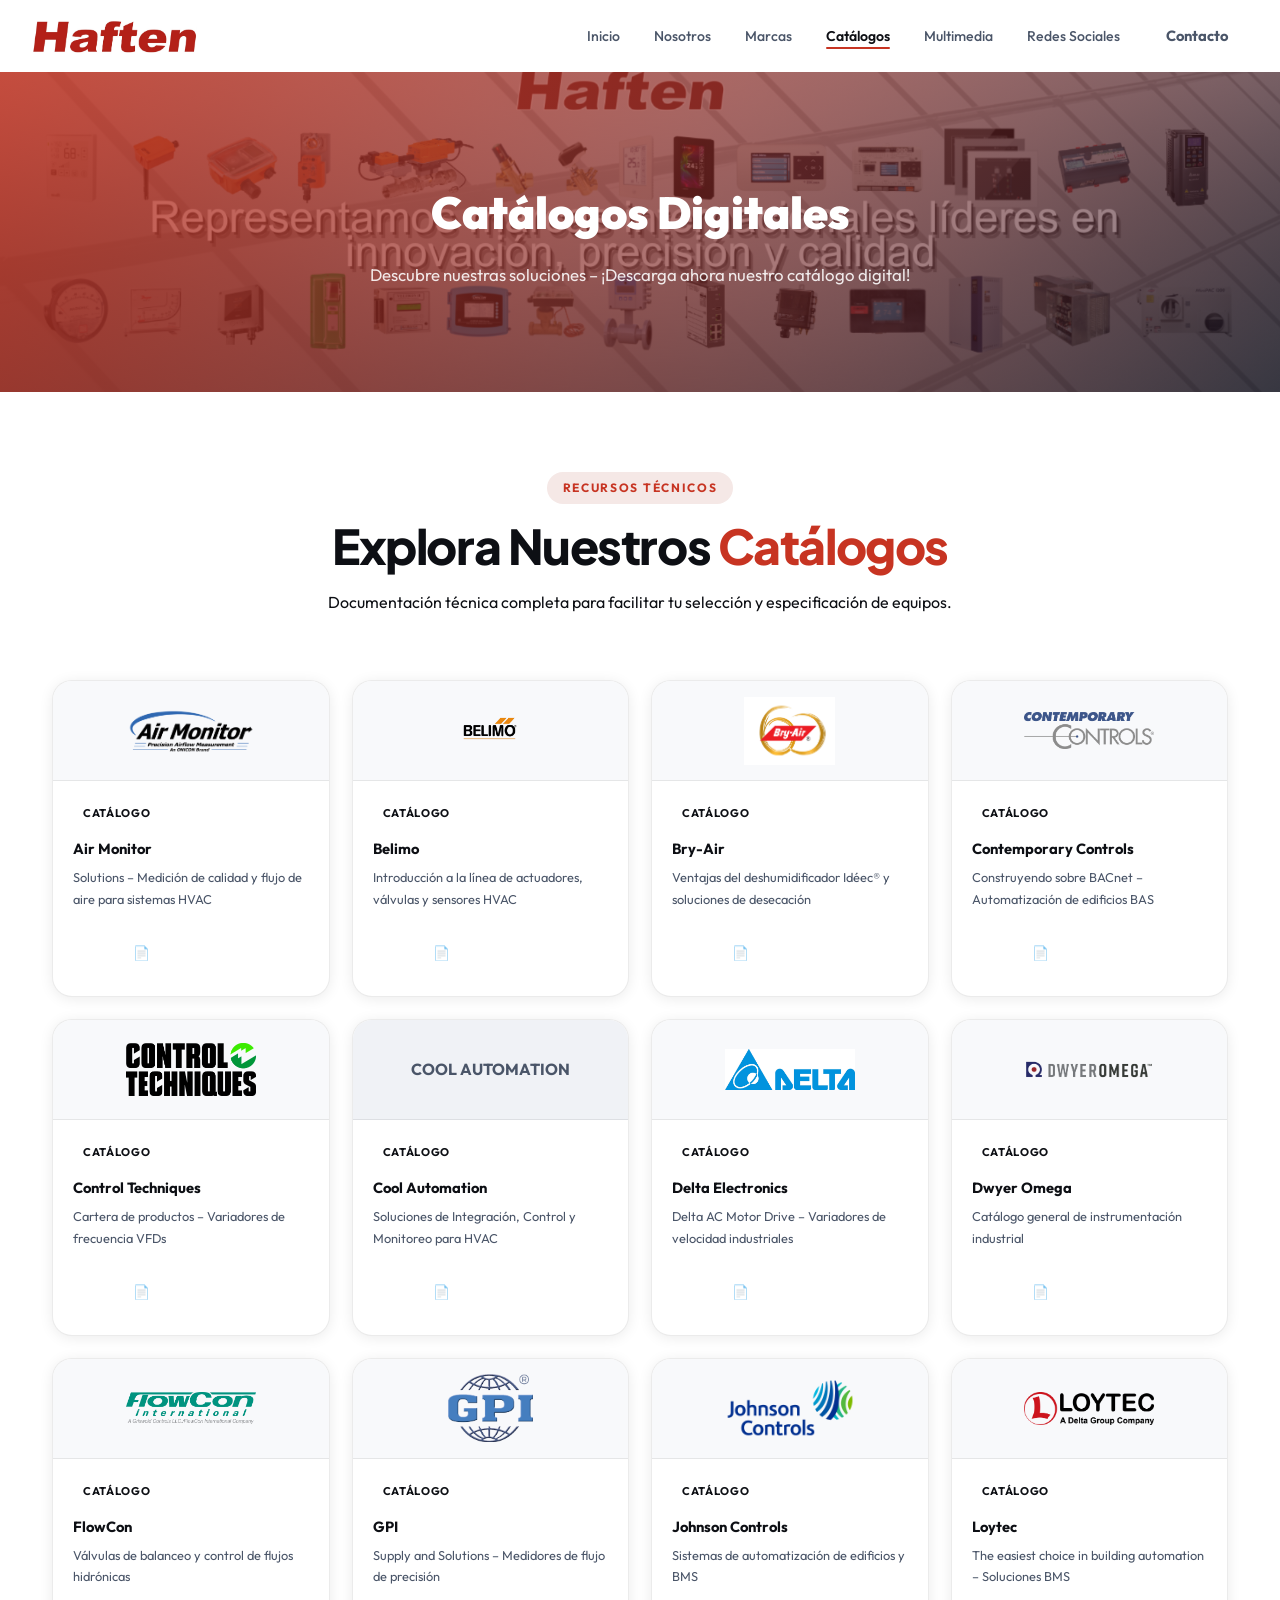
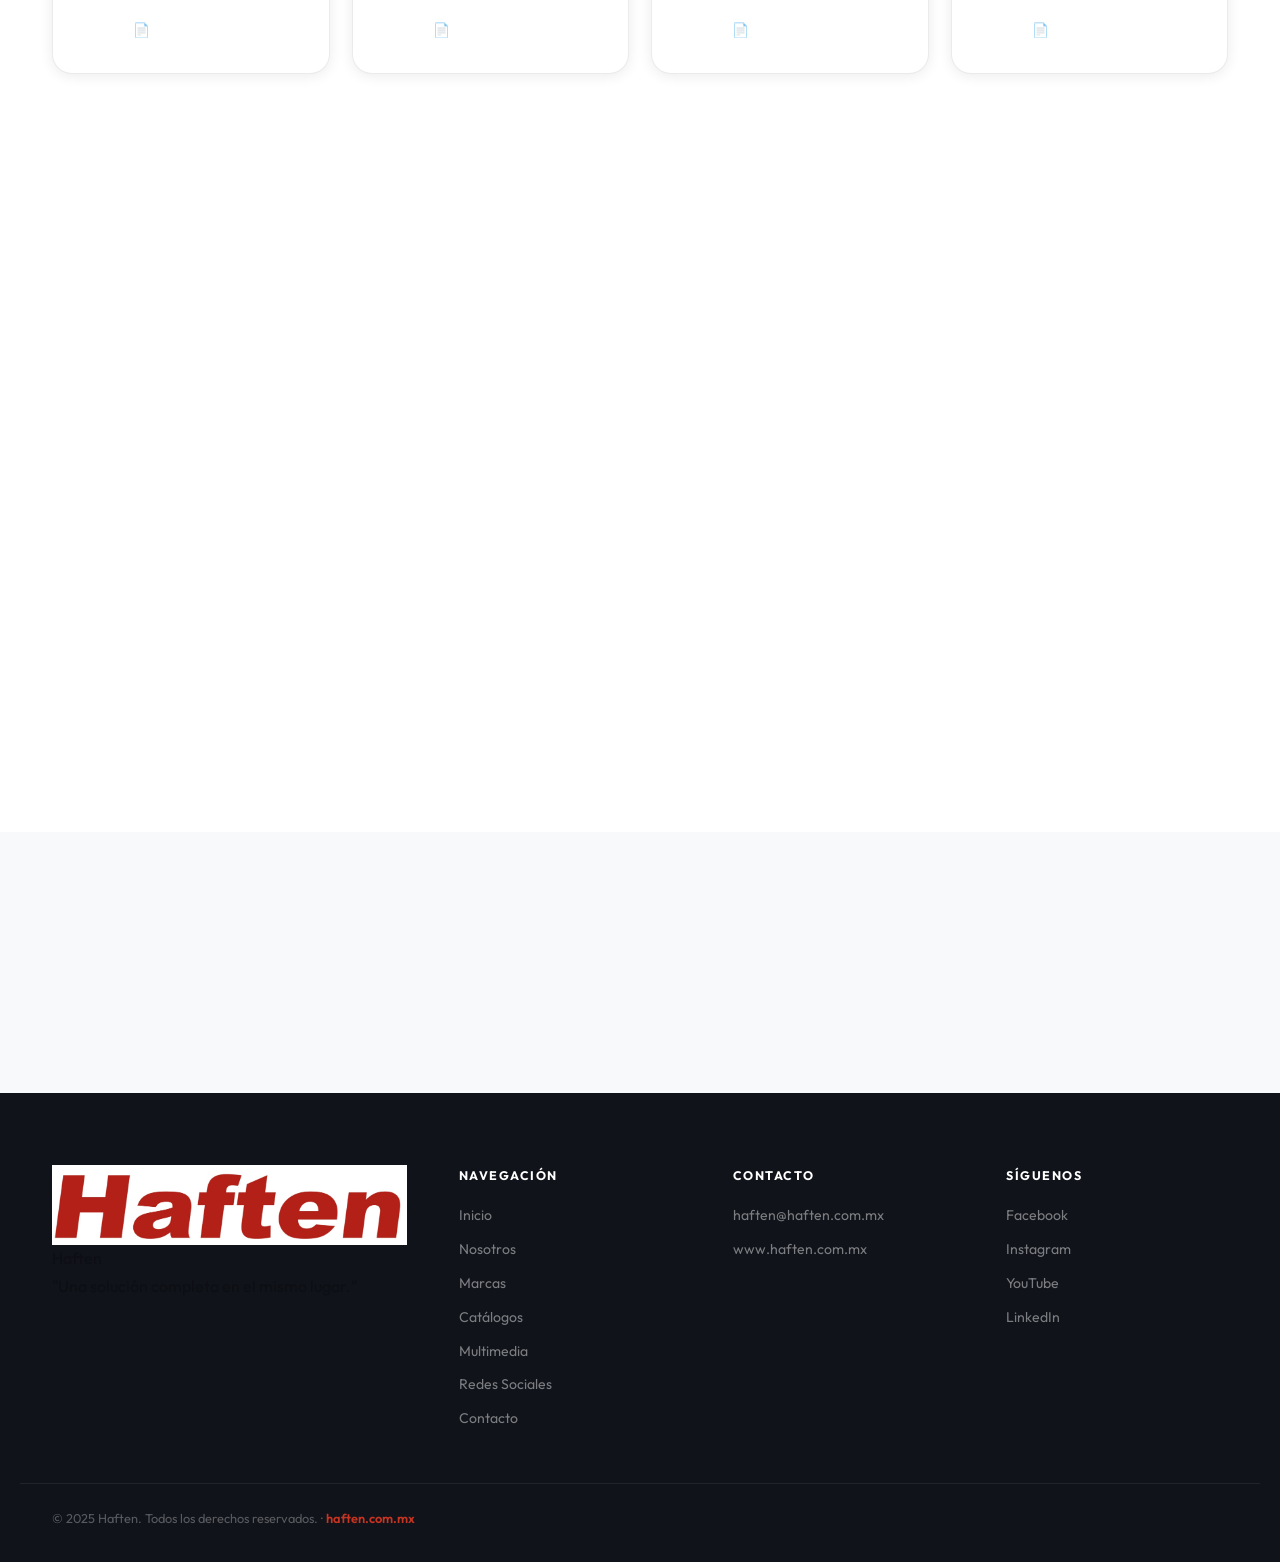
==== catalogos.html @ 42cb9d27 "Archivos carpetas" ====
<!DOCTYPE html>
<html lang="es">

<head>
    <meta charset="UTF-8" />
    <meta name="viewport" content="width=device-width, initial-scale=1.0" />
    <title>Catálogos – Haften</title>
    <meta name="description"
        content="Descarga los catálogos digitales de todas las marcas representadas por Haften: Belimo, Bry-Air, ONICON, GPI, Loytec y más." />
    <link rel="stylesheet" href="haften.css" />
    <style>
        .cat-hero {
            margin-top: var(--nav-h);
            position: relative;
            height: 320px;
            overflow: hidden;
        }

        .cat-hero img {
            width: 100%;
            height: 100%;
            object-fit: cover;
        }

        .cat-hero-overlay {
            position: absolute;
            inset: 0;
            background: linear-gradient(135deg, rgba(199, 52, 34, 0.82), rgba(26, 26, 46, 0.5));
            display: flex;
            align-items: center;
            justify-content: center;
            flex-direction: column;
            text-align: center;
            padding: 24px;
        }

        .cat-hero-overlay h1 {
            font-size: clamp(1.8rem, 4vw, 2.8rem);
            font-weight: 900;
            color: #fff;
            margin-bottom: 10px;
        }

        .cat-hero-overlay p {
            color: rgba(255, 255, 255, 0.88);
            font-size: 1.05rem;
        }

        .catalogos-main {
            padding: 80px 0;
        }

        .cat-grid-full {
            display: grid;
            grid-template-columns: repeat(4, 1fr);
            gap: 22px;
        }

        .cat-c {
            background: #fff;
            border: 1.5px solid var(--border);
            border-radius: var(--radius-lg);
            overflow: hidden;
            display: flex;
            flex-direction: column;
            transition: var(--tr);
            box-shadow: var(--shadow-sm);
        }

        .cat-c:hover {
            border-color: var(--brand);
            box-shadow: 0 12px 40px rgba(199, 52, 34, 0.12);
            transform: translateY(-6px);
        }

        .cat-c-header {
            background: var(--bg-2);
            display: flex;
            align-items: center;
            justify-content: center;
            height: 100px;
            padding: 16px;
            border-bottom: 1.5px solid var(--border);
        }

        .cat-c-header img {
            max-height: 68px;
            max-width: 130px;
            object-fit: contain;
        }

        .cat-c-body {
            padding: 20px;
            flex: 1;
            display: flex;
            flex-direction: column;
            gap: 6px;
        }

        .cat-c-body h4 {
            font-size: 0.92rem;
            font-weight: 700;
            color: var(--text);
        }

        .cat-c-body p {
            font-size: 0.8rem;
            color: var(--text-2);
            flex: 1;
        }

        .cat-c-badge {
            display: inline-block;
            padding: 3px 10px;
            background: var(--brand-light);
            color: var(--brand);
            font-size: 0.7rem;
            font-weight: 700;
            letter-spacing: 0.06em;
            border-radius: 100px;
            margin-bottom: 4px;
        }

        .cat-c-footer {
            padding: 0 20px 20px;
        }

        .btn-download {
            display: flex;
            align-items: center;
            justify-content: center;
            gap: 8px;
            width: 100%;
            padding: 11px;
            background: var(--brand);
            color: #fff;
            border-radius: 8px;
            font-size: 0.85rem;
            font-weight: 700;
            transition: var(--tr);
        }

        .btn-download:hover {
            background: var(--brand-dark);
            transform: translateY(-1px);
        }

        @media(max-width:1100px) {
            .cat-grid-full {
                grid-template-columns: repeat(3, 1fr);
            }
        }

        @media(max-width:768px) {
            .cat-grid-full {
                grid-template-columns: repeat(2, 1fr);
            }
        }

        @media(max-width:480px) {
            .cat-grid-full {
                grid-template-columns: 1fr;
            }
        }

        /* ─── PAGE LOADER (SPLASH SCREEN) ─────────────────────── */
        #page-loader {
            position: fixed;
            inset: 0;
            /* Cubre toda la pantalla */
            background: #0a0c14;
            /* Fondo oscuro elegante */
            z-index: 99999;
            /* Asegura que esté por encima de ABSOLUTAMENTE todo */
            display: flex;
            flex-direction: column;
            align-items: center;
            justify-content: center;
            transition: opacity 0.6s ease, visibility 0.6s ease;
        }

        /* Clase que usará JS para ocultarlo suavemente */
        #page-loader.fade-out {
            opacity: 0;
            visibility: hidden;
        }

        .loader-logo {
            font-family: 'Plus Jakarta Sans', sans-serif;
            font-size: 3.5rem;
            font-weight: 900;
            color: #ffffff;
            margin-bottom: 24px;
            letter-spacing: -0.04em;
        }

        .loader-logo span {
            color: var(--ac, #C1272D);
            /* Color rojo Haften */
        }

        .loader-bar-wrap {
            width: 220px;
            height: 4px;
            background: rgba(255, 255, 255, 0.1);
            border-radius: 4px;
            overflow: hidden;
            margin-bottom: 16px;
        }

        .loader-bar {
            width: 0%;
            height: 100%;
            background: var(--ac, #C1272D);
            border-radius: 4px;
            /* Animación simulada de carga de 1.5 segundos */
            animation: loadingBar 1.5s cubic-bezier(0.4, 0, 0.2, 1) forwards;
        }

        .loader-text {
            font-family: 'Outfit', sans-serif;
            font-size: 0.75rem;
            color: rgba(255, 255, 255, 0.5);
            letter-spacing: 0.15em;
            text-transform: uppercase;
            font-weight: 500;
        }

        @keyframes loadingBar {
            0% {
                width: 0%;
            }

            40% {
                width: 60%;
            }

            100% {
                width: 100%;
            }
        }
    </style>
</head>

<body>
    <div id="page-loader">
        <div class="loader-logo">Haf<span>ten</span></div>
        <div class="loader-bar-wrap">
            <div class="loader-bar"></div>
        </div>
        <p class="loader-text">HVAC/R · BMS · Instrumentación</p>
    </div>

    <!-- NAVBAR -->
    <nav id="navbar">
        <div class="nav-inner">
            <a href="index.html" class="nav-logo">
                <img src="Haften/Marcas/Logo Haften.png" alt="Haften"
                    onerror="this.style.display='none';this.nextElementSibling.style.display='block'">
                <span class="nav-logo-text" style="display:none">Haften</span>
            </a>
            <button id="menu-toggle" aria-label="Menú"><span></span><span></span><span></span></button>
            <ul class="nav-links" id="nav-links">
                <li><a href="index.html" class="nav-link">Inicio</a></li>
                <li><a href="nosotros.html" class="nav-link">Nosotros</a></li>
                <li><a href="marcas.html" class="nav-link">Marcas</a></li>
                <li><a href="catalogos.html" class="nav-link active">Catálogos</a></li>
                <li><a href="multimedia.html" class="nav-link">Multimedia</a></li>
                <li><a href="redes.html" class="nav-link">Redes Sociales</a></li>
                <li><a href="contacto.html" class="nav-link btn btn-brand"
                        style="margin-left:8px;padding:9px 20px;">Contacto</a></li>
            </ul>
        </div>
    </nav>

    <!-- HERO -->
    <div class="cat-hero">
        <img src="Haften/Imagenes/general.png" alt="Catálogos Haften" />
        <div class="cat-hero-overlay">
            <h1 class="hero-title reveal" data-i18n="cat_hero_h1">Catálogos Digitales</h1>
            <p>Descubre nuestras soluciones – ¡Descarga ahora nuestro catálogo digital!</p>
        </div>
    </div>

    <!-- CATALOGOS -->
    <section class="catalogos-main section">
        <div class="container">
            <div class="section-header reveal">
                <span class="eyebrow reveal" data-i18n="cat_lbl">Recursos técnicos</span>
                <h2 class="section-title reveal" data-i18n="cat_title">Explora Nuestros <span>Catálogos</span></h2>
                <div class="brand-divider"></div>
                <p class="section-desc reveal" data-i18n="cat_sub">Documentación técnica completa para facilitar tu
                    selección y especificación de
                    equipos.</p>
            </div>

            <div class="cat-grid-full">

                <div class="cat-c reveal d1">
                    <div class="cat-c-header"><img src="Haften/Marcas/Logos_Air Monitor Logo.png" alt="Air Monitor">
                    </div>
                    <div class="cat-c-body">
                        <span class="cat-c-badge">CATÁLOGO</span>
                        <h4>Air Monitor</h4>
                        <p>Solutions – Medición de calidad y flujo de aire para sistemas HVAC</p>
                    </div>
                    <div class="cat-c-footer"><a href="Haften/PDF´S Catalogos/air monitor.pdf" target="_blank"
                            class="btn-download">📄 Ver documento</a></div>
                </div>

                <div class="cat-c reveal d2">
                    <div class="cat-c-header"><img src="Haften/Marcas/belimo.fw.png" alt="Belimo"></div>
                    <div class="cat-c-body">
                        <span class="cat-c-badge">CATÁLOGO</span>
                        <h4>Belimo</h4>
                        <p>Introducción a la línea de actuadores, válvulas y sensores HVAC</p>
                    </div>
                    <div class="cat-c-footer"><a href="Haften/PDF´S Catalogos/belimo.pdf" target="_blank"
                            class="btn-download">📄 Ver documento</a></div>
                </div>

                <div class="cat-c reveal d3">
                    <div class="cat-c-header"><img src="Haften/Marcas/4 Bry-Air .png" alt="Bry-Air"></div>
                    <div class="cat-c-body">
                        <span class="cat-c-badge">CATÁLOGO</span>
                        <h4>Bry-Air</h4>
                        <p>Ventajas del deshumidificador Idéec® y soluciones de desecación</p>
                    </div>
                    <div class="cat-c-footer"><a href="Haften/PDF´S Catalogos/bry air.pdf" target="_blank"
                            class="btn-download">📄 Ver documento</a></div>
                </div>

                <div class="cat-c reveal d4">
                    <div class="cat-c-header"><img src="Haften/Marcas/CCSI logo stacked 4 (00000003).png"
                            alt="Contemporary Controls"></div>
                    <div class="cat-c-body">
                        <span class="cat-c-badge">CATÁLOGO</span>
                        <h4>Contemporary Controls</h4>
                        <p>Construyendo sobre BACnet – Automatización de edificios BAS</p>
                    </div>
                    <div class="cat-c-footer"><a href="Haften/PDF´S Catalogos/Catalog.pdf" target="_blank"
                            class="btn-download">📄 Ver documento</a></div>
                </div>

                <div class="cat-c reveal d1">
                    <div class="cat-c-header"><img src="Haften/Marcas/LOG_CT_RGB.png" alt="Control Techniques"></div>
                    <div class="cat-c-body">
                        <span class="cat-c-badge">CATÁLOGO</span>
                        <h4>Control Techniques</h4>
                        <p>Cartera de productos – Variadores de frecuencia VFDs</p>
                    </div>
                    <div class="cat-c-footer"><a href="Haften/PDF´S Catalogos/control techniques.pdf" target="_blank"
                            class="btn-download">📄 Ver documento</a></div>
                </div>

                <div class="cat-c reveal d2">
                    <div class="cat-c-header" style="background:var(--bg-3);"><span
                            style="font-size:1rem;font-weight:700;color:var(--text-2)">COOL AUTOMATION</span></div>
                    <div class="cat-c-body">
                        <span class="cat-c-badge">CATÁLOGO</span>
                        <h4>Cool Automation</h4>
                        <p>Soluciones de Integración, Control y Monitoreo para HVAC</p>
                    </div>
                    <div class="cat-c-footer"><a href="Haften/PDF´S Catalogos/cool automation.pdf" target="_blank"
                            class="btn-download">📄 Ver documento</a></div>
                </div>

                <div class="cat-c reveal d3">
                    <div class="cat-c-header"><img src="Haften/Marcas/delta-500w-trim-vert.png" alt="Delta"></div>
                    <div class="cat-c-body">
                        <span class="cat-c-badge">CATÁLOGO</span>
                        <h4>Delta Electronics</h4>
                        <p>Delta AC Motor Drive – Variadores de velocidad industriales</p>
                    </div>
                    <div class="cat-c-footer"><a href="Haften/PDF´S Catalogos/delta.pdf" target="_blank"
                            class="btn-download">📄 Ver documento</a></div>
                </div>

                <div class="cat-c reveal d4">
                    <div class="cat-c-header"><img src="Haften/Marcas/9.1 -DO-logo-horiz-full-color-TM.png"
                            alt="Dwyer Omega"></div>
                    <div class="cat-c-body">
                        <span class="cat-c-badge">CATÁLOGO</span>
                        <h4>Dwyer Omega</h4>
                        <p>Catálogo general de instrumentación industrial</p>
                    </div>
                    <div class="cat-c-footer"><a href="Haften/PDF´S Catalogos/dwyer.pdf" target="_blank"
                            class="btn-download">📄 Ver documento</a></div>
                </div>

                <div class="cat-c reveal d1">
                    <div class="cat-c-header"><img src="Haften/Marcas/FlowCon-Logo.png" alt="FlowCon"></div>
                    <div class="cat-c-body">
                        <span class="cat-c-badge">CATÁLOGO</span>
                        <h4>FlowCon</h4>
                        <p>Válvulas de balanceo y control de flujos hidrónicas</p>
                    </div>
                    <div class="cat-c-footer"><a href="Haften/PDF´S Catalogos/flowcon.pdf" target="_blank"
                            class="btn-download">📄 Ver documento</a></div>
                </div>

                <div class="cat-c reveal d2">
                    <div class="cat-c-header"><img src="Haften/Marcas/11-GPI-Inc-Logo-Registered.png" alt="GPI"></div>
                    <div class="cat-c-body">
                        <span class="cat-c-badge">CATÁLOGO</span>
                        <h4>GPI</h4>
                        <p>Supply and Solutions – Medidores de flujo de precisión</p>
                    </div>
                    <div class="cat-c-footer"><a href="Haften/PDF´S Catalogos/GPI-Catalog.pdf" target="_blank"
                            class="btn-download">📄 Ver documento</a></div>
                </div>

                <div class="cat-c reveal d3">
                    <div class="cat-c-header"><img src="Haften/Marcas/Johnson_Controls.svg.png" alt="Johnson Controls">
                    </div>
                    <div class="cat-c-body">
                        <span class="cat-c-badge">CATÁLOGO</span>
                        <h4>Johnson Controls</h4>
                        <p>Sistemas de automatización de edificios y BMS</p>
                    </div>
                    <div class="cat-c-footer"><a href="Haften/PDF´S Catalogos/JCI_OverviewBrochure.pdf" target="_blank"
                            class="btn-download">📄 Ver documento</a></div>
                </div>

                <div class="cat-c reveal d4">
                    <div class="cat-c-header"><img src="Haften/Marcas/14-LOGO Loytec.png" alt="Loytec"></div>
                    <div class="cat-c-body">
                        <span class="cat-c-badge">CATÁLOGO</span>
                        <h4>Loytec</h4>
                        <p>The easiest choice in building automation – Soluciones BMS</p>
                    </div>
                    <div class="cat-c-footer"><a href="Haften/PDF´S Catalogos/loytec.pdf" target="_blank"
                            class="btn-download">📄 Ver documento</a></div>
                </div>

                <div class="cat-c reveal d1">
                    <div class="cat-c-header"><img src="Haften/Marcas/15-meitav-tec.png" alt="Meitav-Tec"></div>
                    <div class="cat-c-body">
                        <span class="cat-c-badge">CATÁLOGO</span>
                        <h4>Meitav-Tec</h4>
                        <p>Calefactores eléctricos para uso industrial y comercial</p>
                    </div>
                    <div class="cat-c-footer"><a href="Haften/PDF´S Catalogos/meitav.pdf" target="_blank"
                            class="btn-download">📄 Ver documento</a></div>
                </div>

                <div class="cat-c reveal d2">
                    <div class="cat-c-header"><img src="Haften/Marcas/Logos_ONICON Logo (2).png" alt="ONICON"></div>
                    <div class="cat-c-body">
                        <span class="cat-c-badge">CATÁLOGO</span>
                        <h4>ONICON</h4>
                        <p>Caudalímetros – Medidores de BTU y energía térmica</p>
                    </div>
                    <div class="cat-c-footer"><a href="Haften/PDF´S Catalogos/onicon.pdf" target="_blank"
                            class="btn-download">📄 Ver documento</a></div>
                </div>

                <div class="cat-c reveal d3">
                    <div class="cat-c-header"><img src="Haften/Marcas/1200px-Setra_Systems_Logo.png" alt="Setra"></div>
                    <div class="cat-c-body">
                        <span class="cat-c-badge">CATÁLOGO</span>
                        <h4>Setra</h4>
                        <p>Sensores de presión diferencial y absoluta de alta precisión</p>
                    </div>
                    <div class="cat-c-footer"><a href="Haften/PDF´S Catalogos/SETRA.pdf" target="_blank"
                            class="btn-download">📄 Ver documento</a></div>
                </div>

                <div class="cat-c reveal d4">
                    <div class="cat-c-header"><img src="Haften/Marcas/19 Vaisala-authorized-parter-logo-blue-cmyk.png"
                            alt="Vaisala"></div>
                    <div class="cat-c-body">
                        <span class="cat-c-badge">CATÁLOGO</span>
                        <h4>Vaisala</h4>
                        <p>Transmisores de humedad y temperatura HMT – Instrumentación ambiental</p>
                    </div>
                    <div class="cat-c-footer"><a href="Haften/PDF´S Catalogos/VAISALA.pdf" target="_blank"
                            class="btn-download">📄 Ver documento</a></div>
                </div>

                <div class="cat-c reveal d1">
                    <div class="cat-c-header"><img src="Haften/Marcas/Logo Haften.png" alt="Haften"></div>
                    <div class="cat-c-body">
                        <span class="cat-c-badge">CATÁLOGO</span>
                        <h4>Haften Catálogo 2025</h4>
                        <p>Catálogo corporativo general – soluciones industriales integrales</p>
                    </div>
                    <div class="cat-c-footer"><a href="Haften/PDF´S Catalogos/Catalogo HAFTEN 2025.pdf" target="_blank"
                            class="btn-download">📄 Ver documento</a></div>
                </div>

                <div class="cat-c reveal d2">
                    <div class="cat-c-header" style="background:var(--bg-3);"><span
                            style="font-size:0.9rem;font-weight:700;color:var(--text-2);text-align:center">PRODUCT
                            CATEGORY</span></div>
                    <div class="cat-c-body">
                        <span class="cat-c-badge">CATÁLOGO</span>
                        <h4>Product Category Brochure</h4>
                        <p>Categorías de productos para automatización y control</p>
                    </div>
                    <div class="cat-c-footer"><a href="Haften/PDF´S Catalogos/Product Category Brochure.pdf"
                            target="_blank" class="btn-download">📄 Ver documento</a></div>
                </div>

            </div>
        </div>
    </section>

    <!-- CTA -->
    <section style="background:var(--bg-2);padding:70px 0;text-align:center;">
        <div class="container reveal">
            <h2 class="reveal" data-i18n="cat_cta_h2">¿Necesitas asesoría técnica?</h2>
            <p class="reveal" data-i18n="cat_cta_p">Nuestros ingenieros especializados pueden ayudarte a seleccionar el
                equipo correcto.</p>
            <a href="contacto.html" class="btn btn-brand">Solicitar asesoría →</a>
        </div>
    </section>

    <!-- FOOTER -->
    <footer class="site-footer">
        <div class="footer-grid">
            <div class="footer-brand">
                <img src="Haften/Marcas/Logo Haften.png" alt="Haften" onerror="this.style.display='none'">
                <span class="footer-brand-text">Haften</span>
                <p class="footer-tagline">"Una solución completa en el mismo lugar."</p>
            </div>
            <div class="footer-col">
                <h4>Navegación</h4>
                <ul>
                    <li><a href="index.html">Inicio</a></li>
                    <li><a href="nosotros.html">Nosotros</a></li>
                    <li><a href="marcas.html">Marcas</a></li>
                    <li><a href="catalogos.html">Catálogos</a></li>
                    <li><a href="multimedia.html">Multimedia</a></li>
                    <li><a href="redes.html">Redes Sociales</a></li>
                    <li><a href="contacto.html">Contacto</a></li>
                </ul>
            </div>
            <div class="footer-col">
                <h4>Contacto</h4>
                <ul>
                    <li><a href="mailto:haften@haften.com.mx">haften@haften.com.mx</a></li>
                    <li><a href="https://haften.com.mx" target="_blank">www.haften.com.mx</a></li>
                </ul>
            </div>
            <div class="footer-col">
                <h4>Síguenos</h4>
                <ul>
                    <li><a href="https://www.facebook.com/HaftenOficial" target="_blank">Facebook</a></li>
                    <li><a href="https://www.instagram.com/Haftenoficial" target="_blank">Instagram</a></li>
                    <li><a href="https://www.youtube.com/@Haftenoficial/videos" target="_blank">YouTube</a></li>
                    <li><a href="https://www.linkedin.com/company/haften/" target="_blank">LinkedIn</a></li>
                </ul>
            </div>
        </div>
        <div class="footer-bottom">
            <span class="footer-copy">© 2025 Haften. Todos los derechos reservados. · <a href="https://haften.com.mx"
                    target="_blank">haften.com.mx</a></span>
        </div>
    </footer>

    <script src="haften-shared.js">
        /* ── Splash Screen Loader ───────────────────────── */
        window.addEventListener('load', () => {
            const loader = document.getElementById('page-loader');
            if (loader) {
                // Agregamos un pequeño retraso de medio segundo para asegurar 
                // que la animación de la barrita se vea fluida antes de desaparecer
                setTimeout(() => {
                    loader.classList.add('fade-out');
                }, 500);
            }
        });

    </script>
</body>

</html>
---- haften.css ----
/* ═══════════════════════════════════════════════════════
   HAFTEN — haften.css  |  Awwwards-Level Design System
   ═══════════════════════════════════════════════════════ */

/* ── Font Awesome + Google Fonts ─────────────────── */
@import url('https://cdnjs.cloudflare.com/ajax/libs/font-awesome/6.5.0/css/all.min.css');
@import url('https://fonts.googleapis.com/css2?family=Outfit:wght@300;400;500;600;700;800;900&family=Plus+Jakarta+Sans:wght@400;600;700;800&display=swap');

/* ══════════════════════════════════════════════════
   ACCENT COLOR THEMES (CSS Variables)
   ══════════════════════════════════════════════════ */
:root {
    /* Default: Haften Red */
    --ac: #C73422;
    --ac-dark: #9e2819;
    --ac-mid: #d94433;
    --ac-light: #f5e8e6;
    --ac-glow: rgba(199, 52, 34, 0.18);
    --ac-border: rgba(199, 52, 34, 0.3);
    --ac-rgb: 199, 52, 34;

    /* Neutrals (always white-light world) */
    --bg: #ffffff;
    --bg-2: #f8f9fb;
    --bg-3: #f0f2f6;
    --bg-dark: #10131a;
    --text: #0d0f14;
    --text-2: #4a5568;
    --text-3: #8a95a8;
    --border: rgba(0, 0, 0, 0.08);
    --border-2: rgba(0, 0, 0, 0.05);

    /* Layout */
    --nav-h: 72px;
    --radius: 12px;
    --radius-lg: 20px;
    --radius-xl: 28px;
    --max-w: 1240px;

    /* Shadows */
    --shadow-xs: 0 1px 4px rgba(0, 0, 0, 0.06);
    --shadow-sm: 0 2px 14px rgba(0, 0, 0, 0.08);
    --shadow-md: 0 8px 32px rgba(0, 0, 0, 0.10);
    --shadow-lg: 0 20px 60px rgba(0, 0, 0, 0.12);
    --shadow-xl: 0 32px 80px rgba(0, 0, 0, 0.15);

    /* Transitions */
    --tr: 0.35s cubic-bezier(.4, 0, .2, 1);
    --tr-slow: 0.6s cubic-bezier(.4, 0, .2, 1);
    --tr-spring: 0.5s cubic-bezier(.34, 1.56, .64, 1);
}

/* Accent Presets */
[data-accent="red"] {
    --ac: #C73422;
    --ac-dark: #9e2819;
    --ac-mid: #d94433;
    --ac-light: #f5e8e6;
    --ac-glow: rgba(199, 52, 34, .18);
    --ac-border: rgba(199, 52, 34, .3);
    --ac-rgb: 199, 52, 34;
}

[data-accent="blue"] {
    --ac: #1a6cf5;
    --ac-dark: #1050c7;
    --ac-mid: #3580f8;
    --ac-light: #e6effe;
    --ac-glow: rgba(26, 108, 245, .18);
    --ac-border: rgba(26, 108, 245, .3);
    --ac-rgb: 26, 108, 245;
}

[data-accent="emerald"] {
    --ac: #059669;
    --ac-dark: #047857;
    --ac-mid: #10b981;
    --ac-light: #d1fae5;
    --ac-glow: rgba(5, 150, 105, .18);
    --ac-border: rgba(5, 150, 105, .3);
    --ac-rgb: 5, 150, 105;
}

[data-accent="violet"] {
    --ac: #7c3aed;
    --ac-dark: #5b21b6;
    --ac-mid: #8b5cf6;
    --ac-light: #ede9fe;
    --ac-glow: rgba(124, 58, 237, .18);
    --ac-border: rgba(124, 58, 237, .3);
    --ac-rgb: 124, 58, 237;
}

[data-accent="orange"] {
    --ac: #ea6500;
    --ac-dark: #b84d00;
    --ac-mid: #f97316;
    --ac-light: #fff1e6;
    --ac-glow: rgba(234, 101, 0, .18);
    --ac-border: rgba(234, 101, 0, .3);
    --ac-rgb: 234, 101, 0;
}

[data-accent="rose"] {
    --ac: #e11d7a;
    --ac-dark: #be185d;
    --ac-mid: #f43f8e;
    --ac-light: #fce7f3;
    --ac-glow: rgba(225, 29, 122, .18);
    --ac-border: rgba(225, 29, 122, .3);
    --ac-rgb: 225, 29, 122;
}

/* ══════════════════════════════════════════════════
   RESET & BASE
   ══════════════════════════════════════════════════ */
*,
*::before,
*::after {
    box-sizing: border-box;
    margin: 0;
    padding: 0;
}

html {
    scroll-behavior: smooth;
    font-size: 16px;
}

body {
    font-family: 'Outfit', system-ui, sans-serif;
    background: var(--bg);
    color: var(--text);
    line-height: 1.7;
    overflow-x: hidden;
}

body.loading {
    overflow: hidden;
}

a {
    text-decoration: none;
    color: inherit;
}

img {
    max-width: 100%;
    display: block;
}

button {
    cursor: pointer;
    border: none;
    background: none;
    font-family: inherit;
}

ul {
    list-style: none;
}

::selection {
    background: var(--ac);
    color: #fff;
}

::-webkit-scrollbar {
    width: 5px;
}

::-webkit-scrollbar-track {
    background: var(--bg-2);
}

::-webkit-scrollbar-thumb {
    background: var(--ac);
    border-radius: 3px;
}

/* ══════════════════════════════════════════════════
   CUSTOM CURSOR
   ══════════════════════════════════════════════════ */
#cursor-dot {
    width: 8px;
    height: 8px;
    background: var(--ac);
    border-radius: 50%;
    position: fixed;
    top: 0;
    left: 0;
    z-index: 99999;
    pointer-events: none;
    transform: translate(-50%, -50%);
    transition: transform .1s, opacity .3s;
    will-change: transform;
}

#cursor-ring {
    width: 36px;
    height: 36px;
    border: 2px solid var(--ac);
    border-radius: 50%;
    opacity: .5;
    position: fixed;
    top: 0;
    left: 0;
    z-index: 99998;
    pointer-events: none;
    transform: translate(-50%, -50%);
    transition: transform .2s ease, width .3s, height .3s, opacity .3s, border-color .3s;
    will-change: transform;
}

body.cursor-hover #cursor-ring {
    width: 56px;
    height: 56px;
    opacity: .25;
}

@media(pointer:coarse) {

    #cursor-dot,
    #cursor-ring {
        display: none;
    }
}

/* ══════════════════════════════════════════════════
   PAGE LOADER
   ══════════════════════════════════════════════════ */
#page-loader {
    position: fixed;
    inset: 0;
    z-index: 99997;
    background: var(--bg-dark);
    display: flex;
    align-items: center;
    justify-content: center;
    flex-direction: column;
    gap: 24px;
    transition: opacity .8s ease, visibility .8s ease;
}

#page-loader.hidden {
    opacity: 0;
    visibility: hidden;
    pointer-events: none;
}

.loader-logo {
    font-family: 'Plus Jakarta Sans', sans-serif;
    font-size: 2.4rem;
    font-weight: 900;
    color: #fff;
    letter-spacing: -0.03em;
    opacity: 0;
    animation: loaderLogoIn .7s .3s forwards;
}

.loader-logo span {
    color: var(--ac);
}

.loader-bar-wrap {
    width: 220px;
    height: 3px;
    background: rgba(255, 255, 255, 0.12);
    border-radius: 2px;
    overflow: hidden;
}

.loader-bar {
    height: 100%;
    width: 0%;
    background: var(--ac);
    border-radius: 2px;
    animation: loaderFill 1.4s .4s cubic-bezier(.4, 0, .2, 1) forwards;
}

.loader-text {
    font-size: .78rem;
    letter-spacing: .18em;
    color: rgba(255, 255, 255, .4);
    text-transform: uppercase;
    opacity: 0;
    animation: loaderLogoIn .5s .6s forwards;
}

@keyframes loaderLogoIn {
    to {
        opacity: 1;
    }
}

@keyframes loaderFill {
    to {
        width: 100%;
    }
}

/* ══════════════════════════════════════════════════════
   COLOR SWITCHER PANEL (moved to Navbar)
   ══════════════════════════════════════════════════════ */
/* The layout and placement of the panel is now defined in the NAVBAR section below.
   We just keep the swatch styling here. */
.panel-label {
    font-size: .72rem;
    font-weight: 700;
    letter-spacing: .12em;
    text-transform: uppercase;
    color: var(--text-3);
    margin-bottom: 4px;
    text-align: left;
}

.accent-options {
    display: grid;
    grid-template-columns: repeat(3, 1fr);
    gap: 8px;
}

.ac-swatch {
    height: 36px;
    border-radius: 10px;
    cursor: pointer;
    display: flex;
    align-items: center;
    justify-content: center;
    font-size: .65rem;
    font-weight: 700;
    color: #fff;
    letter-spacing: .06em;
    transition: var(--tr-spring);
    border: 2px solid transparent;
    position: relative;
    overflow: hidden;
}

.ac-swatch:hover {
    transform: scale(1.1);
}

.ac-swatch.active::after {
    content: '\f00c';
    font-family: 'Font Awesome 6 Free';
    font-weight: 900;
    position: absolute;
    font-size: .7rem;
}

.ac-swatch[data-accent="red"] {
    background: #C73422;
}

.ac-swatch[data-accent="blue"] {
    background: #1a6cf5;
}

.ac-swatch[data-accent="emerald"] {
    background: #059669;
}

.ac-swatch[data-accent="violet"] {
    background: #7c3aed;
}

.ac-swatch[data-accent="orange"] {
    background: #ea6500;
}

.ac-swatch[data-accent="rose"] {
    background: #e11d7a;
}


/* ══════════════════════════════════════════════════
   LAYOUT
   ══════════════════════════════════════════════════ */
.container {
    max-width: var(--max-w);
    margin: 0 auto;
    padding: 0 32px;
}

.section {
    padding: 100px 0;
    position: relative;
    overflow: hidden;
}

.section-alt {
    background: var(--bg-2);
}

/* ── Section Headers ──────────────────────── */
.section-header {
    text-align: center;
    margin-bottom: 64px;
}

.eyebrow {
    display: inline-flex;
    align-items: center;
    gap: 8px;
    background: var(--ac-light);
    color: var(--ac);
    font-size: .75rem;
    font-weight: 700;
    letter-spacing: .14em;
    text-transform: uppercase;
    padding: 6px 16px;
    border-radius: 100px;
    margin-bottom: 16px;
}

.section-title {
    font-family: 'Plus Jakarta Sans', sans-serif;
    font-size: clamp(2rem, 4vw, 3rem);
    font-weight: 800;
    line-height: 1.1;
    letter-spacing: -.03em;
    margin-bottom: 16px;
}

.section-title span {
    color: var(--ac);
}

.section-sub {
    color: var(--text-2);
    font-size: 1.05rem;
    max-width: 560px;
    margin: 0 auto;
}

.accent-line {
    display: block;
    width: 48px;
    height: 4px;
    background: var(--ac);
    border-radius: 2px;
    margin: 16px auto 0;
}

/* ══════════════════════════════════════════════════════
   NAVBAR
   ══════════════════════════════════════════════════════ */
#navbar {
    position: fixed;
    top: 0;
    left: 0;
    right: 0;
    height: var(--nav-h);
    z-index: 8000;
    transition: background var(--tr), box-shadow var(--tr), backdrop-filter var(--tr), transform .4s cubic-bezier(.4, 0, .2, 1);
}

#navbar.scrolled {
    background: rgba(255, 255, 255, .92);
    backdrop-filter: blur(20px);
    box-shadow: 0 1px 0 var(--border), 0 4px 20px rgba(0, 0, 0, .05);
}

#navbar.hidden-scroll {
    transform: translateY(-100%);
}

.nav-inner {
    max-width: 1440px;
    margin: 0 auto;
    padding: 0 32px;
    height: 100%;
    display: flex;
    align-items: center;
    gap: 16px;
}

.nav-logo {
    display: flex;
    align-items: center;
    gap: 10px;
    font-family: 'Plus Jakarta Sans', sans-serif;
    font-size: 1.4rem;
    font-weight: 900;
    letter-spacing: -.03em;
    color: var(--text);
    transition: var(--tr);
    flex-shrink: 0;
}

.nav-logo img {
    height: 38px;
    width: auto;
}

.nav-logo-text span {
    color: var(--ac);
}

.nav-logo:hover {
    color: var(--ac);
}

.nav-links {
    display: flex;
    align-items: center;
    gap: 2px;
    margin-left: auto;
}

.nav-link {
    padding: 8px 16px;
    font-size: .88rem;
    font-weight: 500;
    color: var(--text-2);
    border-radius: 8px;
    transition: var(--tr);
    position: relative;
    white-space: nowrap;
}

.nav-link::before {
    content: '';
    position: absolute;
    bottom: 4px;
    left: 16px;
    right: 16px;
    height: 2px;
    background: var(--ac);
    transform: scaleX(0);
    border-radius: 1px;
    transition: transform var(--tr);
    transform-origin: center;
}

.nav-link:hover {
    color: var(--text);
}

.nav-link:hover::before,
.nav-link.active::before {
    transform: scaleX(1);
}

.nav-link.active {
    color: var(--text);
    font-weight: 600;
}

.nav-cta {
    padding: 10px 22px;
    background: var(--ac);
    color: #fff;
    border-radius: 8px;
    font-size: .88rem;
    font-weight: 700;
    margin-left: 8px;
    box-shadow: 0 4px 16px rgba(var(--ac-rgb), .35);
    transition: transform .3s cubic-bezier(0.34, 1.56, 0.64, 1), background var(--tr), box-shadow var(--tr);
}

.nav-cta:hover {
    background: var(--ac-dark);
    box-shadow: 0 8px 24px rgba(var(--ac-rgb), .4);
}

/* Settings Block (Theme + Language) */
.nav-settings {
    display: flex;
    align-items: center;
    gap: 12px;
    margin-left: 16px;
    padding-left: 16px;
    border-left: 1px solid var(--border);
}

.lang-pill {
    position: relative;
    display: inline-flex;
    align-items: center;
    background: rgba(0, 0, 0, 0.04);
    border-radius: 100px;
    padding: 4px;
    margin: 0;
    width: 72px;
    height: 36px;
    cursor: pointer;
    overflow: hidden;
    border: 1px solid var(--border);
    transition: var(--tr);
}

.lang-pill:hover {
    border-color: rgba(var(--ac-rgb), .3);
    background: rgba(0, 0, 0, .02);
}

.lang-highlight {
    position: absolute;
    top: 4px;
    left: 4px;
    bottom: 4px;
    width: 30px;
    background: var(--ac);
    border-radius: 100px;
    transition: transform .4s cubic-bezier(0.34, 1.56, 0.64, 1);
    box-shadow: 0 2px 8px rgba(var(--ac-rgb), .4);
}

.lang-switched .lang-highlight {
    transform: translateX(32px);
}

.lang-opt {
    position: absolute;
    width: 30px;
    text-align: center;
    font-size: .65rem;
    font-weight: 800;
    letter-spacing: .05em;
    color: var(--text);
    z-index: 2;
    transition: color var(--tr);
}

.lang-opt.opt-es {
    left: 4px;
}

.lang-opt.opt-en {
    right: 4px;
}

.lang-pill:not(.lang-switched) .opt-es {
    color: #fff;
}

.lang-switched .opt-en {
    color: #fff;
}

.theme-toggle-btn {
    width: 36px;
    height: 36px;
    border-radius: 50%;
    display: flex;
    align-items: center;
    justify-content: center;
    background: rgba(0, 0, 0, 0.04);
    border: 1px solid var(--border);
    color: var(--text);
    font-size: .9rem;
    transition: .3s cubic-bezier(0.34, 1.56, 0.64, 1);
    cursor: pointer;
}

.theme-toggle-btn:hover {
    background: var(--ac-light);
    color: var(--ac);
    border-color: var(--ac-border);
    transform: rotate(30deg) scale(1.1);
}

/* Theme Panel override for navbar placement */
#accent-panel {
    position: absolute;
    top: calc(100% + 14px);
    right: 32px;
    background: #fff;
    border-radius: var(--radius-lg);
    padding: 18px;
    box-shadow: var(--shadow-xl);
    border: 1px solid var(--border);
    display: flex;
    flex-direction: column;
    gap: 10px;
    opacity: 0;
    pointer-events: none;
    transform: translateY(-10px) scale(.96);
    transition: var(--tr);
    min-width: 180px;
    z-index: 8000;
}

.nav-settings.panel-open #accent-panel {
    opacity: 1;
    pointer-events: all;
    transform: translateY(0) scale(1);
}

#menu-toggle {
    display: none;
    flex-direction: column;
    gap: 5px;
    margin-left: auto;
    padding: 8px;
    border-radius: 8px;
    transition: var(--tr);
}

#menu-toggle span {
    display: block;
    width: 24px;
    height: 2px;
    background: var(--text);
    border-radius: 2px;
    transition: var(--tr);
}

/* Magnetic Elements Wrapper */
.magnetic-wrap {
    display: inline-block;
}

/* Global Page Transition Effect */
.page-transition-wrap {
    transition: opacity .5s ease, filter .5s ease, transform .6s cubic-bezier(.4, 0, .2, 1);
}

.page-transitioning {
    opacity: 0;
    filter: blur(10px);
    transform: translateY(20px);
    pointer-events: none;
}

/* Cookie Consent */
.cookie-consent {
    position: fixed;
    bottom: -120px;
    left: 50%;
    transform: translateX(-50%);
    z-index: 9000;
    background: rgba(255, 255, 255, .94);
    backdrop-filter: blur(24px);
    padding: 20px 32px;
    border-radius: 100px;
    box-shadow: 0 12px 48px rgba(0, 0, 0, .15);
    border: 1px solid var(--border);
    display: flex;
    align-items: center;
    gap: 24px;
    opacity: 0;
    visibility: hidden;
    transition: bottom .6s cubic-bezier(0.34, 1.56, 0.64, 1), opacity .6s ease, visibility .6s;
    max-width: 90%;
    width: max-content;
}

.cookie-consent.show {
    bottom: 32px;
    opacity: 1;
    visibility: visible;
}

.cookie-text {
    font-size: .85rem;
    font-weight: 500;
    color: var(--text-2);
}

.cookie-text strong {
    color: var(--text);
}

.cookie-btn {
    padding: 10px 24px;
    background: var(--ac);
    color: #fff;
    border-radius: 100px;
    font-size: .8rem;
    font-weight: 700;
    letter-spacing: .05em;
    transition: var(--tr);
    white-space: nowrap;
    cursor: pointer;
    box-shadow: 0 4px 12px rgba(var(--ac-rgb), .3);
}

.cookie-btn:hover {
    background: var(--ac-dark);
    transform: translateY(-2px);
    box-shadow: 0 6px 16px rgba(var(--ac-rgb), .4);
}

@media(max-width:768px) {
    .cookie-consent {
        flex-direction: column;
        border-radius: var(--radius-lg);
        text-align: center;
        padding: 24px;
        gap: 16px;
        bottom: -200px;
        width: calc(100% - 40px);
        left: 20px;
        transform: none;
    }

    .cookie-consent.show {
        bottom: 20px;
    }

    .nav-settings {
        margin-left: 0;
        padding-left: 0;
        border-left: none;
        padding-top: 16px;
        border-top: 1px solid var(--border);
        width: 100%;
        justify-content: center;
    }

    #accent-panel {
        top: auto;
        bottom: calc(100% + 20px);
        right: 50%;
        transform: translateX(50%) translateY(10px) scale(.96);
    }

    .nav-settings.panel-open #accent-panel {
        transform: translateX(50%) translateY(0) scale(1);
    }
}

/* ══════════════════════════════════════════════════
   HERO BANNER (all inner pages)
   ══════════════════════════════════════════════════ */
.page-hero {
    margin-top: var(--nav-h);
    position: relative;
    height: 360px;
    overflow: hidden;
}

.page-hero-img {
    width: 100%;
    height: 100%;
    object-fit: cover;
    transform: scale(1.08);
    transition: transform 8s ease;
}

.page-hero.loaded .page-hero-img {
    transform: scale(1);
}

.page-hero-overlay {
    position: absolute;
    inset: 0;
    background: linear-gradient(130deg, rgba(var(--ac-rgb), .82) 0%, rgba(10, 12, 20, .6) 70%);
    display: flex;
    align-items: center;
    padding: 0 96px;
}

.page-hero-content {
    max-width: 640px;
}

.page-hero-eyebrow {
    display: inline-flex;
    align-items: center;
    gap: 8px;
    padding: 6px 16px;
    background: rgba(255, 255, 255, .15);
    backdrop-filter: blur(8px);
    border: 1px solid rgba(255, 255, 255, .25);
    border-radius: 100px;
    font-size: .72rem;
    font-weight: 700;
    letter-spacing: .14em;
    color: #fff;
    text-transform: uppercase;
    margin-bottom: 16px;
    opacity: 0;
    animation: heroFadeUp .7s .2s forwards;
}

.page-hero-content h1 {
    font-family: 'Plus Jakarta Sans', sans-serif;
    font-size: clamp(2rem, 4vw, 3rem);
    font-weight: 900;
    color: #fff;
    line-height: 1.08;
    letter-spacing: -.03em;
    opacity: 0;
    animation: heroFadeUp .7s .35s forwards;
}

.page-hero-content p {
    color: rgba(255, 255, 255, .85);
    margin-top: 12px;
    font-size: 1.05rem;
    opacity: 0;
    animation: heroFadeUp .7s .5s forwards;
}

@keyframes heroFadeUp {
    from {
        opacity: 0;
        transform: translateY(20px)
    }

    to {
        opacity: 1;
        transform: none
    }
}

/* ══════════════════════════════════════════════════
   BUTTONS
   ══════════════════════════════════════════════════ */
.btn {
    display: inline-flex;
    align-items: center;
    gap: 10px;
    padding: 14px 30px;
    border-radius: 10px;
    font-weight: 700;
    font-size: .92rem;
    transition: var(--tr-spring);
    cursor: pointer;
    white-space: nowrap;
}

.btn i {
    font-size: .85rem;
    transition: transform var(--tr);
}

.btn:hover i {
    transform: translateX(3px);
}

.btn-ac {
    background: var(--ac);
    color: #fff;
    box-shadow: 0 4px 20px rgba(var(--ac-rgb), .35);
}

.btn-ac:hover {
    background: var(--ac-dark);
    transform: translateY(-2px);
    box-shadow: 0 8px 30px rgba(var(--ac-rgb), .45);
}

.btn-outline {
    border: 2px solid var(--ac);
    color: var(--ac);
    background: transparent;
}

.btn-outline:hover {
    background: var(--ac);
    color: #fff;
    transform: translateY(-2px);
}

.btn-ghost {
    background: rgba(var(--ac-rgb), .08);
    color: var(--ac);
}

.btn-ghost:hover {
    background: rgba(var(--ac-rgb), .14);
    transform: translateY(-2px);
}

.btn-white {
    background: #fff;
    color: var(--ac);
}

.btn-white:hover {
    background: var(--ac-light);
    transform: translateY(-2px);
}

.btn-dark {
    background: var(--bg-dark);
    color: #fff;
}

.btn-dark:hover {
    background: #1a2035;
    transform: translateY(-2px);
}

/* ══════════════════════════════════════════════════
   TICKER
   ══════════════════════════════════════════════════ */
.ticker-wrapper {
    overflow: hidden;
    background: var(--ac);
    padding: 13px 0;
    position: relative;
}

.ticker-wrapper::before,
.ticker-wrapper::after {
    content: '';
    position: absolute;
    top: 0;
    bottom: 0;
    width: 80px;
    z-index: 1;
    pointer-events: none;
}

.ticker-wrapper::before {
    left: 0;
    background: linear-gradient(to right, var(--ac), transparent);
}

.ticker-wrapper::after {
    right: 0;
    background: linear-gradient(to left, var(--ac), transparent);
}

.ticker-track {
    display: flex;
    gap: 0;
    width: max-content;
    animation: tickerAnim 40s linear infinite;
    white-space: nowrap;
}

.ticker-track:hover {
    animation-play-state: paused;
}

.ticker-item {
    display: flex;
    align-items: center;
    gap: 10px;
    color: #fff;
    font-size: .8rem;
    font-weight: 600;
    letter-spacing: .1em;
    padding: 0 24px;
    border-right: 1px solid rgba(255, 255, 255, .2);
}

.ticker-item i {
    opacity: .7;
    font-size: .65rem;
}

@keyframes tickerAnim {
    0% {
        transform: translateX(0)
    }

    100% {
        transform: translateX(-50%)
    }
}

/* ══════════════════════════════════════════════════
   CARDS (shared)
   ══════════════════════════════════════════════════ */
.card {
    background: #fff;
    border: 1px solid var(--border);
    border-radius: var(--radius-lg);
    overflow: hidden;
    transition: box-shadow var(--tr), transform var(--tr), border-color var(--tr);
}

.card:hover {
    box-shadow: var(--shadow-lg);
    transform: translateY(-6px);
    border-color: rgba(var(--ac-rgb), .2);
}

/* ══════════════════════════════════════════════════
   STATS BAR
   ══════════════════════════════════════════════════ */
.stats-band {
    background: var(--ac);
    padding: 56px 0;
}

.stats-inner {
    display: grid;
    grid-template-columns: repeat(4, 1fr);
    gap: 0;
}

.stat-item {
    text-align: center;
    padding: 0 16px;
    position: relative;
}

.stat-item+.stat-item::before {
    content: '';
    position: absolute;
    left: 0;
    top: 50%;
    transform: translateY(-50%);
    height: 48px;
    width: 1px;
    background: rgba(255, 255, 255, .2);
}

.stat-num {
    display: block;
    font-family: 'Plus Jakarta Sans', sans-serif;
    font-size: 2.8rem;
    font-weight: 900;
    color: #fff;
    line-height: 1;
}

.stat-suffix {
    font-size: 1.8rem;
    color: rgba(255, 255, 255, .7);
}

.stat-lbl {
    font-size: .85rem;
    color: rgba(255, 255, 255, .78);
    margin-top: 6px;
    font-weight: 500;
}

/* ══════════════════════════════════════════════════
   FOOTER
   ══════════════════════════════════════════════════ */
.site-footer {
    background: var(--bg-dark);
    padding: 72px 0 32px;
}

.footer-grid {
    max-width: var(--max-w);
    margin: 0 auto;
    padding: 0 32px;
    display: grid;
    grid-template-columns: 1.6fr 1fr 1fr 1fr;
    gap: 52px;
    margin-bottom: 52px;
}

.footer-logo-text {
    font-family: 'Plus Jakarta Sans', sans-serif;
    font-size: 1.5rem;
    font-weight: 900;
    color: #fff;
    margin-bottom: 14px;
    letter-spacing: -.02em;
}

.footer-logo-text span {
    color: var(--ac);
}

.footer-logo img {
    height: 36px;
    filter: brightness(0) invert(1);
    margin-bottom: 14px;
}

.footer-desc {
    font-size: .88rem;
    color: rgba(255, 255, 255, .45);
    line-height: 1.7;
}

.footer-col h4 {
    color: #fff;
    font-size: .78rem;
    font-weight: 700;
    letter-spacing: .12em;
    text-transform: uppercase;
    margin-bottom: 18px;
}

.footer-col ul {
    display: flex;
    flex-direction: column;
    gap: 10px;
}

.footer-col ul li a {
    font-size: .88rem;
    color: rgba(255, 255, 255, .45);
    transition: color var(--tr);
    display: flex;
    align-items: center;
    gap: 8px;
}

.footer-col ul li a:hover {
    color: #fff;
}

.footer-col ul li a i {
    font-size: .75rem;
    color: var(--ac);
    width: 16px;
}

.footer-bottom {
    max-width: var(--max-w);
    margin: 0 auto;
    padding: 24px 32px 0;
    border-top: 1px solid rgba(255, 255, 255, .07);
    display: flex;
    align-items: center;
    justify-content: space-between;
    flex-wrap: wrap;
    gap: 16px;
}

.footer-copy {
    font-size: .8rem;
    color: rgba(255, 255, 255, .3);
}

.footer-copy a {
    color: var(--ac);
    font-weight: 600;
}

.footer-social {
    display: flex;
    gap: 10px;
}

.footer-social a {
    width: 36px;
    height: 36px;
    border-radius: 8px;
    background: rgba(255, 255, 255, .06);
    border: 1px solid rgba(255, 255, 255, .08);
    display: flex;
    align-items: center;
    justify-content: center;
    color: rgba(255, 255, 255, .4);
    font-size: .85rem;
    transition: var(--tr);
}

.footer-social a:hover {
    background: var(--ac);
    border-color: var(--ac);
    color: #fff;
    transform: translateY(-2px);
}

/* ══════════════════════════════════════════════════
   SCROLL REVEAL ANIMATIONS
   ══════════════════════════════════════════════════ */
.reveal {
    opacity: 0;
    transform: translateY(48px);
    transition: opacity .75s ease, transform .75s ease;
}

.reveal-l {
    opacity: 0;
    transform: translateX(-56px);
    transition: opacity .75s ease, transform .75s ease;
}

.reveal-r {
    opacity: 0;
    transform: translateX(56px);
    transition: opacity .75s ease, transform .75s ease;
}

.reveal-s {
    opacity: 0;
    transform: scale(.94);
    transition: opacity .75s ease, transform .75s ease;
}

.reveal.vis,
.reveal-l.vis,
.reveal-r.vis,
.reveal-s.vis {
    opacity: 1;
    transform: none;
}

/* Stagger delays */
.d1 {
    transition-delay: .07s
}

.d2 {
    transition-delay: .14s
}

.d3 {
    transition-delay: .21s
}

.d4 {
    transition-delay: .28s
}

.d5 {
    transition-delay: .35s
}

.d6 {
    transition-delay: .42s
}

.d7 {
    transition-delay: .49s
}

.d8 {
    transition-delay: .56s
}

/* ══════════════════════════════════════════════════
   PARALLAX WRAPPER
   ══════════════════════════════════════════════════ */
[data-parallax] {
    will-change: transform;
}

/* ══════════════════════════════════════════════════
   UTILITY
   ══════════════════════════════════════════════════ */
.text-ac {
    color: var(--ac);
}

.bg-ac {
    background: var(--ac);
}

.badge {
    display: inline-flex;
    align-items: center;
    gap: 6px;
    padding: 5px 14px;
    border-radius: 100px;
    font-size: .72rem;
    font-weight: 700;
    letter-spacing: .08em;
    text-transform: uppercase;
}

.badge-ac {
    background: var(--ac-light);
    color: var(--ac);
}

.badge-dark {
    background: rgba(255, 255, 255, .1);
    color: rgba(255, 255, 255, .8);
}

/* ══════════════════════════════════════════════════
   RESPONSIVE
   ══════════════════════════════════════════════════ */
@media(max-width:1024px) {
    .footer-grid {
        grid-template-columns: 1fr 1fr;
        gap: 36px;
    }

    .stats-inner {
        grid-template-columns: repeat(2, 1fr);
        gap: 32px;
    }

    .stat-item+.stat-item::before {
        display: none;
    }

    .page-hero-overlay {
        padding: 0 48px;
    }
}

@media(max-width:768px) {
    .section {
        padding: 72px 0;
    }

    .container {
        padding: 0 20px;
    }

    .page-hero {
        height: 280px;
    }

    .page-hero-overlay {
        padding: 0 28px;
    }

    .nav-links {
        position: fixed;
        top: var(--nav-h);
        left: 0;
        right: 0;
        background: rgba(255, 255, 255, .97);
        backdrop-filter: blur(20px);
        flex-direction: column;
        align-items: stretch;
        padding: 20px;
        gap: 4px;
        display: none;
        border-bottom: 2px solid var(--ac);
        box-shadow: 0 20px 40px rgba(0, 0, 0, .12);
    }

    .nav-links.open {
        display: flex;
    }

    .nav-cta {
        margin-left: 0;
        text-align: center;
        justify-content: center;
    }

    #menu-toggle {
        display: flex;
    }

    .footer-grid {
        grid-template-columns: 1fr;
        gap: 28px;
    }

    .footer-bottom {
        flex-direction: column;
        align-items: flex-start;
    }

    #accent-switcher {
        bottom: 20px;
        right: 16px;
    }
}

@media(max-width:540px) {
    .stats-inner {
        grid-template-columns: 1fr 1fr;
    }
}
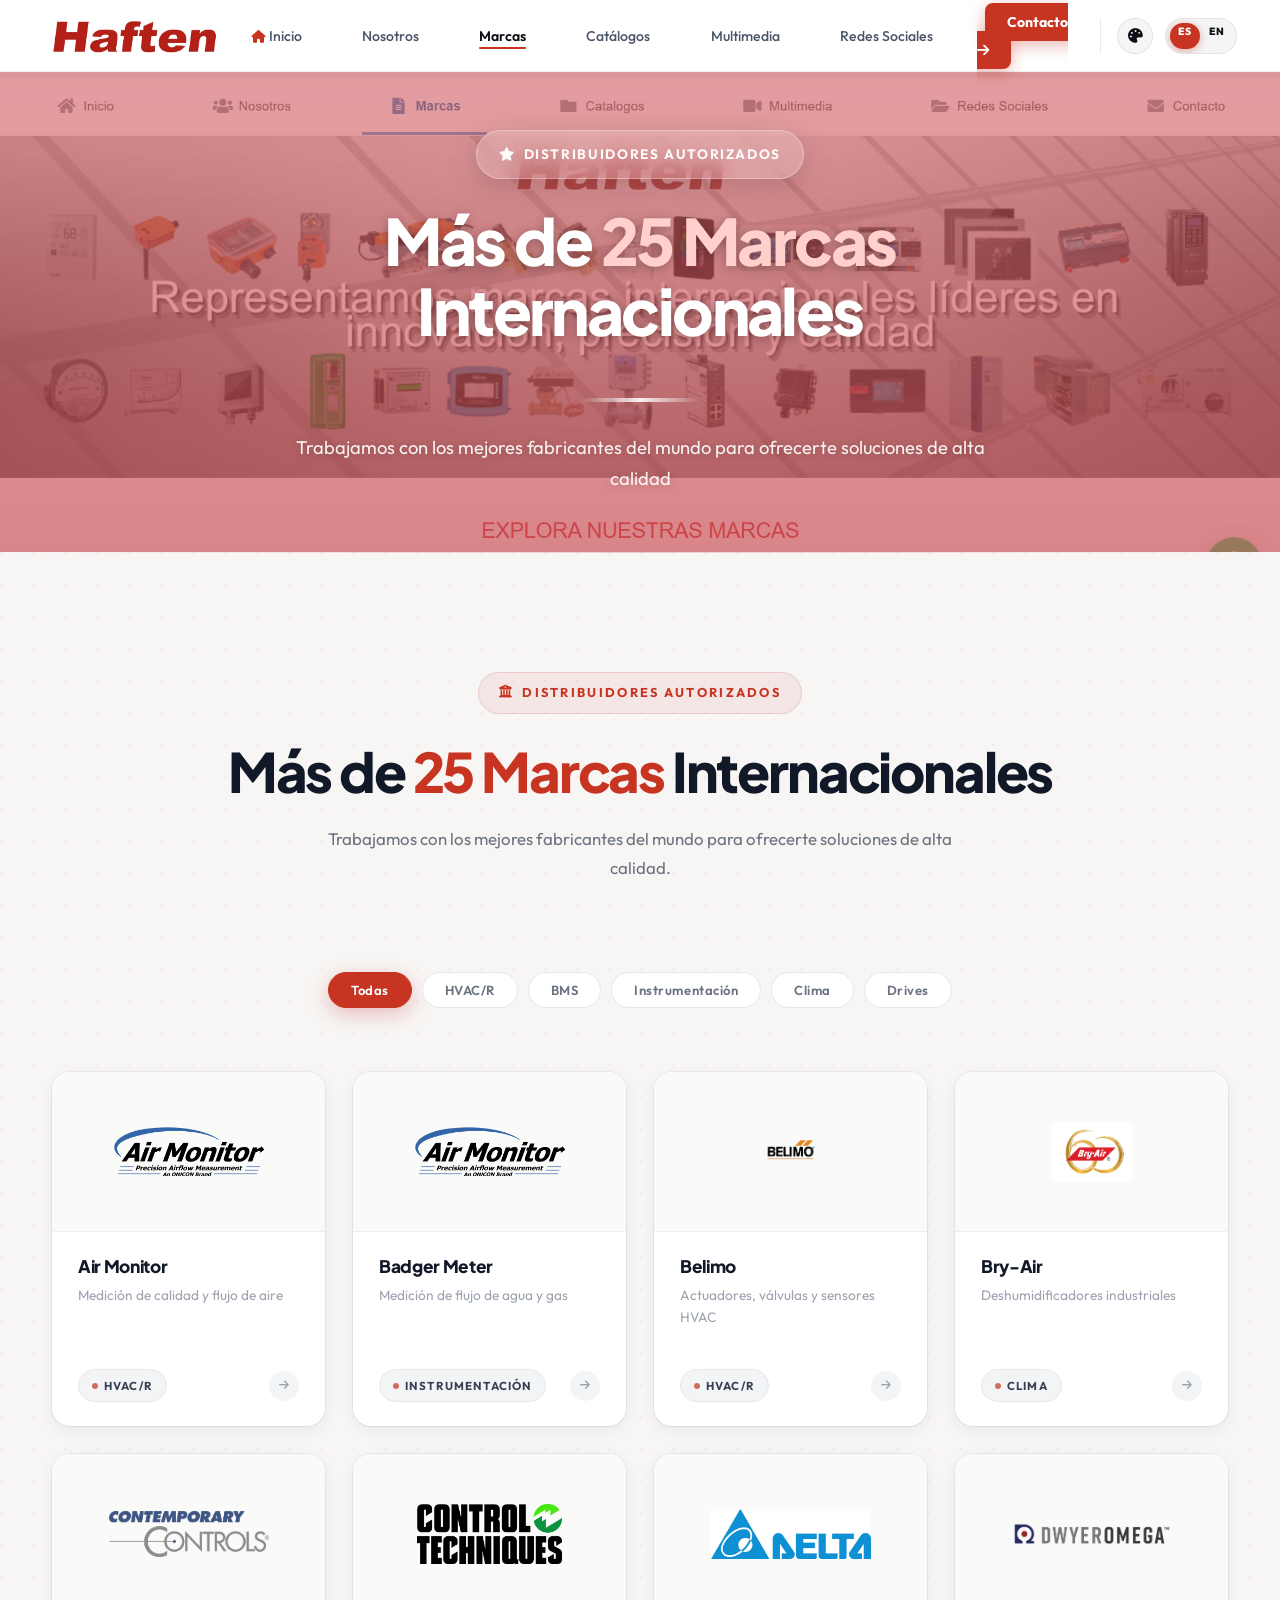
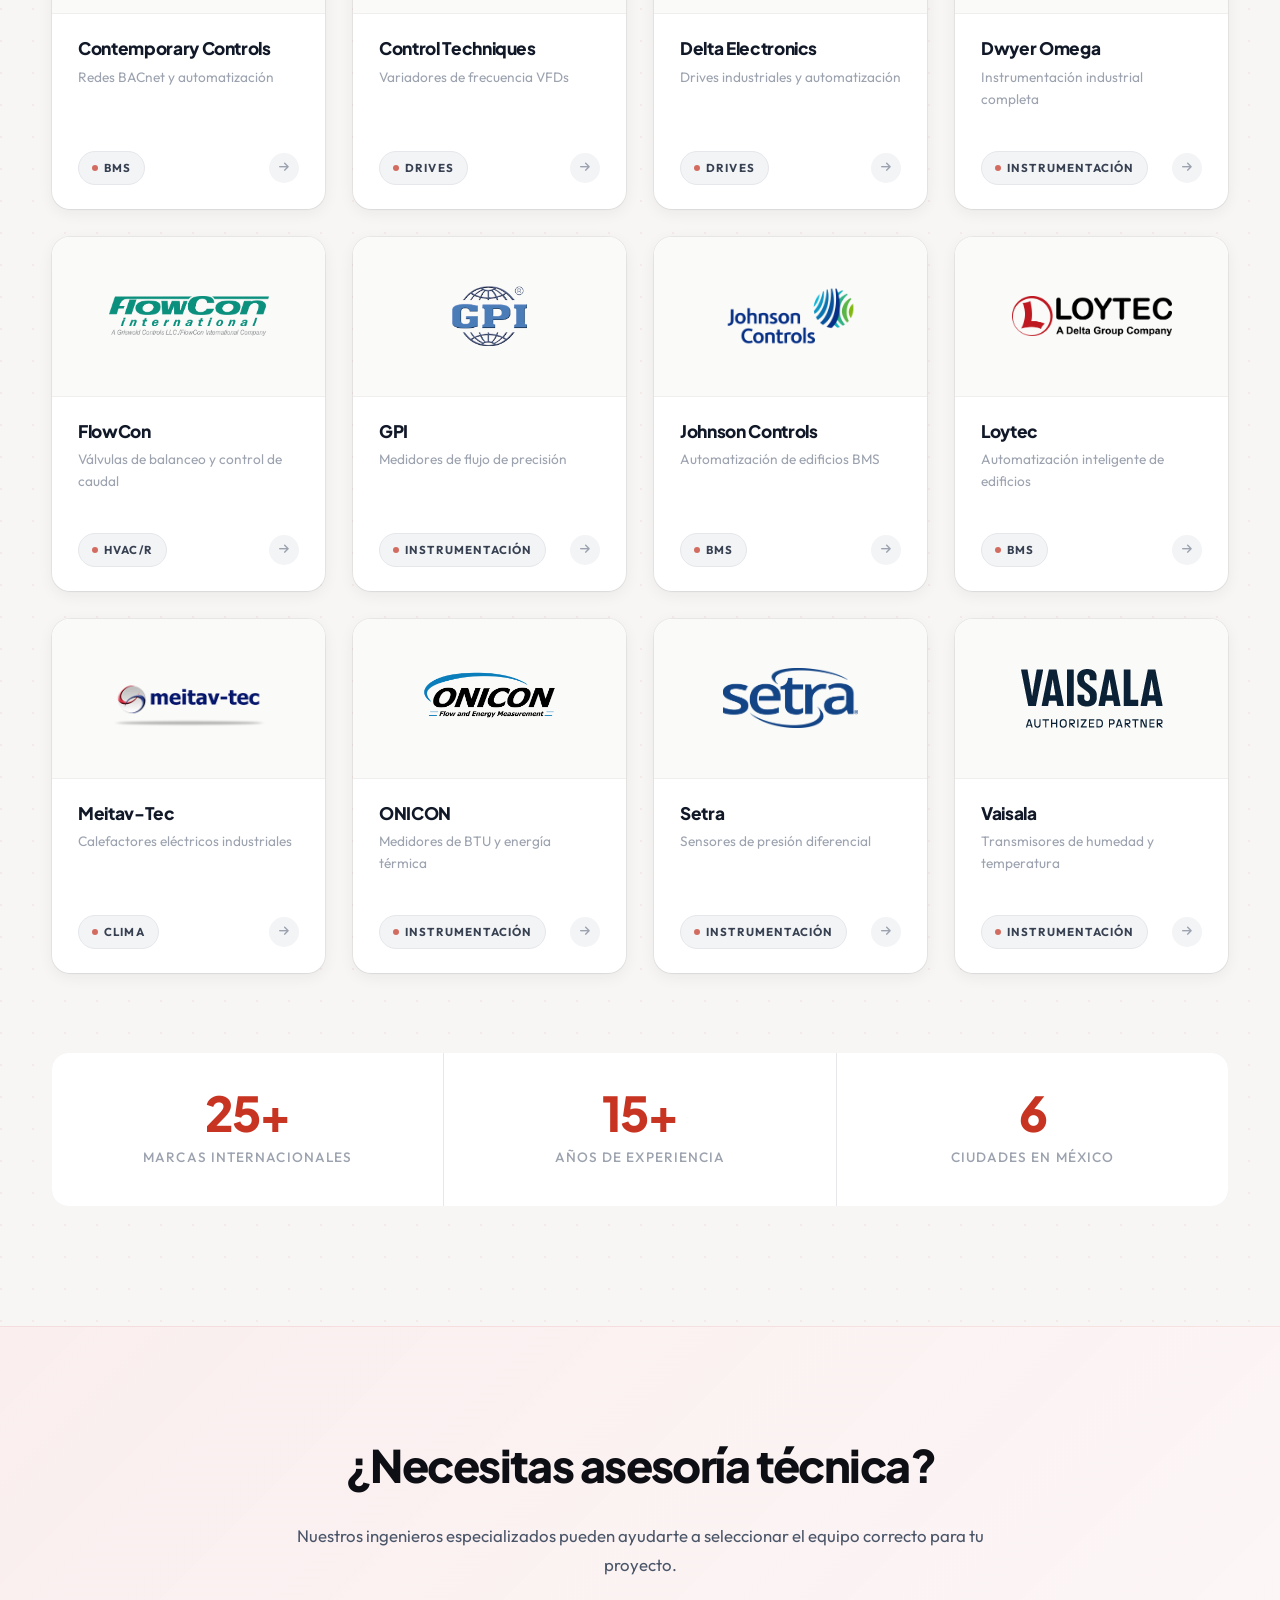
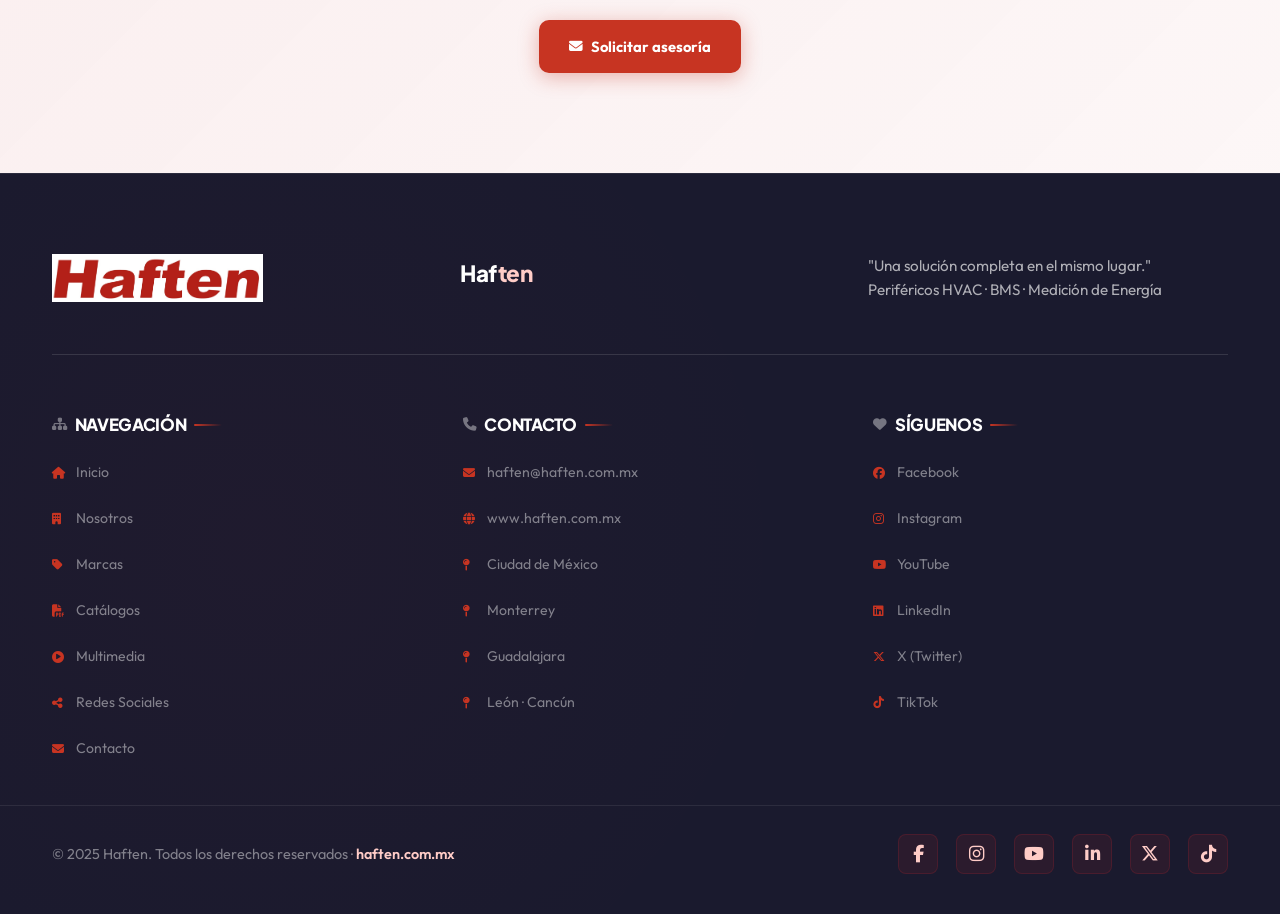
==== commit c7cf1a1e: "update catalogos.html" ====
--- a/catalogos.html
+++ b/catalogos.html
@@ -1,211 +1,193 @@
 <!DOCTYPE html>
-<html lang="es">
+<html lang="es" data-accent="red">
 
 <head>
     <meta charset="UTF-8" />
     <meta name="viewport" content="width=device-width, initial-scale=1.0" />
-    <title>Catálogos – Haften</title>
+    <title>Marcas – Haften</title>
     <meta name="description"
-        content="Descarga los catálogos digitales de todas las marcas representadas por Haften: Belimo, Bry-Air, ONICON, GPI, Loytec y más." />
+        content="Distribuidores autorizados de más de 25 marcas internacionales HVAC, BMS e instrumentación." />
+    <link rel="preconnect" href="https://fonts.googleapis.com">
+    <link rel="preconnect" href="https://cdnjs.cloudflare.com">
+    <link rel="stylesheet" href="https://cdnjs.cloudflare.com/ajax/libs/font-awesome/6.5.0/css/all.min.css" />
+    <link rel="stylesheet"
+        href="https://fonts.googleapis.com/css2?family=Outfit:wght@300;400;500;600;700;800;900&family=Plus+Jakarta+Sans:wght@400;600;700;800&display=swap" />
     <link rel="stylesheet" href="haften.css" />
     <style>
-        .cat-hero {
-            margin-top: var(--nav-h);
+        html,
+        body {
+            max-width: 100vw;
+            overflow-x: hidden;
+        }
+
+        /* ─── NAVBAR ─── */
+        .nav-inner {
+            display: flex;
+            align-items: center;
+            justify-content: space-between;
+            width: 100%;
+            padding: clamp(10px, 2vw, 18px) clamp(16px, 5vw, 52px);
             position: relative;
-            height: 320px;
-            overflow: hidden;
-        }
-
-        .cat-hero img {
-            width: 100%;
-            height: 100%;
-            object-fit: cover;
-        }
-
-        .cat-hero-overlay {
-            position: absolute;
-            inset: 0;
-            background: linear-gradient(135deg, rgba(199, 52, 34, 0.82), rgba(26, 26, 46, 0.5));
-            display: flex;
-            align-items: center;
-            justify-content: center;
-            flex-direction: column;
-            text-align: center;
-            padding: 24px;
-        }
-
-        .cat-hero-overlay h1 {
-            font-size: clamp(1.8rem, 4vw, 2.8rem);
-            font-weight: 900;
-            color: #fff;
-            margin-bottom: 10px;
-        }
-
-        .cat-hero-overlay p {
-            color: rgba(255, 255, 255, 0.88);
-            font-size: 1.05rem;
-        }
-
-        .catalogos-main {
-            padding: 80px 0;
-        }
-
-        .cat-grid-full {
-            display: grid;
-            grid-template-columns: repeat(4, 1fr);
-            gap: 22px;
-        }
-
-        .cat-c {
-            background: #fff;
-            border: 1.5px solid var(--border);
-            border-radius: var(--radius-lg);
-            overflow: hidden;
-            display: flex;
-            flex-direction: column;
-            transition: var(--tr);
-            box-shadow: var(--shadow-sm);
-        }
-
-        .cat-c:hover {
-            border-color: var(--brand);
-            box-shadow: 0 12px 40px rgba(199, 52, 34, 0.12);
-            transform: translateY(-6px);
-        }
-
-        .cat-c-header {
-            background: var(--bg-2);
-            display: flex;
-            align-items: center;
-            justify-content: center;
-            height: 100px;
-            padding: 16px;
-            border-bottom: 1.5px solid var(--border);
-        }
-
-        .cat-c-header img {
-            max-height: 68px;
-            max-width: 130px;
-            object-fit: contain;
-        }
-
-        .cat-c-body {
-            padding: 20px;
-            flex: 1;
-            display: flex;
-            flex-direction: column;
-            gap: 6px;
-        }
-
-        .cat-c-body h4 {
-            font-size: 0.92rem;
-            font-weight: 700;
-            color: var(--text);
-        }
-
-        .cat-c-body p {
-            font-size: 0.8rem;
-            color: var(--text-2);
-            flex: 1;
-        }
-
-        .cat-c-badge {
-            display: inline-block;
-            padding: 3px 10px;
-            background: var(--brand-light);
-            color: var(--brand);
-            font-size: 0.7rem;
-            font-weight: 700;
-            letter-spacing: 0.06em;
-            border-radius: 100px;
-            margin-bottom: 4px;
-        }
-
-        .cat-c-footer {
-            padding: 0 20px 20px;
-        }
-
-        .btn-download {
-            display: flex;
-            align-items: center;
-            justify-content: center;
-            gap: 8px;
-            width: 100%;
-            padding: 11px;
-            background: var(--brand);
-            color: #fff;
-            border-radius: 8px;
-            font-size: 0.85rem;
-            font-weight: 700;
-            transition: var(--tr);
-        }
-
-        .btn-download:hover {
-            background: var(--brand-dark);
-            transform: translateY(-1px);
-        }
-
-        @media(max-width:1100px) {
-            .cat-grid-full {
-                grid-template-columns: repeat(3, 1fr);
-            }
-        }
-
-        @media(max-width:768px) {
-            .cat-grid-full {
-                grid-template-columns: repeat(2, 1fr);
-            }
-        }
-
-        @media(max-width:480px) {
-            .cat-grid-full {
-                grid-template-columns: 1fr;
-            }
-        }
-
-        /* ─── PAGE LOADER (SPLASH SCREEN) ─────────────────────── */
+        }
+
+        .nav-links {
+            display: flex;
+            align-items: center;
+            gap: clamp(14px, 2.2vw, 36px);
+            margin: 0;
+            flex-wrap: nowrap !important;
+        }
+
+        #menu-toggle {
+            display: none;
+            background: transparent;
+            border: none;
+            cursor: pointer;
+            padding: 6px 4px;
+            transition: transform 0.3s ease;
+        }
+
+        #menu-toggle:hover {
+            transform: scale(1.1);
+        }
+
+        #menu-toggle span {
+            display: block;
+            width: 24px;
+            height: 2.5px;
+            background-color: var(--ac, #C1272D);
+            margin: 5.5px 0;
+            border-radius: 2px;
+            transition: all 0.35s cubic-bezier(.4, 0, .2, 1);
+        }
+
+        #menu-toggle.active span:nth-child(1) {
+            transform: rotate(45deg) translate(11px, 11px)
+        }
+
+        #menu-toggle.active span:nth-child(2) {
+            opacity: 0;
+            transform: translateX(-8px)
+        }
+
+        #menu-toggle.active span:nth-child(3) {
+            transform: rotate(-45deg) translate(8px, -8px)
+        }
+
+        @media(max-width:1220px) {
+            #menu-toggle {
+                display: block
+            }
+
+            .nav-settings {
+                display: flex;
+                align-items: center;
+                margin-left: auto;
+                gap: clamp(10px, 2vw, 16px);
+                margin-right: 10px
+            }
+
+            .nav-links {
+                position: fixed;
+                top: var(--nav-h, 70px);
+                left: 0;
+                width: 100%;
+                max-height: calc(100vh - 70px);
+                background: #fff;
+                flex-direction: column;
+                align-items: stretch;
+                padding: clamp(20px, 5vw, 32px);
+                box-shadow: 0 12px 48px rgba(0, 0, 0, .15);
+                z-index: 9998;
+                opacity: 0;
+                visibility: hidden;
+                transform: translateY(-20px);
+                transition: all 0.38s cubic-bezier(.34, .67, .36, 1.56);
+                overflow-y: auto
+            }
+
+            .nav-links.active,
+            .nav-links.open,
+            .nav-links.show {
+                opacity: 1;
+                visibility: visible;
+                transform: translateY(0)
+            }
+
+            .nav-link {
+                padding: clamp(10px, 2vw, 16px) clamp(12px, 2vw, 18px);
+                border-radius: 10px;
+                font-size: clamp(0.9rem, 2.5vw, 1rem);
+                transition: all 0.26s cubic-bezier(.4, 0, .2, 1);
+                display: flex;
+                align-items: center;
+                gap: 8px;
+                color: var(--text)
+            }
+
+            .nav-link:hover {
+                background: rgba(193, 39, 45, 0.08);
+                color: var(--ac);
+                transform: translateX(4px)
+            }
+
+            .nav-link.active {
+                color: var(--ac)
+            }
+
+            .nav-cta {
+                display: flex;
+                align-items: center;
+                margin-top: clamp(12px, 3vw, 20px);
+                padding: clamp(11px, 2vw, 14px) clamp(16px, 3vw, 22px);
+                width: 100%;
+                justify-content: center;
+                background: var(--ac);
+                color: #fff;
+                border-radius: 8px;
+                font-weight: 600;
+                gap: 8px
+            }
+        }
+
+        /* ─── PAGE LOADER ─── */
         #page-loader {
             position: fixed;
             inset: 0;
-            /* Cubre toda la pantalla */
             background: #0a0c14;
-            /* Fondo oscuro elegante */
             z-index: 99999;
-            /* Asegura que esté por encima de ABSOLUTAMENTE todo */
             display: flex;
             flex-direction: column;
             align-items: center;
             justify-content: center;
-            transition: opacity 0.6s ease, visibility 0.6s ease;
-        }
-
-        /* Clase que usará JS para ocultarlo suavemente */
+            transition: opacity 0.6s ease, visibility 0.6s ease
+        }
+
         #page-loader.fade-out {
             opacity: 0;
-            visibility: hidden;
+            visibility: hidden
         }
 
         .loader-logo {
             font-family: 'Plus Jakarta Sans', sans-serif;
-            font-size: 3.5rem;
+            font-size: clamp(2.5rem, 6vw, 3.5rem);
             font-weight: 900;
-            color: #ffffff;
+            color: #fff;
             margin-bottom: 24px;
-            letter-spacing: -0.04em;
+            letter-spacing: -0.04em
         }
 
         .loader-logo span {
-            color: var(--ac, #C1272D);
-            /* Color rojo Haften */
+            color: var(--ac, #C1272D)
         }
 
         .loader-bar-wrap {
-            width: 220px;
+            width: clamp(160px, 50vw, 220px);
             height: 4px;
             background: rgba(255, 255, 255, 0.1);
             border-radius: 4px;
             overflow: hidden;
-            margin-bottom: 16px;
+            margin-bottom: 16px
         }
 
         .loader-bar {
@@ -213,36 +195,795 @@
             height: 100%;
             background: var(--ac, #C1272D);
             border-radius: 4px;
-            /* Animación simulada de carga de 1.5 segundos */
-            animation: loadingBar 1.5s cubic-bezier(0.4, 0, 0.2, 1) forwards;
+            animation: loadingBar 1.5s cubic-bezier(0.4, 0, 0.2, 1) forwards
         }
 
         .loader-text {
             font-family: 'Outfit', sans-serif;
-            font-size: 0.75rem;
+            font-size: clamp(0.7rem, 1.8vw, 0.8rem);
             color: rgba(255, 255, 255, 0.5);
             letter-spacing: 0.15em;
             text-transform: uppercase;
-            font-weight: 500;
+            font-weight: 500
         }
 
         @keyframes loadingBar {
             0% {
-                width: 0%;
+                width: 0%
             }
 
             40% {
-                width: 60%;
+                width: 60%
             }
 
             100% {
-                width: 100%;
+                width: 100%
+            }
+        }
+
+        /* ─── HERO ─── */
+        .cat-hero {
+            margin-top: var(--nav-h, 70px);
+            position: relative;
+            height: clamp(320px, 55vh, 480px);
+            overflow: hidden;
+            display: flex;
+            align-items: center;
+            justify-content: center
+        }
+
+        .cat-hero::after {
+            content: '';
+            position: absolute;
+            inset: 0;
+            background: linear-gradient(180deg, rgba(193, 39, 45, 0.45) 0%, rgba(193, 39, 45, 0.55) 100%);
+            z-index: 2
+        }
+
+        .cat-hero img {
+            width: 100%;
+            height: 100%;
+            object-fit: cover;
+            object-position: center;
+            position: absolute;
+            inset: 0;
+            opacity: 0.7;
+            z-index: 0
+        }
+
+        .cat-hero-overlay {
+            position: relative;
+            z-index: 3;
+            display: flex;
+            align-items: center;
+            justify-content: center;
+            flex-direction: column;
+            text-align: center;
+            padding: clamp(32px, 6vw, 64px);
+            max-width: 900px;
+            width: 100%
+        }
+
+        .cat-hero-label {
+            display: inline-flex;
+            align-items: center;
+            gap: 8px;
+            font-size: clamp(0.75rem, 1.8vw, 0.85rem);
+            font-weight: 700;
+            letter-spacing: 0.12em;
+            text-transform: uppercase;
+            color: rgba(255, 255, 255, 0.95);
+            padding: clamp(8px, 1.5vw, 12px) clamp(16px, 2.5vw, 22px);
+            background: rgba(255, 255, 255, 0.18);
+            border-radius: 100px;
+            backdrop-filter: blur(12px);
+            border: 1.5px solid rgba(255, 255, 255, 0.3);
+            margin-bottom: clamp(18px, 3vw, 26px);
+            animation: slideDown 0.8s cubic-bezier(.34, .67, .36, 1.56);
+            box-shadow: 0 8px 32px rgba(0, 0, 0, 0.15)
+        }
+
+        @keyframes slideDown {
+            from {
+                opacity: 0;
+                transform: translateY(-20px)
+            }
+
+            to {
+                opacity: 1;
+                transform: translateY(0)
+            }
+        }
+
+        .cat-hero-overlay h1 {
+            font-family: 'Plus Jakarta Sans', sans-serif;
+            font-size: clamp(2.4rem, 6.5vw, 4rem);
+            font-weight: 900;
+            color: #fff;
+            margin-bottom: clamp(14px, 2vw, 22px);
+            letter-spacing: -0.04em;
+            line-height: 1.1;
+            animation: scaleIn 0.8s 0.2s cubic-bezier(.34, .67, .36, 1.56) backwards;
+            text-shadow: 0 2px 12px rgba(0, 0, 0, 0.3)
+        }
+
+        @keyframes scaleIn {
+            from {
+                opacity: 0;
+                transform: scale(0.95)
+            }
+
+            to {
+                opacity: 1;
+                transform: scale(1)
+            }
+        }
+
+        .cat-hero-overlay p {
+            color: rgba(255, 255, 255, 0.92);
+            font-size: clamp(0.95rem, 2vw, 1.15rem);
+            max-width: 700px;
+            line-height: 1.7;
+            animation: slideDown 0.8s 0.4s cubic-bezier(.34, .67, .36, 1.56) backwards;
+            text-shadow: 0 1px 8px rgba(0, 0, 0, 0.2)
+        }
+
+        .hero-accent-line {
+            width: clamp(60px, 15vw, 120px);
+            height: 4px;
+            background: linear-gradient(90deg, rgba(255, 255, 255, 0) 0%, rgba(255, 255, 255, 0.9) 50%, rgba(255, 255, 255, 0) 100%);
+            margin: clamp(20px, 3vw, 30px) auto;
+            border-radius: 2px
+        }
+
+        /* ═══════════════════════════════
+           BRANDS SECTION
+        ═══════════════════════════════ */
+        .marcas-section {
+            padding: clamp(80px, 12vw, 120px) 0;
+            /* Subtle geometric background */
+            background-color: #f7f6f4;
+            background-image:
+                radial-gradient(circle at 1px 1px, rgba(193, 39, 45, 0.06) 1px, transparent 0);
+            background-size: 32px 32px;
+            position: relative;
+        }
+
+        .marcas-section::before {
+            content: '';
+            position: absolute;
+            top: 0;
+            left: 0;
+            right: 0;
+            height: 1px;
+            background: linear-gradient(90deg, transparent 0%, rgba(193, 39, 45, 0.2) 50%, transparent 100%);
+        }
+
+        .container {
+            max-width: 1360px;
+            margin: 0 auto;
+            padding: 0 clamp(16px, 5vw, 52px);
+        }
+
+        /* ─── Section Header ─── */
+        .section-header {
+            text-align: center;
+            margin-bottom: clamp(60px, 8vw, 90px);
+        }
+
+        .section-label {
+            display: inline-flex;
+            align-items: center;
+            gap: 8px;
+            font-size: clamp(0.7rem, 1.4vw, 0.8rem);
+            font-weight: 700;
+            letter-spacing: 0.18em;
+            text-transform: uppercase;
+            color: var(--ac, #C1272D);
+            padding: 9px 20px;
+            background: rgba(193, 39, 45, 0.07);
+            border-radius: 100px;
+            margin-bottom: clamp(18px, 2.5vw, 28px);
+            border: 1px solid rgba(193, 39, 45, 0.15);
+        }
+
+        .section-title {
+            font-family: 'Plus Jakarta Sans', sans-serif;
+            font-size: clamp(2rem, 5vw, 3.4rem);
+            font-weight: 900;
+            color: #111827;
+            letter-spacing: -0.04em;
+            line-height: 1.1;
+            margin-bottom: clamp(16px, 2vw, 22px);
+        }
+
+        .section-title span {
+            color: var(--ac, #C1272D);
+        }
+
+        .section-desc {
+            font-size: clamp(0.95rem, 1.8vw, 1.05rem);
+            color: #6b7280;
+            max-width: 640px;
+            margin: 0 auto;
+            line-height: 1.75;
+        }
+
+        /* ─── Filter Bar ─── */
+        .filter-bar {
+            display: flex;
+            align-items: center;
+            justify-content: center;
+            flex-wrap: wrap;
+            gap: 10px;
+            margin-bottom: clamp(40px, 6vw, 64px);
+        }
+
+        .filter-btn {
+            padding: 9px 22px;
+            border-radius: 100px;
+            border: 1.5px solid #e5e7eb;
+            background: #fff;
+            color: #6b7280;
+            font-family: 'Outfit', sans-serif;
+            font-size: 0.82rem;
+            font-weight: 600;
+            letter-spacing: 0.04em;
+            cursor: pointer;
+            transition: all 0.28s cubic-bezier(.4, 0, .2, 1);
+        }
+
+        .filter-btn:hover {
+            border-color: var(--ac);
+            color: var(--ac);
+            background: rgba(193, 39, 45, 0.04);
+        }
+
+        .filter-btn.active {
+            background: var(--ac);
+            color: #fff;
+            border-color: var(--ac);
+            box-shadow: 0 6px 20px rgba(193, 39, 45, 0.28);
+        }
+
+        /* ─── Grid ─── */
+        .brands-grid {
+            display: grid;
+            grid-template-columns: repeat(auto-fill, minmax(clamp(240px, 20vw, 280px), 1fr));
+            gap: clamp(20px, 2.5vw, 28px);
+        }
+
+        /* ════════════════════════════════
+           BRAND CARD — PREMIUM REDESIGN
+        ════════════════════════════════ */
+        .brand-card {
+            background: #ffffff;
+            border-radius: 18px;
+            overflow: hidden;
+            display: flex;
+            flex-direction: column;
+            position: relative;
+            cursor: pointer;
+            /* Layered shadow for depth */
+            box-shadow:
+                0 1px 2px rgba(26, 26, 46, 0.04),
+                0 4px 16px rgba(26, 26, 46, 0.06),
+                0 0 0 1px rgba(26, 26, 46, 0.05);
+            transition:
+                transform 0.4s cubic-bezier(.22, .68, 0, 1.2),
+                box-shadow 0.4s ease;
+            opacity: 0;
+            animation: cardRise 0.5s cubic-bezier(.22, .68, 0, 1.2) forwards;
+        }
+
+        .brand-card.d1 {
+            animation-delay: .04s
+        }
+
+        .brand-card.d2 {
+            animation-delay: .09s
+        }
+
+        .brand-card.d3 {
+            animation-delay: .14s
+        }
+
+        .brand-card.d4 {
+            animation-delay: .19s
+        }
+
+        @keyframes cardRise {
+            from {
+                opacity: 0;
+                transform: translateY(24px)
+            }
+
+            to {
+                opacity: 1;
+                transform: translateY(0)
+            }
+        }
+
+        /* Top accent bar — slides in on hover */
+        .brand-card::before {
+            content: '';
+            position: absolute;
+            top: 0;
+            left: 0;
+            right: 0;
+            height: 3px;
+            background: linear-gradient(90deg, var(--ac) 0%, rgba(193, 39, 45, 0.6) 100%);
+            transform: scaleX(0);
+            transform-origin: left;
+            transition: transform 0.4s cubic-bezier(.22, .68, 0, 1.2);
+            z-index: 2;
+        }
+
+        .brand-card:hover::before {
+            transform: scaleX(1);
+        }
+
+        .brand-card:hover {
+            transform: translateY(-8px);
+            box-shadow:
+                0 2px 4px rgba(26, 26, 46, 0.04),
+                0 20px 56px rgba(193, 39, 45, 0.12),
+                0 8px 24px rgba(26, 26, 46, 0.08),
+                0 0 0 1.5px rgba(193, 39, 45, 0.14);
+        }
+
+        /* ── Logo Area ── */
+        .brand-logo-wrap {
+            height: clamp(130px, 16vw, 160px);
+            display: flex;
+            align-items: center;
+            justify-content: center;
+            padding: clamp(28px, 4vw, 36px) clamp(28px, 4vw, 40px);
+            position: relative;
+            /* Subtle off-white background, distinguished from card body */
+            background: #fafaf9;
+            border-bottom: 1px solid #f0efed;
+            transition: background 0.35s ease;
+        }
+
+        .brand-card:hover .brand-logo-wrap {
+            background: #fff7f7;
+            border-bottom-color: rgba(193, 39, 45, 0.1);
+        }
+
+        /* Soft circular glow behind logo on hover */
+        .brand-logo-wrap::after {
+            content: '';
+            position: absolute;
+            width: 120px;
+            height: 120px;
+            border-radius: 50%;
+            background: radial-gradient(circle, rgba(193, 39, 45, 0.06) 0%, transparent 70%);
+            opacity: 0;
+            transition: opacity 0.4s ease;
+        }
+
+        .brand-card:hover .brand-logo-wrap::after {
+            opacity: 1;
+        }
+
+        .brand-logo-wrap img {
+            max-height: clamp(44px, 7vw, 60px);
+            max-width: clamp(130px, 16vw, 160px);
+            width: auto;
+            object-fit: contain;
+            position: relative;
+            z-index: 1;
+            transition: transform 0.4s cubic-bezier(.22, .68, 0, 1.2), filter 0.4s ease;
+            filter: saturate(0.9);
+        }
+
+        .brand-card:hover .brand-logo-wrap img {
+            transform: scale(1.08) translateY(-3px);
+            filter: saturate(1.1);
+        }
+
+        /* ── Card Body ── */
+        .brand-card-body {
+            padding: clamp(18px, 2.5vw, 24px) clamp(20px, 2.5vw, 26px);
+            flex: 1;
+            display: flex;
+            flex-direction: column;
+            gap: 8px;
+        }
+
+        .brand-name {
+            font-family: 'Plus Jakarta Sans', sans-serif;
+            font-size: clamp(0.95rem, 1.8vw, 1.08rem);
+            font-weight: 800;
+            color: #111827;
+            letter-spacing: -0.02em;
+            line-height: 1.2;
+            margin: 0;
+        }
+
+        .brand-desc {
+            font-family: 'Outfit', sans-serif;
+            font-size: clamp(0.78rem, 1.4vw, 0.855rem);
+            color: #9ca3af;
+            line-height: 1.6;
+            margin: 0;
+            flex: 1;
+            font-weight: 400;
+        }
+
+        /* ── Card Footer ── */
+        .brand-card-footer {
+            padding: clamp(12px, 2vw, 16px) clamp(20px, 2.5vw, 26px) clamp(18px, 2.5vw, 24px);
+            display: flex;
+            align-items: center;
+            justify-content: space-between;
+        }
+
+        /* Category pill */
+        .brand-category {
+            display: inline-flex;
+            align-items: center;
+            gap: 6px;
+            font-family: 'Outfit', sans-serif;
+            font-size: 0.72rem;
+            font-weight: 700;
+            letter-spacing: 0.10em;
+            text-transform: uppercase;
+            color: #374151;
+            padding: 6px 13px;
+            background: #f3f4f6;
+            border-radius: 100px;
+            border: 1px solid #e5e7eb;
+            transition: all 0.3s ease;
+        }
+
+        /* Category color dot */
+        .brand-category::before {
+            content: '';
+            width: 6px;
+            height: 6px;
+            border-radius: 50%;
+            background: var(--ac);
+            opacity: 0.7;
+            flex-shrink: 0;
+            transition: opacity 0.3s ease;
+        }
+
+        .brand-card:hover .brand-category {
+            background: rgba(193, 39, 45, 0.06);
+            border-color: rgba(193, 39, 45, 0.2);
+            color: var(--ac);
+        }
+
+        .brand-card:hover .brand-category::before {
+            opacity: 1;
+        }
+
+        /* Arrow icon — slides in on hover */
+        .brand-arrow {
+            width: 30px;
+            height: 30px;
+            border-radius: 50%;
+            background: #f3f4f6;
+            display: flex;
+            align-items: center;
+            justify-content: center;
+            color: #9ca3af;
+            font-size: 0.7rem;
+            transition: all 0.35s cubic-bezier(.22, .68, 0, 1.2);
+            flex-shrink: 0;
+        }
+
+        .brand-card:hover .brand-arrow {
+            background: var(--ac);
+            color: #fff;
+            transform: translateX(3px);
+            box-shadow: 0 4px 14px rgba(193, 39, 45, 0.3);
+        }
+
+        /* ─── Stats Strip ─── */
+        .stats-strip {
+            display: grid;
+            grid-template-columns: repeat(3, 1fr);
+            gap: 1px;
+            background: #e5e7eb;
+            border-radius: 16px;
+            overflow: hidden;
+            margin-top: clamp(48px, 7vw, 80px);
+        }
+
+        .stat-item {
+            background: #fff;
+            padding: clamp(24px, 4vw, 36px) clamp(20px, 3vw, 32px);
+            text-align: center;
+            transition: background 0.3s ease;
+        }
+
+        .stat-item:hover {
+            background: #fff7f7;
+        }
+
+        .stat-num {
+            font-family: 'Plus Jakarta Sans', sans-serif;
+            font-size: clamp(2rem, 4vw, 3rem);
+            font-weight: 900;
+            color: var(--ac);
+            letter-spacing: -0.04em;
+            line-height: 1;
+            display: block;
+            margin-bottom: 6px;
+        }
+
+        .stat-label {
+            font-family: 'Outfit', sans-serif;
+            font-size: clamp(0.75rem, 1.4vw, 0.85rem);
+            color: #9ca3af;
+            font-weight: 500;
+            text-transform: uppercase;
+            letter-spacing: 0.08em;
+        }
+
+        /* ─── CTA SECTION ─── */
+        .cta-section {
+            background: linear-gradient(135deg, rgba(193, 39, 45, 0.08) 0%, rgba(193, 39, 45, 0.04) 100%);
+            padding: clamp(60px, 10vw, 100px) 0;
+            text-align: center;
+            border-top: 1px solid rgba(193, 39, 45, 0.1)
+        }
+
+        .cta-section h2 {
+            font-family: 'Plus Jakarta Sans', sans-serif;
+            font-size: clamp(1.8rem, 4vw, 2.8rem);
+            font-weight: 900;
+            color: var(--text);
+            margin-bottom: clamp(12px, 2vw, 18px);
+            letter-spacing: -0.035em
+        }
+
+        .cta-section p {
+            font-size: clamp(0.95rem, 2vw, 1.05rem);
+            color: var(--text-2);
+            max-width: 700px;
+            margin: 0 auto clamp(28px, 4vw, 40px);
+            line-height: 1.75
+        }
+
+        /* ─── FOOTER ─── */
+        .site-footer {
+            background: #1a1a2e;
+            color: #f9f8f6;
+            padding: clamp(48px, 8vw, 80px) 0 clamp(24px, 4vw, 40px);
+            border-top: 1px solid rgba(255, 255, 255, .08);
+            position: relative;
+            overflow: hidden
+        }
+
+        .site-footer::before {
+            content: '';
+            position: absolute;
+            inset: 0;
+            background-image: radial-gradient(circle at 20% 50%, rgba(193, 39, 45, 0.03) 0%, transparent 50%);
+            pointer-events: none
+        }
+
+        .footer-grid {
+            max-width: 1300px;
+            margin: 0 auto;
+            padding: 0 clamp(16px, 5vw, 52px);
+            display: grid;
+            grid-template-columns: repeat(auto-fit, minmax(clamp(240px, 20vw, 280px), 1fr));
+            gap: clamp(36px, 5vw, 56px);
+            position: relative;
+            z-index: 1
+        }
+
+        .footer-grid>div:first-child {
+            grid-column: 1/-1;
+            display: grid;
+            grid-template-columns: repeat(auto-fit, minmax(clamp(220px, 25vw, 300px), 1fr));
+            gap: clamp(32px, 5vw, 48px);
+            padding-bottom: clamp(28px, 4vw, 40px);
+            border-bottom: 1px solid rgba(255, 255, 255, .12)
+        }
+
+        .footer-logo {
+            max-height: clamp(32px, 6vw, 48px);
+            width: auto;
+            display: block;
+            margin-bottom: 12px
+        }
+
+        .footer-logo-text {
+            font-family: 'Plus Jakarta Sans', sans-serif;
+            font-size: clamp(1.1rem, 2.5vw, 1.4rem);
+            font-weight: 800;
+            color: #fff;
+            letter-spacing: -.02em;
+            margin-bottom: 14px
+        }
+
+        .footer-logo-text span {
+            color: #ffccc7
+        }
+
+        .footer-desc {
+            font-size: clamp(0.85rem, 1.6vw, 0.95rem);
+            line-height: 1.6;
+            color: rgba(255, 255, 255, .65);
+            margin: 0
+        }
+
+        .footer-col {
+            display: flex;
+            flex-direction: column;
+            gap: clamp(14px, 2vw, 18px)
+        }
+
+        .footer-col h4 {
+            font-family: 'Plus Jakarta Sans', sans-serif;
+            font-size: clamp(0.95rem, 2vw, 1.05rem);
+            font-weight: 800;
+            color: #fff;
+            letter-spacing: -.02em;
+            margin: 0;
+            display: flex;
+            align-items: center;
+            gap: 8px
+        }
+
+        .footer-col h4::after {
+            content: '';
+            width: clamp(20px, 3vw, 28px);
+            height: 2px;
+            background: linear-gradient(90deg, var(--ac), transparent);
+            border-radius: 1px
+        }
+
+        .footer-col ul {
+            list-style: none;
+            margin: 0;
+            padding: 0;
+            display: flex;
+            flex-direction: column;
+            gap: clamp(10px, 1.5vw, 14px)
+        }
+
+        .footer-col a {
+            color: rgba(255, 255, 255, .65);
+            text-decoration: none;
+            font-size: clamp(0.82rem, 1.5vw, 0.92rem);
+            display: flex;
+            align-items: center;
+            gap: 8px;
+            transition: all 0.28s cubic-bezier(.4, 0, .2, 1);
+            padding: 4px 0
+        }
+
+        .footer-col a:hover {
+            color: #ffccc7;
+            transform: translateX(4px)
+        }
+
+        .footer-col i {
+            color: rgba(193, 39, 45, 0.6);
+            font-size: clamp(0.75rem, 1.5vw, 0.85rem);
+            transition: color 0.28s ease
+        }
+
+        .footer-col a:hover i {
+            color: #ffccc7
+        }
+
+        .footer-bottom {
+            max-width: 1300px;
+            margin: clamp(28px, 4vw, 40px) auto 0;
+            padding: clamp(20px, 3vw, 28px) clamp(16px, 5vw, 52px) 0;
+            border-top: 1px solid rgba(255, 255, 255, .08);
+            display: grid;
+            grid-template-columns: 1fr auto;
+            gap: clamp(20px, 3vw, 32px);
+            align-items: center;
+            position: relative;
+            z-index: 1
+        }
+
+        .footer-copy {
+            font-size: clamp(0.8rem, 1.5vw, 0.9rem);
+            color: rgba(255, 255, 255, .45);
+            display: block
+        }
+
+        .footer-copy a {
+            color: #ffccc7;
+            text-decoration: none
+        }
+
+        .footer-social {
+            display: flex;
+            gap: clamp(12px, 2vw, 18px);
+            flex-wrap: wrap;
+            justify-content: flex-end
+        }
+
+        .footer-social a {
+            width: clamp(32px, 5vw, 40px);
+            height: clamp(32px, 5vw, 40px);
+            display: flex;
+            align-items: center;
+            justify-content: center;
+            border-radius: 8px;
+            background: rgba(193, 39, 45, 0.1);
+            color: #ffccc7;
+            text-decoration: none;
+            transition: all 0.28s cubic-bezier(.4, 0, .2, 1);
+            border: 1px solid rgba(193, 39, 45, 0.2)
+        }
+
+        .footer-social a:hover {
+            background: rgba(193, 39, 45, 0.25);
+            color: #fff;
+            border-color: rgba(193, 39, 45, 0.5);
+            transform: translateY(-4px);
+            box-shadow: 0 8px 16px rgba(193, 39, 45, 0.15)
+        }
+
+        .footer-social i {
+            font-size: clamp(0.9rem, 1.8vw, 1.1rem)
+        }
+
+        @media(max-width:1024px) {
+            .brands-grid {
+                grid-template-columns: repeat(3, 1fr)
+            }
+
+            .footer-grid {
+                grid-template-columns: repeat(2, 1fr)
+            }
+
+            .footer-grid>div:first-child {
+                grid-column: 1/-1
+            }
+        }
+
+        @media(max-width:768px) {
+            .brands-grid {
+                grid-template-columns: repeat(2, 1fr)
+            }
+
+            .stats-strip {
+                grid-template-columns: 1fr
+            }
+        }
+
+        @media(max-width:480px) {
+            .brands-grid {
+                grid-template-columns: 1fr
+            }
+
+            .footer-grid {
+                grid-template-columns: 1fr;
+                padding: 0 clamp(12px, 3vw, 16px)
+            }
+
+            .footer-grid>div:first-child {
+                grid-template-columns: 1fr
+            }
+
+            .footer-bottom {
+                grid-template-columns: 1fr
+            }
+
+            .footer-social {
+                justify-content: center
             }
         }
     </style>
 </head>
 
 <body>
+
+    <!-- PAGE LOADER -->
     <div id="page-loader">
         <div class="loader-logo">Haf<span>ten</span></div>
         <div class="loader-bar-wrap">
@@ -252,326 +993,442 @@
     </div>
 
     <!-- NAVBAR -->
-    <nav id="navbar">
+    <nav id="navbar"
+        style="background:#fff;box-shadow:0 2px 12px rgba(26,26,46,.08);border-bottom:1px solid rgba(26,26,46,.06);">
         <div class="nav-inner">
             <a href="index.html" class="nav-logo">
                 <img src="Haften/Marcas/Logo Haften.png" alt="Haften"
                     onerror="this.style.display='none';this.nextElementSibling.style.display='block'">
-                <span class="nav-logo-text" style="display:none">Haften</span>
+                <span class="nav-logo-text" style="display:none">Haf<span>ten</span></span>
             </a>
             <button id="menu-toggle" aria-label="Menú"><span></span><span></span><span></span></button>
             <ul class="nav-links" id="nav-links">
-                <li><a href="index.html" class="nav-link">Inicio</a></li>
+                <li><a href="index.html" class="nav-link"><i class="fa fa-house"
+                            style="font-size:.8rem;color:var(--ac);margin-right:4px"></i>Inicio</a></li>
                 <li><a href="nosotros.html" class="nav-link">Nosotros</a></li>
-                <li><a href="marcas.html" class="nav-link">Marcas</a></li>
-                <li><a href="catalogos.html" class="nav-link active">Catálogos</a></li>
+                <li><a href="marcas.html" class="nav-link active">Marcas</a></li>
+                <li><a href="catalogos.html" class="nav-link">Catálogos</a></li>
                 <li><a href="multimedia.html" class="nav-link">Multimedia</a></li>
                 <li><a href="redes.html" class="nav-link">Redes Sociales</a></li>
-                <li><a href="contacto.html" class="nav-link btn btn-brand"
-                        style="margin-left:8px;padding:9px 20px;">Contacto</a></li>
+                <li><a href="contacto.html" class="nav-cta"><span>Contacto</span> <i
+                            class="fa-solid fa-arrow-right"></i></a></li>
             </ul>
+            <div class="nav-settings">
+                <button class="theme-toggle-btn magnetic-wrap" aria-label="Cambiar Tema"><i
+                        class="fa-solid fa-palette"></i></button>
+                <div class="lang-pill magnetic-wrap" title="Cambiar Idioma">
+                    <div class="lang-highlight"></div>
+                    <span class="lang-opt opt-es">ES</span>
+                    <span class="lang-opt opt-en">EN</span>
+                </div>
+                <div id="accent-panel">
+                    <p class="panel-label">Color de acento</p>
+                    <div class="accent-options">
+                        <div class="ac-swatch active" data-accent="red"></div>
+                        <div class="ac-swatch" data-accent="blue"></div>
+                        <div class="ac-swatch" data-accent="emerald"></div>
+                        <div class="ac-swatch" data-accent="violet"></div>
+                        <div class="ac-swatch" data-accent="orange"></div>
+                        <div class="ac-swatch" data-accent="rose"></div>
+                    </div>
+                </div>
+            </div>
         </div>
     </nav>
 
     <!-- HERO -->
     <div class="cat-hero">
-        <img src="Haften/Imagenes/general.png" alt="Catálogos Haften" />
+        <img src="Haften/Imagenes/general.png" alt="Marcas Haften" />
         <div class="cat-hero-overlay">
-            <h1 class="hero-title reveal" data-i18n="cat_hero_h1">Catálogos Digitales</h1>
-            <p>Descubre nuestras soluciones – ¡Descarga ahora nuestro catálogo digital!</p>
+            <div class="cat-hero-label"><i class="fa-solid fa-star"></i> Distribuidores Autorizados</div>
+            <h1>Más de <span style="color:#ffd0cc">25 Marcas</span> Internacionales</h1>
+            <div class="hero-accent-line"></div>
+            <p>Trabajamos con los mejores fabricantes del mundo para ofrecerte soluciones de alta calidad</p>
         </div>
     </div>
 
-    <!-- CATALOGOS -->
-    <section class="catalogos-main section">
+    <!-- BRANDS SECTION -->
+    <section class="marcas-section">
         <div class="container">
-            <div class="section-header reveal">
-                <span class="eyebrow reveal" data-i18n="cat_lbl">Recursos técnicos</span>
-                <h2 class="section-title reveal" data-i18n="cat_title">Explora Nuestros <span>Catálogos</span></h2>
-                <div class="brand-divider"></div>
-                <p class="section-desc reveal" data-i18n="cat_sub">Documentación técnica completa para facilitar tu
-                    selección y especificación de
-                    equipos.</p>
+
+            <div class="section-header">
+                <span class="section-label">
+                    <i class="fa-solid fa-building-columns"></i>
+                    Distribuidores autorizados
+                </span>
+                <h2 class="section-title">Más de <span>25 Marcas</span> Internacionales</h2>
+                <p class="section-desc">Trabajamos con los mejores fabricantes del mundo para ofrecerte soluciones de
+                    alta calidad.</p>
             </div>
 
-            <div class="cat-grid-full">
-
-                <div class="cat-c reveal d1">
-                    <div class="cat-c-header"><img src="Haften/Marcas/Logos_Air Monitor Logo.png" alt="Air Monitor">
-                    </div>
-                    <div class="cat-c-body">
-                        <span class="cat-c-badge">CATÁLOGO</span>
-                        <h4>Air Monitor</h4>
-                        <p>Solutions – Medición de calidad y flujo de aire para sistemas HVAC</p>
-                    </div>
-                    <div class="cat-c-footer"><a href="Haften/PDF´S Catalogos/air monitor.pdf" target="_blank"
-                            class="btn-download">📄 Ver documento</a></div>
-                </div>
-
-                <div class="cat-c reveal d2">
-                    <div class="cat-c-header"><img src="Haften/Marcas/belimo.fw.png" alt="Belimo"></div>
-                    <div class="cat-c-body">
-                        <span class="cat-c-badge">CATÁLOGO</span>
-                        <h4>Belimo</h4>
-                        <p>Introducción a la línea de actuadores, válvulas y sensores HVAC</p>
-                    </div>
-                    <div class="cat-c-footer"><a href="Haften/PDF´S Catalogos/belimo.pdf" target="_blank"
-                            class="btn-download">📄 Ver documento</a></div>
-                </div>
-
-                <div class="cat-c reveal d3">
-                    <div class="cat-c-header"><img src="Haften/Marcas/4 Bry-Air .png" alt="Bry-Air"></div>
-                    <div class="cat-c-body">
-                        <span class="cat-c-badge">CATÁLOGO</span>
-                        <h4>Bry-Air</h4>
-                        <p>Ventajas del deshumidificador Idéec® y soluciones de desecación</p>
-                    </div>
-                    <div class="cat-c-footer"><a href="Haften/PDF´S Catalogos/bry air.pdf" target="_blank"
-                            class="btn-download">📄 Ver documento</a></div>
-                </div>
-
-                <div class="cat-c reveal d4">
-                    <div class="cat-c-header"><img src="Haften/Marcas/CCSI logo stacked 4 (00000003).png"
+            <!-- Filter Bar -->
+            <div class="filter-bar">
+                <button class="filter-btn active" data-filter="all">Todas</button>
+                <button class="filter-btn" data-filter="hvac">HVAC/R</button>
+                <button class="filter-btn" data-filter="bms">BMS</button>
+                <button class="filter-btn" data-filter="inst">Instrumentación</button>
+                <button class="filter-btn" data-filter="clima">Clima</button>
+                <button class="filter-btn" data-filter="drives">Drives</button>
+            </div>
+
+            <!-- Grid -->
+            <div class="brands-grid" id="brands-grid">
+
+                <div class="brand-card reveal d1" data-cat="hvac">
+                    <div class="brand-logo-wrap"><img src="Haften/Marcas/Logos_Air Monitor Logo.png" alt="Air Monitor">
+                    </div>
+                    <div class="brand-card-body">
+                        <h3 class="brand-name">Air Monitor</h3>
+                        <p class="brand-desc">Medición de calidad y flujo de aire</p>
+                    </div>
+                    <div class="brand-card-footer">
+                        <span class="brand-category">HVAC/R</span>
+                        <span class="brand-arrow"><i class="fa-solid fa-arrow-right"></i></span>
+                    </div>
+                </div>
+
+                <div class="brand-card reveal d2" data-cat="inst">
+                    <div class="brand-logo-wrap"><img src="Haften/Marcas/badger meter logo.png" alt="Badger Meter"
+                            onerror="this.src='Haften/Marcas/Logos_Air Monitor Logo.png'"></div>
+                    <div class="brand-card-body">
+                        <h3 class="brand-name">Badger Meter</h3>
+                        <p class="brand-desc">Medición de flujo de agua y gas</p>
+                    </div>
+                    <div class="brand-card-footer">
+                        <span class="brand-category">Instrumentación</span>
+                        <span class="brand-arrow"><i class="fa-solid fa-arrow-right"></i></span>
+                    </div>
+                </div>
+
+                <div class="brand-card reveal d3" data-cat="hvac">
+                    <div class="brand-logo-wrap"><img src="Haften/Marcas/belimo.fw.png" alt="Belimo"></div>
+                    <div class="brand-card-body">
+                        <h3 class="brand-name">Belimo</h3>
+                        <p class="brand-desc">Actuadores, válvulas y sensores HVAC</p>
+                    </div>
+                    <div class="brand-card-footer">
+                        <span class="brand-category">HVAC/R</span>
+                        <span class="brand-arrow"><i class="fa-solid fa-arrow-right"></i></span>
+                    </div>
+                </div>
+
+                <div class="brand-card reveal d4" data-cat="clima">
+                    <div class="brand-logo-wrap"><img src="Haften/Marcas/4 Bry-Air .png" alt="Bry-Air"></div>
+                    <div class="brand-card-body">
+                        <h3 class="brand-name">Bry-Air</h3>
+                        <p class="brand-desc">Deshumidificadores industriales</p>
+                    </div>
+                    <div class="brand-card-footer">
+                        <span class="brand-category">Clima</span>
+                        <span class="brand-arrow"><i class="fa-solid fa-arrow-right"></i></span>
+                    </div>
+                </div>
+
+                <div class="brand-card reveal d1" data-cat="bms">
+                    <div class="brand-logo-wrap"><img src="Haften/Marcas/CCSI logo stacked 4 (00000003).png"
                             alt="Contemporary Controls"></div>
-                    <div class="cat-c-body">
-                        <span class="cat-c-badge">CATÁLOGO</span>
-                        <h4>Contemporary Controls</h4>
-                        <p>Construyendo sobre BACnet – Automatización de edificios BAS</p>
-                    </div>
-                    <div class="cat-c-footer"><a href="Haften/PDF´S Catalogos/Catalog.pdf" target="_blank"
-                            class="btn-download">📄 Ver documento</a></div>
-                </div>
-
-                <div class="cat-c reveal d1">
-                    <div class="cat-c-header"><img src="Haften/Marcas/LOG_CT_RGB.png" alt="Control Techniques"></div>
-                    <div class="cat-c-body">
-                        <span class="cat-c-badge">CATÁLOGO</span>
-                        <h4>Control Techniques</h4>
-                        <p>Cartera de productos – Variadores de frecuencia VFDs</p>
-                    </div>
-                    <div class="cat-c-footer"><a href="Haften/PDF´S Catalogos/control techniques.pdf" target="_blank"
-                            class="btn-download">📄 Ver documento</a></div>
-                </div>
-
-                <div class="cat-c reveal d2">
-                    <div class="cat-c-header" style="background:var(--bg-3);"><span
-                            style="font-size:1rem;font-weight:700;color:var(--text-2)">COOL AUTOMATION</span></div>
-                    <div class="cat-c-body">
-                        <span class="cat-c-badge">CATÁLOGO</span>
-                        <h4>Cool Automation</h4>
-                        <p>Soluciones de Integración, Control y Monitoreo para HVAC</p>
-                    </div>
-                    <div class="cat-c-footer"><a href="Haften/PDF´S Catalogos/cool automation.pdf" target="_blank"
-                            class="btn-download">📄 Ver documento</a></div>
-                </div>
-
-                <div class="cat-c reveal d3">
-                    <div class="cat-c-header"><img src="Haften/Marcas/delta-500w-trim-vert.png" alt="Delta"></div>
-                    <div class="cat-c-body">
-                        <span class="cat-c-badge">CATÁLOGO</span>
-                        <h4>Delta Electronics</h4>
-                        <p>Delta AC Motor Drive – Variadores de velocidad industriales</p>
-                    </div>
-                    <div class="cat-c-footer"><a href="Haften/PDF´S Catalogos/delta.pdf" target="_blank"
-                            class="btn-download">📄 Ver documento</a></div>
-                </div>
-
-                <div class="cat-c reveal d4">
-                    <div class="cat-c-header"><img src="Haften/Marcas/9.1 -DO-logo-horiz-full-color-TM.png"
+                    <div class="brand-card-body">
+                        <h3 class="brand-name">Contemporary Controls</h3>
+                        <p class="brand-desc">Redes BACnet y automatización</p>
+                    </div>
+                    <div class="brand-card-footer">
+                        <span class="brand-category">BMS</span>
+                        <span class="brand-arrow"><i class="fa-solid fa-arrow-right"></i></span>
+                    </div>
+                </div>
+
+                <div class="brand-card reveal d2" data-cat="drives">
+                    <div class="brand-logo-wrap"><img src="Haften/Marcas/LOG_CT_RGB.png" alt="Control Techniques"></div>
+                    <div class="brand-card-body">
+                        <h3 class="brand-name">Control Techniques</h3>
+                        <p class="brand-desc">Variadores de frecuencia VFDs</p>
+                    </div>
+                    <div class="brand-card-footer">
+                        <span class="brand-category">Drives</span>
+                        <span class="brand-arrow"><i class="fa-solid fa-arrow-right"></i></span>
+                    </div>
+                </div>
+
+                <div class="brand-card reveal d3" data-cat="drives">
+                    <div class="brand-logo-wrap"><img src="Haften/Marcas/delta-500w-trim-vert.png"
+                            alt="Delta Electronics"></div>
+                    <div class="brand-card-body">
+                        <h3 class="brand-name">Delta Electronics</h3>
+                        <p class="brand-desc">Drives industriales y automatización</p>
+                    </div>
+                    <div class="brand-card-footer">
+                        <span class="brand-category">Drives</span>
+                        <span class="brand-arrow"><i class="fa-solid fa-arrow-right"></i></span>
+                    </div>
+                </div>
+
+                <div class="brand-card reveal d4" data-cat="inst">
+                    <div class="brand-logo-wrap"><img src="Haften/Marcas/9.1 -DO-logo-horiz-full-color-TM.png"
                             alt="Dwyer Omega"></div>
-                    <div class="cat-c-body">
-                        <span class="cat-c-badge">CATÁLOGO</span>
-                        <h4>Dwyer Omega</h4>
-                        <p>Catálogo general de instrumentación industrial</p>
-                    </div>
-                    <div class="cat-c-footer"><a href="Haften/PDF´S Catalogos/dwyer.pdf" target="_blank"
-                            class="btn-download">📄 Ver documento</a></div>
-                </div>
-
-                <div class="cat-c reveal d1">
-                    <div class="cat-c-header"><img src="Haften/Marcas/FlowCon-Logo.png" alt="FlowCon"></div>
-                    <div class="cat-c-body">
-                        <span class="cat-c-badge">CATÁLOGO</span>
-                        <h4>FlowCon</h4>
-                        <p>Válvulas de balanceo y control de flujos hidrónicas</p>
-                    </div>
-                    <div class="cat-c-footer"><a href="Haften/PDF´S Catalogos/flowcon.pdf" target="_blank"
-                            class="btn-download">📄 Ver documento</a></div>
-                </div>
-
-                <div class="cat-c reveal d2">
-                    <div class="cat-c-header"><img src="Haften/Marcas/11-GPI-Inc-Logo-Registered.png" alt="GPI"></div>
-                    <div class="cat-c-body">
-                        <span class="cat-c-badge">CATÁLOGO</span>
-                        <h4>GPI</h4>
-                        <p>Supply and Solutions – Medidores de flujo de precisión</p>
-                    </div>
-                    <div class="cat-c-footer"><a href="Haften/PDF´S Catalogos/GPI-Catalog.pdf" target="_blank"
-                            class="btn-download">📄 Ver documento</a></div>
-                </div>
-
-                <div class="cat-c reveal d3">
-                    <div class="cat-c-header"><img src="Haften/Marcas/Johnson_Controls.svg.png" alt="Johnson Controls">
-                    </div>
-                    <div class="cat-c-body">
-                        <span class="cat-c-badge">CATÁLOGO</span>
-                        <h4>Johnson Controls</h4>
-                        <p>Sistemas de automatización de edificios y BMS</p>
-                    </div>
-                    <div class="cat-c-footer"><a href="Haften/PDF´S Catalogos/JCI_OverviewBrochure.pdf" target="_blank"
-                            class="btn-download">📄 Ver documento</a></div>
-                </div>
-
-                <div class="cat-c reveal d4">
-                    <div class="cat-c-header"><img src="Haften/Marcas/14-LOGO Loytec.png" alt="Loytec"></div>
-                    <div class="cat-c-body">
-                        <span class="cat-c-badge">CATÁLOGO</span>
-                        <h4>Loytec</h4>
-                        <p>The easiest choice in building automation – Soluciones BMS</p>
-                    </div>
-                    <div class="cat-c-footer"><a href="Haften/PDF´S Catalogos/loytec.pdf" target="_blank"
-                            class="btn-download">📄 Ver documento</a></div>
-                </div>
-
-                <div class="cat-c reveal d1">
-                    <div class="cat-c-header"><img src="Haften/Marcas/15-meitav-tec.png" alt="Meitav-Tec"></div>
-                    <div class="cat-c-body">
-                        <span class="cat-c-badge">CATÁLOGO</span>
-                        <h4>Meitav-Tec</h4>
-                        <p>Calefactores eléctricos para uso industrial y comercial</p>
-                    </div>
-                    <div class="cat-c-footer"><a href="Haften/PDF´S Catalogos/meitav.pdf" target="_blank"
-                            class="btn-download">📄 Ver documento</a></div>
-                </div>
-
-                <div class="cat-c reveal d2">
-                    <div class="cat-c-header"><img src="Haften/Marcas/Logos_ONICON Logo (2).png" alt="ONICON"></div>
-                    <div class="cat-c-body">
-                        <span class="cat-c-badge">CATÁLOGO</span>
-                        <h4>ONICON</h4>
-                        <p>Caudalímetros – Medidores de BTU y energía térmica</p>
-                    </div>
-                    <div class="cat-c-footer"><a href="Haften/PDF´S Catalogos/onicon.pdf" target="_blank"
-                            class="btn-download">📄 Ver documento</a></div>
-                </div>
-
-                <div class="cat-c reveal d3">
-                    <div class="cat-c-header"><img src="Haften/Marcas/1200px-Setra_Systems_Logo.png" alt="Setra"></div>
-                    <div class="cat-c-body">
-                        <span class="cat-c-badge">CATÁLOGO</span>
-                        <h4>Setra</h4>
-                        <p>Sensores de presión diferencial y absoluta de alta precisión</p>
-                    </div>
-                    <div class="cat-c-footer"><a href="Haften/PDF´S Catalogos/SETRA.pdf" target="_blank"
-                            class="btn-download">📄 Ver documento</a></div>
-                </div>
-
-                <div class="cat-c reveal d4">
-                    <div class="cat-c-header"><img src="Haften/Marcas/19 Vaisala-authorized-parter-logo-blue-cmyk.png"
-                            alt="Vaisala"></div>
-                    <div class="cat-c-body">
-                        <span class="cat-c-badge">CATÁLOGO</span>
-                        <h4>Vaisala</h4>
-                        <p>Transmisores de humedad y temperatura HMT – Instrumentación ambiental</p>
-                    </div>
-                    <div class="cat-c-footer"><a href="Haften/PDF´S Catalogos/VAISALA.pdf" target="_blank"
-                            class="btn-download">📄 Ver documento</a></div>
-                </div>
-
-                <div class="cat-c reveal d1">
-                    <div class="cat-c-header"><img src="Haften/Marcas/Logo Haften.png" alt="Haften"></div>
-                    <div class="cat-c-body">
-                        <span class="cat-c-badge">CATÁLOGO</span>
-                        <h4>Haften Catálogo 2025</h4>
-                        <p>Catálogo corporativo general – soluciones industriales integrales</p>
-                    </div>
-                    <div class="cat-c-footer"><a href="Haften/PDF´S Catalogos/Catalogo HAFTEN 2025.pdf" target="_blank"
-                            class="btn-download">📄 Ver documento</a></div>
-                </div>
-
-                <div class="cat-c reveal d2">
-                    <div class="cat-c-header" style="background:var(--bg-3);"><span
-                            style="font-size:0.9rem;font-weight:700;color:var(--text-2);text-align:center">PRODUCT
-                            CATEGORY</span></div>
-                    <div class="cat-c-body">
-                        <span class="cat-c-badge">CATÁLOGO</span>
-                        <h4>Product Category Brochure</h4>
-                        <p>Categorías de productos para automatización y control</p>
-                    </div>
-                    <div class="cat-c-footer"><a href="Haften/PDF´S Catalogos/Product Category Brochure.pdf"
-                            target="_blank" class="btn-download">📄 Ver documento</a></div>
+                    <div class="brand-card-body">
+                        <h3 class="brand-name">Dwyer Omega</h3>
+                        <p class="brand-desc">Instrumentación industrial completa</p>
+                    </div>
+                    <div class="brand-card-footer">
+                        <span class="brand-category">Instrumentación</span>
+                        <span class="brand-arrow"><i class="fa-solid fa-arrow-right"></i></span>
+                    </div>
+                </div>
+
+                <div class="brand-card reveal d1" data-cat="hvac">
+                    <div class="brand-logo-wrap"><img src="Haften/Marcas/FlowCon-Logo.png" alt="FlowCon"></div>
+                    <div class="brand-card-body">
+                        <h3 class="brand-name">FlowCon</h3>
+                        <p class="brand-desc">Válvulas de balanceo y control de caudal</p>
+                    </div>
+                    <div class="brand-card-footer">
+                        <span class="brand-category">HVAC/R</span>
+                        <span class="brand-arrow"><i class="fa-solid fa-arrow-right"></i></span>
+                    </div>
+                </div>
+
+                <div class="brand-card reveal d2" data-cat="inst">
+                    <div class="brand-logo-wrap"><img src="Haften/Marcas/11-GPI-Inc-Logo-Registered.png" alt="GPI">
+                    </div>
+                    <div class="brand-card-body">
+                        <h3 class="brand-name">GPI</h3>
+                        <p class="brand-desc">Medidores de flujo de precisión</p>
+                    </div>
+                    <div class="brand-card-footer">
+                        <span class="brand-category">Instrumentación</span>
+                        <span class="brand-arrow"><i class="fa-solid fa-arrow-right"></i></span>
+                    </div>
+                </div>
+
+                <div class="brand-card reveal d3" data-cat="bms">
+                    <div class="brand-logo-wrap"><img src="Haften/Marcas/Johnson_Controls.svg.png"
+                            alt="Johnson Controls"></div>
+                    <div class="brand-card-body">
+                        <h3 class="brand-name">Johnson Controls</h3>
+                        <p class="brand-desc">Automatización de edificios BMS</p>
+                    </div>
+                    <div class="brand-card-footer">
+                        <span class="brand-category">BMS</span>
+                        <span class="brand-arrow"><i class="fa-solid fa-arrow-right"></i></span>
+                    </div>
+                </div>
+
+                <div class="brand-card reveal d4" data-cat="bms">
+                    <div class="brand-logo-wrap"><img src="Haften/Marcas/14-LOGO Loytec.png" alt="Loytec"></div>
+                    <div class="brand-card-body">
+                        <h3 class="brand-name">Loytec</h3>
+                        <p class="brand-desc">Automatización inteligente de edificios</p>
+                    </div>
+                    <div class="brand-card-footer">
+                        <span class="brand-category">BMS</span>
+                        <span class="brand-arrow"><i class="fa-solid fa-arrow-right"></i></span>
+                    </div>
+                </div>
+
+                <div class="brand-card reveal d1" data-cat="clima">
+                    <div class="brand-logo-wrap"><img src="Haften/Marcas/15-meitav-tec.png" alt="Meitav-Tec"></div>
+                    <div class="brand-card-body">
+                        <h3 class="brand-name">Meitav-Tec</h3>
+                        <p class="brand-desc">Calefactores eléctricos industriales</p>
+                    </div>
+                    <div class="brand-card-footer">
+                        <span class="brand-category">Clima</span>
+                        <span class="brand-arrow"><i class="fa-solid fa-arrow-right"></i></span>
+                    </div>
+                </div>
+
+                <div class="brand-card reveal d2" data-cat="inst">
+                    <div class="brand-logo-wrap"><img src="Haften/Marcas/Logos_ONICON Logo (2).png" alt="ONICON"></div>
+                    <div class="brand-card-body">
+                        <h3 class="brand-name">ONICON</h3>
+                        <p class="brand-desc">Medidores de BTU y energía térmica</p>
+                    </div>
+                    <div class="brand-card-footer">
+                        <span class="brand-category">Instrumentación</span>
+                        <span class="brand-arrow"><i class="fa-solid fa-arrow-right"></i></span>
+                    </div>
+                </div>
+
+                <div class="brand-card reveal d3" data-cat="inst">
+                    <div class="brand-logo-wrap"><img src="Haften/Marcas/1200px-Setra_Systems_Logo.png" alt="Setra">
+                    </div>
+                    <div class="brand-card-body">
+                        <h3 class="brand-name">Setra</h3>
+                        <p class="brand-desc">Sensores de presión diferencial</p>
+                    </div>
+                    <div class="brand-card-footer">
+                        <span class="brand-category">Instrumentación</span>
+                        <span class="brand-arrow"><i class="fa-solid fa-arrow-right"></i></span>
+                    </div>
+                </div>
+
+                <div class="brand-card reveal d4" data-cat="inst">
+                    <div class="brand-logo-wrap"><img
+                            src="Haften/Marcas/19 Vaisala-authorized-parter-logo-blue-cmyk.png" alt="Vaisala"></div>
+                    <div class="brand-card-body">
+                        <h3 class="brand-name">Vaisala</h3>
+                        <p class="brand-desc">Transmisores de humedad y temperatura</p>
+                    </div>
+                    <div class="brand-card-footer">
+                        <span class="brand-category">Instrumentación</span>
+                        <span class="brand-arrow"><i class="fa-solid fa-arrow-right"></i></span>
+                    </div>
                 </div>
 
             </div>
+
+            <!-- Stats Strip -->
+            <div class="stats-strip">
+                <div class="stat-item">
+                    <span class="stat-num">25+</span>
+                    <span class="stat-label">Marcas Internacionales</span>
+                </div>
+                <div class="stat-item">
+                    <span class="stat-num">15+</span>
+                    <span class="stat-label">Años de experiencia</span>
+                </div>
+                <div class="stat-item">
+                    <span class="stat-num">6</span>
+                    <span class="stat-label">Ciudades en México</span>
+                </div>
+            </div>
+
         </div>
     </section>
 
-    <!-- CTA -->
-    <section style="background:var(--bg-2);padding:70px 0;text-align:center;">
-        <div class="container reveal">
-            <h2 class="reveal" data-i18n="cat_cta_h2">¿Necesitas asesoría técnica?</h2>
-            <p class="reveal" data-i18n="cat_cta_p">Nuestros ingenieros especializados pueden ayudarte a seleccionar el
-                equipo correcto.</p>
-            <a href="contacto.html" class="btn btn-brand">Solicitar asesoría →</a>
+    <!-- CTA SECTION -->
+    <section class="cta-section">
+        <div class="container">
+            <h2>¿Necesitas asesoría técnica?</h2>
+            <p>Nuestros ingenieros especializados pueden ayudarte a seleccionar el equipo correcto para tu proyecto.</p>
+            <a href="contacto.html" class="btn btn-ac" style="display:inline-flex;align-items:center;gap:8px;">
+                <i class="fa-solid fa-envelope"></i> Solicitar asesoría
+            </a>
         </div>
     </section>
 
     <!-- FOOTER -->
     <footer class="site-footer">
         <div class="footer-grid">
-            <div class="footer-brand">
-                <img src="Haften/Marcas/Logo Haften.png" alt="Haften" onerror="this.style.display='none'">
-                <span class="footer-brand-text">Haften</span>
-                <p class="footer-tagline">"Una solución completa en el mismo lugar."</p>
+            <div>
+                <img src="Haften/Marcas/Logo Haften.png" alt="Haften" class="footer-logo"
+                    onerror="this.style.display='none'">
+                <div class="footer-logo-text">Haf<span>ten</span></div>
+                <p class="footer-desc">"Una solución completa en el mismo lugar."<br>Periféricos HVAC · BMS · Medición
+                    de Energía</p>
             </div>
             <div class="footer-col">
-                <h4>Navegación</h4>
+                <h4><i class="fa-solid fa-sitemap" style="color:rgba(255,255,255,.4)"></i> Navegación</h4>
                 <ul>
-                    <li><a href="index.html">Inicio</a></li>
-                    <li><a href="nosotros.html">Nosotros</a></li>
-                    <li><a href="marcas.html">Marcas</a></li>
-                    <li><a href="catalogos.html">Catálogos</a></li>
-                    <li><a href="multimedia.html">Multimedia</a></li>
-                    <li><a href="redes.html">Redes Sociales</a></li>
-                    <li><a href="contacto.html">Contacto</a></li>
+                    <li><a href="index.html"><i class="fa-solid fa-house"></i>Inicio</a></li>
+                    <li><a href="nosotros.html"><i class="fa-solid fa-building"></i>Nosotros</a></li>
+                    <li><a href="marcas.html"><i class="fa-solid fa-tag"></i>Marcas</a></li>
+                    <li><a href="catalogos.html"><i class="fa-solid fa-file-pdf"></i>Catálogos</a></li>
+                    <li><a href="multimedia.html"><i class="fa-solid fa-play-circle"></i>Multimedia</a></li>
+                    <li><a href="redes.html"><i class="fa-solid fa-share-nodes"></i>Redes Sociales</a></li>
+                    <li><a href="contacto.html"><i class="fa-solid fa-envelope"></i>Contacto</a></li>
                 </ul>
             </div>
             <div class="footer-col">
-                <h4>Contacto</h4>
+                <h4><i class="fa-solid fa-phone" style="color:rgba(255,255,255,.4)"></i> Contacto</h4>
                 <ul>
-                    <li><a href="mailto:haften@haften.com.mx">haften@haften.com.mx</a></li>
-                    <li><a href="https://haften.com.mx" target="_blank">www.haften.com.mx</a></li>
+                    <li><a href="mailto:haften@haften.com.mx"><i
+                                class="fa-solid fa-envelope"></i>haften@haften.com.mx</a></li>
+                    <li><a href="https://haften.com.mx" target="_blank"><i
+                                class="fa-solid fa-globe"></i>www.haften.com.mx</a></li>
+                    <li><a href="#"><i class="fa-solid fa-map-pin"></i>Ciudad de México</a></li>
+                    <li><a href="#"><i class="fa-solid fa-map-pin"></i>Monterrey</a></li>
+                    <li><a href="#"><i class="fa-solid fa-map-pin"></i>Guadalajara</a></li>
+                    <li><a href="#"><i class="fa-solid fa-map-pin"></i>León · Cancún</a></li>
                 </ul>
             </div>
             <div class="footer-col">
-                <h4>Síguenos</h4>
+                <h4><i class="fa-solid fa-heart" style="color:rgba(255,255,255,.4)"></i> Síguenos</h4>
                 <ul>
-                    <li><a href="https://www.facebook.com/HaftenOficial" target="_blank">Facebook</a></li>
-                    <li><a href="https://www.instagram.com/Haftenoficial" target="_blank">Instagram</a></li>
-                    <li><a href="https://www.youtube.com/@Haftenoficial/videos" target="_blank">YouTube</a></li>
-                    <li><a href="https://www.linkedin.com/company/haften/" target="_blank">LinkedIn</a></li>
+                    <li><a href="https://www.facebook.com/HaftenOficial" target="_blank"><i
+                                class="fa-brands fa-facebook"></i>Facebook</a></li>
+                    <li><a href="https://www.instagram.com/Haftenoficial" target="_blank"><i
+                                class="fa-brands fa-instagram"></i>Instagram</a></li>
+                    <li><a href="https://www.youtube.com/@Haftenoficial/videos" target="_blank"><i
+                                class="fa-brands fa-youtube"></i>YouTube</a></li>
+                    <li><a href="https://www.linkedin.com/company/haften/" target="_blank"><i
+                                class="fa-brands fa-linkedin"></i>LinkedIn</a></li>
+                    <li><a href="https://x.com/haften1" target="_blank"><i class="fa-brands fa-x-twitter"></i>X
+                            (Twitter)</a></li>
+                    <li><a href="https://www.tiktok.com/@Haftenoficial/" target="_blank"><i
+                                class="fa-brands fa-tiktok"></i>TikTok</a></li>
                 </ul>
             </div>
         </div>
         <div class="footer-bottom">
-            <span class="footer-copy">© 2025 Haften. Todos los derechos reservados. · <a href="https://haften.com.mx"
+            <span class="footer-copy">© 2025 Haften. Todos los derechos reservados · <a href="https://haften.com.mx"
                     target="_blank">haften.com.mx</a></span>
+            <div class="footer-social">
+                <a href="https://www.facebook.com/HaftenOficial" target="_blank"><i
+                        class="fa-brands fa-facebook-f"></i></a>
+                <a href="https://www.instagram.com/Haftenoficial" target="_blank"><i
+                        class="fa-brands fa-instagram"></i></a>
+                <a href="https://www.youtube.com/@Haftenoficial/videos" target="_blank"><i
+                        class="fa-brands fa-youtube"></i></a>
+                <a href="https://www.linkedin.com/company/haften/" target="_blank"><i
+                        class="fa-brands fa-linkedin-in"></i></a>
+                <a href="https://x.com/haften1" target="_blank"><i class="fa-brands fa-x-twitter"></i></a>
+                <a href="https://www.tiktok.com/@Haftenoficial/" target="_blank"><i class="fa-brands fa-tiktok"></i></a>
+            </div>
         </div>
     </footer>
 
-    <script src="haften-shared.js">
-        /* ── Splash Screen Loader ───────────────────────── */
+    <script src="haften-shared.js"></script>
+    <script>
+        // Mobile menu
+        const menuBtn = document.getElementById('menu-toggle');
+        const navMenu = document.getElementById('nav-links');
+        if (menuBtn && navMenu) {
+            menuBtn.addEventListener('click', () => {
+                navMenu.classList.toggle('active');
+                menuBtn.classList.toggle('active');
+            });
+            navMenu.querySelectorAll('a').forEach(l => l.addEventListener('click', () => {
+                navMenu.classList.remove('active');
+                menuBtn.classList.remove('active');
+            }));
+        }
+
+        // Scroll reveal
+        const io = new IntersectionObserver(entries => {
+            entries.forEach(e => { if (e.isIntersecting) e.target.classList.add('on'); });
+        }, { threshold: 0.08, rootMargin: '0px 0px -32px 0px' });
+        document.querySelectorAll('.reveal').forEach(el => io.observe(el));
+
+        // Filter
+        document.querySelectorAll('.filter-btn').forEach(btn => {
+            btn.addEventListener('click', () => {
+                document.querySelectorAll('.filter-btn').forEach(b => b.classList.remove('active'));
+                btn.classList.add('active');
+                const filter = btn.dataset.filter;
+                document.querySelectorAll('.brand-card').forEach(card => {
+                    const show = filter === 'all' || card.dataset.cat === filter;
+                    card.style.transition = 'opacity 0.3s ease, transform 0.3s ease';
+                    if (show) {
+                        card.style.opacity = '1';
+                        card.style.transform = 'translateY(0) scale(1)';
+                        card.style.display = 'flex';
+                    } else {
+                        card.style.opacity = '0';
+                        card.style.transform = 'translateY(10px) scale(0.97)';
+                        setTimeout(() => {
+                            if (card.style.opacity === '0') card.style.display = 'none';
+                        }, 280);
+                    }
+                });
+            });
+        });
+
+        // Loader
         window.addEventListener('load', () => {
             const loader = document.getElementById('page-loader');
-            if (loader) {
-                // Agregamos un pequeño retraso de medio segundo para asegurar 
-                // que la animación de la barrita se vea fluida antes de desaparecer
-                setTimeout(() => {
-                    loader.classList.add('fade-out');
-                }, 500);
-            }
+            if (loader) setTimeout(() => loader.classList.add('fade-out'), 500);
         });
-
     </script>
 </body>
 
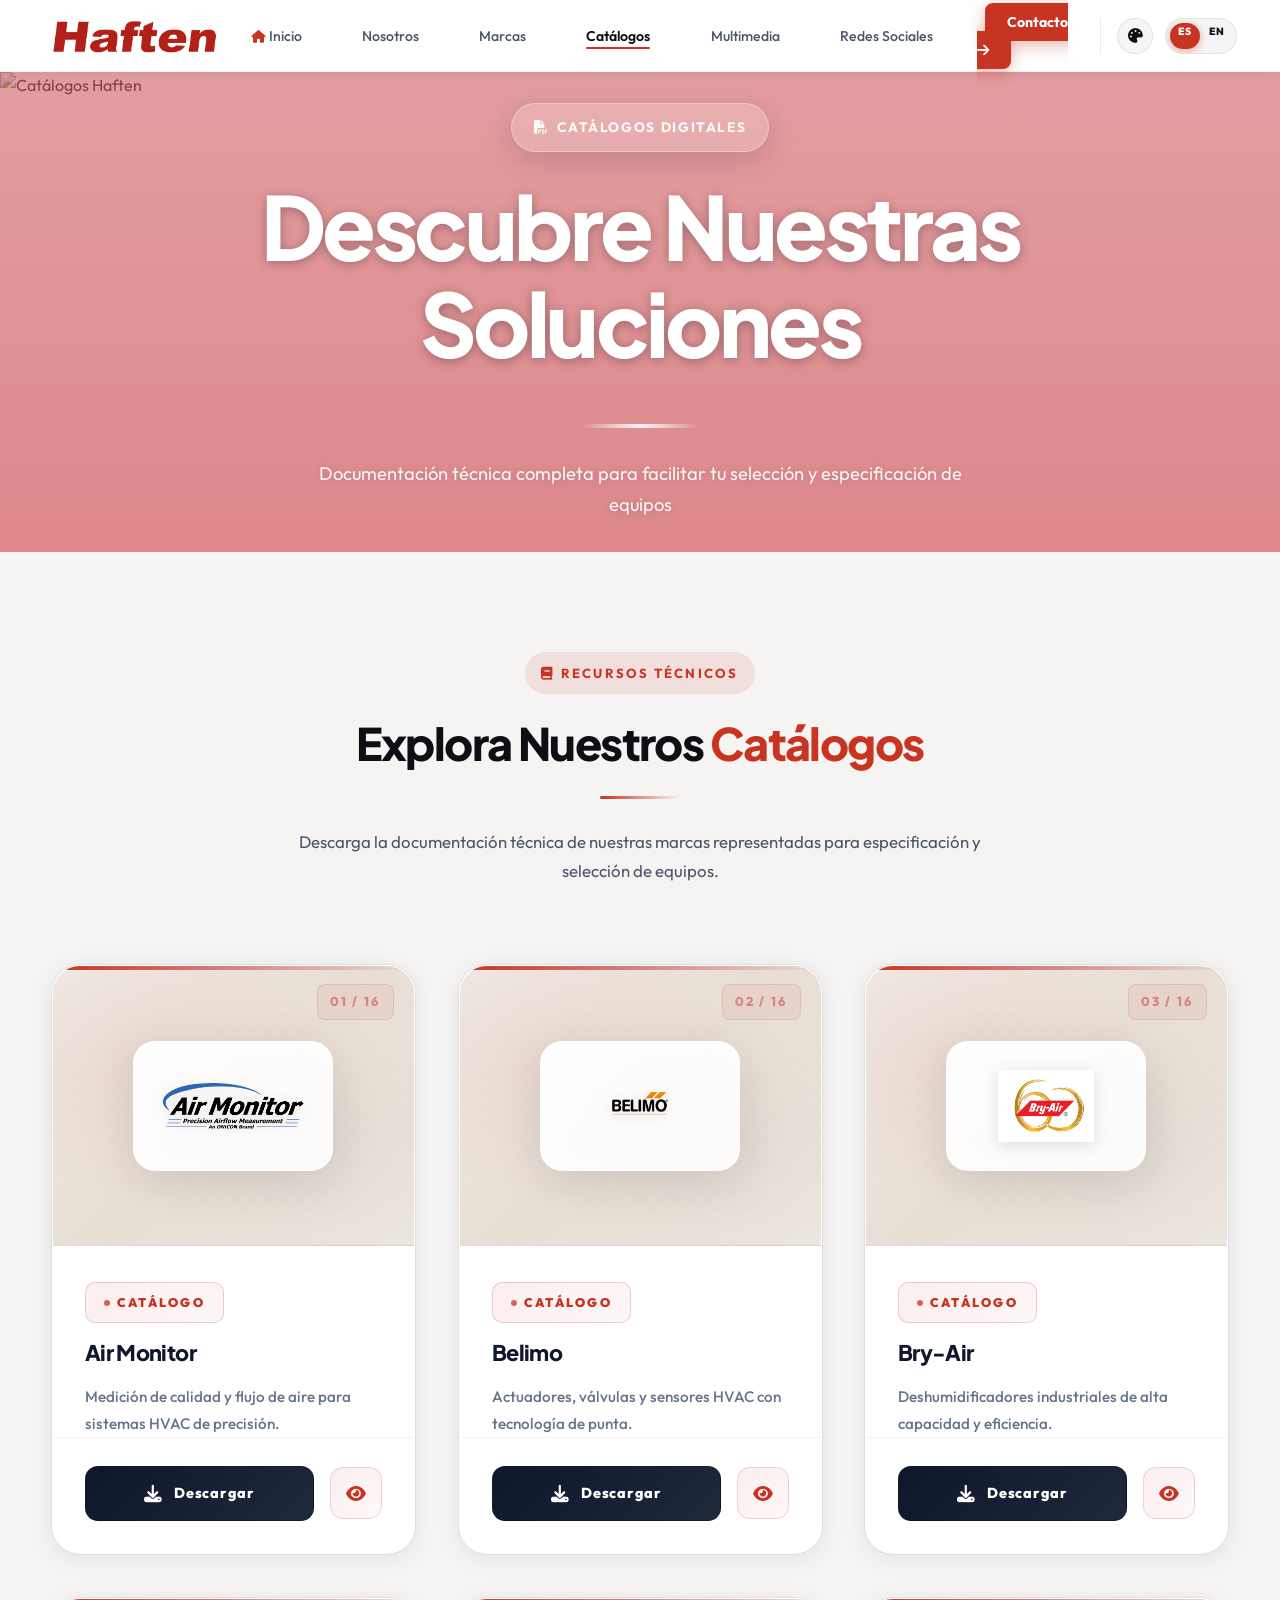
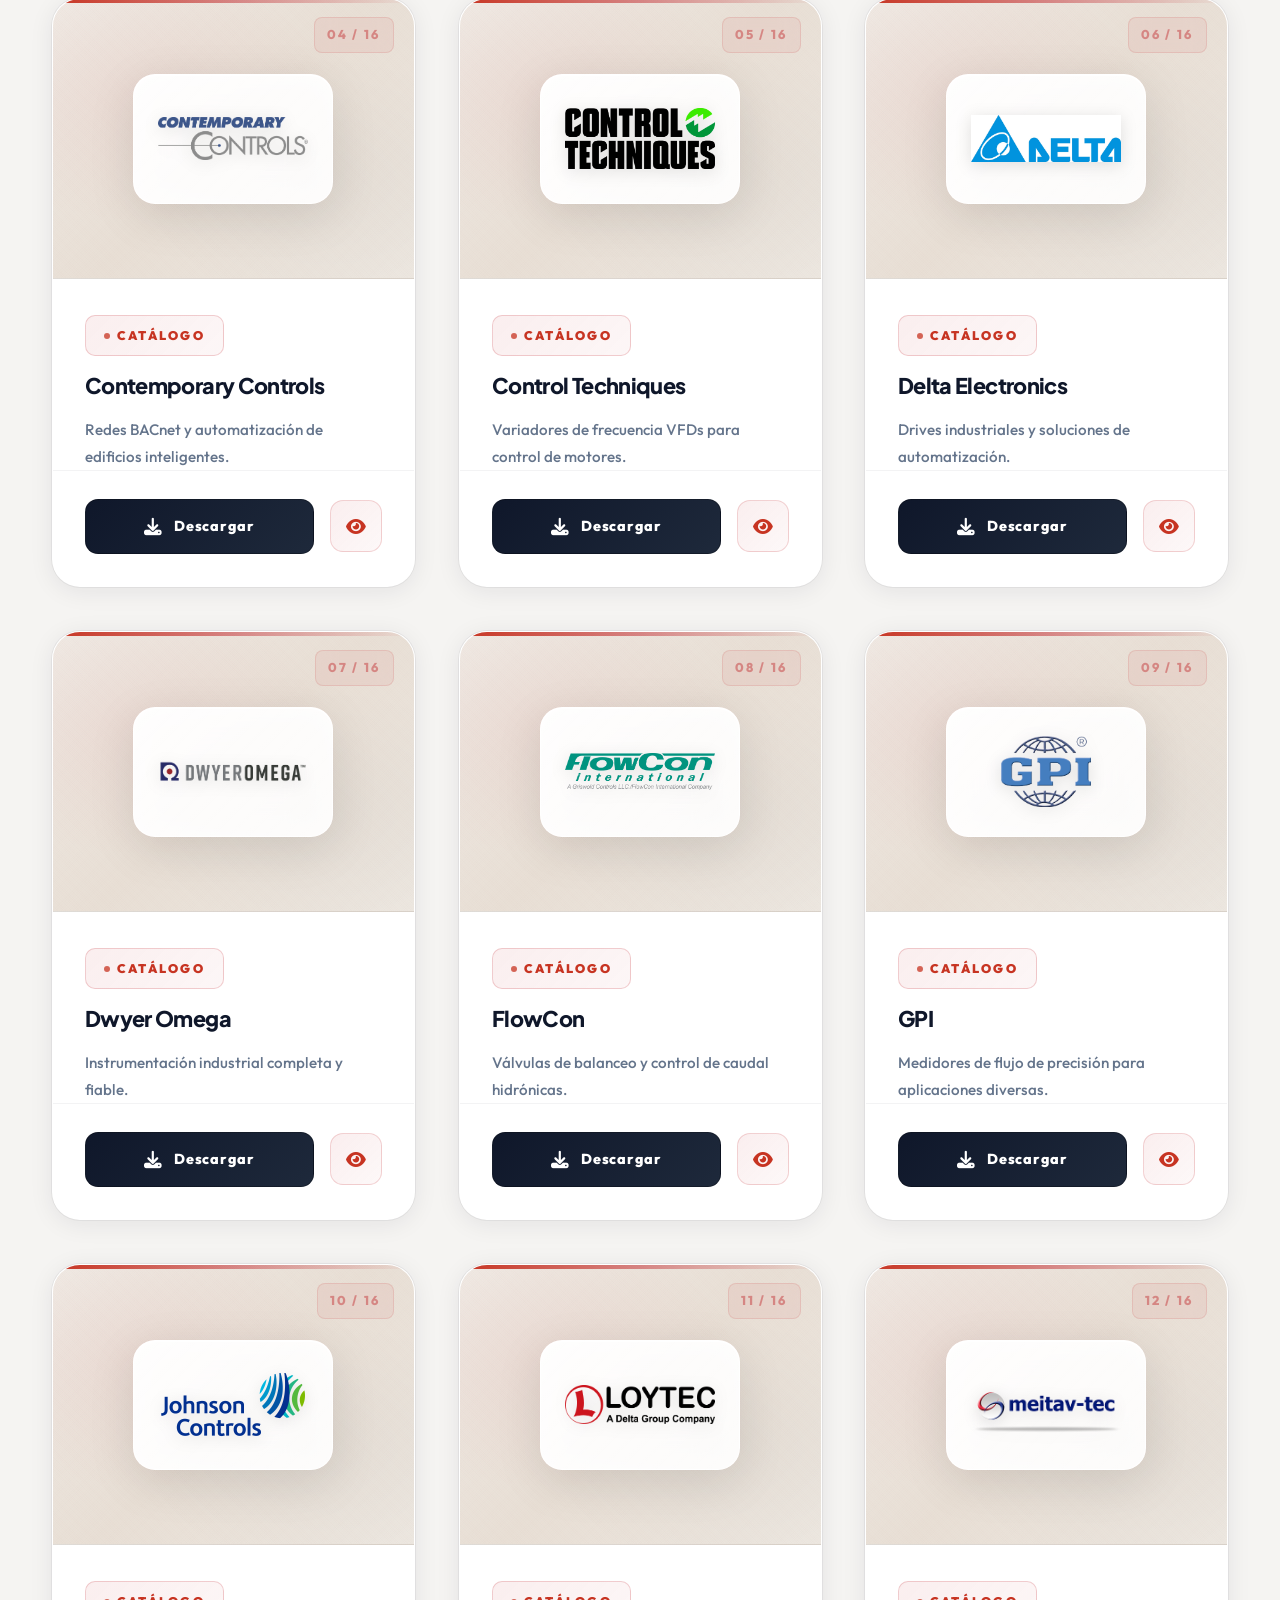
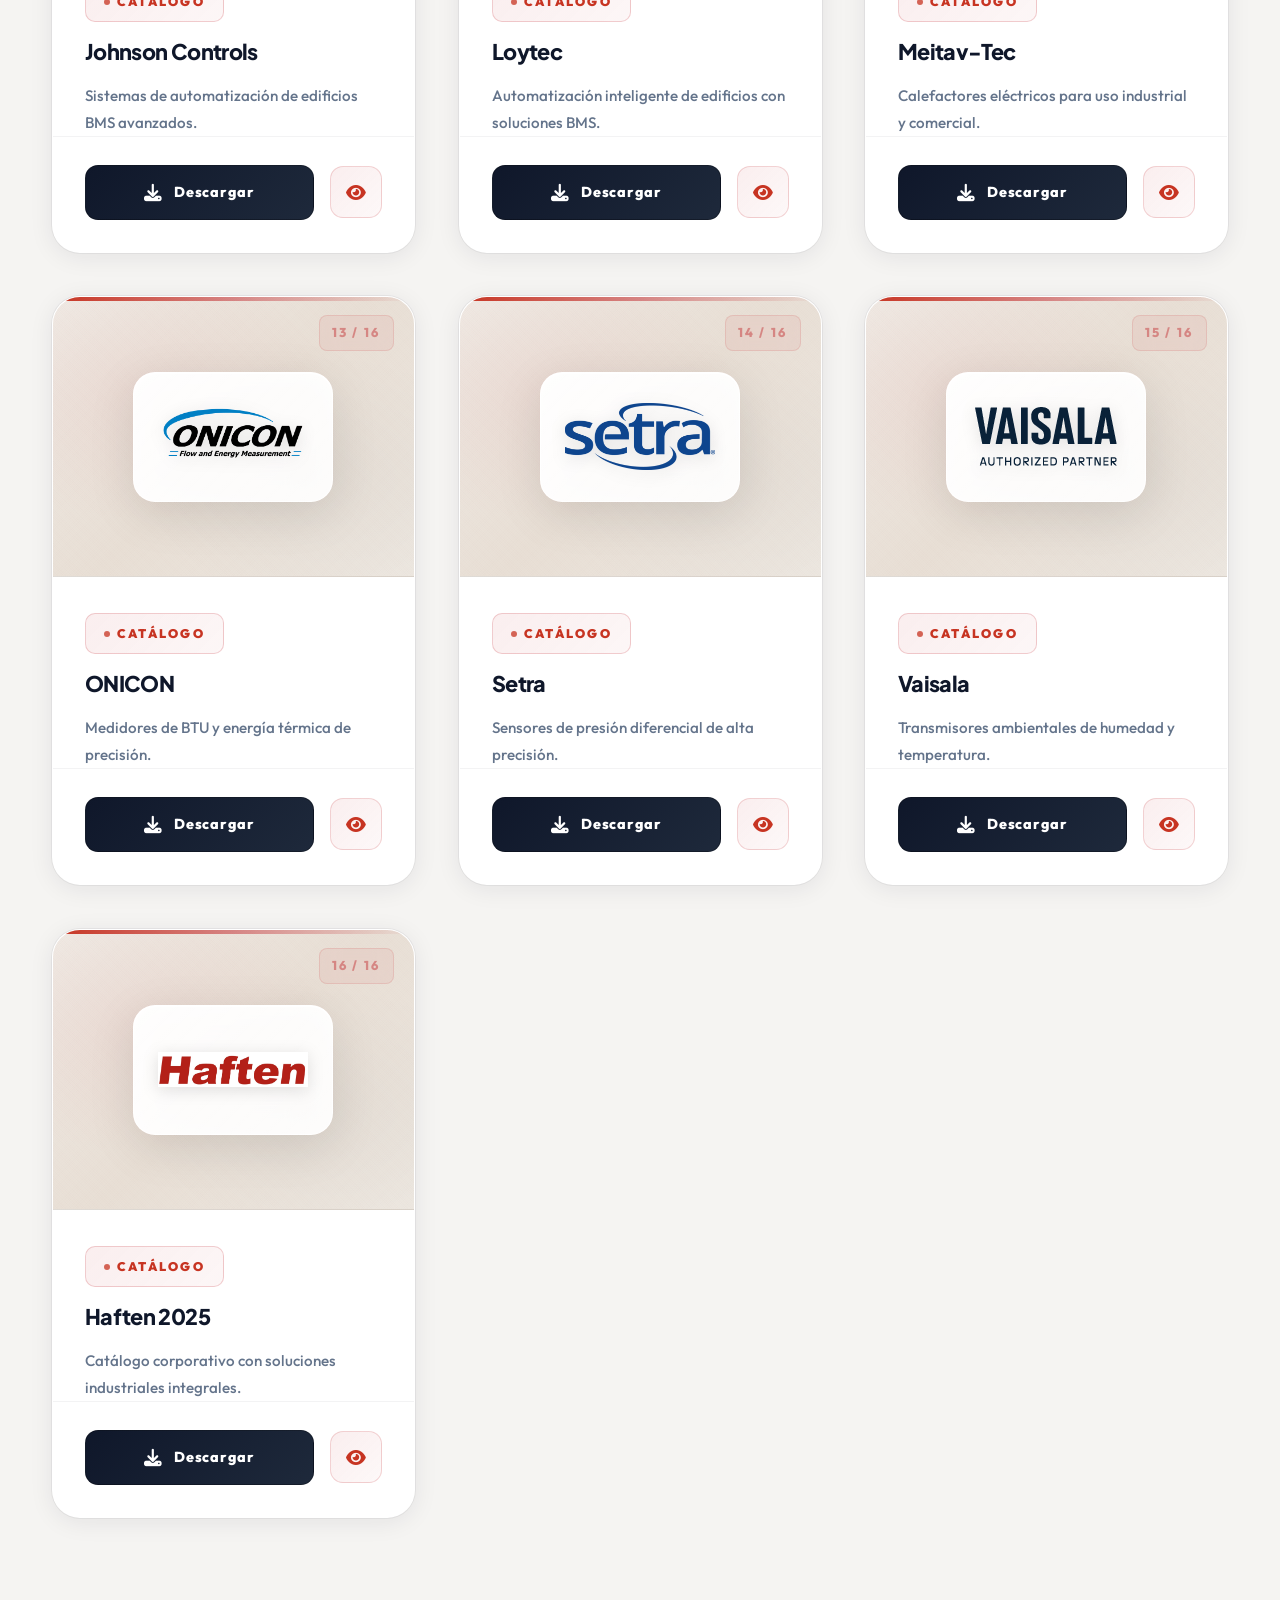
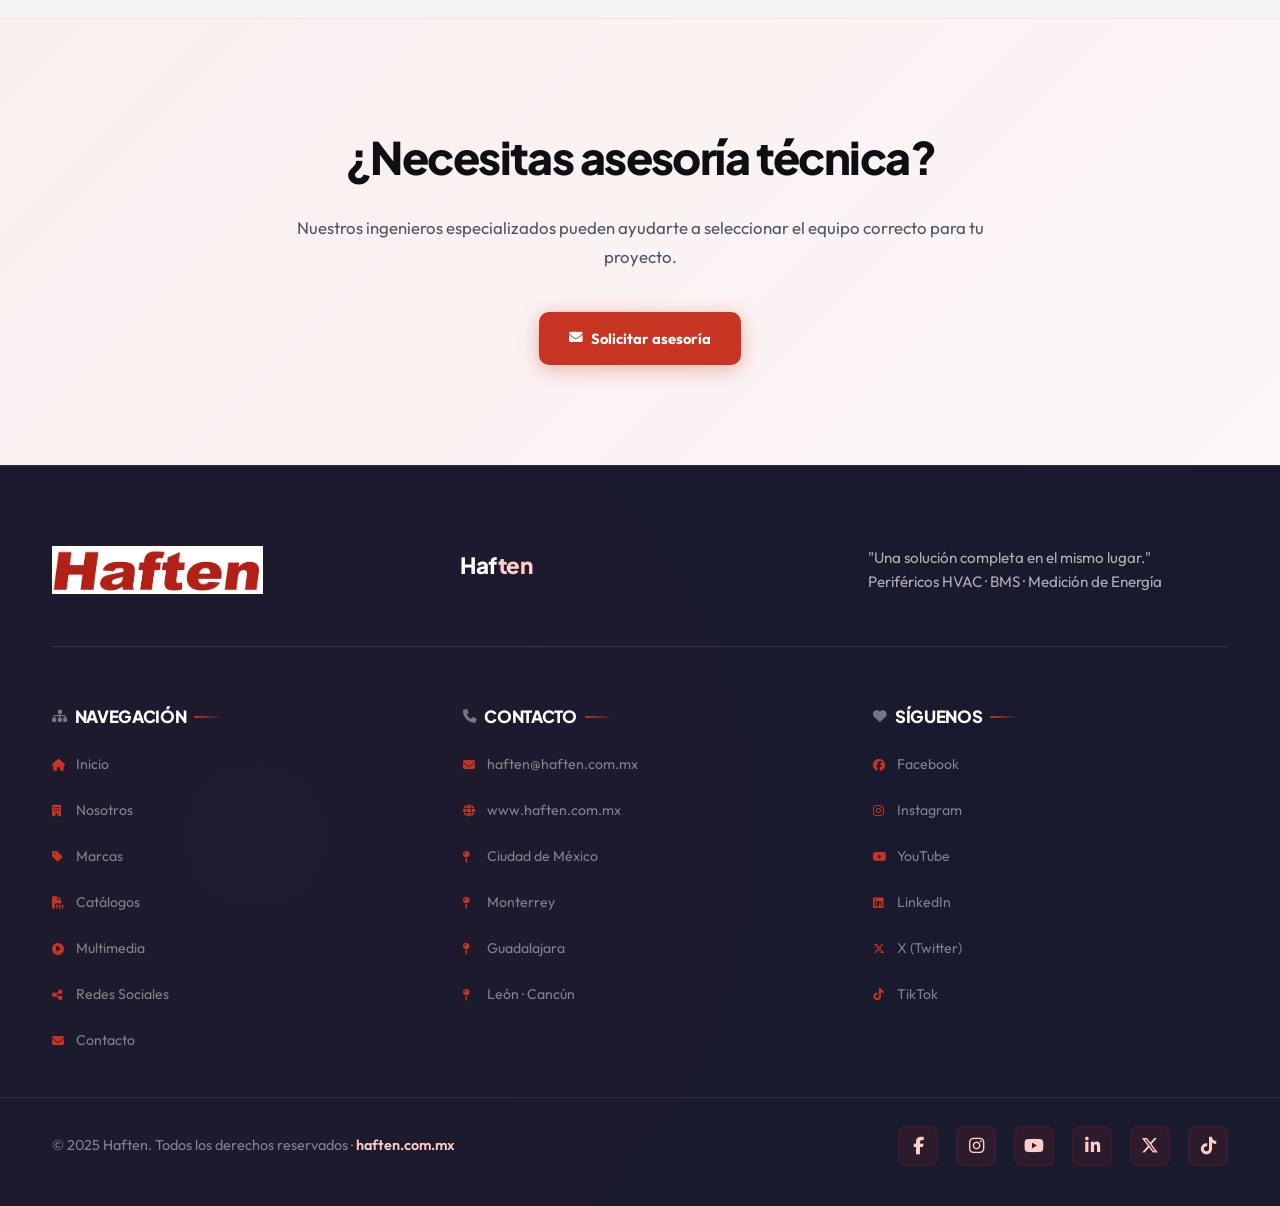
==== commit 8838869b: "update catalogos.html" ====
--- a/catalogos.html
+++ b/catalogos.html
@@ -4,9 +4,9 @@
 <head>
     <meta charset="UTF-8" />
     <meta name="viewport" content="width=device-width, initial-scale=1.0" />
-    <title>Marcas – Haften</title>
+    <title>Catálogos – Haften</title>
     <meta name="description"
-        content="Distribuidores autorizados de más de 25 marcas internacionales HVAC, BMS e instrumentación." />
+        content="Descarga los catálogos digitales de todas las marcas representadas por Haften: Belimo, Bry-Air, ONICON, GPI, Loytec y más." />
     <link rel="preconnect" href="https://fonts.googleapis.com">
     <link rel="preconnect" href="https://cdnjs.cloudflare.com">
     <link rel="stylesheet" href="https://cdnjs.cloudflare.com/ajax/libs/font-awesome/6.5.0/css/all.min.css" />
@@ -20,7 +20,6 @@
             overflow-x: hidden;
         }
 
-        /* ─── NAVBAR ─── */
         .nav-inner {
             display: flex;
             align-items: center;
@@ -62,21 +61,21 @@
         }
 
         #menu-toggle.active span:nth-child(1) {
-            transform: rotate(45deg) translate(11px, 11px)
+            transform: rotate(45deg) translate(11px, 11px);
         }
 
         #menu-toggle.active span:nth-child(2) {
             opacity: 0;
-            transform: translateX(-8px)
+            transform: translateX(-8px);
         }
 
         #menu-toggle.active span:nth-child(3) {
-            transform: rotate(-45deg) translate(8px, -8px)
-        }
-
-        @media(max-width:1220px) {
+            transform: rotate(-45deg) translate(8px, -8px);
+        }
+
+        @media (max-width: 1220px) {
             #menu-toggle {
-                display: block
+                display: block;
             }
 
             .nav-settings {
@@ -84,7 +83,7 @@
                 align-items: center;
                 margin-left: auto;
                 gap: clamp(10px, 2vw, 16px);
-                margin-right: 10px
+                margin-right: 10px;
             }
 
             .nav-links {
@@ -103,7 +102,7 @@
                 visibility: hidden;
                 transform: translateY(-20px);
                 transition: all 0.38s cubic-bezier(.34, .67, .36, 1.56);
-                overflow-y: auto
+                overflow-y: auto;
             }
 
             .nav-links.active,
@@ -111,7 +110,7 @@
             .nav-links.show {
                 opacity: 1;
                 visibility: visible;
-                transform: translateY(0)
+                transform: translateY(0);
             }
 
             .nav-link {
@@ -122,17 +121,17 @@
                 display: flex;
                 align-items: center;
                 gap: 8px;
-                color: var(--text)
+                color: var(--text);
             }
 
             .nav-link:hover {
                 background: rgba(193, 39, 45, 0.08);
                 color: var(--ac);
-                transform: translateX(4px)
+                transform: translateX(4px);
             }
 
             .nav-link.active {
-                color: var(--ac)
+                color: var(--ac);
             }
 
             .nav-cta {
@@ -146,11 +145,29 @@
                 color: #fff;
                 border-radius: 8px;
                 font-weight: 600;
-                gap: 8px
-            }
-        }
-
-        /* ─── PAGE LOADER ─── */
+                gap: 8px;
+            }
+
+            .nav-logo img {
+                max-height: clamp(32px, 8vw, 48px);
+            }
+        }
+
+        @media (max-width: 640px) {
+            .nav-inner {
+                padding: 8px clamp(10px, 3vw, 16px);
+            }
+
+            .nav-links {
+                padding: clamp(16px, 4vw, 24px);
+            }
+
+            .nav-link {
+                font-size: 0.92rem;
+                padding: 10px 12px;
+            }
+        }
+
         #page-loader {
             position: fixed;
             inset: 0;
@@ -160,12 +177,12 @@
             flex-direction: column;
             align-items: center;
             justify-content: center;
-            transition: opacity 0.6s ease, visibility 0.6s ease
+            transition: opacity 0.6s ease, visibility 0.6s ease;
         }
 
         #page-loader.fade-out {
             opacity: 0;
-            visibility: hidden
+            visibility: hidden;
         }
 
         .loader-logo {
@@ -174,11 +191,11 @@
             font-weight: 900;
             color: #fff;
             margin-bottom: 24px;
-            letter-spacing: -0.04em
+            letter-spacing: -0.04em;
         }
 
         .loader-logo span {
-            color: var(--ac, #C1272D)
+            color: var(--ac, #C1272D);
         }
 
         .loader-bar-wrap {
@@ -187,7 +204,7 @@
             background: rgba(255, 255, 255, 0.1);
             border-radius: 4px;
             overflow: hidden;
-            margin-bottom: 16px
+            margin-bottom: 16px;
         }
 
         .loader-bar {
@@ -195,7 +212,7 @@
             height: 100%;
             background: var(--ac, #C1272D);
             border-radius: 4px;
-            animation: loadingBar 1.5s cubic-bezier(0.4, 0, 0.2, 1) forwards
+            animation: loadingBar 1.5s cubic-bezier(0.4, 0, 0.2, 1) forwards;
         }
 
         .loader-text {
@@ -204,24 +221,23 @@
             color: rgba(255, 255, 255, 0.5);
             letter-spacing: 0.15em;
             text-transform: uppercase;
-            font-weight: 500
+            font-weight: 500;
         }
 
         @keyframes loadingBar {
             0% {
-                width: 0%
+                width: 0%;
             }
 
             40% {
-                width: 60%
+                width: 60%;
             }
 
             100% {
-                width: 100%
-            }
-        }
-
-        /* ─── HERO ─── */
+                width: 100%;
+            }
+        }
+
         .cat-hero {
             margin-top: var(--nav-h, 70px);
             position: relative;
@@ -229,15 +245,15 @@
             overflow: hidden;
             display: flex;
             align-items: center;
-            justify-content: center
+            justify-content: center;
         }
 
         .cat-hero::after {
             content: '';
             position: absolute;
             inset: 0;
-            background: linear-gradient(180deg, rgba(193, 39, 45, 0.45) 0%, rgba(193, 39, 45, 0.55) 100%);
-            z-index: 2
+            background: linear-gradient(180deg, rgba(193, 39, 45, 0.45) 0%, rgba(193, 39, 45, 0.5) 50%, rgba(193, 39, 45, 0.55) 100%);
+            z-index: 2;
         }
 
         .cat-hero img {
@@ -248,7 +264,7 @@
             position: absolute;
             inset: 0;
             opacity: 0.7;
-            z-index: 0
+            z-index: 0;
         }
 
         .cat-hero-overlay {
@@ -261,7 +277,7 @@
             text-align: center;
             padding: clamp(32px, 6vw, 64px);
             max-width: 900px;
-            width: 100%
+            width: 100%;
         }
 
         .cat-hero-label {
@@ -280,42 +296,42 @@
             border: 1.5px solid rgba(255, 255, 255, 0.3);
             margin-bottom: clamp(18px, 3vw, 26px);
             animation: slideDown 0.8s cubic-bezier(.34, .67, .36, 1.56);
-            box-shadow: 0 8px 32px rgba(0, 0, 0, 0.15)
+            box-shadow: 0 8px 32px rgba(0, 0, 0, 0.15);
         }
 
         @keyframes slideDown {
             from {
                 opacity: 0;
-                transform: translateY(-20px)
+                transform: translateY(-20px);
             }
 
             to {
                 opacity: 1;
-                transform: translateY(0)
+                transform: translateY(0);
             }
         }
 
         .cat-hero-overlay h1 {
             font-family: 'Plus Jakarta Sans', sans-serif;
-            font-size: clamp(2.4rem, 6.5vw, 4rem);
+            font-size: clamp(2.8rem, 8vw, 5.5rem);
             font-weight: 900;
             color: #fff;
             margin-bottom: clamp(14px, 2vw, 22px);
             letter-spacing: -0.04em;
             line-height: 1.1;
             animation: scaleIn 0.8s 0.2s cubic-bezier(.34, .67, .36, 1.56) backwards;
-            text-shadow: 0 2px 12px rgba(0, 0, 0, 0.3)
+            text-shadow: 0 2px 12px rgba(0, 0, 0, 0.3);
         }
 
         @keyframes scaleIn {
             from {
                 opacity: 0;
-                transform: scale(0.95)
+                transform: scale(0.95);
             }
 
             to {
                 opacity: 1;
-                transform: scale(1)
+                transform: scale(1);
             }
         }
 
@@ -325,7 +341,7 @@
             max-width: 700px;
             line-height: 1.7;
             animation: slideDown 0.8s 0.4s cubic-bezier(.34, .67, .36, 1.56) backwards;
-            text-shadow: 0 1px 8px rgba(0, 0, 0, 0.2)
+            text-shadow: 0 1px 8px rgba(0, 0, 0, 0.2);
         }
 
         .hero-accent-line {
@@ -333,403 +349,393 @@
             height: 4px;
             background: linear-gradient(90deg, rgba(255, 255, 255, 0) 0%, rgba(255, 255, 255, 0.9) 50%, rgba(255, 255, 255, 0) 100%);
             margin: clamp(20px, 3vw, 30px) auto;
-            border-radius: 2px
-        }
-
-        /* ═══════════════════════════════
-           BRANDS SECTION
-        ═══════════════════════════════ */
-        .marcas-section {
-            padding: clamp(80px, 12vw, 120px) 0;
-            /* Subtle geometric background */
-            background-color: #f7f6f4;
-            background-image:
-                radial-gradient(circle at 1px 1px, rgba(193, 39, 45, 0.06) 1px, transparent 0);
-            background-size: 32px 32px;
+            border-radius: 2px;
+            animation: expandWidth 0.8s 0.6s cubic-bezier(.34, .67, .36, 1.56) backwards;
+        }
+
+        @keyframes expandWidth {
+            from {
+                width: 0;
+                opacity: 0;
+            }
+
+            to {
+                width: 100%;
+                opacity: 1;
+            }
+        }
+
+        .catalogos-main {
+            padding: clamp(60px, 12vw, 100px) 0;
+            background: #f5f4f2;
+        }
+
+        .container {
+            max-width: 1300px;
+            margin: 0 auto;
+            padding: 0 clamp(16px, 5vw, 52px);
+        }
+
+        .section-header {
+            text-align: center;
+            margin-bottom: clamp(52px, 8vw, 80px);
+        }
+
+        .section-label {
+            display: inline-block;
+            font-size: clamp(0.7rem, 1.5vw, 0.82rem);
+            font-weight: 700;
+            letter-spacing: 0.17em;
+            text-transform: uppercase;
+            color: var(--ac);
+            padding: clamp(6px, 1.5vw, 10px) clamp(12px, 2vw, 16px);
+            background: rgba(193, 39, 45, 0.1);
+            border-radius: 100px;
+            margin-bottom: clamp(16px, 2vw, 24px);
+        }
+
+        .section-title {
+            font-family: 'Plus Jakarta Sans', sans-serif;
+            font-size: clamp(1.8rem, 4vw, 2.8rem);
+            font-weight: 900;
+            color: var(--text);
+            margin-bottom: clamp(14px, 2vw, 20px);
+            letter-spacing: -0.035em;
+        }
+
+        .section-title span {
+            color: var(--ac);
+        }
+
+        .brand-divider {
+            width: clamp(40px, 8vw, 80px);
+            height: 3px;
+            background: linear-gradient(90deg, var(--ac), transparent);
+            margin: clamp(20px, 3vw, 28px) auto;
+            border-radius: 2px;
+        }
+
+        .section-desc {
+            font-size: clamp(0.95rem, 2vw, 1.05rem);
+            color: var(--text-2);
+            max-width: 700px;
+            margin: 0 auto;
+            line-height: 1.75;
+        }
+
+        .cat-grid-full {
+            display: grid;
+            grid-template-columns: repeat(auto-fill, minmax(clamp(280px, 23vw, 320px), 1fr));
+            gap: clamp(32px, 5vw, 44px);
+        }
+
+        .cat-c {
+            background: #fff;
+            border-radius: 28px;
+            overflow: hidden;
+            display: flex;
+            flex-direction: column;
             position: relative;
-        }
-
-        .marcas-section::before {
+            box-shadow: 0 4px 24px rgba(26, 26, 46, 0.08), 0 0 0 1px rgba(26, 26, 46, 0.05);
+            transition: all 0.6s cubic-bezier(.22, .68, 0, 1.2);
+            opacity: 0;
+            animation: cardIn 0.7s cubic-bezier(.22, .68, 0, 1.2) forwards;
+            min-height: 520px;
+            backdrop-filter: blur(20px);
+            border: 1px solid rgba(255, 255, 255, 0.7);
+        }
+
+        .cat-c.d1 {
+            animation-delay: 0.08s;
+        }
+
+        .cat-c.d2 {
+            animation-delay: 0.16s;
+        }
+
+        .cat-c.d3 {
+            animation-delay: 0.24s;
+        }
+
+        .cat-c.d4 {
+            animation-delay: 0.32s;
+        }
+
+        @keyframes cardIn {
+            from {
+                opacity: 0;
+                transform: translateY(40px) scale(0.94);
+            }
+
+            to {
+                opacity: 1;
+                transform: translateY(0) scale(1);
+            }
+        }
+
+        .cat-c:hover {
+            transform: translateY(-16px) scale(1.02);
+            box-shadow: 0 40px 100px rgba(193, 39, 45, 0.18), 0 12px 32px rgba(26, 26, 46, 0.12), 0 0 0 1px rgba(193, 39, 45, 0.2);
+        }
+
+        .cat-c-header {
+            position: relative;
+            height: clamp(220px, 32vw, 280px);
+            background: linear-gradient(135deg, #f0ebe5 0%, #e8dfd5 50%, #ede8e1 100%);
+            overflow: hidden;
+            flex-shrink: 0;
+            display: flex;
+            align-items: center;
+            justify-content: center;
+            border-bottom: 1.5px solid rgba(26, 26, 46, 0.08);
+            position: relative;
+        }
+
+        .cat-c-header::before {
+            content: '';
+            position: absolute;
+            inset: 0;
+            background:
+                repeating-linear-gradient(45deg, transparent, transparent 1px, rgba(193, 39, 45, 0.008) 1px, rgba(193, 39, 45, 0.008) 2px),
+                repeating-linear-gradient(-45deg, transparent, transparent 1px, rgba(0, 0, 0, 0.005) 1px, rgba(0, 0, 0, 0.005) 2px),
+                radial-gradient(ellipse at 25% 35%, rgba(193, 39, 45, 0.06) 0%, transparent 50%),
+                radial-gradient(ellipse at 75% 65%, rgba(0, 0, 0, 0.03) 0%, transparent 50%);
+            z-index: 1;
+        }
+
+        .cat-c-header::after {
             content: '';
             position: absolute;
             top: 0;
             left: 0;
             right: 0;
-            height: 1px;
-            background: linear-gradient(90deg, transparent 0%, rgba(193, 39, 45, 0.2) 50%, transparent 100%);
-        }
-
-        .container {
-            max-width: 1360px;
-            margin: 0 auto;
-            padding: 0 clamp(16px, 5vw, 52px);
-        }
-
-        /* ─── Section Header ─── */
-        .section-header {
-            text-align: center;
-            margin-bottom: clamp(60px, 8vw, 90px);
-        }
-
-        .section-label {
+            height: 4px;
+            background: linear-gradient(90deg, var(--ac), rgba(193, 39, 45, 0.5), transparent);
+            z-index: 3;
+        }
+
+        .cat-c-header .logo-stage {
+            position: relative;
+            z-index: 2;
+            background: linear-gradient(135deg, rgba(255, 255, 255, 0.95) 0%, rgba(255, 255, 255, 0.88) 100%);
+            backdrop-filter: blur(20px);
+            border: 1.5px solid rgba(255, 255, 255, 0.85);
+            box-shadow:
+                0 12px 48px rgba(0, 0, 0, 0.1),
+                inset 0 1px 0 rgba(255, 255, 255, 1),
+                inset 0 0 30px rgba(255, 255, 255, 0.5),
+                0 0 1px rgba(193, 39, 45, 0.1);
+            border-radius: 22px;
+            width: clamp(150px, 22vw, 200px);
+            height: clamp(100px, 15vw, 130px);
+            display: flex;
+            align-items: center;
+            justify-content: center;
+            padding: clamp(18px, 4vw, 28px);
+            transition: all 0.6s cubic-bezier(.22, .68, 0, 1.2);
+        }
+
+        .cat-c:hover .logo-stage {
+            transform: translateY(-12px) scale(1.12);
+            box-shadow:
+                0 28px 72px rgba(193, 39, 45, 0.2),
+                inset 0 1px 0 rgba(255, 255, 255, 1),
+                inset 0 0 30px rgba(255, 255, 255, 0.6),
+                0 0 20px rgba(193, 39, 45, 0.15);
+            border-color: rgba(193, 39, 45, 0.2);
+            background: linear-gradient(135deg, rgba(255, 255, 255, 0.98) 0%, rgba(255, 255, 255, 0.92) 100%);
+        }
+
+        .cat-c-header .logo-stage img {
+            max-height: clamp(52px, 10vw, 72px);
+            max-width: 150px;
+            width: auto;
+            object-fit: contain;
+            filter: drop-shadow(0 3px 8px rgba(0, 0, 0, 0.12));
+        }
+
+        .cat-c-header .card-num {
+            position: absolute;
+            top: 18px;
+            right: 20px;
+            z-index: 4;
+            font-family: 'Outfit', sans-serif;
+            font-size: clamp(0.68rem, 1.3vw, 0.8rem);
+            font-weight: 800;
+            letter-spacing: 0.18em;
+            color: rgba(193, 39, 45, 0.45);
+            text-transform: uppercase;
+            background: rgba(193, 39, 45, 0.06);
+            padding: 6px 12px;
+            border-radius: 8px;
+            backdrop-filter: blur(10px);
+            border: 1px solid rgba(193, 39, 45, 0.12);
+        }
+
+        .cat-c-body {
+            padding: clamp(28px, 4.5vw, 36px) clamp(24px, 4vw, 32px) 0;
+            flex: 1;
+            display: flex;
+            flex-direction: column;
+            gap: clamp(14px, 2.5vw, 18px);
+        }
+
+        .cat-c-badge {
             display: inline-flex;
             align-items: center;
-            gap: 8px;
-            font-size: clamp(0.7rem, 1.4vw, 0.8rem);
-            font-weight: 700;
+            gap: 7px;
+            padding: clamp(7px, 1.5vw, 9px) clamp(13px, 2.5vw, 18px);
+            background: linear-gradient(135deg, rgba(193, 39, 45, 0.08) 0%, rgba(193, 39, 45, 0.04) 100%);
+            color: var(--ac);
+            font-size: clamp(0.68rem, 1.4vw, 0.78rem);
+            font-weight: 900;
             letter-spacing: 0.18em;
+            border-radius: 10px;
             text-transform: uppercase;
-            color: var(--ac, #C1272D);
-            padding: 9px 20px;
-            background: rgba(193, 39, 45, 0.07);
-            border-radius: 100px;
-            margin-bottom: clamp(18px, 2.5vw, 28px);
-            border: 1px solid rgba(193, 39, 45, 0.15);
-        }
-
-        .section-title {
-            font-family: 'Plus Jakarta Sans', sans-serif;
-            font-size: clamp(2rem, 5vw, 3.4rem);
-            font-weight: 900;
-            color: #111827;
-            letter-spacing: -0.04em;
-            line-height: 1.1;
-            margin-bottom: clamp(16px, 2vw, 22px);
-        }
-
-        .section-title span {
-            color: var(--ac, #C1272D);
-        }
-
-        .section-desc {
-            font-size: clamp(0.95rem, 1.8vw, 1.05rem);
-            color: #6b7280;
-            max-width: 640px;
-            margin: 0 auto;
-            line-height: 1.75;
-        }
-
-        /* ─── Filter Bar ─── */
-        .filter-bar {
-            display: flex;
-            align-items: center;
-            justify-content: center;
-            flex-wrap: wrap;
-            gap: 10px;
-            margin-bottom: clamp(40px, 6vw, 64px);
-        }
-
-        .filter-btn {
-            padding: 9px 22px;
-            border-radius: 100px;
-            border: 1.5px solid #e5e7eb;
-            background: #fff;
-            color: #6b7280;
-            font-family: 'Outfit', sans-serif;
-            font-size: 0.82rem;
-            font-weight: 600;
-            letter-spacing: 0.04em;
-            cursor: pointer;
-            transition: all 0.28s cubic-bezier(.4, 0, .2, 1);
-        }
-
-        .filter-btn:hover {
-            border-color: var(--ac);
-            color: var(--ac);
-            background: rgba(193, 39, 45, 0.04);
-        }
-
-        .filter-btn.active {
-            background: var(--ac);
+            width: fit-content;
+            border: 1.5px solid rgba(193, 39, 45, 0.2);
+            transition: all 0.4s cubic-bezier(.22, .68, 0, 1.2);
+        }
+
+        .cat-c:hover .cat-c-badge {
+            background: linear-gradient(135deg, var(--ac) 0%, rgba(193, 39, 45, 0.9) 100%);
             color: #fff;
             border-color: var(--ac);
-            box-shadow: 0 6px 20px rgba(193, 39, 45, 0.28);
-        }
-
-        /* ─── Grid ─── */
-        .brands-grid {
-            display: grid;
-            grid-template-columns: repeat(auto-fill, minmax(clamp(240px, 20vw, 280px), 1fr));
-            gap: clamp(20px, 2.5vw, 28px);
-        }
-
-        /* ════════════════════════════════
-           BRAND CARD — PREMIUM REDESIGN
-        ════════════════════════════════ */
-        .brand-card {
-            background: #ffffff;
-            border-radius: 18px;
-            overflow: hidden;
-            display: flex;
-            flex-direction: column;
-            position: relative;
-            cursor: pointer;
-            /* Layered shadow for depth */
-            box-shadow:
-                0 1px 2px rgba(26, 26, 46, 0.04),
-                0 4px 16px rgba(26, 26, 46, 0.06),
-                0 0 0 1px rgba(26, 26, 46, 0.05);
-            transition:
-                transform 0.4s cubic-bezier(.22, .68, 0, 1.2),
-                box-shadow 0.4s ease;
-            opacity: 0;
-            animation: cardRise 0.5s cubic-bezier(.22, .68, 0, 1.2) forwards;
-        }
-
-        .brand-card.d1 {
-            animation-delay: .04s
-        }
-
-        .brand-card.d2 {
-            animation-delay: .09s
-        }
-
-        .brand-card.d3 {
-            animation-delay: .14s
-        }
-
-        .brand-card.d4 {
-            animation-delay: .19s
-        }
-
-        @keyframes cardRise {
-            from {
-                opacity: 0;
-                transform: translateY(24px)
-            }
-
-            to {
-                opacity: 1;
-                transform: translateY(0)
-            }
-        }
-
-        /* Top accent bar — slides in on hover */
-        .brand-card::before {
-            content: '';
-            position: absolute;
-            top: 0;
-            left: 0;
-            right: 0;
-            height: 3px;
-            background: linear-gradient(90deg, var(--ac) 0%, rgba(193, 39, 45, 0.6) 100%);
-            transform: scaleX(0);
-            transform-origin: left;
-            transition: transform 0.4s cubic-bezier(.22, .68, 0, 1.2);
-            z-index: 2;
-        }
-
-        .brand-card:hover::before {
-            transform: scaleX(1);
-        }
-
-        .brand-card:hover {
-            transform: translateY(-8px);
-            box-shadow:
-                0 2px 4px rgba(26, 26, 46, 0.04),
-                0 20px 56px rgba(193, 39, 45, 0.12),
-                0 8px 24px rgba(26, 26, 46, 0.08),
-                0 0 0 1.5px rgba(193, 39, 45, 0.14);
-        }
-
-        /* ── Logo Area ── */
-        .brand-logo-wrap {
-            height: clamp(130px, 16vw, 160px);
-            display: flex;
-            align-items: center;
-            justify-content: center;
-            padding: clamp(28px, 4vw, 36px) clamp(28px, 4vw, 40px);
-            position: relative;
-            /* Subtle off-white background, distinguished from card body */
-            background: #fafaf9;
-            border-bottom: 1px solid #f0efed;
-            transition: background 0.35s ease;
-        }
-
-        .brand-card:hover .brand-logo-wrap {
-            background: #fff7f7;
-            border-bottom-color: rgba(193, 39, 45, 0.1);
-        }
-
-        /* Soft circular glow behind logo on hover */
-        .brand-logo-wrap::after {
-            content: '';
-            position: absolute;
-            width: 120px;
-            height: 120px;
-            border-radius: 50%;
-            background: radial-gradient(circle, rgba(193, 39, 45, 0.06) 0%, transparent 70%);
-            opacity: 0;
-            transition: opacity 0.4s ease;
-        }
-
-        .brand-card:hover .brand-logo-wrap::after {
-            opacity: 1;
-        }
-
-        .brand-logo-wrap img {
-            max-height: clamp(44px, 7vw, 60px);
-            max-width: clamp(130px, 16vw, 160px);
-            width: auto;
-            object-fit: contain;
-            position: relative;
-            z-index: 1;
-            transition: transform 0.4s cubic-bezier(.22, .68, 0, 1.2), filter 0.4s ease;
-            filter: saturate(0.9);
-        }
-
-        .brand-card:hover .brand-logo-wrap img {
-            transform: scale(1.08) translateY(-3px);
-            filter: saturate(1.1);
-        }
-
-        /* ── Card Body ── */
-        .brand-card-body {
-            padding: clamp(18px, 2.5vw, 24px) clamp(20px, 2.5vw, 26px);
-            flex: 1;
-            display: flex;
-            flex-direction: column;
-            gap: 8px;
-        }
-
-        .brand-name {
-            font-family: 'Plus Jakarta Sans', sans-serif;
-            font-size: clamp(0.95rem, 1.8vw, 1.08rem);
-            font-weight: 800;
-            color: #111827;
-            letter-spacing: -0.02em;
-            line-height: 1.2;
-            margin: 0;
-        }
-
-        .brand-desc {
-            font-family: 'Outfit', sans-serif;
-            font-size: clamp(0.78rem, 1.4vw, 0.855rem);
-            color: #9ca3af;
-            line-height: 1.6;
-            margin: 0;
-            flex: 1;
-            font-weight: 400;
-        }
-
-        /* ── Card Footer ── */
-        .brand-card-footer {
-            padding: clamp(12px, 2vw, 16px) clamp(20px, 2.5vw, 26px) clamp(18px, 2.5vw, 24px);
-            display: flex;
-            align-items: center;
-            justify-content: space-between;
-        }
-
-        /* Category pill */
-        .brand-category {
-            display: inline-flex;
-            align-items: center;
-            gap: 6px;
-            font-family: 'Outfit', sans-serif;
-            font-size: 0.72rem;
-            font-weight: 700;
-            letter-spacing: 0.10em;
-            text-transform: uppercase;
-            color: #374151;
-            padding: 6px 13px;
-            background: #f3f4f6;
-            border-radius: 100px;
-            border: 1px solid #e5e7eb;
-            transition: all 0.3s ease;
-        }
-
-        /* Category color dot */
-        .brand-category::before {
+            transform: translateY(-3px);
+            box-shadow: 0 8px 20px rgba(193, 39, 45, 0.25);
+        }
+
+        .cat-c-badge::before {
             content: '';
             width: 6px;
             height: 6px;
             border-radius: 50%;
-            background: var(--ac);
-            opacity: 0.7;
+            background: currentColor;
+            opacity: 0.75;
+        }
+
+        .cat-c-body h4 {
+            font-family: 'Plus Jakarta Sans', sans-serif;
+            font-size: clamp(1.1rem, 2.4vw, 1.35rem);
+            font-weight: 900;
+            color: #0f172a;
+            margin: 0;
+            line-height: 1.15;
+            letter-spacing: -0.03em;
+            transition: all 0.4s ease;
+        }
+
+        .cat-c:hover .cat-c-body h4 {
+            color: var(--ac);
+            transform: translateX(2px);
+        }
+
+        .cat-c-body p {
+            font-size: clamp(0.82rem, 1.7vw, 0.95rem);
+            color: #64748b;
+            line-height: 1.75;
+            margin: 0;
+            flex: 1;
+            font-weight: 500;
+        }
+
+        .cat-c-footer {
+            padding: clamp(20px, 3.5vw, 28px) clamp(24px, 4vw, 32px) clamp(24px, 4vw, 32px);
+            display: flex;
+            align-items: center;
+            justify-content: space-between;
+            gap: clamp(12px, 2.5vw, 16px);
+            border-top: 1.5px solid rgba(26, 26, 46, 0.05);
+            margin-top: auto;
+        }
+
+        .btn-download {
+            display: inline-flex;
+            align-items: center;
+            gap: clamp(7px, 2vw, 11px);
+            flex: 1;
+            justify-content: center;
+            padding: clamp(12px, 2.2vw, 14px) clamp(16px, 2.5vw, 22px);
+            background: linear-gradient(135deg, #0f172a 0%, #1e293b 100%);
+            color: #fff;
+            border-radius: 13px;
+            font-size: clamp(0.8rem, 1.6vw, 0.9rem);
+            font-weight: 800;
+            text-decoration: none;
+            border: 1px solid rgba(0, 0, 0, 0.25);
+            cursor: pointer;
+            transition: all 0.5s cubic-bezier(.22, .68, 0, 1.2);
+            font-family: 'Outfit', sans-serif;
+            letter-spacing: 0.06em;
+            position: relative;
+            overflow: hidden;
+        }
+
+        .btn-download::before {
+            content: '';
+            position: absolute;
+            inset: 0;
+            background: linear-gradient(135deg, var(--ac) 0%, rgba(193, 39, 45, 0.9) 100%);
+            opacity: 0;
+            transition: opacity 0.5s ease;
+            z-index: -1;
+        }
+
+        .btn-download:hover::before {
+            opacity: 1;
+        }
+
+        .btn-download:hover {
+            transform: translateY(-4px);
+            box-shadow: 0 16px 40px rgba(193, 39, 45, 0.32), 0 0 0 1px rgba(193, 39, 45, 0.25);
+            border-color: var(--ac);
+        }
+
+        .btn-download i {
+            font-size: clamp(0.9rem, 2vw, 1.1rem);
+            transition: all 0.5s ease;
+            position: relative;
+            z-index: 1;
+        }
+
+        .btn-download span {
+            position: relative;
+            z-index: 1;
+        }
+
+        .btn-download:hover i {
+            transform: translateY(-3px) scale(1.1);
+        }
+
+        .btn-preview {
+            width: clamp(44px, 8vw, 52px);
+            height: clamp(44px, 8vw, 52px);
             flex-shrink: 0;
-            transition: opacity 0.3s ease;
-        }
-
-        .brand-card:hover .brand-category {
-            background: rgba(193, 39, 45, 0.06);
-            border-color: rgba(193, 39, 45, 0.2);
+            display: flex;
+            align-items: center;
+            justify-content: center;
+            border-radius: 13px;
+            background: linear-gradient(135deg, rgba(193, 39, 45, 0.08) 0%, rgba(193, 39, 45, 0.03) 100%);
             color: var(--ac);
-        }
-
-        .brand-card:hover .brand-category::before {
-            opacity: 1;
-        }
-
-        /* Arrow icon — slides in on hover */
-        .brand-arrow {
-            width: 30px;
-            height: 30px;
-            border-radius: 50%;
-            background: #f3f4f6;
-            display: flex;
-            align-items: center;
-            justify-content: center;
-            color: #9ca3af;
-            font-size: 0.7rem;
-            transition: all 0.35s cubic-bezier(.22, .68, 0, 1.2);
-            flex-shrink: 0;
-        }
-
-        .brand-card:hover .brand-arrow {
-            background: var(--ac);
-            color: #fff;
-            transform: translateX(3px);
-            box-shadow: 0 4px 14px rgba(193, 39, 45, 0.3);
-        }
-
-        /* ─── Stats Strip ─── */
-        .stats-strip {
-            display: grid;
-            grid-template-columns: repeat(3, 1fr);
-            gap: 1px;
-            background: #e5e7eb;
-            border-radius: 16px;
-            overflow: hidden;
-            margin-top: clamp(48px, 7vw, 80px);
-        }
-
-        .stat-item {
-            background: #fff;
-            padding: clamp(24px, 4vw, 36px) clamp(20px, 3vw, 32px);
-            text-align: center;
-            transition: background 0.3s ease;
-        }
-
-        .stat-item:hover {
-            background: #fff7f7;
-        }
-
-        .stat-num {
-            font-family: 'Plus Jakarta Sans', sans-serif;
-            font-size: clamp(2rem, 4vw, 3rem);
-            font-weight: 900;
-            color: var(--ac);
-            letter-spacing: -0.04em;
-            line-height: 1;
-            display: block;
-            margin-bottom: 6px;
-        }
-
-        .stat-label {
-            font-family: 'Outfit', sans-serif;
-            font-size: clamp(0.75rem, 1.4vw, 0.85rem);
-            color: #9ca3af;
-            font-weight: 500;
-            text-transform: uppercase;
-            letter-spacing: 0.08em;
-        }
-
-        /* ─── CTA SECTION ─── */
+            border: 1.5px solid rgba(193, 39, 45, 0.18);
+            cursor: pointer;
+            text-decoration: none;
+            transition: all 0.4s cubic-bezier(.22, .68, 0, 1.2);
+            font-size: clamp(0.9rem, 2vw, 1.1rem);
+        }
+
+        .btn-preview:hover {
+            background: linear-gradient(135deg, rgba(193, 39, 45, 0.15) 0%, rgba(193, 39, 45, 0.08) 100%);
+            border-color: var(--ac);
+            transform: translateY(-4px) scale(1.08);
+            box-shadow: 0 10px 28px rgba(193, 39, 45, 0.2);
+        }
+
         .cta-section {
             background: linear-gradient(135deg, rgba(193, 39, 45, 0.08) 0%, rgba(193, 39, 45, 0.04) 100%);
             padding: clamp(60px, 10vw, 100px) 0;
             text-align: center;
-            border-top: 1px solid rgba(193, 39, 45, 0.1)
+            border-top: 1px solid rgba(193, 39, 45, 0.1);
         }
 
         .cta-section h2 {
@@ -738,7 +744,7 @@
             font-weight: 900;
             color: var(--text);
             margin-bottom: clamp(12px, 2vw, 18px);
-            letter-spacing: -0.035em
+            letter-spacing: -0.035em;
         }
 
         .cta-section p {
@@ -746,17 +752,16 @@
             color: var(--text-2);
             max-width: 700px;
             margin: 0 auto clamp(28px, 4vw, 40px);
-            line-height: 1.75
-        }
-
-        /* ─── FOOTER ─── */
+            line-height: 1.75;
+        }
+
         .site-footer {
             background: #1a1a2e;
             color: #f9f8f6;
             padding: clamp(48px, 8vw, 80px) 0 clamp(24px, 4vw, 40px);
             border-top: 1px solid rgba(255, 255, 255, .08);
             position: relative;
-            overflow: hidden
+            overflow: hidden;
         }
 
         .site-footer::before {
@@ -764,7 +769,7 @@
             position: absolute;
             inset: 0;
             background-image: radial-gradient(circle at 20% 50%, rgba(193, 39, 45, 0.03) 0%, transparent 50%);
-            pointer-events: none
+            pointer-events: none;
         }
 
         .footer-grid {
@@ -775,7 +780,7 @@
             grid-template-columns: repeat(auto-fit, minmax(clamp(240px, 20vw, 280px), 1fr));
             gap: clamp(36px, 5vw, 56px);
             position: relative;
-            z-index: 1
+            z-index: 1;
         }
 
         .footer-grid>div:first-child {
@@ -784,14 +789,14 @@
             grid-template-columns: repeat(auto-fit, minmax(clamp(220px, 25vw, 300px), 1fr));
             gap: clamp(32px, 5vw, 48px);
             padding-bottom: clamp(28px, 4vw, 40px);
-            border-bottom: 1px solid rgba(255, 255, 255, .12)
+            border-bottom: 1px solid rgba(255, 255, 255, .12);
         }
 
         .footer-logo {
             max-height: clamp(32px, 6vw, 48px);
             width: auto;
             display: block;
-            margin-bottom: 12px
+            margin-bottom: 12px;
         }
 
         .footer-logo-text {
@@ -800,24 +805,24 @@
             font-weight: 800;
             color: #fff;
             letter-spacing: -.02em;
-            margin-bottom: 14px
+            margin-bottom: 14px;
         }
 
         .footer-logo-text span {
-            color: #ffccc7
+            color: #ffccc7;
         }
 
         .footer-desc {
             font-size: clamp(0.85rem, 1.6vw, 0.95rem);
             line-height: 1.6;
             color: rgba(255, 255, 255, .65);
-            margin: 0
+            margin: 0;
         }
 
         .footer-col {
             display: flex;
             flex-direction: column;
-            gap: clamp(14px, 2vw, 18px)
+            gap: clamp(14px, 2vw, 18px);
         }
 
         .footer-col h4 {
@@ -829,7 +834,7 @@
             margin: 0;
             display: flex;
             align-items: center;
-            gap: 8px
+            gap: 8px;
         }
 
         .footer-col h4::after {
@@ -837,7 +842,7 @@
             width: clamp(20px, 3vw, 28px);
             height: 2px;
             background: linear-gradient(90deg, var(--ac), transparent);
-            border-radius: 1px
+            border-radius: 1px;
         }
 
         .footer-col ul {
@@ -846,7 +851,7 @@
             padding: 0;
             display: flex;
             flex-direction: column;
-            gap: clamp(10px, 1.5vw, 14px)
+            gap: clamp(10px, 1.5vw, 14px);
         }
 
         .footer-col a {
@@ -857,22 +862,22 @@
             align-items: center;
             gap: 8px;
             transition: all 0.28s cubic-bezier(.4, 0, .2, 1);
-            padding: 4px 0
+            padding: 4px 0;
         }
 
         .footer-col a:hover {
             color: #ffccc7;
-            transform: translateX(4px)
+            transform: translateX(4px);
         }
 
         .footer-col i {
             color: rgba(193, 39, 45, 0.6);
             font-size: clamp(0.75rem, 1.5vw, 0.85rem);
-            transition: color 0.28s ease
+            transition: color 0.28s ease;
         }
 
         .footer-col a:hover i {
-            color: #ffccc7
+            color: #ffccc7;
         }
 
         .footer-bottom {
@@ -885,25 +890,30 @@
             gap: clamp(20px, 3vw, 32px);
             align-items: center;
             position: relative;
-            z-index: 1
+            z-index: 1;
         }
 
         .footer-copy {
             font-size: clamp(0.8rem, 1.5vw, 0.9rem);
             color: rgba(255, 255, 255, .45);
-            display: block
+            display: block;
         }
 
         .footer-copy a {
             color: #ffccc7;
-            text-decoration: none
+            text-decoration: none;
+            transition: color 0.28s ease;
+        }
+
+        .footer-copy a:hover {
+            color: #fff;
         }
 
         .footer-social {
             display: flex;
             gap: clamp(12px, 2vw, 18px);
             flex-wrap: wrap;
-            justify-content: flex-end
+            justify-content: flex-end;
         }
 
         .footer-social a {
@@ -917,7 +927,7 @@
             color: #ffccc7;
             text-decoration: none;
             transition: all 0.28s cubic-bezier(.4, 0, .2, 1);
-            border: 1px solid rgba(193, 39, 45, 0.2)
+            border: 1px solid rgba(193, 39, 45, 0.2);
         }
 
         .footer-social a:hover {
@@ -925,57 +935,57 @@
             color: #fff;
             border-color: rgba(193, 39, 45, 0.5);
             transform: translateY(-4px);
-            box-shadow: 0 8px 16px rgba(193, 39, 45, 0.15)
+            box-shadow: 0 8px 16px rgba(193, 39, 45, 0.15);
         }
 
         .footer-social i {
-            font-size: clamp(0.9rem, 1.8vw, 1.1rem)
-        }
-
-        @media(max-width:1024px) {
-            .brands-grid {
-                grid-template-columns: repeat(3, 1fr)
-            }
-
+            font-size: clamp(0.9rem, 1.8vw, 1.1rem);
+        }
+
+        @media (max-width:1024px) {
             .footer-grid {
-                grid-template-columns: repeat(2, 1fr)
+                grid-template-columns: repeat(2, 1fr);
             }
 
             .footer-grid>div:first-child {
-                grid-column: 1/-1
-            }
-        }
-
-        @media(max-width:768px) {
-            .brands-grid {
-                grid-template-columns: repeat(2, 1fr)
-            }
-
-            .stats-strip {
-                grid-template-columns: 1fr
-            }
-        }
-
-        @media(max-width:480px) {
-            .brands-grid {
-                grid-template-columns: 1fr
-            }
-
+                grid-column: 1/-1;
+            }
+
+            .cat-grid-full {
+                grid-template-columns: repeat(2, 1fr);
+            }
+        }
+
+        @media (max-width:700px) {
             .footer-grid {
                 grid-template-columns: 1fr;
-                padding: 0 clamp(12px, 3vw, 16px)
             }
 
             .footer-grid>div:first-child {
-                grid-template-columns: 1fr
+                grid-template-columns: 1fr;
+                gap: clamp(24px, 4vw, 32px);
             }
 
             .footer-bottom {
-                grid-template-columns: 1fr
+                grid-template-columns: 1fr;
             }
 
             .footer-social {
-                justify-content: center
+                justify-content: center;
+            }
+
+            .cat-grid-full {
+                grid-template-columns: 1fr;
+            }
+        }
+
+        @media (max-width:480px) {
+            .footer-grid {
+                padding: 0 clamp(12px, 3vw, 16px);
+            }
+
+            .footer-logo-text {
+                font-size: 1rem;
             }
         }
     </style>
@@ -1003,13 +1013,13 @@
             </a>
             <button id="menu-toggle" aria-label="Menú"><span></span><span></span><span></span></button>
             <ul class="nav-links" id="nav-links">
-                <li><a href="index.html" class="nav-link"><i class="fa fa-house"
+                <li><a href="index.html" class="nav-link" data-page="index"><i class="fa fa-house"
                             style="font-size:.8rem;color:var(--ac);margin-right:4px"></i>Inicio</a></li>
-                <li><a href="nosotros.html" class="nav-link">Nosotros</a></li>
-                <li><a href="marcas.html" class="nav-link active">Marcas</a></li>
-                <li><a href="catalogos.html" class="nav-link">Catálogos</a></li>
-                <li><a href="multimedia.html" class="nav-link">Multimedia</a></li>
-                <li><a href="redes.html" class="nav-link">Redes Sociales</a></li>
+                <li><a href="nosotros.html" class="nav-link" data-page="nosotros">Nosotros</a></li>
+                <li><a href="marcas.html" class="nav-link" data-page="marcas">Marcas</a></li>
+                <li><a href="catalogos.html" class="nav-link active" data-page="catalogos">Catálogos</a></li>
+                <li><a href="multimedia.html" class="nav-link" data-page="multimedia">Multimedia</a></li>
+                <li><a href="redes.html" class="nav-link" data-page="redes">Redes Sociales</a></li>
                 <li><a href="contacto.html" class="nav-cta"><span>Contacto</span> <i
                             class="fa-solid fa-arrow-right"></i></a></li>
             </ul>
@@ -1038,261 +1048,324 @@
 
     <!-- HERO -->
     <div class="cat-hero">
-        <img src="Haften/Imagenes/general.png" alt="Marcas Haften" />
+        <img src="https://images.unsplash.com/photo-1552664730-d307ca884978?w=1920&h=900&fit=crop"
+            alt="Catálogos Haften" />
         <div class="cat-hero-overlay">
-            <div class="cat-hero-label"><i class="fa-solid fa-star"></i> Distribuidores Autorizados</div>
-            <h1>Más de <span style="color:#ffd0cc">25 Marcas</span> Internacionales</h1>
+            <div class="cat-hero-label"><i class="fa-solid fa-file-pdf"></i> Catálogos Digitales</div>
+            <h1>Descubre Nuestras Soluciones</h1>
             <div class="hero-accent-line"></div>
-            <p>Trabajamos con los mejores fabricantes del mundo para ofrecerte soluciones de alta calidad</p>
+            <p>Documentación técnica completa para facilitar tu selección y especificación de equipos</p>
         </div>
     </div>
 
-    <!-- BRANDS SECTION -->
-    <section class="marcas-section">
+    <!-- CATALOGOS -->
+    <section class="catalogos-main">
         <div class="container">
-
             <div class="section-header">
-                <span class="section-label">
-                    <i class="fa-solid fa-building-columns"></i>
-                    Distribuidores autorizados
-                </span>
-                <h2 class="section-title">Más de <span>25 Marcas</span> Internacionales</h2>
-                <p class="section-desc">Trabajamos con los mejores fabricantes del mundo para ofrecerte soluciones de
-                    alta calidad.</p>
+                <span class="section-label"><i class="fa-solid fa-book" style="margin-right:6px"></i>Recursos
+                    técnicos</span>
+                <h2 class="section-title">Explora Nuestros <span>Catálogos</span></h2>
+                <div class="brand-divider"></div>
+                <p class="section-desc">Descarga la documentación técnica de nuestras marcas representadas para
+                    especificación y selección de equipos.</p>
             </div>
 
-            <!-- Filter Bar -->
-            <div class="filter-bar">
-                <button class="filter-btn active" data-filter="all">Todas</button>
-                <button class="filter-btn" data-filter="hvac">HVAC/R</button>
-                <button class="filter-btn" data-filter="bms">BMS</button>
-                <button class="filter-btn" data-filter="inst">Instrumentación</button>
-                <button class="filter-btn" data-filter="clima">Clima</button>
-                <button class="filter-btn" data-filter="drives">Drives</button>
+            <div class="cat-grid-full">
+                <div class="cat-c reveal d1">
+                    <div class="cat-c-header">
+                        <span class="card-num">01 / 16</span>
+                        <div class="logo-stage"><img src="Haften/Marcas/Logos_Air Monitor Logo.png" alt="Air Monitor">
+                        </div>
+                    </div>
+                    <div class="cat-c-body">
+                        <span class="cat-c-badge">Catálogo</span>
+                        <h4>Air Monitor</h4>
+                        <p>Medición de calidad y flujo de aire para sistemas HVAC de precisión.</p>
+                    </div>
+                    <div class="cat-c-footer">
+                        <a href="Haften/PDF´S Catalogos/air monitor.pdf" target="_blank" class="btn-download"><i
+                                class="fa-solid fa-download"></i><span>Descargar</span></a>
+                        <a href="Haften/PDF´S Catalogos/air monitor.pdf" target="_blank" class="btn-preview"
+                            title="Vista previa"><i class="fa-solid fa-eye"></i></a>
+                    </div>
+                </div>
+
+                <div class="cat-c reveal d2">
+                    <div class="cat-c-header">
+                        <span class="card-num">02 / 16</span>
+                        <div class="logo-stage"><img src="Haften/Marcas/belimo.fw.png" alt="Belimo"></div>
+                    </div>
+                    <div class="cat-c-body">
+                        <span class="cat-c-badge">Catálogo</span>
+                        <h4>Belimo</h4>
+                        <p>Actuadores, válvulas y sensores HVAC con tecnología de punta.</p>
+                    </div>
+                    <div class="cat-c-footer">
+                        <a href="Haften/PDF´S Catalogos/belimo.pdf" target="_blank" class="btn-download"><i
+                                class="fa-solid fa-download"></i><span>Descargar</span></a>
+                        <a href="Haften/PDF´S Catalogos/belimo.pdf" target="_blank" class="btn-preview"
+                            title="Vista previa"><i class="fa-solid fa-eye"></i></a>
+                    </div>
+                </div>
+
+                <div class="cat-c reveal d3">
+                    <div class="cat-c-header">
+                        <span class="card-num">03 / 16</span>
+                        <div class="logo-stage"><img src="Haften/Marcas/4 Bry-Air .png" alt="Bry-Air"></div>
+                    </div>
+                    <div class="cat-c-body">
+                        <span class="cat-c-badge">Catálogo</span>
+                        <h4>Bry-Air</h4>
+                        <p>Deshumidificadores industriales de alta capacidad y eficiencia.</p>
+                    </div>
+                    <div class="cat-c-footer">
+                        <a href="Haften/PDF´S Catalogos/bry air.pdf" target="_blank" class="btn-download"><i
+                                class="fa-solid fa-download"></i><span>Descargar</span></a>
+                        <a href="Haften/PDF´S Catalogos/bry air.pdf" target="_blank" class="btn-preview"
+                            title="Vista previa"><i class="fa-solid fa-eye"></i></a>
+                    </div>
+                </div>
+
+                <div class="cat-c reveal d4">
+                    <div class="cat-c-header">
+                        <span class="card-num">04 / 16</span>
+                        <div class="logo-stage"><img src="Haften/Marcas/CCSI logo stacked 4 (00000003).png"
+                                alt="Contemporary Controls"></div>
+                    </div>
+                    <div class="cat-c-body">
+                        <span class="cat-c-badge">Catálogo</span>
+                        <h4>Contemporary Controls</h4>
+                        <p>Redes BACnet y automatización de edificios inteligentes.</p>
+                    </div>
+                    <div class="cat-c-footer">
+                        <a href="Haften/PDF´S Catalogos/Catalog.pdf" target="_blank" class="btn-download"><i
+                                class="fa-solid fa-download"></i><span>Descargar</span></a>
+                        <a href="Haften/PDF´S Catalogos/Catalog.pdf" target="_blank" class="btn-preview"
+                            title="Vista previa"><i class="fa-solid fa-eye"></i></a>
+                    </div>
+                </div>
+
+                <div class="cat-c reveal d1">
+                    <div class="cat-c-header">
+                        <span class="card-num">05 / 16</span>
+                        <div class="logo-stage"><img src="Haften/Marcas/LOG_CT_RGB.png" alt="Control Techniques"></div>
+                    </div>
+                    <div class="cat-c-body">
+                        <span class="cat-c-badge">Catálogo</span>
+                        <h4>Control Techniques</h4>
+                        <p>Variadores de frecuencia VFDs para control de motores.</p>
+                    </div>
+                    <div class="cat-c-footer">
+                        <a href="Haften/PDF´S Catalogos/control techniques.pdf" target="_blank" class="btn-download"><i
+                                class="fa-solid fa-download"></i><span>Descargar</span></a>
+                        <a href="Haften/PDF´S Catalogos/control techniques.pdf" target="_blank" class="btn-preview"
+                            title="Vista previa"><i class="fa-solid fa-eye"></i></a>
+                    </div>
+                </div>
+
+                <div class="cat-c reveal d2">
+                    <div class="cat-c-header">
+                        <span class="card-num">06 / 16</span>
+                        <div class="logo-stage"><img src="Haften/Marcas/delta-500w-trim-vert.png"
+                                alt="Delta Electronics"></div>
+                    </div>
+                    <div class="cat-c-body">
+                        <span class="cat-c-badge">Catálogo</span>
+                        <h4>Delta Electronics</h4>
+                        <p>Drives industriales y soluciones de automatización.</p>
+                    </div>
+                    <div class="cat-c-footer">
+                        <a href="Haften/PDF´S Catalogos/delta.pdf" target="_blank" class="btn-download"><i
+                                class="fa-solid fa-download"></i><span>Descargar</span></a>
+                        <a href="Haften/PDF´S Catalogos/delta.pdf" target="_blank" class="btn-preview"
+                            title="Vista previa"><i class="fa-solid fa-eye"></i></a>
+                    </div>
+                </div>
+
+                <div class="cat-c reveal d3">
+                    <div class="cat-c-header">
+                        <span class="card-num">07 / 16</span>
+                        <div class="logo-stage"><img src="Haften/Marcas/9.1 -DO-logo-horiz-full-color-TM.png"
+                                alt="Dwyer Omega"></div>
+                    </div>
+                    <div class="cat-c-body">
+                        <span class="cat-c-badge">Catálogo</span>
+                        <h4>Dwyer Omega</h4>
+                        <p>Instrumentación industrial completa y fiable.</p>
+                    </div>
+                    <div class="cat-c-footer">
+                        <a href="Haften/PDF´S Catalogos/dwyer.pdf" target="_blank" class="btn-download"><i
+                                class="fa-solid fa-download"></i><span>Descargar</span></a>
+                        <a href="Haften/PDF´S Catalogos/dwyer.pdf" target="_blank" class="btn-preview"
+                            title="Vista previa"><i class="fa-solid fa-eye"></i></a>
+                    </div>
+                </div>
+
+                <div class="cat-c reveal d4">
+                    <div class="cat-c-header">
+                        <span class="card-num">08 / 16</span>
+                        <div class="logo-stage"><img src="Haften/Marcas/FlowCon-Logo.png" alt="FlowCon"></div>
+                    </div>
+                    <div class="cat-c-body">
+                        <span class="cat-c-badge">Catálogo</span>
+                        <h4>FlowCon</h4>
+                        <p>Válvulas de balanceo y control de caudal hidrónicas.</p>
+                    </div>
+                    <div class="cat-c-footer">
+                        <a href="Haften/PDF´S Catalogos/flowcon.pdf" target="_blank" class="btn-download"><i
+                                class="fa-solid fa-download"></i><span>Descargar</span></a>
+                        <a href="Haften/PDF´S Catalogos/flowcon.pdf" target="_blank" class="btn-preview"
+                            title="Vista previa"><i class="fa-solid fa-eye"></i></a>
+                    </div>
+                </div>
+
+                <div class="cat-c reveal d1">
+                    <div class="cat-c-header">
+                        <span class="card-num">09 / 16</span>
+                        <div class="logo-stage"><img src="Haften/Marcas/11-GPI-Inc-Logo-Registered.png" alt="GPI"></div>
+                    </div>
+                    <div class="cat-c-body">
+                        <span class="cat-c-badge">Catálogo</span>
+                        <h4>GPI</h4>
+                        <p>Medidores de flujo de precisión para aplicaciones diversas.</p>
+                    </div>
+                    <div class="cat-c-footer">
+                        <a href="Haften/PDF´S Catalogos/GPI-Catalog.pdf" target="_blank" class="btn-download"><i
+                                class="fa-solid fa-download"></i><span>Descargar</span></a>
+                        <a href="Haften/PDF´S Catalogos/GPI-Catalog.pdf" target="_blank" class="btn-preview"
+                            title="Vista previa"><i class="fa-solid fa-eye"></i></a>
+                    </div>
+                </div>
+
+                <div class="cat-c reveal d2">
+                    <div class="cat-c-header">
+                        <span class="card-num">10 / 16</span>
+                        <div class="logo-stage"><img src="Haften/Marcas/Johnson_Controls.svg.png"
+                                alt="Johnson Controls"></div>
+                    </div>
+                    <div class="cat-c-body">
+                        <span class="cat-c-badge">Catálogo</span>
+                        <h4>Johnson Controls</h4>
+                        <p>Sistemas de automatización de edificios BMS avanzados.</p>
+                    </div>
+                    <div class="cat-c-footer">
+                        <a href="Haften/PDF´S Catalogos/JCI_OverviewBrochure.pdf" target="_blank"
+                            class="btn-download"><i class="fa-solid fa-download"></i><span>Descargar</span></a>
+                        <a href="Haften/PDF´S Catalogos/JCI_OverviewBrochure.pdf" target="_blank" class="btn-preview"
+                            title="Vista previa"><i class="fa-solid fa-eye"></i></a>
+                    </div>
+                </div>
+
+                <div class="cat-c reveal d3">
+                    <div class="cat-c-header">
+                        <span class="card-num">11 / 16</span>
+                        <div class="logo-stage"><img src="Haften/Marcas/14-LOGO Loytec.png" alt="Loytec"></div>
+                    </div>
+                    <div class="cat-c-body">
+                        <span class="cat-c-badge">Catálogo</span>
+                        <h4>Loytec</h4>
+                        <p>Automatización inteligente de edificios con soluciones BMS.</p>
+                    </div>
+                    <div class="cat-c-footer">
+                        <a href="Haften/PDF´S Catalogos/loytec.pdf" target="_blank" class="btn-download"><i
+                                class="fa-solid fa-download"></i><span>Descargar</span></a>
+                        <a href="Haften/PDF´S Catalogos/loytec.pdf" target="_blank" class="btn-preview"
+                            title="Vista previa"><i class="fa-solid fa-eye"></i></a>
+                    </div>
+                </div>
+
+                <div class="cat-c reveal d4">
+                    <div class="cat-c-header">
+                        <span class="card-num">12 / 16</span>
+                        <div class="logo-stage"><img src="Haften/Marcas/15-meitav-tec.png" alt="Meitav-Tec"></div>
+                    </div>
+                    <div class="cat-c-body">
+                        <span class="cat-c-badge">Catálogo</span>
+                        <h4>Meitav-Tec</h4>
+                        <p>Calefactores eléctricos para uso industrial y comercial.</p>
+                    </div>
+                    <div class="cat-c-footer">
+                        <a href="Haften/PDF´S Catalogos/meitav.pdf" target="_blank" class="btn-download"><i
+                                class="fa-solid fa-download"></i><span>Descargar</span></a>
+                        <a href="Haften/PDF´S Catalogos/meitav.pdf" target="_blank" class="btn-preview"
+                            title="Vista previa"><i class="fa-solid fa-eye"></i></a>
+                    </div>
+                </div>
+
+                <div class="cat-c reveal d1">
+                    <div class="cat-c-header">
+                        <span class="card-num">13 / 16</span>
+                        <div class="logo-stage"><img src="Haften/Marcas/Logos_ONICON Logo (2).png" alt="ONICON"></div>
+                    </div>
+                    <div class="cat-c-body">
+                        <span class="cat-c-badge">Catálogo</span>
+                        <h4>ONICON</h4>
+                        <p>Medidores de BTU y energía térmica de precisión.</p>
+                    </div>
+                    <div class="cat-c-footer">
+                        <a href="Haften/PDF´S Catalogos/onicon.pdf" target="_blank" class="btn-download"><i
+                                class="fa-solid fa-download"></i><span>Descargar</span></a>
+                        <a href="Haften/PDF´S Catalogos/onicon.pdf" target="_blank" class="btn-preview"
+                            title="Vista previa"><i class="fa-solid fa-eye"></i></a>
+                    </div>
+                </div>
+
+                <div class="cat-c reveal d2">
+                    <div class="cat-c-header">
+                        <span class="card-num">14 / 16</span>
+                        <div class="logo-stage"><img src="Haften/Marcas/1200px-Setra_Systems_Logo.png" alt="Setra">
+                        </div>
+                    </div>
+                    <div class="cat-c-body">
+                        <span class="cat-c-badge">Catálogo</span>
+                        <h4>Setra</h4>
+                        <p>Sensores de presión diferencial de alta precisión.</p>
+                    </div>
+                    <div class="cat-c-footer">
+                        <a href="Haften/PDF´S Catalogos/SETRA.pdf" target="_blank" class="btn-download"><i
+                                class="fa-solid fa-download"></i><span>Descargar</span></a>
+                        <a href="Haften/PDF´S Catalogos/SETRA.pdf" target="_blank" class="btn-preview"
+                            title="Vista previa"><i class="fa-solid fa-eye"></i></a>
+                    </div>
+                </div>
+
+                <div class="cat-c reveal d3">
+                    <div class="cat-c-header">
+                        <span class="card-num">15 / 16</span>
+                        <div class="logo-stage"><img src="Haften/Marcas/19 Vaisala-authorized-parter-logo-blue-cmyk.png"
+                                alt="Vaisala"></div>
+                    </div>
+                    <div class="cat-c-body">
+                        <span class="cat-c-badge">Catálogo</span>
+                        <h4>Vaisala</h4>
+                        <p>Transmisores ambientales de humedad y temperatura.</p>
+                    </div>
+                    <div class="cat-c-footer">
+                        <a href="Haften/PDF´S Catalogos/VAISALA.pdf" target="_blank" class="btn-download"><i
+                                class="fa-solid fa-download"></i><span>Descargar</span></a>
+                        <a href="Haften/PDF´S Catalogos/VAISALA.pdf" target="_blank" class="btn-preview"
+                            title="Vista previa"><i class="fa-solid fa-eye"></i></a>
+                    </div>
+                </div>
+
+                <div class="cat-c reveal d4">
+                    <div class="cat-c-header">
+                        <span class="card-num">16 / 16</span>
+                        <div class="logo-stage"><img src="Haften/Marcas/Logo Haften.png" alt="Haften"></div>
+                    </div>
+                    <div class="cat-c-body">
+                        <span class="cat-c-badge">Catálogo</span>
+                        <h4>Haften 2025</h4>
+                        <p>Catálogo corporativo con soluciones industriales integrales.</p>
+                    </div>
+                    <div class="cat-c-footer">
+                        <a href="Haften/PDF´S Catalogos/Catalogo HAFTEN 2025.pdf" target="_blank"
+                            class="btn-download"><i class="fa-solid fa-download"></i><span>Descargar</span></a>
+                        <a href="Haften/PDF´S Catalogos/Catalogo HAFTEN 2025.pdf" target="_blank" class="btn-preview"
+                            title="Vista previa"><i class="fa-solid fa-eye"></i></a>
+                    </div>
+                </div>
             </div>
-
-            <!-- Grid -->
-            <div class="brands-grid" id="brands-grid">
-
-                <div class="brand-card reveal d1" data-cat="hvac">
-                    <div class="brand-logo-wrap"><img src="Haften/Marcas/Logos_Air Monitor Logo.png" alt="Air Monitor">
-                    </div>
-                    <div class="brand-card-body">
-                        <h3 class="brand-name">Air Monitor</h3>
-                        <p class="brand-desc">Medición de calidad y flujo de aire</p>
-                    </div>
-                    <div class="brand-card-footer">
-                        <span class="brand-category">HVAC/R</span>
-                        <span class="brand-arrow"><i class="fa-solid fa-arrow-right"></i></span>
-                    </div>
-                </div>
-
-                <div class="brand-card reveal d2" data-cat="inst">
-                    <div class="brand-logo-wrap"><img src="Haften/Marcas/badger meter logo.png" alt="Badger Meter"
-                            onerror="this.src='Haften/Marcas/Logos_Air Monitor Logo.png'"></div>
-                    <div class="brand-card-body">
-                        <h3 class="brand-name">Badger Meter</h3>
-                        <p class="brand-desc">Medición de flujo de agua y gas</p>
-                    </div>
-                    <div class="brand-card-footer">
-                        <span class="brand-category">Instrumentación</span>
-                        <span class="brand-arrow"><i class="fa-solid fa-arrow-right"></i></span>
-                    </div>
-                </div>
-
-                <div class="brand-card reveal d3" data-cat="hvac">
-                    <div class="brand-logo-wrap"><img src="Haften/Marcas/belimo.fw.png" alt="Belimo"></div>
-                    <div class="brand-card-body">
-                        <h3 class="brand-name">Belimo</h3>
-                        <p class="brand-desc">Actuadores, válvulas y sensores HVAC</p>
-                    </div>
-                    <div class="brand-card-footer">
-                        <span class="brand-category">HVAC/R</span>
-                        <span class="brand-arrow"><i class="fa-solid fa-arrow-right"></i></span>
-                    </div>
-                </div>
-
-                <div class="brand-card reveal d4" data-cat="clima">
-                    <div class="brand-logo-wrap"><img src="Haften/Marcas/4 Bry-Air .png" alt="Bry-Air"></div>
-                    <div class="brand-card-body">
-                        <h3 class="brand-name">Bry-Air</h3>
-                        <p class="brand-desc">Deshumidificadores industriales</p>
-                    </div>
-                    <div class="brand-card-footer">
-                        <span class="brand-category">Clima</span>
-                        <span class="brand-arrow"><i class="fa-solid fa-arrow-right"></i></span>
-                    </div>
-                </div>
-
-                <div class="brand-card reveal d1" data-cat="bms">
-                    <div class="brand-logo-wrap"><img src="Haften/Marcas/CCSI logo stacked 4 (00000003).png"
-                            alt="Contemporary Controls"></div>
-                    <div class="brand-card-body">
-                        <h3 class="brand-name">Contemporary Controls</h3>
-                        <p class="brand-desc">Redes BACnet y automatización</p>
-                    </div>
-                    <div class="brand-card-footer">
-                        <span class="brand-category">BMS</span>
-                        <span class="brand-arrow"><i class="fa-solid fa-arrow-right"></i></span>
-                    </div>
-                </div>
-
-                <div class="brand-card reveal d2" data-cat="drives">
-                    <div class="brand-logo-wrap"><img src="Haften/Marcas/LOG_CT_RGB.png" alt="Control Techniques"></div>
-                    <div class="brand-card-body">
-                        <h3 class="brand-name">Control Techniques</h3>
-                        <p class="brand-desc">Variadores de frecuencia VFDs</p>
-                    </div>
-                    <div class="brand-card-footer">
-                        <span class="brand-category">Drives</span>
-                        <span class="brand-arrow"><i class="fa-solid fa-arrow-right"></i></span>
-                    </div>
-                </div>
-
-                <div class="brand-card reveal d3" data-cat="drives">
-                    <div class="brand-logo-wrap"><img src="Haften/Marcas/delta-500w-trim-vert.png"
-                            alt="Delta Electronics"></div>
-                    <div class="brand-card-body">
-                        <h3 class="brand-name">Delta Electronics</h3>
-                        <p class="brand-desc">Drives industriales y automatización</p>
-                    </div>
-                    <div class="brand-card-footer">
-                        <span class="brand-category">Drives</span>
-                        <span class="brand-arrow"><i class="fa-solid fa-arrow-right"></i></span>
-                    </div>
-                </div>
-
-                <div class="brand-card reveal d4" data-cat="inst">
-                    <div class="brand-logo-wrap"><img src="Haften/Marcas/9.1 -DO-logo-horiz-full-color-TM.png"
-                            alt="Dwyer Omega"></div>
-                    <div class="brand-card-body">
-                        <h3 class="brand-name">Dwyer Omega</h3>
-                        <p class="brand-desc">Instrumentación industrial completa</p>
-                    </div>
-                    <div class="brand-card-footer">
-                        <span class="brand-category">Instrumentación</span>
-                        <span class="brand-arrow"><i class="fa-solid fa-arrow-right"></i></span>
-                    </div>
-                </div>
-
-                <div class="brand-card reveal d1" data-cat="hvac">
-                    <div class="brand-logo-wrap"><img src="Haften/Marcas/FlowCon-Logo.png" alt="FlowCon"></div>
-                    <div class="brand-card-body">
-                        <h3 class="brand-name">FlowCon</h3>
-                        <p class="brand-desc">Válvulas de balanceo y control de caudal</p>
-                    </div>
-                    <div class="brand-card-footer">
-                        <span class="brand-category">HVAC/R</span>
-                        <span class="brand-arrow"><i class="fa-solid fa-arrow-right"></i></span>
-                    </div>
-                </div>
-
-                <div class="brand-card reveal d2" data-cat="inst">
-                    <div class="brand-logo-wrap"><img src="Haften/Marcas/11-GPI-Inc-Logo-Registered.png" alt="GPI">
-                    </div>
-                    <div class="brand-card-body">
-                        <h3 class="brand-name">GPI</h3>
-                        <p class="brand-desc">Medidores de flujo de precisión</p>
-                    </div>
-                    <div class="brand-card-footer">
-                        <span class="brand-category">Instrumentación</span>
-                        <span class="brand-arrow"><i class="fa-solid fa-arrow-right"></i></span>
-                    </div>
-                </div>
-
-                <div class="brand-card reveal d3" data-cat="bms">
-                    <div class="brand-logo-wrap"><img src="Haften/Marcas/Johnson_Controls.svg.png"
-                            alt="Johnson Controls"></div>
-                    <div class="brand-card-body">
-                        <h3 class="brand-name">Johnson Controls</h3>
-                        <p class="brand-desc">Automatización de edificios BMS</p>
-                    </div>
-                    <div class="brand-card-footer">
-                        <span class="brand-category">BMS</span>
-                        <span class="brand-arrow"><i class="fa-solid fa-arrow-right"></i></span>
-                    </div>
-                </div>
-
-                <div class="brand-card reveal d4" data-cat="bms">
-                    <div class="brand-logo-wrap"><img src="Haften/Marcas/14-LOGO Loytec.png" alt="Loytec"></div>
-                    <div class="brand-card-body">
-                        <h3 class="brand-name">Loytec</h3>
-                        <p class="brand-desc">Automatización inteligente de edificios</p>
-                    </div>
-                    <div class="brand-card-footer">
-                        <span class="brand-category">BMS</span>
-                        <span class="brand-arrow"><i class="fa-solid fa-arrow-right"></i></span>
-                    </div>
-                </div>
-
-                <div class="brand-card reveal d1" data-cat="clima">
-                    <div class="brand-logo-wrap"><img src="Haften/Marcas/15-meitav-tec.png" alt="Meitav-Tec"></div>
-                    <div class="brand-card-body">
-                        <h3 class="brand-name">Meitav-Tec</h3>
-                        <p class="brand-desc">Calefactores eléctricos industriales</p>
-                    </div>
-                    <div class="brand-card-footer">
-                        <span class="brand-category">Clima</span>
-                        <span class="brand-arrow"><i class="fa-solid fa-arrow-right"></i></span>
-                    </div>
-                </div>
-
-                <div class="brand-card reveal d2" data-cat="inst">
-                    <div class="brand-logo-wrap"><img src="Haften/Marcas/Logos_ONICON Logo (2).png" alt="ONICON"></div>
-                    <div class="brand-card-body">
-                        <h3 class="brand-name">ONICON</h3>
-                        <p class="brand-desc">Medidores de BTU y energía térmica</p>
-                    </div>
-                    <div class="brand-card-footer">
-                        <span class="brand-category">Instrumentación</span>
-                        <span class="brand-arrow"><i class="fa-solid fa-arrow-right"></i></span>
-                    </div>
-                </div>
-
-                <div class="brand-card reveal d3" data-cat="inst">
-                    <div class="brand-logo-wrap"><img src="Haften/Marcas/1200px-Setra_Systems_Logo.png" alt="Setra">
-                    </div>
-                    <div class="brand-card-body">
-                        <h3 class="brand-name">Setra</h3>
-                        <p class="brand-desc">Sensores de presión diferencial</p>
-                    </div>
-                    <div class="brand-card-footer">
-                        <span class="brand-category">Instrumentación</span>
-                        <span class="brand-arrow"><i class="fa-solid fa-arrow-right"></i></span>
-                    </div>
-                </div>
-
-                <div class="brand-card reveal d4" data-cat="inst">
-                    <div class="brand-logo-wrap"><img
-                            src="Haften/Marcas/19 Vaisala-authorized-parter-logo-blue-cmyk.png" alt="Vaisala"></div>
-                    <div class="brand-card-body">
-                        <h3 class="brand-name">Vaisala</h3>
-                        <p class="brand-desc">Transmisores de humedad y temperatura</p>
-                    </div>
-                    <div class="brand-card-footer">
-                        <span class="brand-category">Instrumentación</span>
-                        <span class="brand-arrow"><i class="fa-solid fa-arrow-right"></i></span>
-                    </div>
-                </div>
-
-            </div>
-
-            <!-- Stats Strip -->
-            <div class="stats-strip">
-                <div class="stat-item">
-                    <span class="stat-num">25+</span>
-                    <span class="stat-label">Marcas Internacionales</span>
-                </div>
-                <div class="stat-item">
-                    <span class="stat-num">15+</span>
-                    <span class="stat-label">Años de experiencia</span>
-                </div>
-                <div class="stat-item">
-                    <span class="stat-num">6</span>
-                    <span class="stat-label">Ciudades en México</span>
-                </div>
-            </div>
-
         </div>
     </section>
 
@@ -1364,23 +1437,23 @@
             <span class="footer-copy">© 2025 Haften. Todos los derechos reservados · <a href="https://haften.com.mx"
                     target="_blank">haften.com.mx</a></span>
             <div class="footer-social">
-                <a href="https://www.facebook.com/HaftenOficial" target="_blank"><i
+                <a href="https://www.facebook.com/HaftenOficial" target="_blank" title="Facebook"><i
                         class="fa-brands fa-facebook-f"></i></a>
-                <a href="https://www.instagram.com/Haftenoficial" target="_blank"><i
+                <a href="https://www.instagram.com/Haftenoficial" target="_blank" title="Instagram"><i
                         class="fa-brands fa-instagram"></i></a>
-                <a href="https://www.youtube.com/@Haftenoficial/videos" target="_blank"><i
+                <a href="https://www.youtube.com/@Haftenoficial/videos" target="_blank" title="YouTube"><i
                         class="fa-brands fa-youtube"></i></a>
-                <a href="https://www.linkedin.com/company/haften/" target="_blank"><i
+                <a href="https://www.linkedin.com/company/haften/" target="_blank" title="LinkedIn"><i
                         class="fa-brands fa-linkedin-in"></i></a>
-                <a href="https://x.com/haften1" target="_blank"><i class="fa-brands fa-x-twitter"></i></a>
-                <a href="https://www.tiktok.com/@Haftenoficial/" target="_blank"><i class="fa-brands fa-tiktok"></i></a>
+                <a href="https://x.com/haften1" target="_blank" title="X"><i class="fa-brands fa-x-twitter"></i></a>
+                <a href="https://www.tiktok.com/@Haftenoficial/" target="_blank" title="TikTok"><i
+                        class="fa-brands fa-tiktok"></i></a>
             </div>
         </div>
     </footer>
 
     <script src="haften-shared.js"></script>
     <script>
-        // Mobile menu
         const menuBtn = document.getElementById('menu-toggle');
         const navMenu = document.getElementById('nav-links');
         if (menuBtn && navMenu) {
@@ -1388,46 +1461,26 @@
                 navMenu.classList.toggle('active');
                 menuBtn.classList.toggle('active');
             });
-            navMenu.querySelectorAll('a').forEach(l => l.addEventListener('click', () => {
-                navMenu.classList.remove('active');
-                menuBtn.classList.remove('active');
-            }));
-        }
-
-        // Scroll reveal
+            navMenu.querySelectorAll('a').forEach(link => {
+                link.addEventListener('click', () => {
+                    navMenu.classList.remove('active');
+                    menuBtn.classList.remove('active');
+                });
+            });
+        }
+
         const io = new IntersectionObserver(entries => {
             entries.forEach(e => { if (e.isIntersecting) e.target.classList.add('on'); });
-        }, { threshold: 0.08, rootMargin: '0px 0px -32px 0px' });
+        }, { threshold: 0.10, rootMargin: '0px 0px -40px 0px' });
         document.querySelectorAll('.reveal').forEach(el => io.observe(el));
 
-        // Filter
-        document.querySelectorAll('.filter-btn').forEach(btn => {
-            btn.addEventListener('click', () => {
-                document.querySelectorAll('.filter-btn').forEach(b => b.classList.remove('active'));
-                btn.classList.add('active');
-                const filter = btn.dataset.filter;
-                document.querySelectorAll('.brand-card').forEach(card => {
-                    const show = filter === 'all' || card.dataset.cat === filter;
-                    card.style.transition = 'opacity 0.3s ease, transform 0.3s ease';
-                    if (show) {
-                        card.style.opacity = '1';
-                        card.style.transform = 'translateY(0) scale(1)';
-                        card.style.display = 'flex';
-                    } else {
-                        card.style.opacity = '0';
-                        card.style.transform = 'translateY(10px) scale(0.97)';
-                        setTimeout(() => {
-                            if (card.style.opacity === '0') card.style.display = 'none';
-                        }, 280);
-                    }
-                });
-            });
-        });
-
-        // Loader
         window.addEventListener('load', () => {
             const loader = document.getElementById('page-loader');
-            if (loader) setTimeout(() => loader.classList.add('fade-out'), 500);
+            if (loader) {
+                setTimeout(() => {
+                    loader.classList.add('fade-out');
+                }, 500);
+            }
         });
     </script>
 </body>
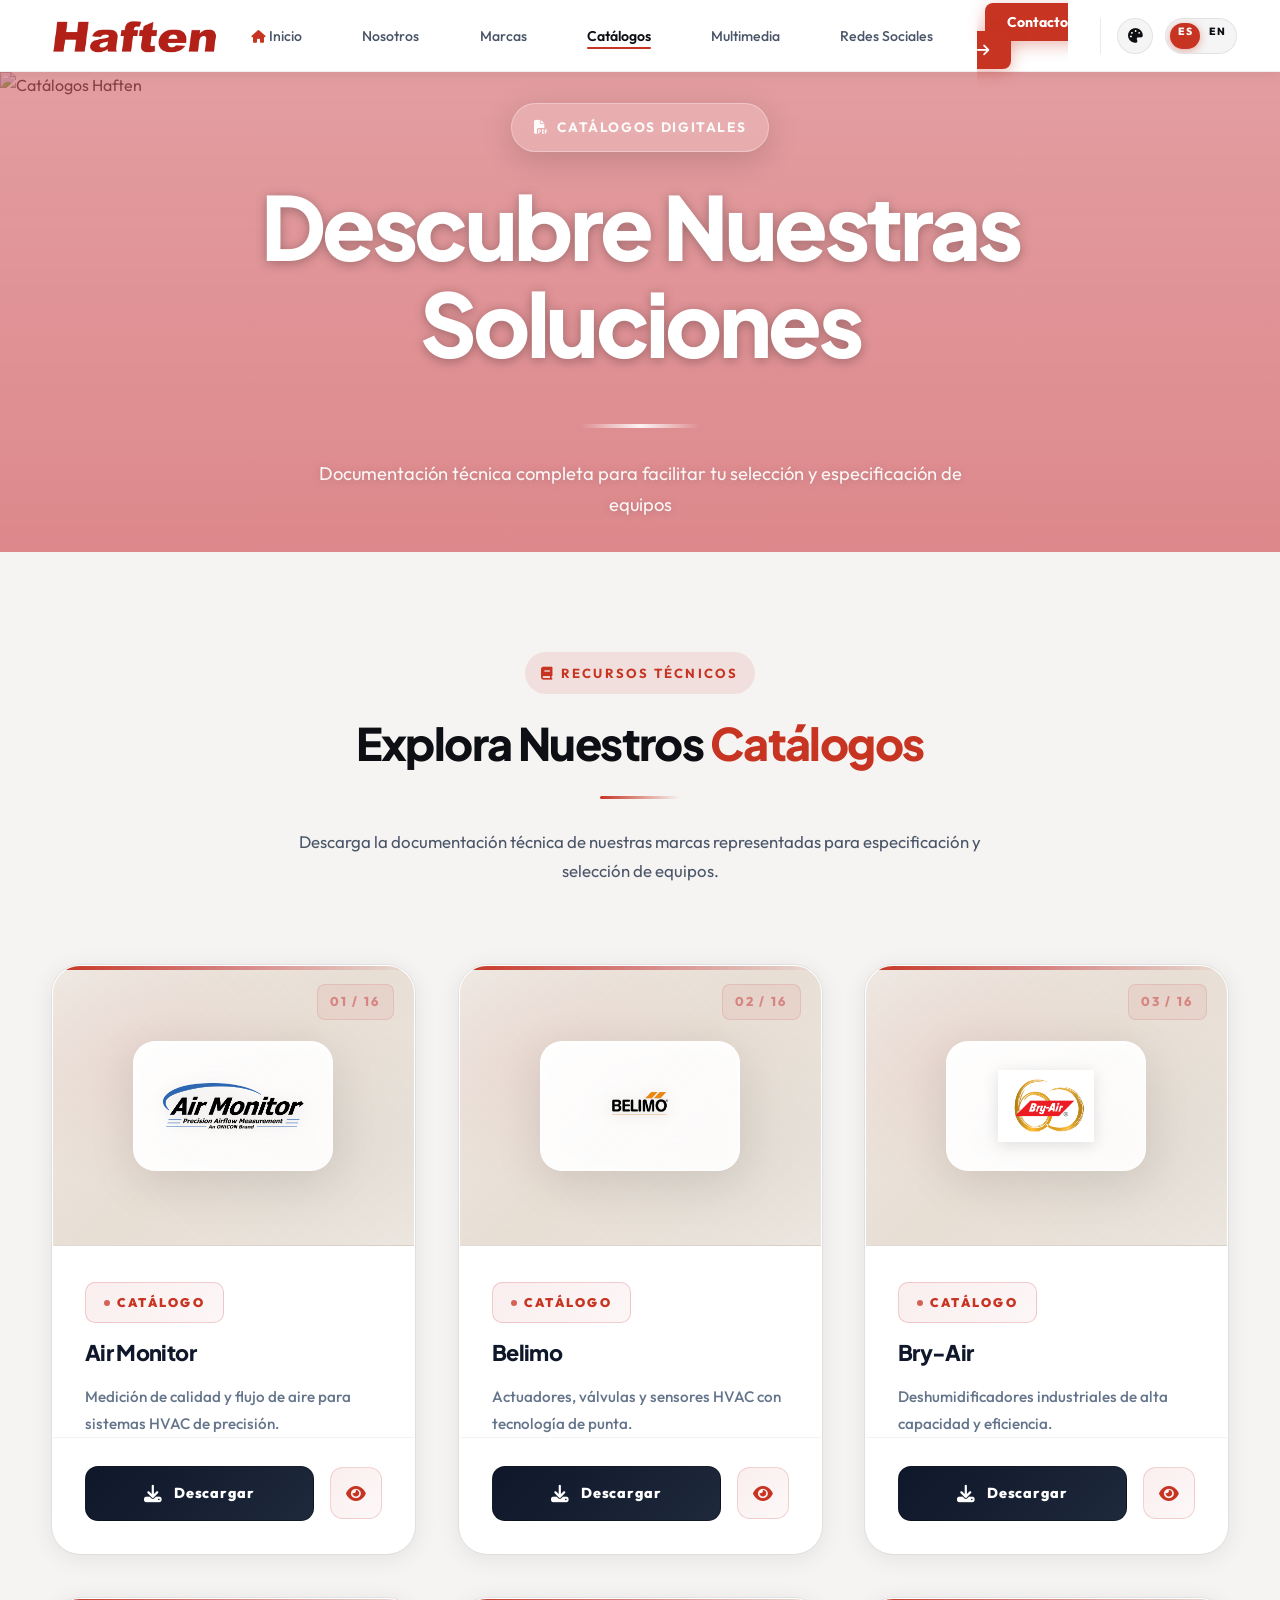
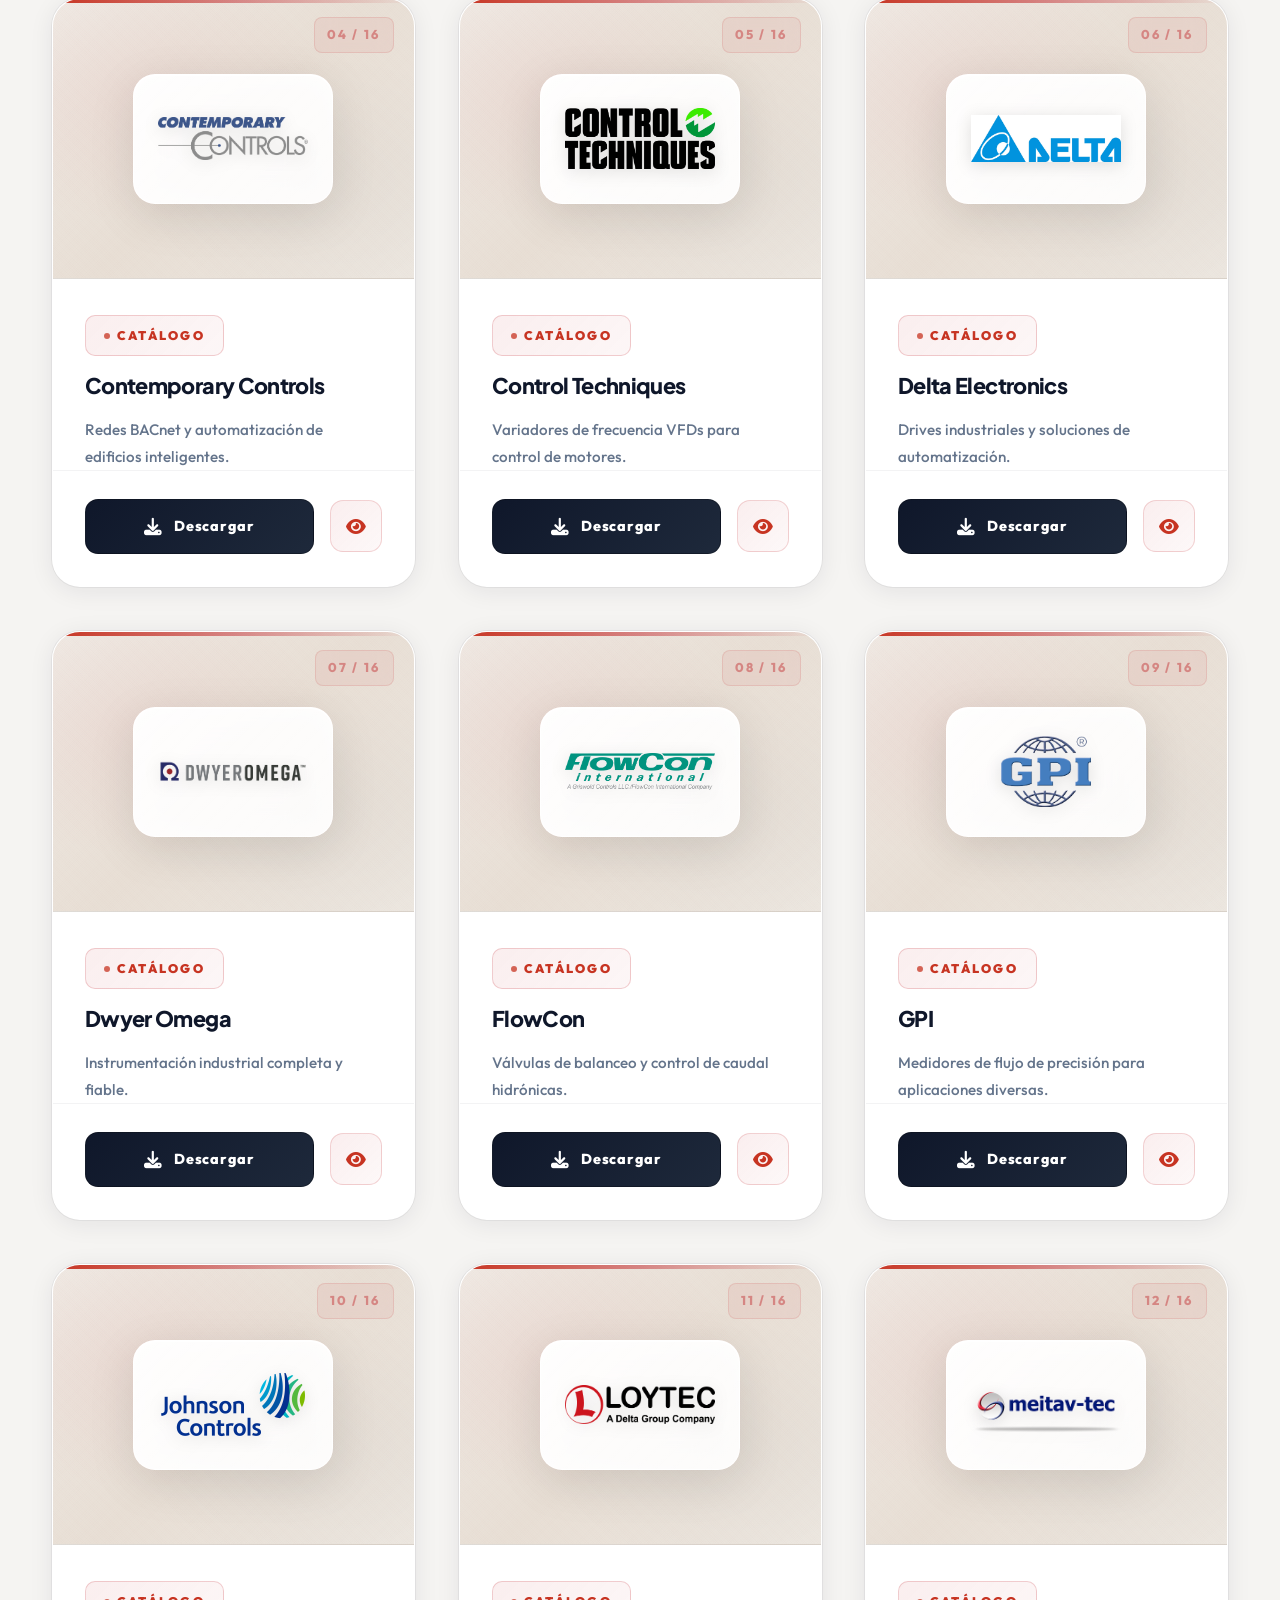
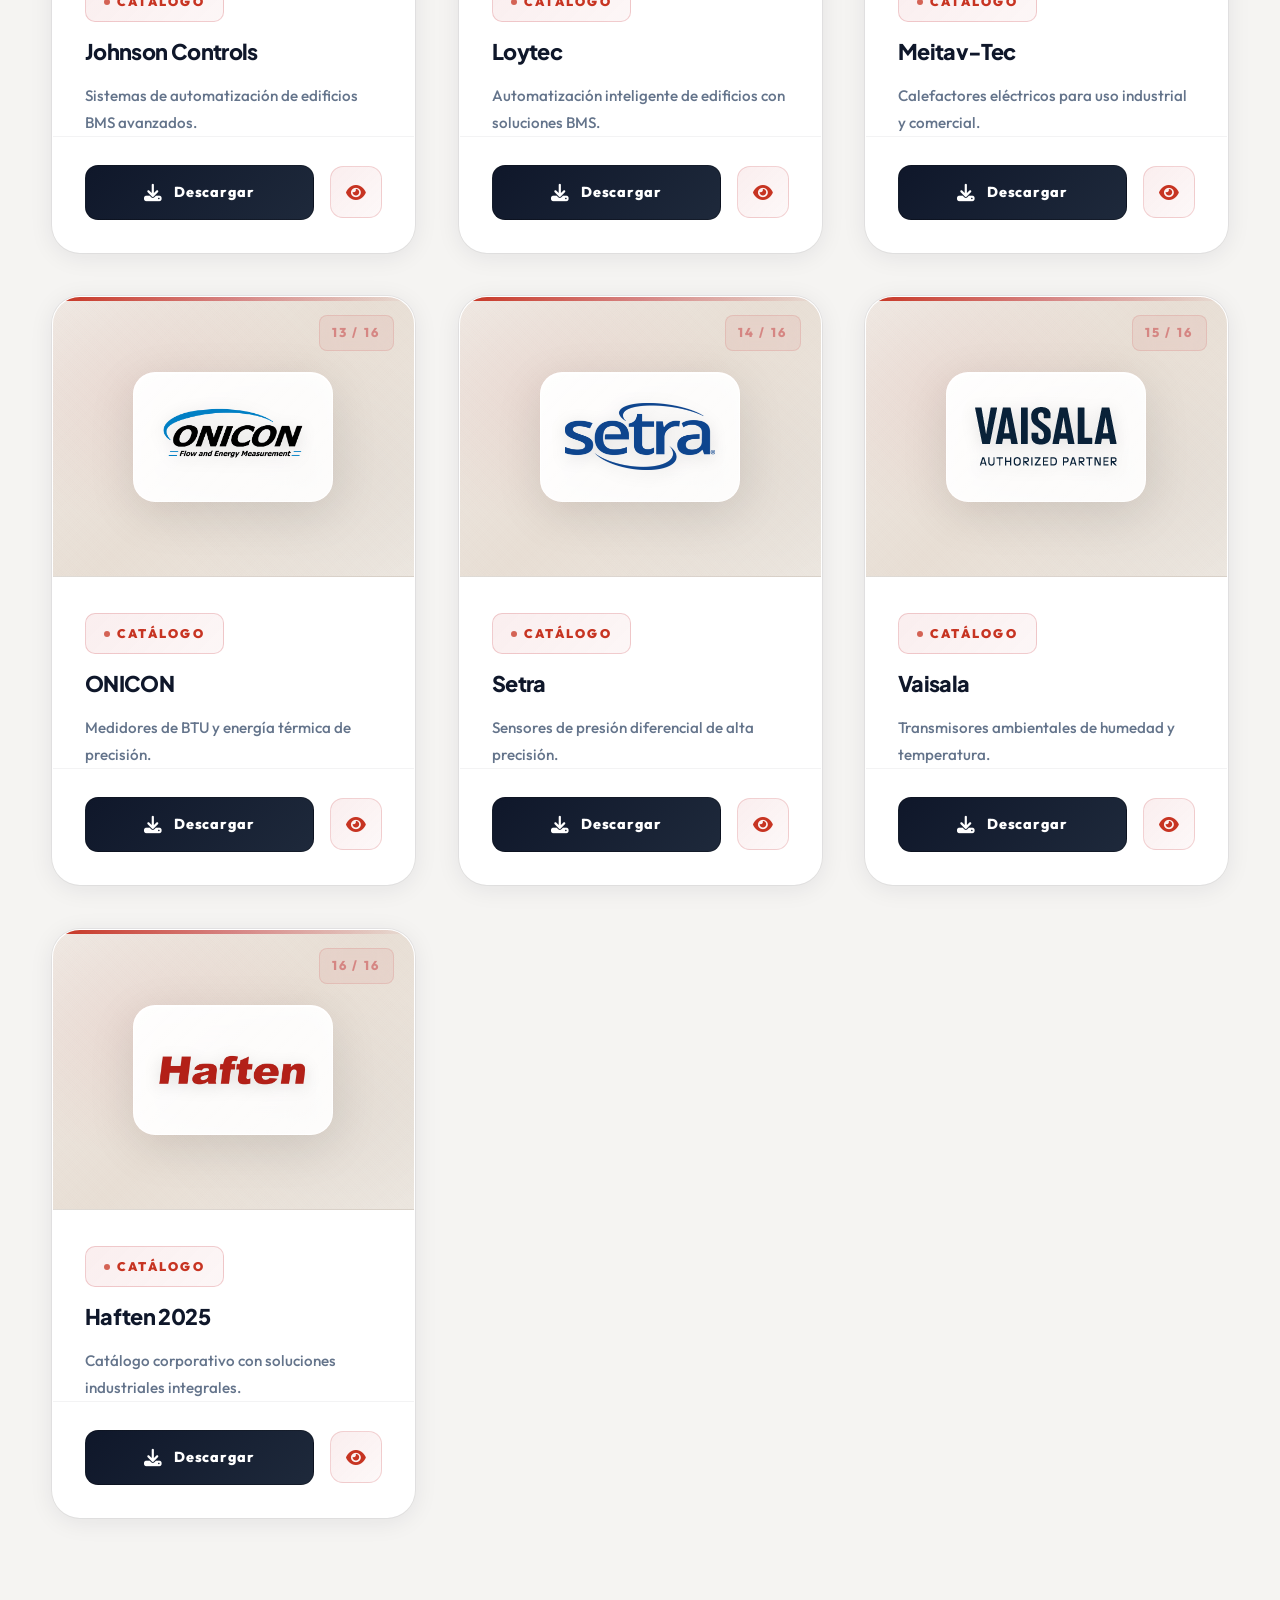
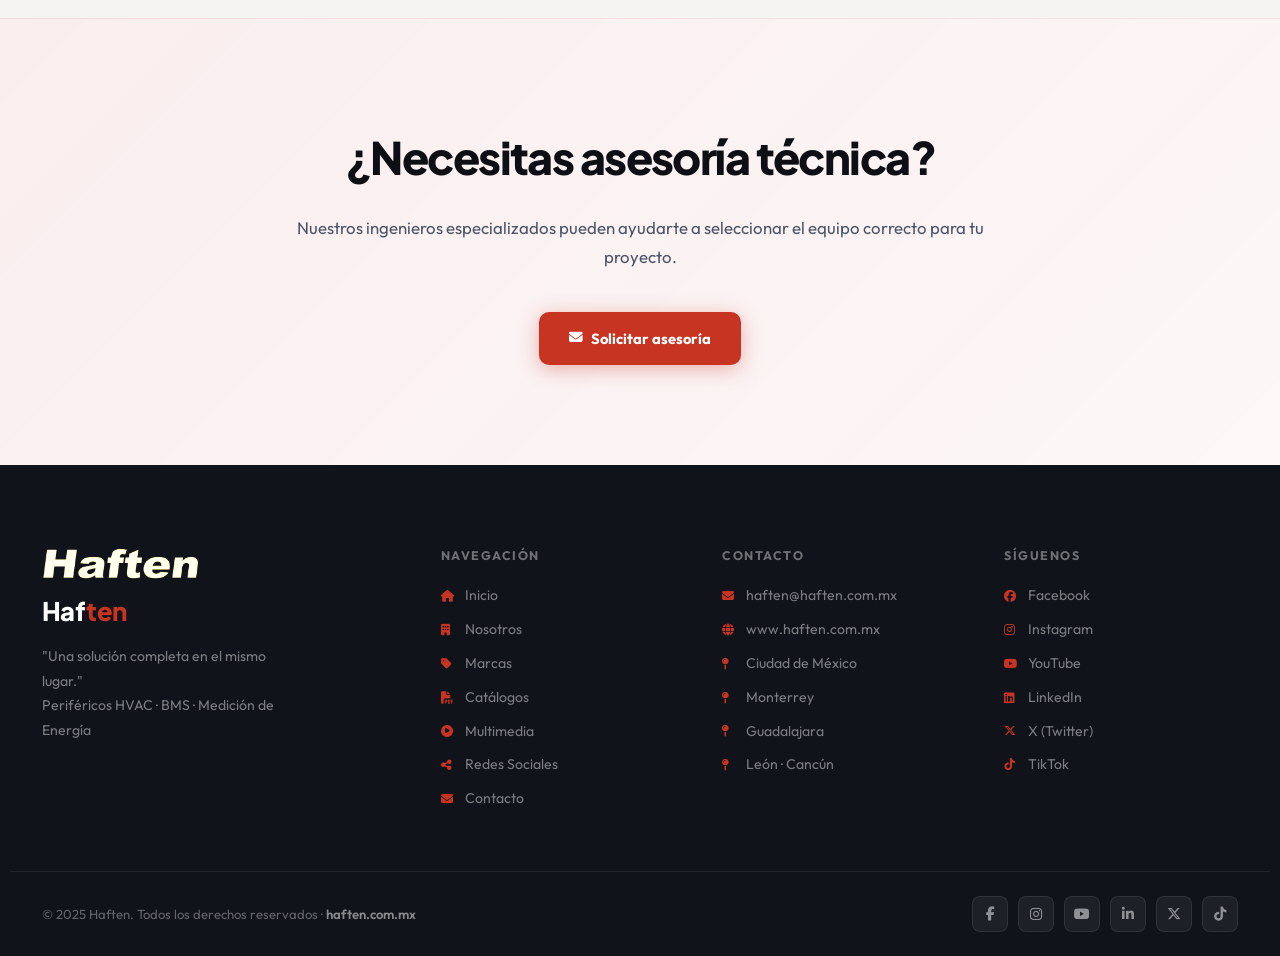
==== commit b42b5100: "cambios" ====
--- a/catalogos.html
+++ b/catalogos.html
@@ -755,154 +755,98 @@
             line-height: 1.75;
         }
 
+        /* FOOTER */
         .site-footer {
-            background: #1a1a2e;
-            color: #f9f8f6;
-            padding: clamp(48px, 8vw, 80px) 0 clamp(24px, 4vw, 40px);
-            border-top: 1px solid rgba(255, 255, 255, .08);
-            position: relative;
-            overflow: hidden;
-        }
-
-        .site-footer::before {
-            content: '';
-            position: absolute;
-            inset: 0;
-            background-image: radial-gradient(circle at 20% 50%, rgba(193, 39, 45, 0.03) 0%, transparent 50%);
-            pointer-events: none;
+            background: var(--bg-dark);
+            color: rgba(255, 255, 255, .7);
+            padding: 80px 0 0;
         }
 
         .footer-grid {
-            max-width: 1300px;
+            display: grid;
+            grid-template-columns: 1.5fr 1fr 1fr 1fr;
+            gap: 48px;
+            padding: 0 32px 60px;
+            max-width: 1260px;
             margin: 0 auto;
-            padding: 0 clamp(16px, 5vw, 52px);
-            display: grid;
-            grid-template-columns: repeat(auto-fit, minmax(clamp(240px, 20vw, 280px), 1fr));
-            gap: clamp(36px, 5vw, 56px);
-            position: relative;
-            z-index: 1;
-        }
-
-        .footer-grid>div:first-child {
-            grid-column: 1/-1;
-            display: grid;
-            grid-template-columns: repeat(auto-fit, minmax(clamp(220px, 25vw, 300px), 1fr));
-            gap: clamp(32px, 5vw, 48px);
-            padding-bottom: clamp(28px, 4vw, 40px);
-            border-bottom: 1px solid rgba(255, 255, 255, .12);
         }
 
         .footer-logo {
-            max-height: clamp(32px, 6vw, 48px);
-            width: auto;
-            display: block;
-            margin-bottom: 12px;
+            height: 36px;
+            margin-bottom: 8px;
+            filter: brightness(10);
         }
 
         .footer-logo-text {
             font-family: 'Plus Jakarta Sans', sans-serif;
-            font-size: clamp(1.1rem, 2.5vw, 1.4rem);
-            font-weight: 800;
+            font-size: 1.6rem;
+            font-weight: 900;
             color: #fff;
-            letter-spacing: -.02em;
-            margin-bottom: 14px;
+            margin-bottom: 12px;
         }
 
         .footer-logo-text span {
-            color: #ffccc7;
+            color: var(--ac);
         }
 
         .footer-desc {
-            font-size: clamp(0.85rem, 1.6vw, 0.95rem);
-            line-height: 1.6;
-            color: rgba(255, 255, 255, .65);
-            margin: 0;
-        }
-
-        .footer-col {
+            font-size: .88rem;
+            line-height: 1.75;
+            max-width: 240px;
+        }
+
+        .footer-col h4 {
+            font-size: .78rem;
+            font-weight: 700;
+            letter-spacing: .12em;
+            text-transform: uppercase;
+            color: rgba(255, 255, 255, .4);
+            margin-bottom: 18px;
+        }
+
+        .footer-col ul {
             display: flex;
             flex-direction: column;
-            gap: clamp(14px, 2vw, 18px);
-        }
-
-        .footer-col h4 {
-            font-family: 'Plus Jakarta Sans', sans-serif;
-            font-size: clamp(0.95rem, 2vw, 1.05rem);
-            font-weight: 800;
+            gap: 10px;
+        }
+
+        .footer-col a {
+            font-size: .88rem;
+            color: rgba(255, 255, 255, .6);
+            transition: var(--tr);
+            display: flex;
+            align-items: center;
+            gap: 8px;
+        }
+
+        .footer-col a:hover {
             color: #fff;
-            letter-spacing: -.02em;
-            margin: 0;
-            display: flex;
-            align-items: center;
-            gap: 8px;
-        }
-
-        .footer-col h4::after {
-            content: '';
-            width: clamp(20px, 3vw, 28px);
-            height: 2px;
-            background: linear-gradient(90deg, var(--ac), transparent);
-            border-radius: 1px;
-        }
-
-        .footer-col ul {
-            list-style: none;
-            margin: 0;
-            padding: 0;
-            display: flex;
-            flex-direction: column;
-            gap: clamp(10px, 1.5vw, 14px);
-        }
-
-        .footer-col a {
-            color: rgba(255, 255, 255, .65);
-            text-decoration: none;
-            font-size: clamp(0.82rem, 1.5vw, 0.92rem);
-            display: flex;
-            align-items: center;
-            gap: 8px;
-            transition: all 0.28s cubic-bezier(.4, 0, .2, 1);
-            padding: 4px 0;
-        }
-
-        .footer-col a:hover {
-            color: #ffccc7;
-            transform: translateX(4px);
-        }
-
-        .footer-col i {
-            color: rgba(193, 39, 45, 0.6);
-            font-size: clamp(0.75rem, 1.5vw, 0.85rem);
-            transition: color 0.28s ease;
-        }
-
-        .footer-col a:hover i {
-            color: #ffccc7;
+        }
+
+        .footer-col a i {
+            width: 16px;
+            color: rgba(var(--ac-rgb), .7);
         }
 
         .footer-bottom {
-            max-width: 1300px;
-            margin: clamp(28px, 4vw, 40px) auto 0;
-            padding: clamp(20px, 3vw, 28px) clamp(16px, 5vw, 52px) 0;
-            border-top: 1px solid rgba(255, 255, 255, .08);
-            display: grid;
-            grid-template-columns: 1fr auto;
-            gap: clamp(20px, 3vw, 32px);
-            align-items: center;
-            position: relative;
-            z-index: 1;
+            border-top: 1px solid rgba(255, 255, 255, .07);
+            padding: 24px 32px;
+            max-width: 1260px;
+            margin: 0 auto;
+            display: flex;
+            align-items: center;
+            justify-content: space-between;
+            flex-wrap: wrap;
+            gap: 16px;
         }
 
         .footer-copy {
-            font-size: clamp(0.8rem, 1.5vw, 0.9rem);
-            color: rgba(255, 255, 255, .45);
-            display: block;
+            font-size: .82rem;
+            color: rgba(255, 255, 255, .35);
         }
 
         .footer-copy a {
-            color: #ffccc7;
-            text-decoration: none;
-            transition: color 0.28s ease;
+            color: rgba(255, 255, 255, .5);
         }
 
         .footer-copy a:hover {
@@ -911,81 +855,43 @@
 
         .footer-social {
             display: flex;
-            gap: clamp(12px, 2vw, 18px);
-            flex-wrap: wrap;
-            justify-content: flex-end;
+            gap: 10px;
         }
 
         .footer-social a {
-            width: clamp(32px, 5vw, 40px);
-            height: clamp(32px, 5vw, 40px);
+            width: 36px;
+            height: 36px;
+            border-radius: 8px;
+            background: rgba(255, 255, 255, .06);
+            border: 1px solid rgba(255, 255, 255, .08);
             display: flex;
             align-items: center;
             justify-content: center;
-            border-radius: 8px;
-            background: rgba(193, 39, 45, 0.1);
-            color: #ffccc7;
-            text-decoration: none;
-            transition: all 0.28s cubic-bezier(.4, 0, .2, 1);
-            border: 1px solid rgba(193, 39, 45, 0.2);
+            font-size: .88rem;
+            color: rgba(255, 255, 255, .5);
+            transition: var(--tr);
         }
 
         .footer-social a:hover {
-            background: rgba(193, 39, 45, 0.25);
+            background: var(--ac);
+            border-color: var(--ac);
             color: #fff;
-            border-color: rgba(193, 39, 45, 0.5);
-            transform: translateY(-4px);
-            box-shadow: 0 8px 16px rgba(193, 39, 45, 0.15);
-        }
-
-        .footer-social i {
-            font-size: clamp(0.9rem, 1.8vw, 1.1rem);
-        }
-
-        @media (max-width:1024px) {
+            transform: translateY(-3px);
+        }
+
+        /* Responsive */
+        @media(max-width:1024px) {
             .footer-grid {
-                grid-template-columns: repeat(2, 1fr);
-            }
-
-            .footer-grid>div:first-child {
-                grid-column: 1/-1;
-            }
-
-            .cat-grid-full {
-                grid-template-columns: repeat(2, 1fr);
-            }
-        }
-
-        @media (max-width:700px) {
+                grid-template-columns: 1fr 1fr;
+                gap: 36px;
+            }
+        }
+
+        @media(max-width:540px) {
             .footer-grid {
                 grid-template-columns: 1fr;
-            }
-
-            .footer-grid>div:first-child {
-                grid-template-columns: 1fr;
-                gap: clamp(24px, 4vw, 32px);
-            }
-
-            .footer-bottom {
-                grid-template-columns: 1fr;
-            }
-
-            .footer-social {
-                justify-content: center;
-            }
-
-            .cat-grid-full {
-                grid-template-columns: 1fr;
-            }
-        }
-
-        @media (max-width:480px) {
-            .footer-grid {
-                padding: 0 clamp(12px, 3vw, 16px);
-            }
-
-            .footer-logo-text {
-                font-size: 1rem;
+                gap: 28px;
+                padding: 0 20px 40px;
             }
         }
     </style>
@@ -1390,8 +1296,9 @@
                 <p class="footer-desc">"Una solución completa en el mismo lugar."<br>Periféricos HVAC · BMS · Medición
                     de Energía</p>
             </div>
+
             <div class="footer-col">
-                <h4><i class="fa-solid fa-sitemap" style="color:rgba(255,255,255,.4)"></i> Navegación</h4>
+                <h4>Navegación</h4>
                 <ul>
                     <li><a href="index.html"><i class="fa-solid fa-house"></i>Inicio</a></li>
                     <li><a href="nosotros.html"><i class="fa-solid fa-building"></i>Nosotros</a></li>
@@ -1402,8 +1309,9 @@
                     <li><a href="contacto.html"><i class="fa-solid fa-envelope"></i>Contacto</a></li>
                 </ul>
             </div>
+
             <div class="footer-col">
-                <h4><i class="fa-solid fa-phone" style="color:rgba(255,255,255,.4)"></i> Contacto</h4>
+                <h4>Contacto</h4>
                 <ul>
                     <li><a href="mailto:haften@haften.com.mx"><i
                                 class="fa-solid fa-envelope"></i>haften@haften.com.mx</a></li>
@@ -1415,8 +1323,9 @@
                     <li><a href="#"><i class="fa-solid fa-map-pin"></i>León · Cancún</a></li>
                 </ul>
             </div>
+
             <div class="footer-col">
-                <h4><i class="fa-solid fa-heart" style="color:rgba(255,255,255,.4)"></i> Síguenos</h4>
+                <h4>Síguenos</h4>
                 <ul>
                     <li><a href="https://www.facebook.com/HaftenOficial" target="_blank"><i
                                 class="fa-brands fa-facebook"></i>Facebook</a></li>
@@ -1433,25 +1342,24 @@
                 </ul>
             </div>
         </div>
+
         <div class="footer-bottom">
             <span class="footer-copy">© 2025 Haften. Todos los derechos reservados · <a href="https://haften.com.mx"
                     target="_blank">haften.com.mx</a></span>
             <div class="footer-social">
-                <a href="https://www.facebook.com/HaftenOficial" target="_blank" title="Facebook"><i
+                <a href="https://www.facebook.com/HaftenOficial" target="_blank"><i
                         class="fa-brands fa-facebook-f"></i></a>
-                <a href="https://www.instagram.com/Haftenoficial" target="_blank" title="Instagram"><i
+                <a href="https://www.instagram.com/Haftenoficial" target="_blank"><i
                         class="fa-brands fa-instagram"></i></a>
-                <a href="https://www.youtube.com/@Haftenoficial/videos" target="_blank" title="YouTube"><i
+                <a href="https://www.youtube.com/@Haftenoficial/videos" target="_blank"><i
                         class="fa-brands fa-youtube"></i></a>
-                <a href="https://www.linkedin.com/company/haften/" target="_blank" title="LinkedIn"><i
+                <a href="https://www.linkedin.com/company/haften/" target="_blank"><i
                         class="fa-brands fa-linkedin-in"></i></a>
-                <a href="https://x.com/haften1" target="_blank" title="X"><i class="fa-brands fa-x-twitter"></i></a>
-                <a href="https://www.tiktok.com/@Haftenoficial/" target="_blank" title="TikTok"><i
-                        class="fa-brands fa-tiktok"></i></a>
+                <a href="https://x.com/haften1" target="_blank"><i class="fa-brands fa-x-twitter"></i></a>
+                <a href="https://www.tiktok.com/@Haftenoficial/" target="_blank"><i class="fa-brands fa-tiktok"></i></a>
             </div>
         </div>
     </footer>
-
     <script src="haften-shared.js"></script>
     <script>
         const menuBtn = document.getElementById('menu-toggle');
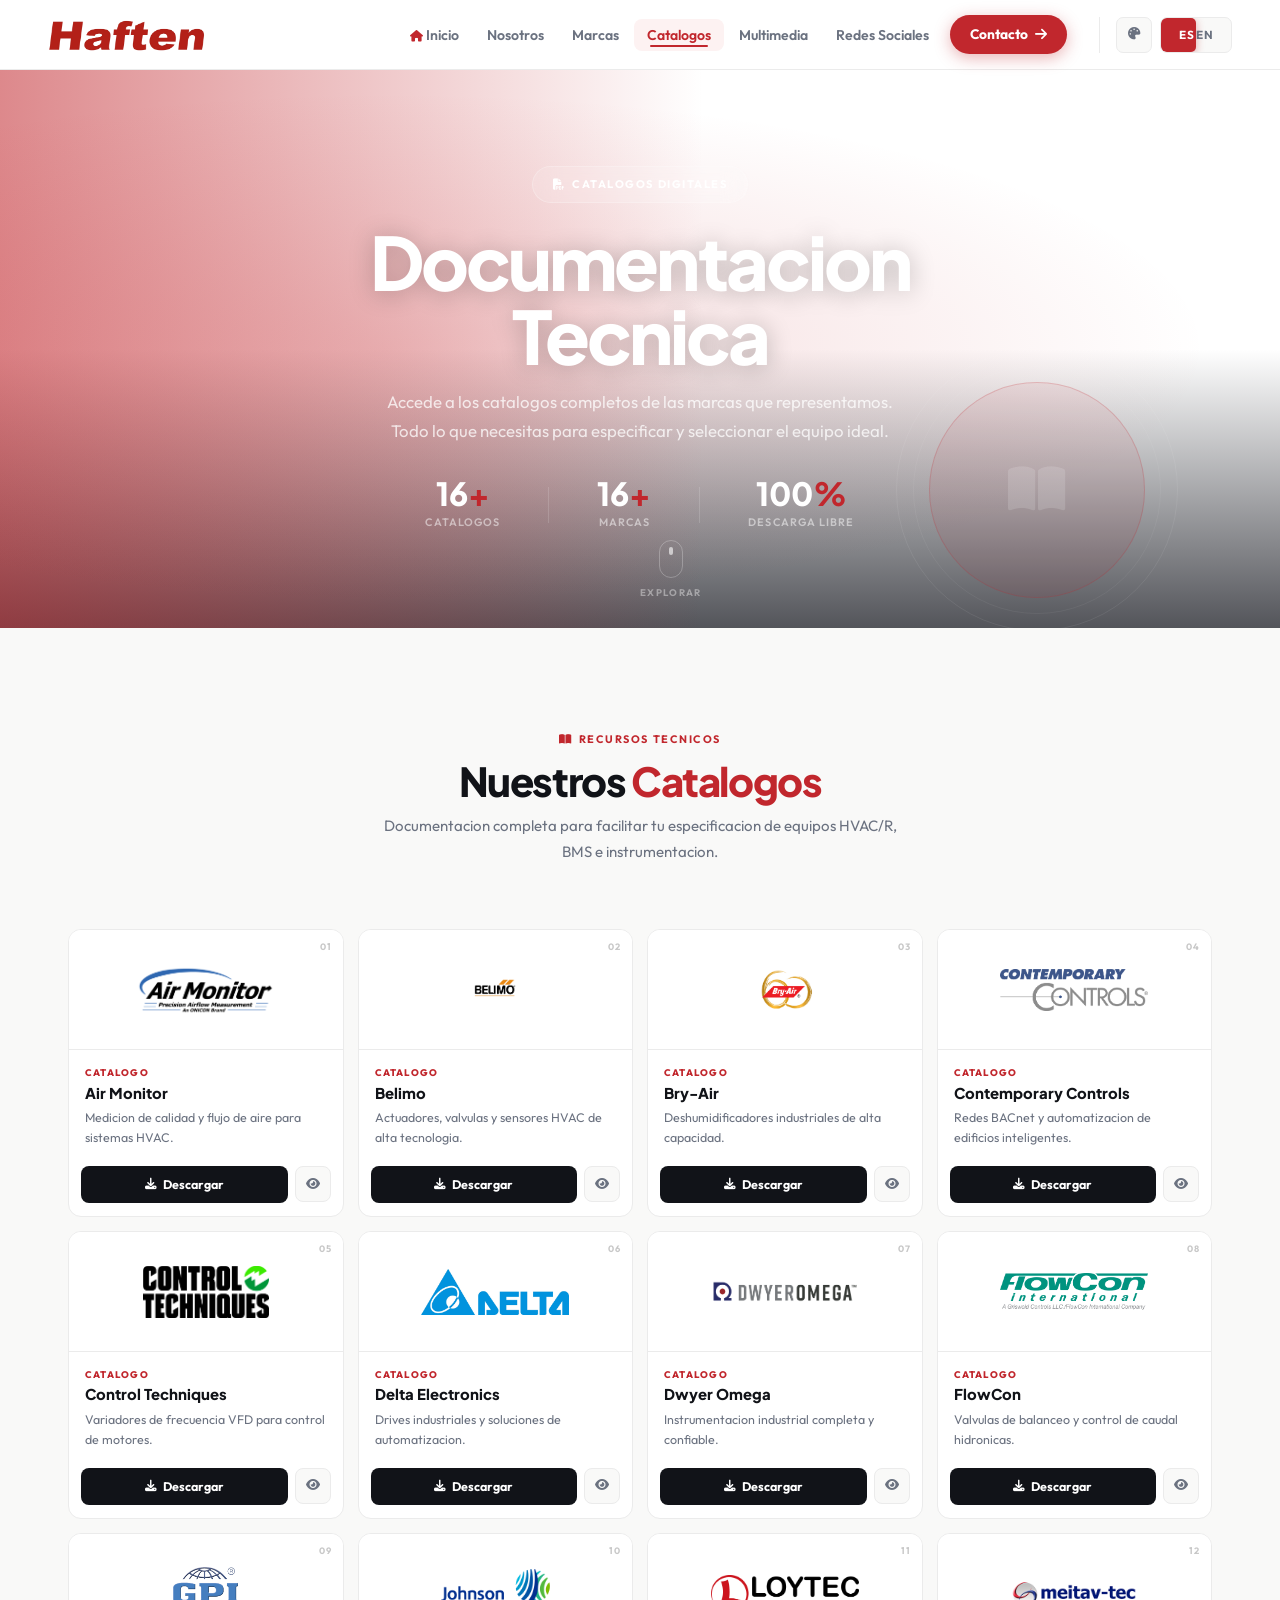
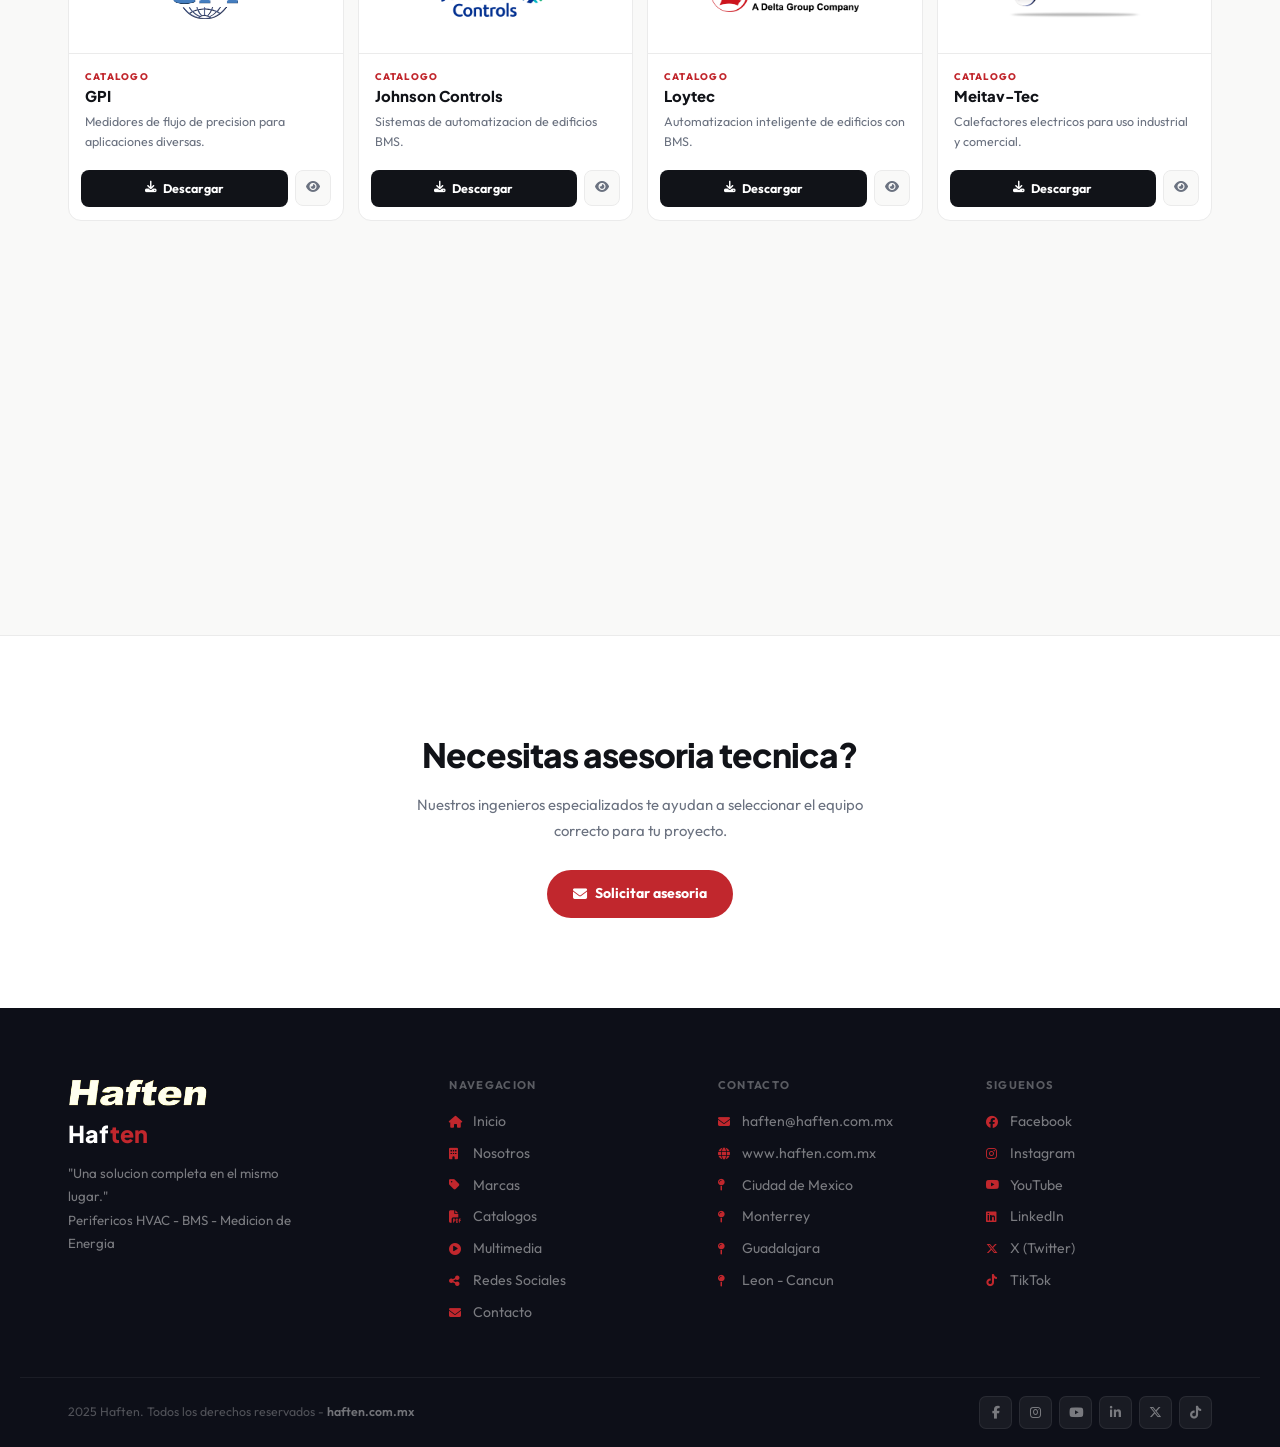
==== commit 5943b0be: "catalogos" ====
--- a/catalogos.html
+++ b/catalogos.html
@@ -4,170 +4,353 @@
 <head>
     <meta charset="UTF-8" />
     <meta name="viewport" content="width=device-width, initial-scale=1.0" />
-    <title>Catálogos – Haften</title>
-    <meta name="description"
-        content="Descarga los catálogos digitales de todas las marcas representadas por Haften: Belimo, Bry-Air, ONICON, GPI, Loytec y más." />
+    <title>Catalogos - Haften</title>
+    <meta name="description" content="Descarga los catalogos digitales de todas las marcas representadas por Haften." />
     <link rel="preconnect" href="https://fonts.googleapis.com">
-    <link rel="preconnect" href="https://cdnjs.cloudflare.com">
     <link rel="stylesheet" href="https://cdnjs.cloudflare.com/ajax/libs/font-awesome/6.5.0/css/all.min.css" />
     <link rel="stylesheet"
-        href="https://fonts.googleapis.com/css2?family=Outfit:wght@300;400;500;600;700;800;900&family=Plus+Jakarta+Sans:wght@400;600;700;800&display=swap" />
+        href="https://fonts.googleapis.com/css2?family=Outfit:wght@400;500;600;700;800&family=Plus+Jakarta+Sans:wght@700;800;900&display=swap" />
     <link rel="stylesheet" href="haften.css" />
     <style>
+        *,
+        *::before,
+        *::after {
+            box-sizing: border-box;
+            margin: 0;
+            padding: 0;
+        }
+
+        :root {
+            --ac: #C1272D;
+            --ac-dark: #9B1F24;
+            --ac-rgb: 193, 39, 45;
+            --ac-light: #FDF2F2;
+            --bg: #FFFFFF;
+            --bg-2: #F9F9F8;
+            --bg-dark: #0D0F18;
+            --text: #111318;
+            --text-2: #6B7280;
+            --border: #EBEBEB;
+            --nav-h: 70px;
+            --radius: 10px;
+            --tr: all .2s ease;
+        }
+
         html,
         body {
-            max-width: 100vw;
             overflow-x: hidden;
+            font-family: 'Outfit', sans-serif;
+            color: var(--text);
+            background: var(--bg);
+        }
+
+        img {
+            display: block;
+            max-width: 100%;
+        }
+
+        a {
+            text-decoration: none;
+            color: inherit;
+        }
+
+        ul {
+            list-style: none;
+        }
+
+        .container {
+            max-width: 1240px;
+            margin: 0 auto;
+            padding: 0 clamp(18px, 4vw, 48px);
+        }
+
+        /* NAV */
+        #navbar {
+            position: fixed;
+            top: 0;
+            left: 0;
+            right: 0;
+            z-index: 1000;
+            height: var(--nav-h);
+            background: rgba(255, 255, 255, .97);
+            backdrop-filter: blur(16px);
+            border-bottom: 1px solid var(--border);
+            transition: box-shadow .25s;
+        }
+
+        #navbar.scrolled {
+            box-shadow: 0 2px 20px rgba(0, 0, 0, .07);
         }
 
         .nav-inner {
             display: flex;
             align-items: center;
             justify-content: space-between;
-            width: 100%;
-            padding: clamp(10px, 2vw, 18px) clamp(16px, 5vw, 52px);
+            height: 100%;
+            padding: 0 clamp(16px, 4vw, 48px);
             position: relative;
         }
 
+        .nav-logo img {
+            height: 36px;
+        }
+
+        .nav-logo-text {
+            font-family: 'Plus Jakarta Sans', sans-serif;
+            font-size: 1.45rem;
+            font-weight: 900;
+        }
+
+        .nav-logo-text span {
+            color: var(--ac);
+        }
+
         .nav-links {
             display: flex;
             align-items: center;
-            gap: clamp(14px, 2.2vw, 36px);
-            margin: 0;
-            flex-wrap: nowrap !important;
+            gap: 2px;
+        }
+
+        .nav-link {
+            padding: 7px 13px;
+            border-radius: 8px;
+            font-size: .88rem;
+            font-weight: 600;
+            color: var(--text-2);
+            transition: var(--tr);
+            white-space: nowrap;
+        }
+
+        .nav-link:hover,
+        .nav-link.active {
+            color: var(--ac);
+            background: var(--ac-light);
+        }
+
+        .nav-cta {
+            display: inline-flex;
+            align-items: center;
+            gap: 7px;
+            padding: 8px 20px;
+            background: var(--ac);
+            color: #fff;
+            border-radius: 100px;
+            font-size: .86rem;
+            font-weight: 700;
+            transition: var(--tr);
+            margin-left: 6px;
+        }
+
+        .nav-cta:hover {
+            background: var(--ac-dark);
+            transform: translateY(-1px);
+        }
+
+        .nav-settings {
+            display: flex;
+            align-items: center;
+            gap: 8px;
+        }
+
+        .theme-toggle-btn,
+        .lang-pill {
+            display: flex;
+            align-items: center;
+            gap: 4px;
+            padding: 6px 11px;
+            border-radius: 7px;
+            font-size: .78rem;
+            font-weight: 600;
+            border: 1px solid var(--border);
+            background: var(--bg-2);
+            cursor: pointer;
+            color: var(--text-2);
+            transition: var(--tr);
+        }
+
+        .theme-toggle-btn:hover,
+        .lang-pill:hover {
+            border-color: var(--ac);
+            color: var(--ac);
+        }
+
+        .lang-pill {
+            position: relative;
+            overflow: hidden;
+        }
+
+        .lang-highlight {
+            position: absolute;
+            left: 0;
+            top: 0;
+            bottom: 0;
+            width: 50%;
+            background: var(--ac);
+            border-radius: 5px;
+            transition: .3s;
+        }
+
+        .lang-opt {
+            position: relative;
+            z-index: 1;
+            font-size: .73rem;
+            font-weight: 700;
+            padding: 0 3px;
+            transition: .3s;
+        }
+
+        .lang-pill .opt-es {
+            color: #fff;
+        }
+
+        .lang-pill .opt-en {
+            color: var(--text-2);
+        }
+
+        #accent-panel {
+            position: absolute;
+            top: calc(100% + 8px);
+            right: 0;
+            background: #fff;
+            border: 1px solid var(--border);
+            border-radius: var(--radius);
+            padding: 14px 18px;
+            box-shadow: 0 12px 36px rgba(0, 0, 0, .09);
+            min-width: 190px;
+            display: none;
+            z-index: 100;
+        }
+
+        #accent-panel.open {
+            display: block;
+        }
+
+        .panel-label {
+            font-size: .7rem;
+            font-weight: 700;
+            letter-spacing: .1em;
+            text-transform: uppercase;
+            color: var(--text-2);
+            margin-bottom: 10px;
+        }
+
+        .accent-options {
+            display: flex;
+            gap: 8px;
+        }
+
+        .ac-swatch {
+            width: 26px;
+            height: 26px;
+            border-radius: 50%;
+            cursor: pointer;
+            border: 3px solid transparent;
+            transition: var(--tr);
+        }
+
+        .ac-swatch.active {
+            border-color: var(--text);
+        }
+
+        .ac-swatch[data-accent="red"] {
+            background: #C1272D;
+        }
+
+        .ac-swatch[data-accent="blue"] {
+            background: #2563EB;
+        }
+
+        .ac-swatch[data-accent="emerald"] {
+            background: #059669;
+        }
+
+        .ac-swatch[data-accent="violet"] {
+            background: #7C3AED;
+        }
+
+        .ac-swatch[data-accent="orange"] {
+            background: #EA580C;
+        }
+
+        .ac-swatch[data-accent="rose"] {
+            background: #E11D48;
         }
 
         #menu-toggle {
             display: none;
             background: transparent;
-            border: none;
+            border: 1px solid var(--border);
+            border-radius: 8px;
             cursor: pointer;
-            padding: 6px 4px;
-            transition: transform 0.3s ease;
-        }
-
-        #menu-toggle:hover {
-            transform: scale(1.1);
+            padding: 7px 9px;
+            gap: 4px;
+            flex-direction: column;
+            align-items: center;
         }
 
         #menu-toggle span {
             display: block;
-            width: 24px;
-            height: 2.5px;
-            background-color: var(--ac, #C1272D);
-            margin: 5.5px 0;
+            width: 20px;
+            height: 2px;
+            background: var(--text);
             border-radius: 2px;
-            transition: all 0.35s cubic-bezier(.4, 0, .2, 1);
-        }
-
-        #menu-toggle.active span:nth-child(1) {
-            transform: rotate(45deg) translate(11px, 11px);
-        }
-
-        #menu-toggle.active span:nth-child(2) {
+            transition: .3s;
+        }
+
+        #menu-toggle.open span:nth-child(1) {
+            transform: translateY(6px) rotate(45deg);
+        }
+
+        #menu-toggle.open span:nth-child(2) {
             opacity: 0;
-            transform: translateX(-8px);
-        }
-
-        #menu-toggle.active span:nth-child(3) {
-            transform: rotate(-45deg) translate(8px, -8px);
-        }
-
-        @media (max-width: 1220px) {
+        }
+
+        #menu-toggle.open span:nth-child(3) {
+            transform: translateY(-6px) rotate(-45deg);
+        }
+
+        @media(max-width:1100px) {
             #menu-toggle {
-                display: block;
+                display: flex;
             }
 
-            .nav-settings {
-                display: flex;
-                align-items: center;
-                margin-left: auto;
-                gap: clamp(10px, 2vw, 16px);
-                margin-right: 10px;
-            }
-
             .nav-links {
-                position: fixed;
-                top: var(--nav-h, 70px);
+                position: absolute;
+                top: 100%;
                 left: 0;
-                width: 100%;
-                max-height: calc(100vh - 70px);
+                right: 0;
                 background: #fff;
+                border-top: 1px solid var(--border);
                 flex-direction: column;
-                align-items: stretch;
-                padding: clamp(20px, 5vw, 32px);
-                box-shadow: 0 12px 48px rgba(0, 0, 0, .15);
-                z-index: 9998;
+                align-items: flex-start;
+                padding: 14px 20px 20px;
+                gap: 2px;
+                box-shadow: 0 12px 36px rgba(0, 0, 0, .09);
+                z-index: 999;
                 opacity: 0;
                 visibility: hidden;
-                transform: translateY(-20px);
-                transition: all 0.38s cubic-bezier(.34, .67, .36, 1.56);
-                overflow-y: auto;
+                transform: translateY(-6px);
+                transition: all .28s ease;
             }
 
-            .nav-links.active,
-            .nav-links.open,
-            .nav-links.show {
+            .nav-links.active {
                 opacity: 1;
                 visibility: visible;
                 transform: translateY(0);
             }
 
             .nav-link {
-                padding: clamp(10px, 2vw, 16px) clamp(12px, 2vw, 18px);
-                border-radius: 10px;
-                font-size: clamp(0.9rem, 2.5vw, 1rem);
-                transition: all 0.26s cubic-bezier(.4, 0, .2, 1);
-                display: flex;
-                align-items: center;
-                gap: 8px;
-                color: var(--text);
+                width: 100%;
             }
 
-            .nav-link:hover {
-                background: rgba(193, 39, 45, 0.08);
-                color: var(--ac);
-                transform: translateX(4px);
-            }
-
-            .nav-link.active {
-                color: var(--ac);
-            }
-
             .nav-cta {
-                display: flex;
-                align-items: center;
-                margin-top: clamp(12px, 3vw, 20px);
-                padding: clamp(11px, 2vw, 14px) clamp(16px, 3vw, 22px);
                 width: 100%;
                 justify-content: center;
-                background: var(--ac);
-                color: #fff;
-                border-radius: 8px;
-                font-weight: 600;
-                gap: 8px;
+                margin: 6px 0 0;
             }
-
-            .nav-logo img {
-                max-height: clamp(32px, 8vw, 48px);
-            }
-        }
-
-        @media (max-width: 640px) {
-            .nav-inner {
-                padding: 8px clamp(10px, 3vw, 16px);
-            }
-
-            .nav-links {
-                padding: clamp(16px, 4vw, 24px);
-            }
-
-            .nav-link {
-                font-size: 0.92rem;
-                padding: 10px 12px;
-            }
-        }
-
+        }
+
+        /* LOADER */
         #page-loader {
             position: fixed;
             inset: 0;
@@ -177,7 +360,8 @@
             flex-direction: column;
             align-items: center;
             justify-content: center;
-            transition: opacity 0.6s ease, visibility 0.6s ease;
+            gap: 18px;
+            transition: opacity .5s, visibility .5s;
         }
 
         #page-loader.fade-out {
@@ -187,636 +371,622 @@
 
         .loader-logo {
             font-family: 'Plus Jakarta Sans', sans-serif;
-            font-size: clamp(2.5rem, 6vw, 3.5rem);
+            font-size: clamp(2.2rem, 5vw, 3rem);
             font-weight: 900;
             color: #fff;
-            margin-bottom: 24px;
-            letter-spacing: -0.04em;
+            letter-spacing: -.04em;
         }
 
         .loader-logo span {
-            color: var(--ac, #C1272D);
+            color: var(--ac);
         }
 
         .loader-bar-wrap {
-            width: clamp(160px, 50vw, 220px);
-            height: 4px;
-            background: rgba(255, 255, 255, 0.1);
-            border-radius: 4px;
+            width: 180px;
+            height: 3px;
+            background: rgba(255, 255, 255, .1);
+            border-radius: 3px;
             overflow: hidden;
-            margin-bottom: 16px;
         }
 
         .loader-bar {
-            width: 0%;
+            width: 0;
             height: 100%;
-            background: var(--ac, #C1272D);
-            border-radius: 4px;
-            animation: loadingBar 1.5s cubic-bezier(0.4, 0, 0.2, 1) forwards;
-        }
-
-        .loader-text {
-            font-family: 'Outfit', sans-serif;
-            font-size: clamp(0.7rem, 1.8vw, 0.8rem);
-            color: rgba(255, 255, 255, 0.5);
-            letter-spacing: 0.15em;
-            text-transform: uppercase;
-            font-weight: 500;
-        }
-
-        @keyframes loadingBar {
-            0% {
-                width: 0%;
-            }
-
-            40% {
-                width: 60%;
-            }
-
-            100% {
+            background: var(--ac);
+            border-radius: 3px;
+            animation: loadBar 1.4s ease forwards;
+        }
+
+        @keyframes loadBar {
+            to {
                 width: 100%;
             }
         }
 
+        .loader-text {
+            font-size: .72rem;
+            color: rgba(255, 255, 255, .4);
+            letter-spacing: .15em;
+            text-transform: uppercase;
+        }
+
+        /* HERO */
         .cat-hero {
-            margin-top: var(--nav-h, 70px);
+            margin-top: var(--nav-h);
             position: relative;
-            height: clamp(320px, 55vh, 480px);
+            height: clamp(420px, 62vh, 580px);
+            display: flex;
+            align-items: center;
+            justify-content: center;
             overflow: hidden;
-            display: flex;
-            align-items: center;
-            justify-content: center;
+        }
+
+        /* Ken Burns on background */
+        .cat-hero-bg {
+            position: absolute;
+            inset: -5%;
+            background: url('https://images.unsplash.com/photo-1565008447742-97f6f38c985c?w=1920&q=85&fit=crop') center / cover;
+            filter: brightness(.38) saturate(.7);
+            animation: kenBurns 14s ease-in-out infinite alternate;
+        }
+
+        @keyframes kenBurns {
+            from {
+                transform: scale(1) translate(0, 0);
+            }
+
+            to {
+                transform: scale(1.06) translate(-1%, -.5%);
+            }
+        }
+
+        /* Multi-layer overlay for depth */
+        .cat-hero::before {
+            content: '';
+            position: absolute;
+            inset: 0;
+            z-index: 1;
+            background:
+                linear-gradient(to right, rgba(var(--ac-rgb), .55) 0%, transparent 55%),
+                linear-gradient(to top, rgba(10, 12, 20, .7) 0%, transparent 50%);
         }
 
         .cat-hero::after {
             content: '';
             position: absolute;
             inset: 0;
-            background: linear-gradient(180deg, rgba(193, 39, 45, 0.45) 0%, rgba(193, 39, 45, 0.5) 50%, rgba(193, 39, 45, 0.55) 100%);
+            z-index: 1;
+            background: radial-gradient(ellipse at 30% 50%, rgba(var(--ac-rgb), .18) 0%, transparent 65%);
+        }
+
+        /* Decorative geometric accent */
+        .hero-geo {
+            position: absolute;
             z-index: 2;
-        }
-
-        .cat-hero img {
-            width: 100%;
-            height: 100%;
-            object-fit: cover;
-            object-position: center;
+            right: clamp(40px, 8vw, 120px);
+            top: 50%;
+            transform: translateY(-50%);
+            width: clamp(180px, 22vw, 300px);
+            height: clamp(180px, 22vw, 300px);
+            border-radius: 50%;
+            border: 1px solid rgba(255, 255, 255, .08);
+            display: flex;
+            align-items: center;
+            justify-content: center;
+            opacity: 0;
+            animation: fup .8s .6s ease forwards;
+        }
+
+        .hero-geo::before {
+            content: '';
             position: absolute;
-            inset: 0;
-            opacity: 0.7;
-            z-index: 0;
-        }
-
-        .cat-hero-overlay {
+            inset: 16px;
+            border-radius: 50%;
+            border: 1px solid rgba(255, 255, 255, .06);
+        }
+
+        .hero-geo::after {
+            content: '';
+            position: absolute;
+            inset: 32px;
+            border-radius: 50%;
+            background: rgba(var(--ac-rgb), .07);
+            border: 1px solid rgba(var(--ac-rgb), .2);
+        }
+
+        .hero-geo-inner {
+            position: relative;
+            z-index: 1;
+            font-size: clamp(2.5rem, 4vw, 4rem);
+            color: rgba(255, 255, 255, .15);
+        }
+
+        .cat-hero-content {
             position: relative;
             z-index: 3;
-            display: flex;
-            align-items: center;
-            justify-content: center;
-            flex-direction: column;
             text-align: center;
-            padding: clamp(32px, 6vw, 64px);
-            max-width: 900px;
-            width: 100%;
-        }
-
-        .cat-hero-label {
+            padding: 0 clamp(20px, 5vw, 48px);
+            max-width: 780px;
+        }
+
+        .hero-pill {
             display: inline-flex;
             align-items: center;
-            gap: 8px;
-            font-size: clamp(0.75rem, 1.8vw, 0.85rem);
-            font-weight: 700;
-            letter-spacing: 0.12em;
-            text-transform: uppercase;
-            color: rgba(255, 255, 255, 0.95);
-            padding: clamp(8px, 1.5vw, 12px) clamp(16px, 2.5vw, 22px);
-            background: rgba(255, 255, 255, 0.18);
+            gap: 7px;
+            padding: 8px 20px;
+            margin-bottom: 22px;
+            background: rgba(255, 255, 255, .12);
+            border: 1px solid rgba(255, 255, 255, .24);
             border-radius: 100px;
             backdrop-filter: blur(12px);
-            border: 1.5px solid rgba(255, 255, 255, 0.3);
-            margin-bottom: clamp(18px, 3vw, 26px);
-            animation: slideDown 0.8s cubic-bezier(.34, .67, .36, 1.56);
-            box-shadow: 0 8px 32px rgba(0, 0, 0, 0.15);
-        }
-
-        @keyframes slideDown {
-            from {
-                opacity: 0;
-                transform: translateY(-20px);
-            }
-
-            to {
+            font-size: .69rem;
+            font-weight: 700;
+            letter-spacing: .14em;
+            color: #fff;
+            text-transform: uppercase;
+            opacity: 0;
+            animation: fup .55s .1s ease forwards;
+        }
+
+        .cat-hero h1 {
+            font-family: 'Plus Jakarta Sans', sans-serif;
+            font-size: clamp(2.4rem, 6.5vw, 4.6rem);
+            font-weight: 900;
+            color: #fff;
+            letter-spacing: -.04em;
+            line-height: 1.0;
+            margin-bottom: 16px;
+            opacity: 0;
+            animation: fup .6s .28s ease forwards;
+            text-shadow: 0 2px 24px rgba(0, 0, 0, .25);
+        }
+
+        .hero-accent {
+            display: block;
+            color: var(--ac);
+            font-style: italic;
+        }
+
+        .cat-hero p {
+            color: rgba(255, 255, 255, .75);
+            font-size: clamp(.88rem, 1.9vw, 1.05rem);
+            max-width: 520px;
+            margin: 0 auto 32px;
+            line-height: 1.7;
+            opacity: 0;
+            animation: fup .6s .42s ease forwards;
+        }
+
+        /* Hero stats bar */
+        .hero-stats {
+            display: flex;
+            align-items: center;
+            justify-content: center;
+            gap: clamp(24px, 4vw, 48px);
+            opacity: 0;
+            animation: fup .6s .58s ease forwards;
+        }
+
+        .hero-stat {
+            text-align: center;
+        }
+
+        .hero-stat-num {
+            font-family: 'Plus Jakarta Sans', sans-serif;
+            font-size: clamp(1.5rem, 2.8vw, 2rem);
+            font-weight: 900;
+            color: #fff;
+            line-height: 1;
+        }
+
+        .hero-stat-num span {
+            color: var(--ac);
+        }
+
+        .hero-stat-label {
+            font-size: .68rem;
+            font-weight: 600;
+            letter-spacing: .1em;
+            text-transform: uppercase;
+            color: rgba(255, 255, 255, .5);
+            margin-top: 4px;
+        }
+
+        .hero-stat-div {
+            width: 1px;
+            height: 36px;
+            background: rgba(255, 255, 255, .15);
+        }
+
+        /* Scroll cue */
+        .hero-scroll {
+            position: absolute;
+            bottom: 28px;
+            left: 50%;
+            transform: translateX(-50%);
+            z-index: 3;
+            display: flex;
+            flex-direction: column;
+            align-items: center;
+            gap: 6px;
+            opacity: 0;
+            animation: fup .6s .8s ease forwards;
+        }
+
+        .hero-scroll span {
+            font-size: .6rem;
+            font-weight: 700;
+            letter-spacing: .14em;
+            text-transform: uppercase;
+            color: rgba(255, 255, 255, .4);
+        }
+
+        .scroll-dot {
+            width: 24px;
+            height: 38px;
+            border-radius: 12px;
+            border: 1.5px solid rgba(255, 255, 255, .25);
+            display: flex;
+            align-items: flex-start;
+            justify-content: center;
+            padding-top: 6px;
+        }
+
+        .scroll-dot::after {
+            content: '';
+            width: 4px;
+            height: 8px;
+            background: rgba(255, 255, 255, .6);
+            border-radius: 2px;
+            animation: scrollBob 1.8s ease-in-out infinite;
+        }
+
+        @keyframes scrollBob {
+
+            0%,
+            100% {
                 opacity: 1;
                 transform: translateY(0);
             }
-        }
-
-        .cat-hero-overlay h1 {
-            font-family: 'Plus Jakarta Sans', sans-serif;
-            font-size: clamp(2.8rem, 8vw, 5.5rem);
-            font-weight: 900;
-            color: #fff;
-            margin-bottom: clamp(14px, 2vw, 22px);
-            letter-spacing: -0.04em;
-            line-height: 1.1;
-            animation: scaleIn 0.8s 0.2s cubic-bezier(.34, .67, .36, 1.56) backwards;
-            text-shadow: 0 2px 12px rgba(0, 0, 0, 0.3);
-        }
-
-        @keyframes scaleIn {
+
+            60% {
+                opacity: 0;
+                transform: translateY(10px);
+            }
+        }
+
+        @keyframes fup {
             from {
                 opacity: 0;
-                transform: scale(0.95);
+                transform: translateY(16px);
             }
 
             to {
                 opacity: 1;
-                transform: scale(1);
+                transform: none;
             }
         }
 
-        .cat-hero-overlay p {
-            color: rgba(255, 255, 255, 0.92);
-            font-size: clamp(0.95rem, 2vw, 1.15rem);
-            max-width: 700px;
-            line-height: 1.7;
-            animation: slideDown 0.8s 0.4s cubic-bezier(.34, .67, .36, 1.56) backwards;
-            text-shadow: 0 1px 8px rgba(0, 0, 0, 0.2);
-        }
-
-        .hero-accent-line {
-            width: clamp(60px, 15vw, 120px);
-            height: 4px;
-            background: linear-gradient(90deg, rgba(255, 255, 255, 0) 0%, rgba(255, 255, 255, 0.9) 50%, rgba(255, 255, 255, 0) 100%);
-            margin: clamp(20px, 3vw, 30px) auto;
-            border-radius: 2px;
-            animation: expandWidth 0.8s 0.6s cubic-bezier(.34, .67, .36, 1.56) backwards;
-        }
-
-        @keyframes expandWidth {
-            from {
-                width: 0;
-                opacity: 0;
-            }
-
-            to {
-                width: 100%;
-                opacity: 1;
-            }
-        }
-
-        .catalogos-main {
-            padding: clamp(60px, 12vw, 100px) 0;
-            background: #f5f4f2;
-        }
-
-        .container {
-            max-width: 1300px;
-            margin: 0 auto;
-            padding: 0 clamp(16px, 5vw, 52px);
-        }
-
-        .section-header {
+        /* SECTION */
+        .catalogos-section {
+            padding: clamp(60px, 9vw, 96px) 0 clamp(72px, 10vw, 112px);
+            background: var(--bg-2);
+        }
+
+        .sec-header {
             text-align: center;
-            margin-bottom: clamp(52px, 8vw, 80px);
-        }
-
-        .section-label {
-            display: inline-block;
-            font-size: clamp(0.7rem, 1.5vw, 0.82rem);
+            margin-bottom: clamp(44px, 6vw, 64px);
+        }
+
+        .sec-eyebrow {
+            display: inline-flex;
+            align-items: center;
+            gap: 6px;
+            font-size: .68rem;
             font-weight: 700;
-            letter-spacing: 0.17em;
+            letter-spacing: .14em;
             text-transform: uppercase;
             color: var(--ac);
-            padding: clamp(6px, 1.5vw, 10px) clamp(12px, 2vw, 16px);
-            background: rgba(193, 39, 45, 0.1);
-            border-radius: 100px;
-            margin-bottom: clamp(16px, 2vw, 24px);
-        }
-
-        .section-title {
+            margin-bottom: 10px;
+        }
+
+        .sec-title {
             font-family: 'Plus Jakarta Sans', sans-serif;
-            font-size: clamp(1.8rem, 4vw, 2.8rem);
+            font-size: clamp(1.65rem, 3.6vw, 2.5rem);
             font-weight: 900;
-            color: var(--text);
-            margin-bottom: clamp(14px, 2vw, 20px);
-            letter-spacing: -0.035em;
-        }
-
-        .section-title span {
+            letter-spacing: -.035em;
+            line-height: 1.1;
+        }
+
+        .sec-title span {
             color: var(--ac);
         }
 
-        .brand-divider {
-            width: clamp(40px, 8vw, 80px);
-            height: 3px;
-            background: linear-gradient(90deg, var(--ac), transparent);
-            margin: clamp(20px, 3vw, 28px) auto;
-            border-radius: 2px;
-        }
-
-        .section-desc {
-            font-size: clamp(0.95rem, 2vw, 1.05rem);
+        .sec-sub {
             color: var(--text-2);
-            max-width: 700px;
-            margin: 0 auto;
+            font-size: .94rem;
             line-height: 1.75;
-        }
-
-        .cat-grid-full {
+            max-width: 520px;
+            margin: 10px auto 0;
+        }
+
+        /* GRID */
+        .cat-grid {
             display: grid;
-            grid-template-columns: repeat(auto-fill, minmax(clamp(280px, 23vw, 320px), 1fr));
-            gap: clamp(32px, 5vw, 44px);
-        }
-
-        .cat-c {
+            grid-template-columns: repeat(auto-fill, minmax(230px, 1fr));
+            gap: 14px;
+        }
+
+        /* CARD */
+        .cat-card {
             background: #fff;
-            border-radius: 28px;
+            border: 1px solid var(--border);
+            border-radius: 13px;
+            display: flex;
+            flex-direction: column;
             overflow: hidden;
-            display: flex;
-            flex-direction: column;
+            transition: box-shadow .22s, transform .22s, border-color .22s;
+            opacity: 0;
+            transform: translateY(12px);
+        }
+
+        .cat-card.in {
+            opacity: 1;
+            transform: none;
+            transition: opacity .4s ease, transform .4s ease, box-shadow .22s, border-color .22s;
+        }
+
+        .cat-card:hover {
+            box-shadow: 0 8px 28px rgba(0, 0, 0, .08);
+            border-color: rgba(var(--ac-rgb), .18);
+            transform: translateY(-3px);
+        }
+
+        .card-logo {
+            height: 120px;
+            background: #fff;
+            border-bottom: 1px solid var(--border);
+            display: flex;
+            align-items: center;
+            justify-content: center;
+            padding: 20px 28px;
             position: relative;
-            box-shadow: 0 4px 24px rgba(26, 26, 46, 0.08), 0 0 0 1px rgba(26, 26, 46, 0.05);
-            transition: all 0.6s cubic-bezier(.22, .68, 0, 1.2);
-            opacity: 0;
-            animation: cardIn 0.7s cubic-bezier(.22, .68, 0, 1.2) forwards;
-            min-height: 520px;
-            backdrop-filter: blur(20px);
-            border: 1px solid rgba(255, 255, 255, 0.7);
-        }
-
-        .cat-c.d1 {
-            animation-delay: 0.08s;
-        }
-
-        .cat-c.d2 {
-            animation-delay: 0.16s;
-        }
-
-        .cat-c.d3 {
-            animation-delay: 0.24s;
-        }
-
-        .cat-c.d4 {
-            animation-delay: 0.32s;
-        }
-
-        @keyframes cardIn {
-            from {
-                opacity: 0;
-                transform: translateY(40px) scale(0.94);
-            }
-
-            to {
-                opacity: 1;
-                transform: translateY(0) scale(1);
-            }
-        }
-
-        .cat-c:hover {
-            transform: translateY(-16px) scale(1.02);
-            box-shadow: 0 40px 100px rgba(193, 39, 45, 0.18), 0 12px 32px rgba(26, 26, 46, 0.12), 0 0 0 1px rgba(193, 39, 45, 0.2);
-        }
-
-        .cat-c-header {
-            position: relative;
-            height: clamp(220px, 32vw, 280px);
-            background: linear-gradient(135deg, #f0ebe5 0%, #e8dfd5 50%, #ede8e1 100%);
             overflow: hidden;
-            flex-shrink: 0;
-            display: flex;
-            align-items: center;
-            justify-content: center;
-            border-bottom: 1.5px solid rgba(26, 26, 46, 0.08);
-            position: relative;
-        }
-
-        .cat-c-header::before {
+        }
+
+        .card-logo::after {
             content: '';
             position: absolute;
-            inset: 0;
-            background:
-                repeating-linear-gradient(45deg, transparent, transparent 1px, rgba(193, 39, 45, 0.008) 1px, rgba(193, 39, 45, 0.008) 2px),
-                repeating-linear-gradient(-45deg, transparent, transparent 1px, rgba(0, 0, 0, 0.005) 1px, rgba(0, 0, 0, 0.005) 2px),
-                radial-gradient(ellipse at 25% 35%, rgba(193, 39, 45, 0.06) 0%, transparent 50%),
-                radial-gradient(ellipse at 75% 65%, rgba(0, 0, 0, 0.03) 0%, transparent 50%);
-            z-index: 1;
-        }
-
-        .cat-c-header::after {
-            content: '';
-            position: absolute;
-            top: 0;
+            bottom: 0;
             left: 0;
             right: 0;
-            height: 4px;
-            background: linear-gradient(90deg, var(--ac), rgba(193, 39, 45, 0.5), transparent);
-            z-index: 3;
-        }
-
-        .cat-c-header .logo-stage {
-            position: relative;
-            z-index: 2;
-            background: linear-gradient(135deg, rgba(255, 255, 255, 0.95) 0%, rgba(255, 255, 255, 0.88) 100%);
-            backdrop-filter: blur(20px);
-            border: 1.5px solid rgba(255, 255, 255, 0.85);
-            box-shadow:
-                0 12px 48px rgba(0, 0, 0, 0.1),
-                inset 0 1px 0 rgba(255, 255, 255, 1),
-                inset 0 0 30px rgba(255, 255, 255, 0.5),
-                0 0 1px rgba(193, 39, 45, 0.1);
-            border-radius: 22px;
-            width: clamp(150px, 22vw, 200px);
-            height: clamp(100px, 15vw, 130px);
-            display: flex;
+            height: 2px;
+            background: var(--ac);
+            transform: scaleX(0);
+            transform-origin: left;
+            transition: transform .3s ease;
+        }
+
+        .cat-card:hover .card-logo::after {
+            transform: scaleX(1);
+        }
+
+        .card-logo img {
+            max-height: 52px;
+            max-width: 148px;
+            object-fit: contain;
+            filter: none;
+            opacity: 1;
+            transition: transform .35s cubic-bezier(.34, 1.56, .64, 1);
+        }
+
+        .cat-card:hover .card-logo img {
+            transform: scale(1.14);
+        }
+
+        .card-num {
+            position: absolute;
+            top: 9px;
+            right: 11px;
+            font-size: .58rem;
+            font-weight: 700;
+            letter-spacing: .1em;
+            color: #C8C8C8;
+        }
+
+        .card-body {
+            padding: 14px 16px 10px;
+            flex: 1;
+            display: flex;
+            flex-direction: column;
+            gap: 4px;
+        }
+
+        .card-cat {
+            font-size: .6rem;
+            font-weight: 800;
+            letter-spacing: .13em;
+            text-transform: uppercase;
+            color: var(--ac);
+        }
+
+        .card-body h4 {
+            font-family: 'Plus Jakarta Sans', sans-serif;
+            font-size: .93rem;
+            font-weight: 800;
+            line-height: 1.2;
+            color: var(--text);
+        }
+
+        .card-body p {
+            font-size: .78rem;
+            color: var(--text-2);
+            line-height: 1.58;
+            margin-top: 2px;
+        }
+
+        .card-actions {
+            padding: 8px 12px 13px;
+            display: flex;
+            gap: 7px;
+        }
+
+        .btn-dl {
+            flex: 1;
+            display: inline-flex;
             align-items: center;
             justify-content: center;
-            padding: clamp(18px, 4vw, 28px);
-            transition: all 0.6s cubic-bezier(.22, .68, 0, 1.2);
-        }
-
-        .cat-c:hover .logo-stage {
-            transform: translateY(-12px) scale(1.12);
-            box-shadow:
-                0 28px 72px rgba(193, 39, 45, 0.2),
-                inset 0 1px 0 rgba(255, 255, 255, 1),
-                inset 0 0 30px rgba(255, 255, 255, 0.6),
-                0 0 20px rgba(193, 39, 45, 0.15);
-            border-color: rgba(193, 39, 45, 0.2);
-            background: linear-gradient(135deg, rgba(255, 255, 255, 0.98) 0%, rgba(255, 255, 255, 0.92) 100%);
-        }
-
-        .cat-c-header .logo-stage img {
-            max-height: clamp(52px, 10vw, 72px);
-            max-width: 150px;
-            width: auto;
-            object-fit: contain;
-            filter: drop-shadow(0 3px 8px rgba(0, 0, 0, 0.12));
-        }
-
-        .cat-c-header .card-num {
-            position: absolute;
-            top: 18px;
-            right: 20px;
-            z-index: 4;
-            font-family: 'Outfit', sans-serif;
-            font-size: clamp(0.68rem, 1.3vw, 0.8rem);
-            font-weight: 800;
-            letter-spacing: 0.18em;
-            color: rgba(193, 39, 45, 0.45);
-            text-transform: uppercase;
-            background: rgba(193, 39, 45, 0.06);
-            padding: 6px 12px;
+            gap: 6px;
+            padding: 8px 12px;
+            background: var(--text);
+            color: #fff;
             border-radius: 8px;
-            backdrop-filter: blur(10px);
-            border: 1px solid rgba(193, 39, 45, 0.12);
-        }
-
-        .cat-c-body {
-            padding: clamp(28px, 4.5vw, 36px) clamp(24px, 4vw, 32px) 0;
-            flex: 1;
-            display: flex;
-            flex-direction: column;
-            gap: clamp(14px, 2.5vw, 18px);
-        }
-
-        .cat-c-badge {
+            font-size: .78rem;
+            font-weight: 700;
+            transition: background .2s, transform .2s, box-shadow .2s;
+            border: none;
+            cursor: pointer;
+        }
+
+        .btn-dl:hover {
+            background: var(--ac);
+            transform: translateY(-2px);
+            box-shadow: 0 5px 16px rgba(var(--ac-rgb), .23);
+        }
+
+        .btn-dl i {
+            font-size: .72rem;
+        }
+
+        .btn-view {
+            width: 36px;
+            height: 36px;
+            flex-shrink: 0;
+            display: flex;
+            align-items: center;
+            justify-content: center;
+            border-radius: 8px;
+            background: var(--bg-2);
+            border: 1px solid var(--border);
+            color: var(--text-2);
+            font-size: .78rem;
+            transition: var(--tr);
+            cursor: pointer;
+        }
+
+        .btn-view:hover {
+            background: var(--ac-light);
+            border-color: rgba(var(--ac-rgb), .22);
+            color: var(--ac);
+        }
+
+        /* CTA */
+        .cta-strip {
+            padding: clamp(56px, 8vw, 90px) 0;
+            background: var(--bg);
+            border-top: 1px solid var(--border);
+            text-align: center;
+        }
+
+        .cta-strip h2 {
+            font-family: 'Plus Jakarta Sans', sans-serif;
+            font-size: clamp(1.5rem, 3vw, 2.1rem);
+            font-weight: 900;
+            letter-spacing: -.03em;
+            margin-bottom: 9px;
+        }
+
+        .cta-strip p {
+            color: var(--text-2);
+            font-size: .93rem;
+            max-width: 460px;
+            margin: 0 auto 26px;
+            line-height: 1.75;
+        }
+
+        .btn-primary {
             display: inline-flex;
             align-items: center;
-            gap: 7px;
-            padding: clamp(7px, 1.5vw, 9px) clamp(13px, 2.5vw, 18px);
-            background: linear-gradient(135deg, rgba(193, 39, 45, 0.08) 0%, rgba(193, 39, 45, 0.04) 100%);
-            color: var(--ac);
-            font-size: clamp(0.68rem, 1.4vw, 0.78rem);
-            font-weight: 900;
-            letter-spacing: 0.18em;
-            border-radius: 10px;
-            text-transform: uppercase;
-            width: fit-content;
-            border: 1.5px solid rgba(193, 39, 45, 0.2);
-            transition: all 0.4s cubic-bezier(.22, .68, 0, 1.2);
-        }
-
-        .cat-c:hover .cat-c-badge {
-            background: linear-gradient(135deg, var(--ac) 0%, rgba(193, 39, 45, 0.9) 100%);
+            gap: 8px;
+            padding: 12px 26px;
+            background: var(--ac);
             color: #fff;
-            border-color: var(--ac);
-            transform: translateY(-3px);
-            box-shadow: 0 8px 20px rgba(193, 39, 45, 0.25);
-        }
-
-        .cat-c-badge::before {
-            content: '';
-            width: 6px;
-            height: 6px;
-            border-radius: 50%;
-            background: currentColor;
-            opacity: 0.75;
-        }
-
-        .cat-c-body h4 {
-            font-family: 'Plus Jakarta Sans', sans-serif;
-            font-size: clamp(1.1rem, 2.4vw, 1.35rem);
-            font-weight: 900;
-            color: #0f172a;
-            margin: 0;
-            line-height: 1.15;
-            letter-spacing: -0.03em;
-            transition: all 0.4s ease;
-        }
-
-        .cat-c:hover .cat-c-body h4 {
-            color: var(--ac);
-            transform: translateX(2px);
-        }
-
-        .cat-c-body p {
-            font-size: clamp(0.82rem, 1.7vw, 0.95rem);
-            color: #64748b;
-            line-height: 1.75;
-            margin: 0;
-            flex: 1;
-            font-weight: 500;
-        }
-
-        .cat-c-footer {
-            padding: clamp(20px, 3.5vw, 28px) clamp(24px, 4vw, 32px) clamp(24px, 4vw, 32px);
-            display: flex;
-            align-items: center;
-            justify-content: space-between;
-            gap: clamp(12px, 2.5vw, 16px);
-            border-top: 1.5px solid rgba(26, 26, 46, 0.05);
-            margin-top: auto;
-        }
-
-        .btn-download {
-            display: inline-flex;
-            align-items: center;
-            gap: clamp(7px, 2vw, 11px);
-            flex: 1;
-            justify-content: center;
-            padding: clamp(12px, 2.2vw, 14px) clamp(16px, 2.5vw, 22px);
-            background: linear-gradient(135deg, #0f172a 0%, #1e293b 100%);
-            color: #fff;
-            border-radius: 13px;
-            font-size: clamp(0.8rem, 1.6vw, 0.9rem);
-            font-weight: 800;
-            text-decoration: none;
-            border: 1px solid rgba(0, 0, 0, 0.25);
+            border-radius: 100px;
+            font-size: .88rem;
+            font-weight: 700;
+            transition: var(--tr);
+            border: none;
             cursor: pointer;
-            transition: all 0.5s cubic-bezier(.22, .68, 0, 1.2);
-            font-family: 'Outfit', sans-serif;
-            letter-spacing: 0.06em;
-            position: relative;
-            overflow: hidden;
-        }
-
-        .btn-download::before {
-            content: '';
-            position: absolute;
-            inset: 0;
-            background: linear-gradient(135deg, var(--ac) 0%, rgba(193, 39, 45, 0.9) 100%);
-            opacity: 0;
-            transition: opacity 0.5s ease;
-            z-index: -1;
-        }
-
-        .btn-download:hover::before {
-            opacity: 1;
-        }
-
-        .btn-download:hover {
-            transform: translateY(-4px);
-            box-shadow: 0 16px 40px rgba(193, 39, 45, 0.32), 0 0 0 1px rgba(193, 39, 45, 0.25);
-            border-color: var(--ac);
-        }
-
-        .btn-download i {
-            font-size: clamp(0.9rem, 2vw, 1.1rem);
-            transition: all 0.5s ease;
-            position: relative;
-            z-index: 1;
-        }
-
-        .btn-download span {
-            position: relative;
-            z-index: 1;
-        }
-
-        .btn-download:hover i {
-            transform: translateY(-3px) scale(1.1);
-        }
-
-        .btn-preview {
-            width: clamp(44px, 8vw, 52px);
-            height: clamp(44px, 8vw, 52px);
-            flex-shrink: 0;
-            display: flex;
-            align-items: center;
-            justify-content: center;
-            border-radius: 13px;
-            background: linear-gradient(135deg, rgba(193, 39, 45, 0.08) 0%, rgba(193, 39, 45, 0.03) 100%);
-            color: var(--ac);
-            border: 1.5px solid rgba(193, 39, 45, 0.18);
-            cursor: pointer;
-            text-decoration: none;
-            transition: all 0.4s cubic-bezier(.22, .68, 0, 1.2);
-            font-size: clamp(0.9rem, 2vw, 1.1rem);
-        }
-
-        .btn-preview:hover {
-            background: linear-gradient(135deg, rgba(193, 39, 45, 0.15) 0%, rgba(193, 39, 45, 0.08) 100%);
-            border-color: var(--ac);
-            transform: translateY(-4px) scale(1.08);
-            box-shadow: 0 10px 28px rgba(193, 39, 45, 0.2);
-        }
-
-        .cta-section {
-            background: linear-gradient(135deg, rgba(193, 39, 45, 0.08) 0%, rgba(193, 39, 45, 0.04) 100%);
-            padding: clamp(60px, 10vw, 100px) 0;
-            text-align: center;
-            border-top: 1px solid rgba(193, 39, 45, 0.1);
-        }
-
-        .cta-section h2 {
-            font-family: 'Plus Jakarta Sans', sans-serif;
-            font-size: clamp(1.8rem, 4vw, 2.8rem);
-            font-weight: 900;
-            color: var(--text);
-            margin-bottom: clamp(12px, 2vw, 18px);
-            letter-spacing: -0.035em;
-        }
-
-        .cta-section p {
-            font-size: clamp(0.95rem, 2vw, 1.05rem);
-            color: var(--text-2);
-            max-width: 700px;
-            margin: 0 auto clamp(28px, 4vw, 40px);
-            line-height: 1.75;
+        }
+
+        .btn-primary:hover {
+            background: var(--ac-dark);
+            transform: translateY(-2px);
+            box-shadow: 0 7px 20px rgba(var(--ac-rgb), .28);
         }
 
         /* FOOTER */
         .site-footer {
             background: var(--bg-dark);
-            color: rgba(255, 255, 255, .7);
-            padding: 80px 0 0;
+            color: rgba(255, 255, 255, .62);
+            padding: 68px 0 0;
         }
 
         .footer-grid {
             display: grid;
             grid-template-columns: 1.5fr 1fr 1fr 1fr;
-            gap: 48px;
-            padding: 0 32px 60px;
-            max-width: 1260px;
+            gap: 42px;
+            padding: 0 clamp(18px, 4vw, 48px) 52px;
+            max-width: 1240px;
             margin: 0 auto;
         }
 
-        .footer-logo {
-            height: 36px;
-            margin-bottom: 8px;
+        .footer-logo-img {
+            height: 32px;
+            margin-bottom: 6px;
             filter: brightness(10);
         }
 
-        .footer-logo-text {
+        .footer-brand {
             font-family: 'Plus Jakarta Sans', sans-serif;
-            font-size: 1.6rem;
+            font-size: 1.45rem;
             font-weight: 900;
             color: #fff;
-            margin-bottom: 12px;
-        }
-
-        .footer-logo-text span {
+            margin-bottom: 9px;
+        }
+
+        .footer-brand span {
             color: var(--ac);
         }
 
         .footer-desc {
-            font-size: .88rem;
+            font-size: .83rem;
             line-height: 1.75;
-            max-width: 240px;
+            max-width: 225px;
         }
 
         .footer-col h4 {
-            font-size: .78rem;
+            font-size: .7rem;
             font-weight: 700;
             letter-spacing: .12em;
             text-transform: uppercase;
-            color: rgba(255, 255, 255, .4);
-            margin-bottom: 18px;
+            color: rgba(255, 255, 255, .32);
+            margin-bottom: 15px;
         }
 
         .footer-col ul {
             display: flex;
             flex-direction: column;
-            gap: 10px;
+            gap: 8px;
         }
 
         .footer-col a {
-            font-size: .88rem;
-            color: rgba(255, 255, 255, .6);
-            transition: var(--tr);
+            font-size: .83rem;
+            color: rgba(255, 255, 255, .52);
             display: flex;
             align-items: center;
             gap: 8px;
+            transition: color .2s;
         }
 
         .footer-col a:hover {
@@ -824,29 +994,29 @@
         }
 
         .footer-col a i {
-            width: 16px;
-            color: rgba(var(--ac-rgb), .7);
+            width: 14px;
+            color: rgba(var(--ac-rgb), .6);
         }
 
         .footer-bottom {
-            border-top: 1px solid rgba(255, 255, 255, .07);
-            padding: 24px 32px;
-            max-width: 1260px;
+            border-top: 1px solid rgba(255, 255, 255, .06);
+            padding: 18px clamp(18px, 4vw, 48px);
+            max-width: 1240px;
             margin: 0 auto;
             display: flex;
             align-items: center;
             justify-content: space-between;
             flex-wrap: wrap;
-            gap: 16px;
+            gap: 12px;
         }
 
         .footer-copy {
-            font-size: .82rem;
-            color: rgba(255, 255, 255, .35);
+            font-size: .77rem;
+            color: rgba(255, 255, 255, .28);
         }
 
         .footer-copy a {
-            color: rgba(255, 255, 255, .5);
+            color: rgba(255, 255, 255, .42);
         }
 
         .footer-copy a:hover {
@@ -855,20 +1025,20 @@
 
         .footer-social {
             display: flex;
-            gap: 10px;
+            gap: 7px;
         }
 
         .footer-social a {
-            width: 36px;
-            height: 36px;
-            border-radius: 8px;
-            background: rgba(255, 255, 255, .06);
-            border: 1px solid rgba(255, 255, 255, .08);
+            width: 33px;
+            height: 33px;
+            border-radius: 7px;
+            background: rgba(255, 255, 255, .05);
+            border: 1px solid rgba(255, 255, 255, .07);
             display: flex;
             align-items: center;
             justify-content: center;
-            font-size: .88rem;
-            color: rgba(255, 255, 255, .5);
+            font-size: .8rem;
+            color: rgba(255, 255, 255, .42);
             transition: var(--tr);
         }
 
@@ -876,22 +1046,34 @@
             background: var(--ac);
             border-color: var(--ac);
             color: #fff;
-            transform: translateY(-3px);
-        }
-
-        /* Responsive */
+            transform: translateY(-2px);
+        }
+
         @media(max-width:1024px) {
             .footer-grid {
                 grid-template-columns: 1fr 1fr;
-                gap: 36px;
+                gap: 30px;
+            }
+        }
+
+        @media(max-width:600px) {
+            .cat-grid {
+                grid-template-columns: 1fr 1fr;
+                gap: 10px;
+            }
+        }
+
+        @media(max-width:400px) {
+            .cat-grid {
+                grid-template-columns: 1fr;
             }
         }
 
         @media(max-width:540px) {
             .footer-grid {
                 grid-template-columns: 1fr;
-                gap: 28px;
-                padding: 0 20px 40px;
+                gap: 24px;
+                padding-bottom: 32px;
             }
         }
     </style>
@@ -899,41 +1081,38 @@
 
 <body>
 
-    <!-- PAGE LOADER -->
     <div id="page-loader">
         <div class="loader-logo">Haf<span>ten</span></div>
         <div class="loader-bar-wrap">
             <div class="loader-bar"></div>
         </div>
-        <p class="loader-text">HVAC/R · BMS · Instrumentación</p>
+        <p class="loader-text">HVAC/R - BMS - Instrumentacion</p>
     </div>
 
-    <!-- NAVBAR -->
-    <nav id="navbar"
-        style="background:#fff;box-shadow:0 2px 12px rgba(26,26,46,.08);border-bottom:1px solid rgba(26,26,46,.06);">
+    <nav id="navbar">
         <div class="nav-inner">
             <a href="index.html" class="nav-logo">
                 <img src="Haften/Marcas/Logo Haften.png" alt="Haften"
                     onerror="this.style.display='none';this.nextElementSibling.style.display='block'">
                 <span class="nav-logo-text" style="display:none">Haf<span>ten</span></span>
             </a>
-            <button id="menu-toggle" aria-label="Menú"><span></span><span></span><span></span></button>
+            <button id="menu-toggle" aria-label="Menu"><span></span><span></span><span></span></button>
             <ul class="nav-links" id="nav-links">
-                <li><a href="index.html" class="nav-link" data-page="index"><i class="fa fa-house"
-                            style="font-size:.8rem;color:var(--ac);margin-right:4px"></i>Inicio</a></li>
-                <li><a href="nosotros.html" class="nav-link" data-page="nosotros">Nosotros</a></li>
-                <li><a href="marcas.html" class="nav-link" data-page="marcas">Marcas</a></li>
-                <li><a href="catalogos.html" class="nav-link active" data-page="catalogos">Catálogos</a></li>
-                <li><a href="multimedia.html" class="nav-link" data-page="multimedia">Multimedia</a></li>
-                <li><a href="redes.html" class="nav-link" data-page="redes">Redes Sociales</a></li>
-                <li><a href="contacto.html" class="nav-cta"><span>Contacto</span> <i
+                <li><a href="index.html" class="nav-link"><i class="fa fa-house"
+                            style="font-size:.72rem;color:var(--ac);margin-right:3px"></i>Inicio</a></li>
+                <li><a href="nosotros.html" class="nav-link">Nosotros</a></li>
+                <li><a href="marcas.html" class="nav-link">Marcas</a></li>
+                <li><a href="catalogos.html" class="nav-link active">Catalogos</a></li>
+                <li><a href="multimedia.html" class="nav-link">Multimedia</a></li>
+                <li><a href="redes.html" class="nav-link">Redes Sociales</a></li>
+                <li><a href="contacto.html" class="nav-cta"><span>Contacto</span><i
                             class="fa-solid fa-arrow-right"></i></a></li>
             </ul>
             <div class="nav-settings">
-                <button class="theme-toggle-btn magnetic-wrap" aria-label="Cambiar Tema"><i
+                <button class="theme-toggle-btn" id="themeBtn" title="Color de acento"><i
                         class="fa-solid fa-palette"></i></button>
-                <div class="lang-pill magnetic-wrap" title="Cambiar Idioma">
-                    <div class="lang-highlight"></div>
+                <div class="lang-pill" id="langPill">
+                    <div class="lang-highlight" id="langHighlight"></div>
                     <span class="lang-opt opt-es">ES</span>
                     <span class="lang-opt opt-en">EN</span>
                 </div>
@@ -952,364 +1131,324 @@
         </div>
     </nav>
 
-    <!-- HERO -->
     <div class="cat-hero">
-        <img src="https://images.unsplash.com/photo-1552664730-d307ca884978?w=1920&h=900&fit=crop"
-            alt="Catálogos Haften" />
-        <div class="cat-hero-overlay">
-            <div class="cat-hero-label"><i class="fa-solid fa-file-pdf"></i> Catálogos Digitales</div>
-            <h1>Descubre Nuestras Soluciones</h1>
-            <div class="hero-accent-line"></div>
-            <p>Documentación técnica completa para facilitar tu selección y especificación de equipos</p>
+        <div class="cat-hero-bg"></div>
+        <!-- Decorative circle right side -->
+        <div class="hero-geo">
+            <div class="hero-geo-inner"><i class="fa-solid fa-book-open"></i></div>
+        </div>
+        <div class="cat-hero-content">
+            <div class="hero-pill"><i class="fa-solid fa-file-pdf"></i> Catalogos Digitales</div>
+            <h1>Documentacion Tecnica<br></h1>
+            <p>Accede a los catalogos completos de las marcas que representamos. Todo lo que necesitas para especificar
+                y seleccionar el equipo ideal.</p>
+            <div class="hero-stats">
+                <div class="hero-stat">
+                    <div class="hero-stat-num">16<span>+</span></div>
+                    <div class="hero-stat-label">Catalogos</div>
+                </div>
+                <div class="hero-stat-div"></div>
+                <div class="hero-stat">
+                    <div class="hero-stat-num">16<span>+</span></div>
+                    <div class="hero-stat-label">Marcas</div>
+                </div>
+                <div class="hero-stat-div"></div>
+                <div class="hero-stat">
+                    <div class="hero-stat-num">100<span>%</span></div>
+                    <div class="hero-stat-label">Descarga libre</div>
+                </div>
+            </div>
+        </div>
+        <div class="hero-scroll">
+            <div class="scroll-dot"></div>
+            <span>Explorar</span>
         </div>
     </div>
 
-    <!-- CATALOGOS -->
-    <section class="catalogos-main">
+    <section class="catalogos-section">
         <div class="container">
-            <div class="section-header">
-                <span class="section-label"><i class="fa-solid fa-book" style="margin-right:6px"></i>Recursos
-                    técnicos</span>
-                <h2 class="section-title">Explora Nuestros <span>Catálogos</span></h2>
-                <div class="brand-divider"></div>
-                <p class="section-desc">Descarga la documentación técnica de nuestras marcas representadas para
-                    especificación y selección de equipos.</p>
+            <div class="sec-header">
+                <p class="sec-eyebrow"><i class="fa-solid fa-book-open"></i> Recursos tecnicos</p>
+                <h2 class="sec-title">Nuestros <span>Catalogos</span></h2>
+                <p class="sec-sub">Documentacion completa para facilitar tu especificacion de equipos HVAC/R, BMS e
+                    instrumentacion.</p>
             </div>
 
-            <div class="cat-grid-full">
-                <div class="cat-c reveal d1">
-                    <div class="cat-c-header">
-                        <span class="card-num">01 / 16</span>
-                        <div class="logo-stage"><img src="Haften/Marcas/Logos_Air Monitor Logo.png" alt="Air Monitor">
-                        </div>
-                    </div>
-                    <div class="cat-c-body">
-                        <span class="cat-c-badge">Catálogo</span>
+            <div class="cat-grid" id="catGrid">
+
+                <div class="cat-card">
+                    <div class="card-logo"><span class="card-num">01</span><img
+                            src="Haften/Marcas/Logos_Air Monitor Logo.png" alt="Air Monitor"></div>
+                    <div class="card-body"><span class="card-cat">Catalogo</span>
                         <h4>Air Monitor</h4>
-                        <p>Medición de calidad y flujo de aire para sistemas HVAC de precisión.</p>
-                    </div>
-                    <div class="cat-c-footer">
-                        <a href="Haften/PDF´S Catalogos/air monitor.pdf" target="_blank" class="btn-download"><i
-                                class="fa-solid fa-download"></i><span>Descargar</span></a>
-                        <a href="Haften/PDF´S Catalogos/air monitor.pdf" target="_blank" class="btn-preview"
-                            title="Vista previa"><i class="fa-solid fa-eye"></i></a>
-                    </div>
-                </div>
-
-                <div class="cat-c reveal d2">
-                    <div class="cat-c-header">
-                        <span class="card-num">02 / 16</span>
-                        <div class="logo-stage"><img src="Haften/Marcas/belimo.fw.png" alt="Belimo"></div>
-                    </div>
-                    <div class="cat-c-body">
-                        <span class="cat-c-badge">Catálogo</span>
+                        <p>Medicion de calidad y flujo de aire para sistemas HVAC.</p>
+                    </div>
+                    <div class="card-actions">
+                        <a href="Haften/PDF´S Catalogos/air monitor.pdf" target="_blank" class="btn-dl"><i
+                                class="fa-solid fa-download"></i>Descargar</a>
+                        <a href="Haften/PDF´S Catalogos/air monitor.pdf" target="_blank" class="btn-view"><i
+                                class="fa-solid fa-eye"></i></a>
+                    </div>
+                </div>
+
+                <div class="cat-card">
+                    <div class="card-logo"><span class="card-num">02</span><img src="Haften/Marcas/belimo.fw.png"
+                            alt="Belimo"></div>
+                    <div class="card-body"><span class="card-cat">Catalogo</span>
                         <h4>Belimo</h4>
-                        <p>Actuadores, válvulas y sensores HVAC con tecnología de punta.</p>
-                    </div>
-                    <div class="cat-c-footer">
-                        <a href="Haften/PDF´S Catalogos/belimo.pdf" target="_blank" class="btn-download"><i
-                                class="fa-solid fa-download"></i><span>Descargar</span></a>
-                        <a href="Haften/PDF´S Catalogos/belimo.pdf" target="_blank" class="btn-preview"
-                            title="Vista previa"><i class="fa-solid fa-eye"></i></a>
-                    </div>
-                </div>
-
-                <div class="cat-c reveal d3">
-                    <div class="cat-c-header">
-                        <span class="card-num">03 / 16</span>
-                        <div class="logo-stage"><img src="Haften/Marcas/4 Bry-Air .png" alt="Bry-Air"></div>
-                    </div>
-                    <div class="cat-c-body">
-                        <span class="cat-c-badge">Catálogo</span>
+                        <p>Actuadores, valvulas y sensores HVAC de alta tecnologia.</p>
+                    </div>
+                    <div class="card-actions">
+                        <a href="Haften/PDF´S Catalogos/belimo.pdf" target="_blank" class="btn-dl"><i
+                                class="fa-solid fa-download"></i>Descargar</a>
+                        <a href="Haften/PDF´S Catalogos/belimo.pdf" target="_blank" class="btn-view"><i
+                                class="fa-solid fa-eye"></i></a>
+                    </div>
+                </div>
+
+                <div class="cat-card">
+                    <div class="card-logo"><span class="card-num">03</span><img src="Haften/Marcas/4 Bry-Air .png"
+                            alt="Bry-Air"></div>
+                    <div class="card-body"><span class="card-cat">Catalogo</span>
                         <h4>Bry-Air</h4>
-                        <p>Deshumidificadores industriales de alta capacidad y eficiencia.</p>
-                    </div>
-                    <div class="cat-c-footer">
-                        <a href="Haften/PDF´S Catalogos/bry air.pdf" target="_blank" class="btn-download"><i
-                                class="fa-solid fa-download"></i><span>Descargar</span></a>
-                        <a href="Haften/PDF´S Catalogos/bry air.pdf" target="_blank" class="btn-preview"
-                            title="Vista previa"><i class="fa-solid fa-eye"></i></a>
-                    </div>
-                </div>
-
-                <div class="cat-c reveal d4">
-                    <div class="cat-c-header">
-                        <span class="card-num">04 / 16</span>
-                        <div class="logo-stage"><img src="Haften/Marcas/CCSI logo stacked 4 (00000003).png"
-                                alt="Contemporary Controls"></div>
-                    </div>
-                    <div class="cat-c-body">
-                        <span class="cat-c-badge">Catálogo</span>
+                        <p>Deshumidificadores industriales de alta capacidad.</p>
+                    </div>
+                    <div class="card-actions">
+                        <a href="Haften/PDF´S Catalogos/bry air.pdf" target="_blank" class="btn-dl"><i
+                                class="fa-solid fa-download"></i>Descargar</a>
+                        <a href="Haften/PDF´S Catalogos/bry air.pdf" target="_blank" class="btn-view"><i
+                                class="fa-solid fa-eye"></i></a>
+                    </div>
+                </div>
+
+                <div class="cat-card">
+                    <div class="card-logo"><span class="card-num">04</span><img
+                            src="Haften/Marcas/CCSI logo stacked 4 (00000003).png" alt="Contemporary Controls"></div>
+                    <div class="card-body"><span class="card-cat">Catalogo</span>
                         <h4>Contemporary Controls</h4>
-                        <p>Redes BACnet y automatización de edificios inteligentes.</p>
-                    </div>
-                    <div class="cat-c-footer">
-                        <a href="Haften/PDF´S Catalogos/Catalog.pdf" target="_blank" class="btn-download"><i
-                                class="fa-solid fa-download"></i><span>Descargar</span></a>
-                        <a href="Haften/PDF´S Catalogos/Catalog.pdf" target="_blank" class="btn-preview"
-                            title="Vista previa"><i class="fa-solid fa-eye"></i></a>
-                    </div>
-                </div>
-
-                <div class="cat-c reveal d1">
-                    <div class="cat-c-header">
-                        <span class="card-num">05 / 16</span>
-                        <div class="logo-stage"><img src="Haften/Marcas/LOG_CT_RGB.png" alt="Control Techniques"></div>
-                    </div>
-                    <div class="cat-c-body">
-                        <span class="cat-c-badge">Catálogo</span>
+                        <p>Redes BACnet y automatizacion de edificios inteligentes.</p>
+                    </div>
+                    <div class="card-actions">
+                        <a href="Haften/PDF´S Catalogos/Catalog.pdf" target="_blank" class="btn-dl"><i
+                                class="fa-solid fa-download"></i>Descargar</a>
+                        <a href="Haften/PDF´S Catalogos/Catalog.pdf" target="_blank" class="btn-view"><i
+                                class="fa-solid fa-eye"></i></a>
+                    </div>
+                </div>
+
+                <div class="cat-card">
+                    <div class="card-logo"><span class="card-num">05</span><img src="Haften/Marcas/LOG_CT_RGB.png"
+                            alt="Control Techniques"></div>
+                    <div class="card-body"><span class="card-cat">Catalogo</span>
                         <h4>Control Techniques</h4>
-                        <p>Variadores de frecuencia VFDs para control de motores.</p>
-                    </div>
-                    <div class="cat-c-footer">
-                        <a href="Haften/PDF´S Catalogos/control techniques.pdf" target="_blank" class="btn-download"><i
-                                class="fa-solid fa-download"></i><span>Descargar</span></a>
-                        <a href="Haften/PDF´S Catalogos/control techniques.pdf" target="_blank" class="btn-preview"
-                            title="Vista previa"><i class="fa-solid fa-eye"></i></a>
-                    </div>
-                </div>
-
-                <div class="cat-c reveal d2">
-                    <div class="cat-c-header">
-                        <span class="card-num">06 / 16</span>
-                        <div class="logo-stage"><img src="Haften/Marcas/delta-500w-trim-vert.png"
-                                alt="Delta Electronics"></div>
-                    </div>
-                    <div class="cat-c-body">
-                        <span class="cat-c-badge">Catálogo</span>
+                        <p>Variadores de frecuencia VFD para control de motores.</p>
+                    </div>
+                    <div class="card-actions">
+                        <a href="Haften/PDF´S Catalogos/control techniques.pdf" target="_blank" class="btn-dl"><i
+                                class="fa-solid fa-download"></i>Descargar</a>
+                        <a href="Haften/PDF´S Catalogos/control techniques.pdf" target="_blank" class="btn-view"><i
+                                class="fa-solid fa-eye"></i></a>
+                    </div>
+                </div>
+
+                <div class="cat-card">
+                    <div class="card-logo"><span class="card-num">06</span><img
+                            src="Haften/Marcas/delta-500w-trim-vert.png" alt="Delta Electronics"></div>
+                    <div class="card-body"><span class="card-cat">Catalogo</span>
                         <h4>Delta Electronics</h4>
-                        <p>Drives industriales y soluciones de automatización.</p>
-                    </div>
-                    <div class="cat-c-footer">
-                        <a href="Haften/PDF´S Catalogos/delta.pdf" target="_blank" class="btn-download"><i
-                                class="fa-solid fa-download"></i><span>Descargar</span></a>
-                        <a href="Haften/PDF´S Catalogos/delta.pdf" target="_blank" class="btn-preview"
-                            title="Vista previa"><i class="fa-solid fa-eye"></i></a>
-                    </div>
-                </div>
-
-                <div class="cat-c reveal d3">
-                    <div class="cat-c-header">
-                        <span class="card-num">07 / 16</span>
-                        <div class="logo-stage"><img src="Haften/Marcas/9.1 -DO-logo-horiz-full-color-TM.png"
-                                alt="Dwyer Omega"></div>
-                    </div>
-                    <div class="cat-c-body">
-                        <span class="cat-c-badge">Catálogo</span>
+                        <p>Drives industriales y soluciones de automatizacion.</p>
+                    </div>
+                    <div class="card-actions">
+                        <a href="Haften/PDF´S Catalogos/delta.pdf" target="_blank" class="btn-dl"><i
+                                class="fa-solid fa-download"></i>Descargar</a>
+                        <a href="Haften/PDF´S Catalogos/delta.pdf" target="_blank" class="btn-view"><i
+                                class="fa-solid fa-eye"></i></a>
+                    </div>
+                </div>
+
+                <div class="cat-card">
+                    <div class="card-logo"><span class="card-num">07</span><img
+                            src="Haften/Marcas/9.1 -DO-logo-horiz-full-color-TM.png" alt="Dwyer Omega"></div>
+                    <div class="card-body"><span class="card-cat">Catalogo</span>
                         <h4>Dwyer Omega</h4>
-                        <p>Instrumentación industrial completa y fiable.</p>
-                    </div>
-                    <div class="cat-c-footer">
-                        <a href="Haften/PDF´S Catalogos/dwyer.pdf" target="_blank" class="btn-download"><i
-                                class="fa-solid fa-download"></i><span>Descargar</span></a>
-                        <a href="Haften/PDF´S Catalogos/dwyer.pdf" target="_blank" class="btn-preview"
-                            title="Vista previa"><i class="fa-solid fa-eye"></i></a>
-                    </div>
-                </div>
-
-                <div class="cat-c reveal d4">
-                    <div class="cat-c-header">
-                        <span class="card-num">08 / 16</span>
-                        <div class="logo-stage"><img src="Haften/Marcas/FlowCon-Logo.png" alt="FlowCon"></div>
-                    </div>
-                    <div class="cat-c-body">
-                        <span class="cat-c-badge">Catálogo</span>
+                        <p>Instrumentacion industrial completa y confiable.</p>
+                    </div>
+                    <div class="card-actions">
+                        <a href="Haften/PDF´S Catalogos/dwyer.pdf" target="_blank" class="btn-dl"><i
+                                class="fa-solid fa-download"></i>Descargar</a>
+                        <a href="Haften/PDF´S Catalogos/dwyer.pdf" target="_blank" class="btn-view"><i
+                                class="fa-solid fa-eye"></i></a>
+                    </div>
+                </div>
+
+                <div class="cat-card">
+                    <div class="card-logo"><span class="card-num">08</span><img src="Haften/Marcas/FlowCon-Logo.png"
+                            alt="FlowCon"></div>
+                    <div class="card-body"><span class="card-cat">Catalogo</span>
                         <h4>FlowCon</h4>
-                        <p>Válvulas de balanceo y control de caudal hidrónicas.</p>
-                    </div>
-                    <div class="cat-c-footer">
-                        <a href="Haften/PDF´S Catalogos/flowcon.pdf" target="_blank" class="btn-download"><i
-                                class="fa-solid fa-download"></i><span>Descargar</span></a>
-                        <a href="Haften/PDF´S Catalogos/flowcon.pdf" target="_blank" class="btn-preview"
-                            title="Vista previa"><i class="fa-solid fa-eye"></i></a>
-                    </div>
-                </div>
-
-                <div class="cat-c reveal d1">
-                    <div class="cat-c-header">
-                        <span class="card-num">09 / 16</span>
-                        <div class="logo-stage"><img src="Haften/Marcas/11-GPI-Inc-Logo-Registered.png" alt="GPI"></div>
-                    </div>
-                    <div class="cat-c-body">
-                        <span class="cat-c-badge">Catálogo</span>
+                        <p>Valvulas de balanceo y control de caudal hidronicas.</p>
+                    </div>
+                    <div class="card-actions">
+                        <a href="Haften/PDF´S Catalogos/flowcon.pdf" target="_blank" class="btn-dl"><i
+                                class="fa-solid fa-download"></i>Descargar</a>
+                        <a href="Haften/PDF´S Catalogos/flowcon.pdf" target="_blank" class="btn-view"><i
+                                class="fa-solid fa-eye"></i></a>
+                    </div>
+                </div>
+
+                <div class="cat-card">
+                    <div class="card-logo"><span class="card-num">09</span><img
+                            src="Haften/Marcas/11-GPI-Inc-Logo-Registered.png" alt="GPI"></div>
+                    <div class="card-body"><span class="card-cat">Catalogo</span>
                         <h4>GPI</h4>
-                        <p>Medidores de flujo de precisión para aplicaciones diversas.</p>
-                    </div>
-                    <div class="cat-c-footer">
-                        <a href="Haften/PDF´S Catalogos/GPI-Catalog.pdf" target="_blank" class="btn-download"><i
-                                class="fa-solid fa-download"></i><span>Descargar</span></a>
-                        <a href="Haften/PDF´S Catalogos/GPI-Catalog.pdf" target="_blank" class="btn-preview"
-                            title="Vista previa"><i class="fa-solid fa-eye"></i></a>
-                    </div>
-                </div>
-
-                <div class="cat-c reveal d2">
-                    <div class="cat-c-header">
-                        <span class="card-num">10 / 16</span>
-                        <div class="logo-stage"><img src="Haften/Marcas/Johnson_Controls.svg.png"
-                                alt="Johnson Controls"></div>
-                    </div>
-                    <div class="cat-c-body">
-                        <span class="cat-c-badge">Catálogo</span>
+                        <p>Medidores de flujo de precision para aplicaciones diversas.</p>
+                    </div>
+                    <div class="card-actions">
+                        <a href="Haften/PDF´S Catalogos/GPI-Catalog.pdf" target="_blank" class="btn-dl"><i
+                                class="fa-solid fa-download"></i>Descargar</a>
+                        <a href="Haften/PDF´S Catalogos/GPI-Catalog.pdf" target="_blank" class="btn-view"><i
+                                class="fa-solid fa-eye"></i></a>
+                    </div>
+                </div>
+
+                <div class="cat-card">
+                    <div class="card-logo"><span class="card-num">10</span><img
+                            src="Haften/Marcas/Johnson_Controls.svg.png" alt="Johnson Controls"></div>
+                    <div class="card-body"><span class="card-cat">Catalogo</span>
                         <h4>Johnson Controls</h4>
-                        <p>Sistemas de automatización de edificios BMS avanzados.</p>
-                    </div>
-                    <div class="cat-c-footer">
-                        <a href="Haften/PDF´S Catalogos/JCI_OverviewBrochure.pdf" target="_blank"
-                            class="btn-download"><i class="fa-solid fa-download"></i><span>Descargar</span></a>
-                        <a href="Haften/PDF´S Catalogos/JCI_OverviewBrochure.pdf" target="_blank" class="btn-preview"
-                            title="Vista previa"><i class="fa-solid fa-eye"></i></a>
-                    </div>
-                </div>
-
-                <div class="cat-c reveal d3">
-                    <div class="cat-c-header">
-                        <span class="card-num">11 / 16</span>
-                        <div class="logo-stage"><img src="Haften/Marcas/14-LOGO Loytec.png" alt="Loytec"></div>
-                    </div>
-                    <div class="cat-c-body">
-                        <span class="cat-c-badge">Catálogo</span>
+                        <p>Sistemas de automatizacion de edificios BMS.</p>
+                    </div>
+                    <div class="card-actions">
+                        <a href="Haften/PDF´S Catalogos/JCI_OverviewBrochure.pdf" target="_blank" class="btn-dl"><i
+                                class="fa-solid fa-download"></i>Descargar</a>
+                        <a href="Haften/PDF´S Catalogos/JCI_OverviewBrochure.pdf" target="_blank" class="btn-view"><i
+                                class="fa-solid fa-eye"></i></a>
+                    </div>
+                </div>
+
+                <div class="cat-card">
+                    <div class="card-logo"><span class="card-num">11</span><img src="Haften/Marcas/14-LOGO Loytec.png"
+                            alt="Loytec"></div>
+                    <div class="card-body"><span class="card-cat">Catalogo</span>
                         <h4>Loytec</h4>
-                        <p>Automatización inteligente de edificios con soluciones BMS.</p>
-                    </div>
-                    <div class="cat-c-footer">
-                        <a href="Haften/PDF´S Catalogos/loytec.pdf" target="_blank" class="btn-download"><i
-                                class="fa-solid fa-download"></i><span>Descargar</span></a>
-                        <a href="Haften/PDF´S Catalogos/loytec.pdf" target="_blank" class="btn-preview"
-                            title="Vista previa"><i class="fa-solid fa-eye"></i></a>
-                    </div>
-                </div>
-
-                <div class="cat-c reveal d4">
-                    <div class="cat-c-header">
-                        <span class="card-num">12 / 16</span>
-                        <div class="logo-stage"><img src="Haften/Marcas/15-meitav-tec.png" alt="Meitav-Tec"></div>
-                    </div>
-                    <div class="cat-c-body">
-                        <span class="cat-c-badge">Catálogo</span>
+                        <p>Automatizacion inteligente de edificios con BMS.</p>
+                    </div>
+                    <div class="card-actions">
+                        <a href="Haften/PDF´S Catalogos/loytec.pdf" target="_blank" class="btn-dl"><i
+                                class="fa-solid fa-download"></i>Descargar</a>
+                        <a href="Haften/PDF´S Catalogos/loytec.pdf" target="_blank" class="btn-view"><i
+                                class="fa-solid fa-eye"></i></a>
+                    </div>
+                </div>
+
+                <div class="cat-card">
+                    <div class="card-logo"><span class="card-num">12</span><img src="Haften/Marcas/15-meitav-tec.png"
+                            alt="Meitav-Tec"></div>
+                    <div class="card-body"><span class="card-cat">Catalogo</span>
                         <h4>Meitav-Tec</h4>
-                        <p>Calefactores eléctricos para uso industrial y comercial.</p>
-                    </div>
-                    <div class="cat-c-footer">
-                        <a href="Haften/PDF´S Catalogos/meitav.pdf" target="_blank" class="btn-download"><i
-                                class="fa-solid fa-download"></i><span>Descargar</span></a>
-                        <a href="Haften/PDF´S Catalogos/meitav.pdf" target="_blank" class="btn-preview"
-                            title="Vista previa"><i class="fa-solid fa-eye"></i></a>
-                    </div>
-                </div>
-
-                <div class="cat-c reveal d1">
-                    <div class="cat-c-header">
-                        <span class="card-num">13 / 16</span>
-                        <div class="logo-stage"><img src="Haften/Marcas/Logos_ONICON Logo (2).png" alt="ONICON"></div>
-                    </div>
-                    <div class="cat-c-body">
-                        <span class="cat-c-badge">Catálogo</span>
+                        <p>Calefactores electricos para uso industrial y comercial.</p>
+                    </div>
+                    <div class="card-actions">
+                        <a href="Haften/PDF´S Catalogos/meitav.pdf" target="_blank" class="btn-dl"><i
+                                class="fa-solid fa-download"></i>Descargar</a>
+                        <a href="Haften/PDF´S Catalogos/meitav.pdf" target="_blank" class="btn-view"><i
+                                class="fa-solid fa-eye"></i></a>
+                    </div>
+                </div>
+
+                <div class="cat-card">
+                    <div class="card-logo"><span class="card-num">13</span><img
+                            src="Haften/Marcas/Logos_ONICON Logo (2).png" alt="ONICON"></div>
+                    <div class="card-body"><span class="card-cat">Catalogo</span>
                         <h4>ONICON</h4>
-                        <p>Medidores de BTU y energía térmica de precisión.</p>
-                    </div>
-                    <div class="cat-c-footer">
-                        <a href="Haften/PDF´S Catalogos/onicon.pdf" target="_blank" class="btn-download"><i
-                                class="fa-solid fa-download"></i><span>Descargar</span></a>
-                        <a href="Haften/PDF´S Catalogos/onicon.pdf" target="_blank" class="btn-preview"
-                            title="Vista previa"><i class="fa-solid fa-eye"></i></a>
-                    </div>
-                </div>
-
-                <div class="cat-c reveal d2">
-                    <div class="cat-c-header">
-                        <span class="card-num">14 / 16</span>
-                        <div class="logo-stage"><img src="Haften/Marcas/1200px-Setra_Systems_Logo.png" alt="Setra">
-                        </div>
-                    </div>
-                    <div class="cat-c-body">
-                        <span class="cat-c-badge">Catálogo</span>
+                        <p>Medidores de BTU y energia termica de precision.</p>
+                    </div>
+                    <div class="card-actions">
+                        <a href="Haften/PDF´S Catalogos/onicon.pdf" target="_blank" class="btn-dl"><i
+                                class="fa-solid fa-download"></i>Descargar</a>
+                        <a href="Haften/PDF´S Catalogos/onicon.pdf" target="_blank" class="btn-view"><i
+                                class="fa-solid fa-eye"></i></a>
+                    </div>
+                </div>
+
+                <div class="cat-card">
+                    <div class="card-logo"><span class="card-num">14</span><img
+                            src="Haften/Marcas/1200px-Setra_Systems_Logo.png" alt="Setra"></div>
+                    <div class="card-body"><span class="card-cat">Catalogo</span>
                         <h4>Setra</h4>
-                        <p>Sensores de presión diferencial de alta precisión.</p>
-                    </div>
-                    <div class="cat-c-footer">
-                        <a href="Haften/PDF´S Catalogos/SETRA.pdf" target="_blank" class="btn-download"><i
-                                class="fa-solid fa-download"></i><span>Descargar</span></a>
-                        <a href="Haften/PDF´S Catalogos/SETRA.pdf" target="_blank" class="btn-preview"
-                            title="Vista previa"><i class="fa-solid fa-eye"></i></a>
-                    </div>
-                </div>
-
-                <div class="cat-c reveal d3">
-                    <div class="cat-c-header">
-                        <span class="card-num">15 / 16</span>
-                        <div class="logo-stage"><img src="Haften/Marcas/19 Vaisala-authorized-parter-logo-blue-cmyk.png"
-                                alt="Vaisala"></div>
-                    </div>
-                    <div class="cat-c-body">
-                        <span class="cat-c-badge">Catálogo</span>
+                        <p>Sensores de presion diferencial de alta precision.</p>
+                    </div>
+                    <div class="card-actions">
+                        <a href="Haften/PDF´S Catalogos/SETRA.pdf" target="_blank" class="btn-dl"><i
+                                class="fa-solid fa-download"></i>Descargar</a>
+                        <a href="Haften/PDF´S Catalogos/SETRA.pdf" target="_blank" class="btn-view"><i
+                                class="fa-solid fa-eye"></i></a>
+                    </div>
+                </div>
+
+                <div class="cat-card">
+                    <div class="card-logo"><span class="card-num">15</span><img
+                            src="Haften/Marcas/19 Vaisala-authorized-parter-logo-blue-cmyk.png" alt="Vaisala"></div>
+                    <div class="card-body"><span class="card-cat">Catalogo</span>
                         <h4>Vaisala</h4>
                         <p>Transmisores ambientales de humedad y temperatura.</p>
                     </div>
-                    <div class="cat-c-footer">
-                        <a href="Haften/PDF´S Catalogos/VAISALA.pdf" target="_blank" class="btn-download"><i
-                                class="fa-solid fa-download"></i><span>Descargar</span></a>
-                        <a href="Haften/PDF´S Catalogos/VAISALA.pdf" target="_blank" class="btn-preview"
-                            title="Vista previa"><i class="fa-solid fa-eye"></i></a>
-                    </div>
-                </div>
-
-                <div class="cat-c reveal d4">
-                    <div class="cat-c-header">
-                        <span class="card-num">16 / 16</span>
-                        <div class="logo-stage"><img src="Haften/Marcas/Logo Haften.png" alt="Haften"></div>
-                    </div>
-                    <div class="cat-c-body">
-                        <span class="cat-c-badge">Catálogo</span>
+                    <div class="card-actions">
+                        <a href="Haften/PDF´S Catalogos/VAISALA.pdf" target="_blank" class="btn-dl"><i
+                                class="fa-solid fa-download"></i>Descargar</a>
+                        <a href="Haften/PDF´S Catalogos/VAISALA.pdf" target="_blank" class="btn-view"><i
+                                class="fa-solid fa-eye"></i></a>
+                    </div>
+                </div>
+
+                <div class="cat-card">
+                    <div class="card-logo"><span class="card-num">16</span><img src="Haften/Marcas/Logo Haften.png"
+                            alt="Haften"></div>
+                    <div class="card-body"><span class="card-cat">Corporativo</span>
                         <h4>Haften 2025</h4>
-                        <p>Catálogo corporativo con soluciones industriales integrales.</p>
-                    </div>
-                    <div class="cat-c-footer">
-                        <a href="Haften/PDF´S Catalogos/Catalogo HAFTEN 2025.pdf" target="_blank"
-                            class="btn-download"><i class="fa-solid fa-download"></i><span>Descargar</span></a>
-                        <a href="Haften/PDF´S Catalogos/Catalogo HAFTEN 2025.pdf" target="_blank" class="btn-preview"
-                            title="Vista previa"><i class="fa-solid fa-eye"></i></a>
-                    </div>
-                </div>
+                        <p>Catalogo corporativo con soluciones industriales integrales.</p>
+                    </div>
+                    <div class="card-actions">
+                        <a href="Haften/PDF´S Catalogos/Catalogo HAFTEN 2025.pdf" target="_blank" class="btn-dl"><i
+                                class="fa-solid fa-download"></i>Descargar</a>
+                        <a href="Haften/PDF´S Catalogos/Catalogo HAFTEN 2025.pdf" target="_blank" class="btn-view"><i
+                                class="fa-solid fa-eye"></i></a>
+                    </div>
+                </div>
+
             </div>
         </div>
     </section>
 
-    <!-- CTA SECTION -->
-    <section class="cta-section">
+    <section class="cta-strip">
         <div class="container">
-            <h2>¿Necesitas asesoría técnica?</h2>
-            <p>Nuestros ingenieros especializados pueden ayudarte a seleccionar el equipo correcto para tu proyecto.</p>
-            <a href="contacto.html" class="btn btn-ac" style="display:inline-flex;align-items:center;gap:8px;">
-                <i class="fa-solid fa-envelope"></i> Solicitar asesoría
-            </a>
+            <h2>Necesitas asesoria tecnica?</h2>
+            <p>Nuestros ingenieros especializados te ayudan a seleccionar el equipo correcto para tu proyecto.</p>
+            <a href="contacto.html" class="btn-primary"><i class="fa-solid fa-envelope"></i>Solicitar asesoria</a>
         </div>
     </section>
 
-    <!-- FOOTER -->
     <footer class="site-footer">
         <div class="footer-grid">
             <div>
-                <img src="Haften/Marcas/Logo Haften.png" alt="Haften" class="footer-logo"
+                <img src="Haften/Marcas/Logo Haften.png" alt="Haften" class="footer-logo-img"
                     onerror="this.style.display='none'">
-                <div class="footer-logo-text">Haf<span>ten</span></div>
-                <p class="footer-desc">"Una solución completa en el mismo lugar."<br>Periféricos HVAC · BMS · Medición
-                    de Energía</p>
+                <div class="footer-brand">Haf<span>ten</span></div>
+                <p class="footer-desc">"Una solucion completa en el mismo lugar."<br>Perifericos HVAC - BMS - Medicion
+                    de Energia</p>
             </div>
-
             <div class="footer-col">
-                <h4>Navegación</h4>
+                <h4>Navegacion</h4>
                 <ul>
                     <li><a href="index.html"><i class="fa-solid fa-house"></i>Inicio</a></li>
                     <li><a href="nosotros.html"><i class="fa-solid fa-building"></i>Nosotros</a></li>
                     <li><a href="marcas.html"><i class="fa-solid fa-tag"></i>Marcas</a></li>
-                    <li><a href="catalogos.html"><i class="fa-solid fa-file-pdf"></i>Catálogos</a></li>
+                    <li><a href="catalogos.html"><i class="fa-solid fa-file-pdf"></i>Catalogos</a></li>
                     <li><a href="multimedia.html"><i class="fa-solid fa-play-circle"></i>Multimedia</a></li>
                     <li><a href="redes.html"><i class="fa-solid fa-share-nodes"></i>Redes Sociales</a></li>
                     <li><a href="contacto.html"><i class="fa-solid fa-envelope"></i>Contacto</a></li>
                 </ul>
             </div>
-
             <div class="footer-col">
                 <h4>Contacto</h4>
                 <ul>
@@ -1317,15 +1456,14 @@
                                 class="fa-solid fa-envelope"></i>haften@haften.com.mx</a></li>
                     <li><a href="https://haften.com.mx" target="_blank"><i
                                 class="fa-solid fa-globe"></i>www.haften.com.mx</a></li>
-                    <li><a href="#"><i class="fa-solid fa-map-pin"></i>Ciudad de México</a></li>
+                    <li><a href="#"><i class="fa-solid fa-map-pin"></i>Ciudad de Mexico</a></li>
                     <li><a href="#"><i class="fa-solid fa-map-pin"></i>Monterrey</a></li>
                     <li><a href="#"><i class="fa-solid fa-map-pin"></i>Guadalajara</a></li>
-                    <li><a href="#"><i class="fa-solid fa-map-pin"></i>León · Cancún</a></li>
+                    <li><a href="#"><i class="fa-solid fa-map-pin"></i>Leon - Cancun</a></li>
                 </ul>
             </div>
-
             <div class="footer-col">
-                <h4>Síguenos</h4>
+                <h4>Siguenos</h4>
                 <ul>
                     <li><a href="https://www.facebook.com/HaftenOficial" target="_blank"><i
                                 class="fa-brands fa-facebook"></i>Facebook</a></li>
@@ -1342,9 +1480,8 @@
                 </ul>
             </div>
         </div>
-
         <div class="footer-bottom">
-            <span class="footer-copy">© 2025 Haften. Todos los derechos reservados · <a href="https://haften.com.mx"
+            <span class="footer-copy">2025 Haften. Todos los derechos reservados - <a href="https://haften.com.mx"
                     target="_blank">haften.com.mx</a></span>
             <div class="footer-social">
                 <a href="https://www.facebook.com/HaftenOficial" target="_blank"><i
@@ -1360,36 +1497,39 @@
             </div>
         </div>
     </footer>
+
     <script src="haften-shared.js"></script>
     <script>
+        window.addEventListener('load', () => setTimeout(() => document.getElementById('page-loader').classList.add('fade-out'), 400));
+        window.addEventListener('scroll', () => document.getElementById('navbar').classList.toggle('scrolled', window.scrollY > 10), { passive: true });
+
         const menuBtn = document.getElementById('menu-toggle');
         const navMenu = document.getElementById('nav-links');
-        if (menuBtn && navMenu) {
-            menuBtn.addEventListener('click', () => {
-                navMenu.classList.toggle('active');
-                menuBtn.classList.toggle('active');
+        menuBtn.addEventListener('click', () => { navMenu.classList.toggle('active'); menuBtn.classList.toggle('open'); });
+        navMenu.querySelectorAll('a').forEach(a => a.addEventListener('click', () => { navMenu.classList.remove('active'); menuBtn.classList.remove('open'); }));
+        document.addEventListener('click', e => { if (!e.target.closest('#navbar')) { navMenu.classList.remove('active'); menuBtn.classList.remove('open'); } });
+
+        const themeBtn = document.getElementById('themeBtn');
+        const acPanel = document.getElementById('accent-panel');
+        themeBtn.addEventListener('click', e => { e.stopPropagation(); acPanel.classList.toggle('open'); });
+        document.addEventListener('click', () => acPanel.classList.remove('open'));
+        const acMap = { red: { ac: '#C1272D', dark: '#9B1F24', rgb: '193,39,45', light: '#FDF2F2' }, blue: { ac: '#2563EB', dark: '#1D4ED8', rgb: '37,99,235', light: '#EFF6FF' }, emerald: { ac: '#059669', dark: '#047857', rgb: '5,150,105', light: '#ECFDF5' }, violet: { ac: '#7C3AED', dark: '#6D28D9', rgb: '124,58,237', light: '#F5F3FF' }, orange: { ac: '#EA580C', dark: '#C2410C', rgb: '234,88,12', light: '#FFF7ED' }, rose: { ac: '#E11D48', dark: '#BE123C', rgb: '225,29,72', light: '#FFF1F2' } };
+        document.querySelectorAll('.ac-swatch').forEach(sw => sw.addEventListener('click', e => { e.stopPropagation(); const m = acMap[sw.dataset.accent]; if (!m) return; const r = document.documentElement; r.style.setProperty('--ac', m.ac); r.style.setProperty('--ac-dark', m.dark); r.style.setProperty('--ac-rgb', m.rgb); r.style.setProperty('--ac-light', m.light); document.querySelectorAll('.ac-swatch').forEach(s => s.classList.remove('active')); sw.classList.add('active'); }));
+
+        let isEN = false;
+        document.getElementById('langPill').addEventListener('click', () => { isEN = !isEN; document.getElementById('langHighlight').style.left = isEN ? '50%' : '0'; document.querySelector('.opt-es').style.color = isEN ? 'var(--text-2)' : '#fff'; document.querySelector('.opt-en').style.color = isEN ? '#fff' : 'var(--text-2)'; });
+
+        const cards = document.querySelectorAll('.cat-card');
+        const io = new IntersectionObserver(entries => {
+            entries.forEach(entry => {
+                if (entry.isIntersecting) {
+                    const idx = Array.from(cards).indexOf(entry.target);
+                    setTimeout(() => entry.target.classList.add('in'), (idx % 4) * 50);
+                    io.unobserve(entry.target);
+                }
             });
-            navMenu.querySelectorAll('a').forEach(link => {
-                link.addEventListener('click', () => {
-                    navMenu.classList.remove('active');
-                    menuBtn.classList.remove('active');
-                });
-            });
-        }
-
-        const io = new IntersectionObserver(entries => {
-            entries.forEach(e => { if (e.isIntersecting) e.target.classList.add('on'); });
-        }, { threshold: 0.10, rootMargin: '0px 0px -40px 0px' });
-        document.querySelectorAll('.reveal').forEach(el => io.observe(el));
-
-        window.addEventListener('load', () => {
-            const loader = document.getElementById('page-loader');
-            if (loader) {
-                setTimeout(() => {
-                    loader.classList.add('fade-out');
-                }, 500);
-            }
-        });
+        }, { threshold: 0.06 });
+        cards.forEach(c => io.observe(c));
     </script>
 </body>
 
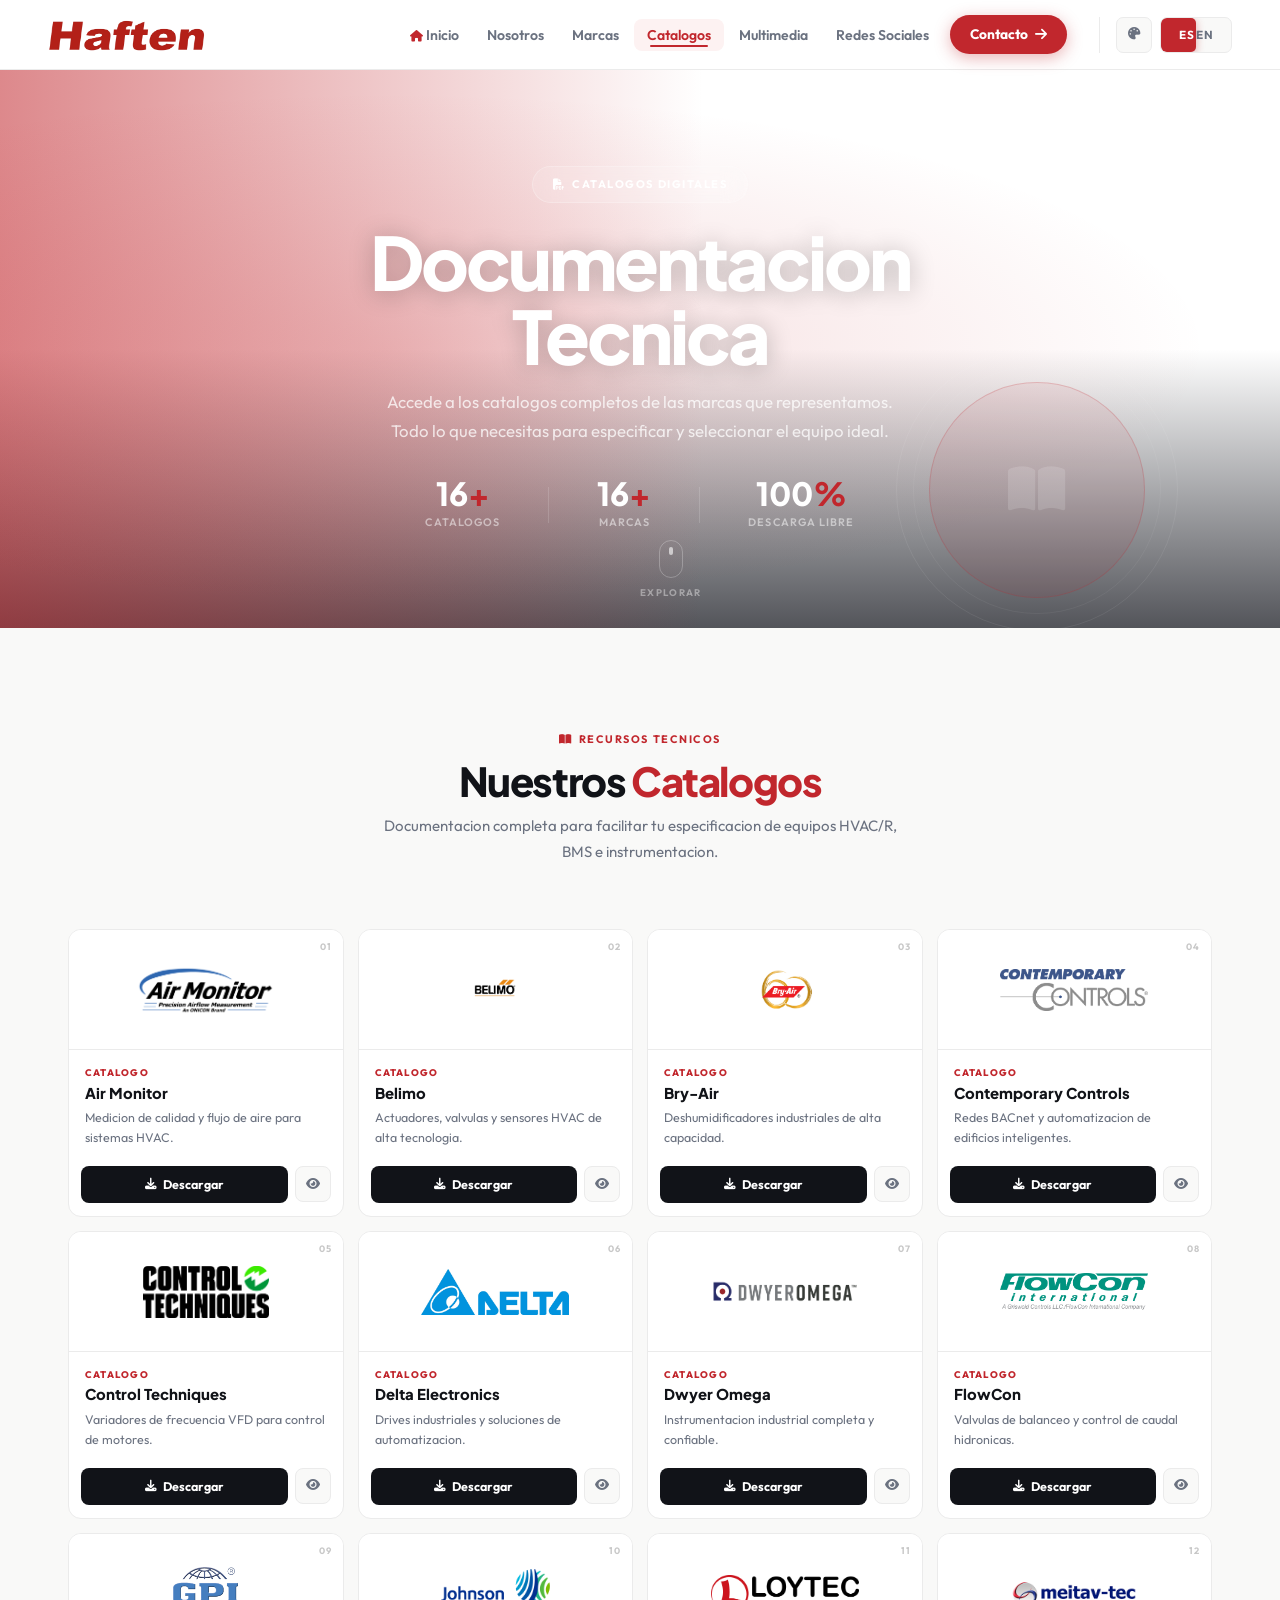
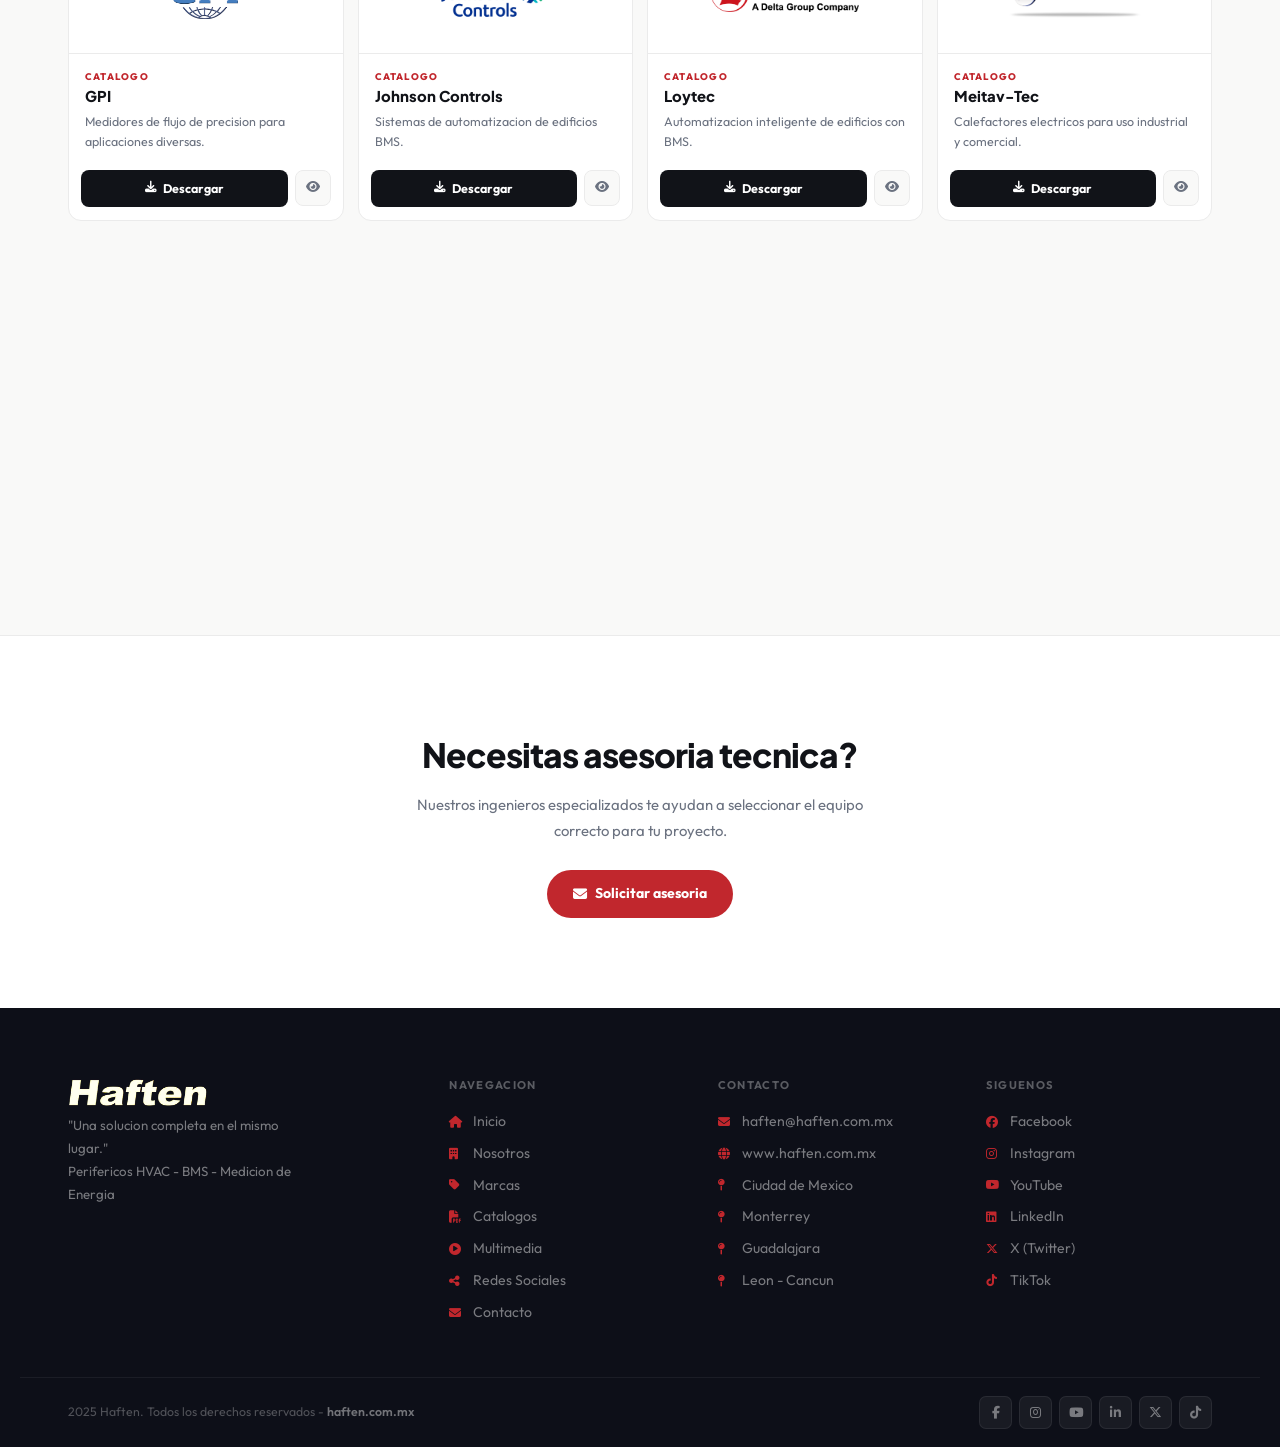
==== commit 540f7751: "footer" ====
--- a/catalogos.html
+++ b/catalogos.html
@@ -1433,7 +1433,7 @@
             <div>
                 <img src="Haften/Marcas/Logo Haften.png" alt="Haften" class="footer-logo-img"
                     onerror="this.style.display='none'">
-                <div class="footer-brand">Haf<span>ten</span></div>
+
                 <p class="footer-desc">"Una solucion completa en el mismo lugar."<br>Perifericos HVAC - BMS - Medicion
                     de Energia</p>
             </div>
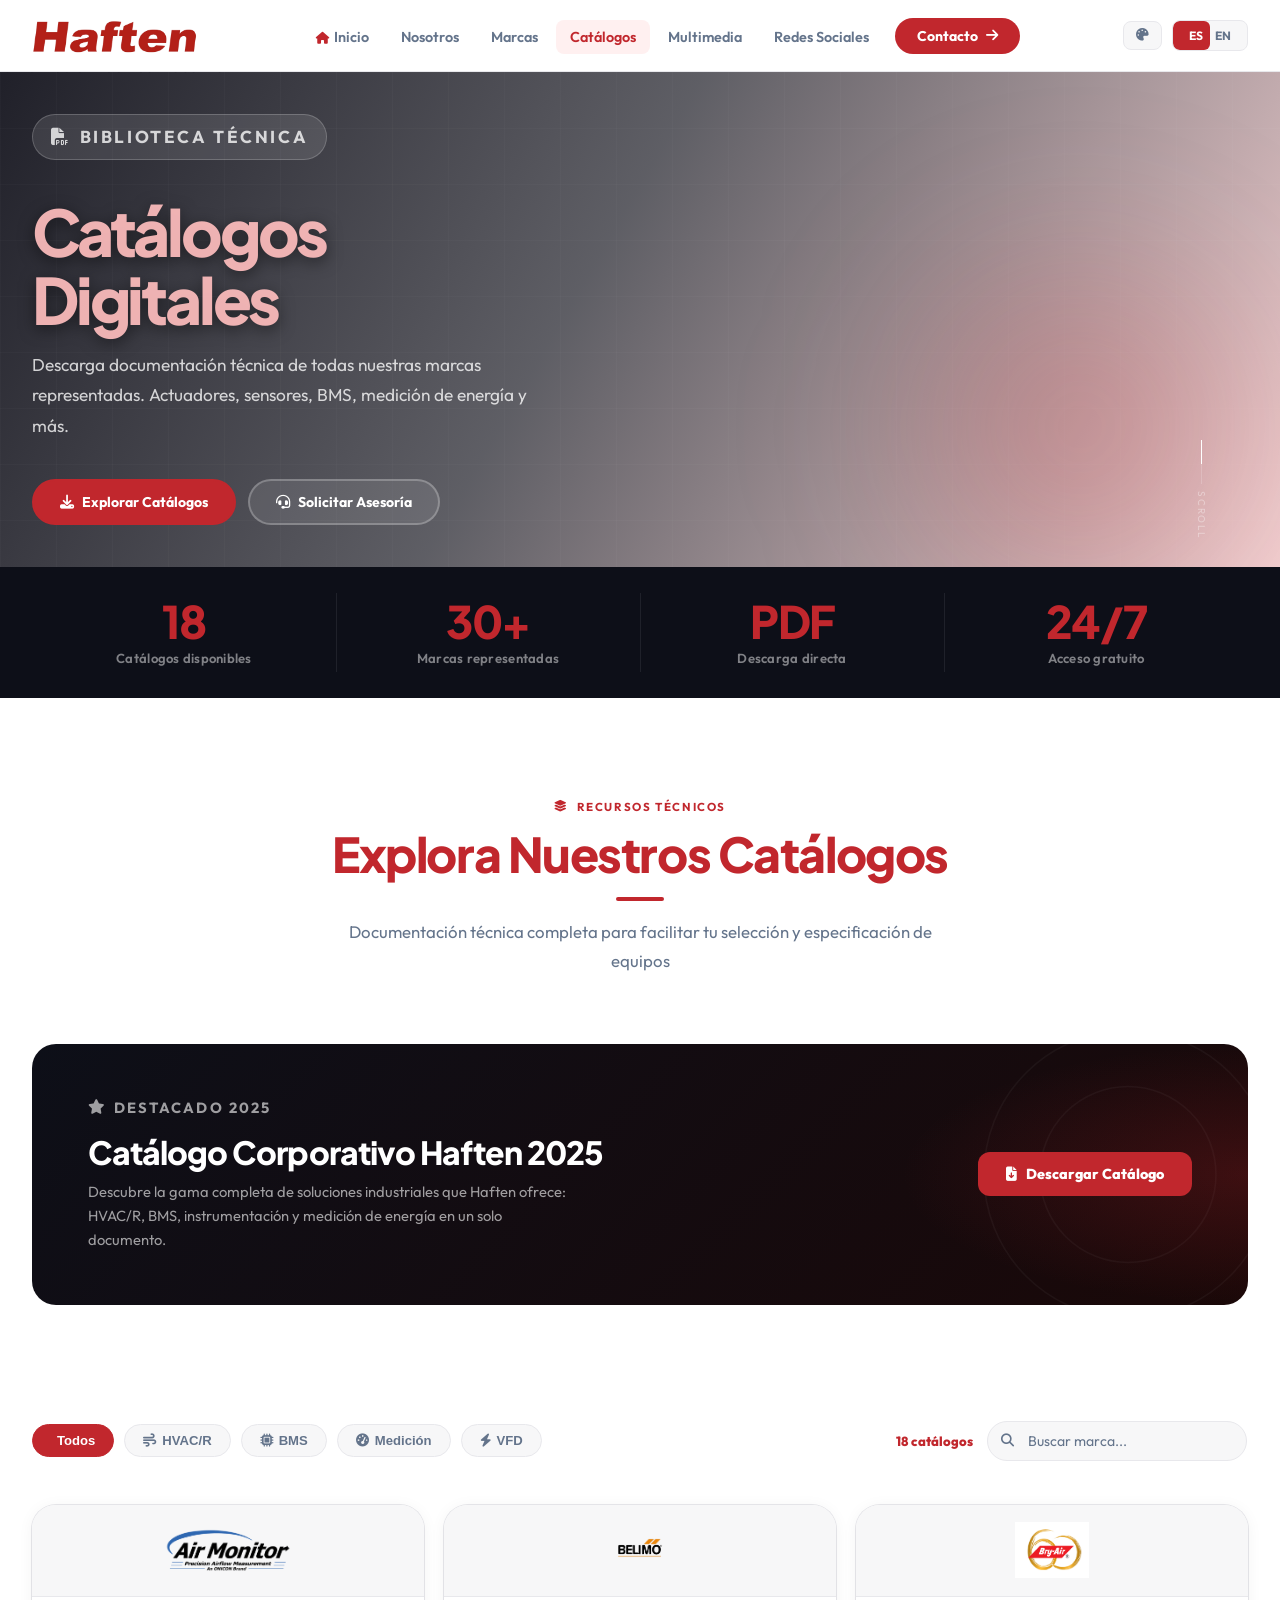
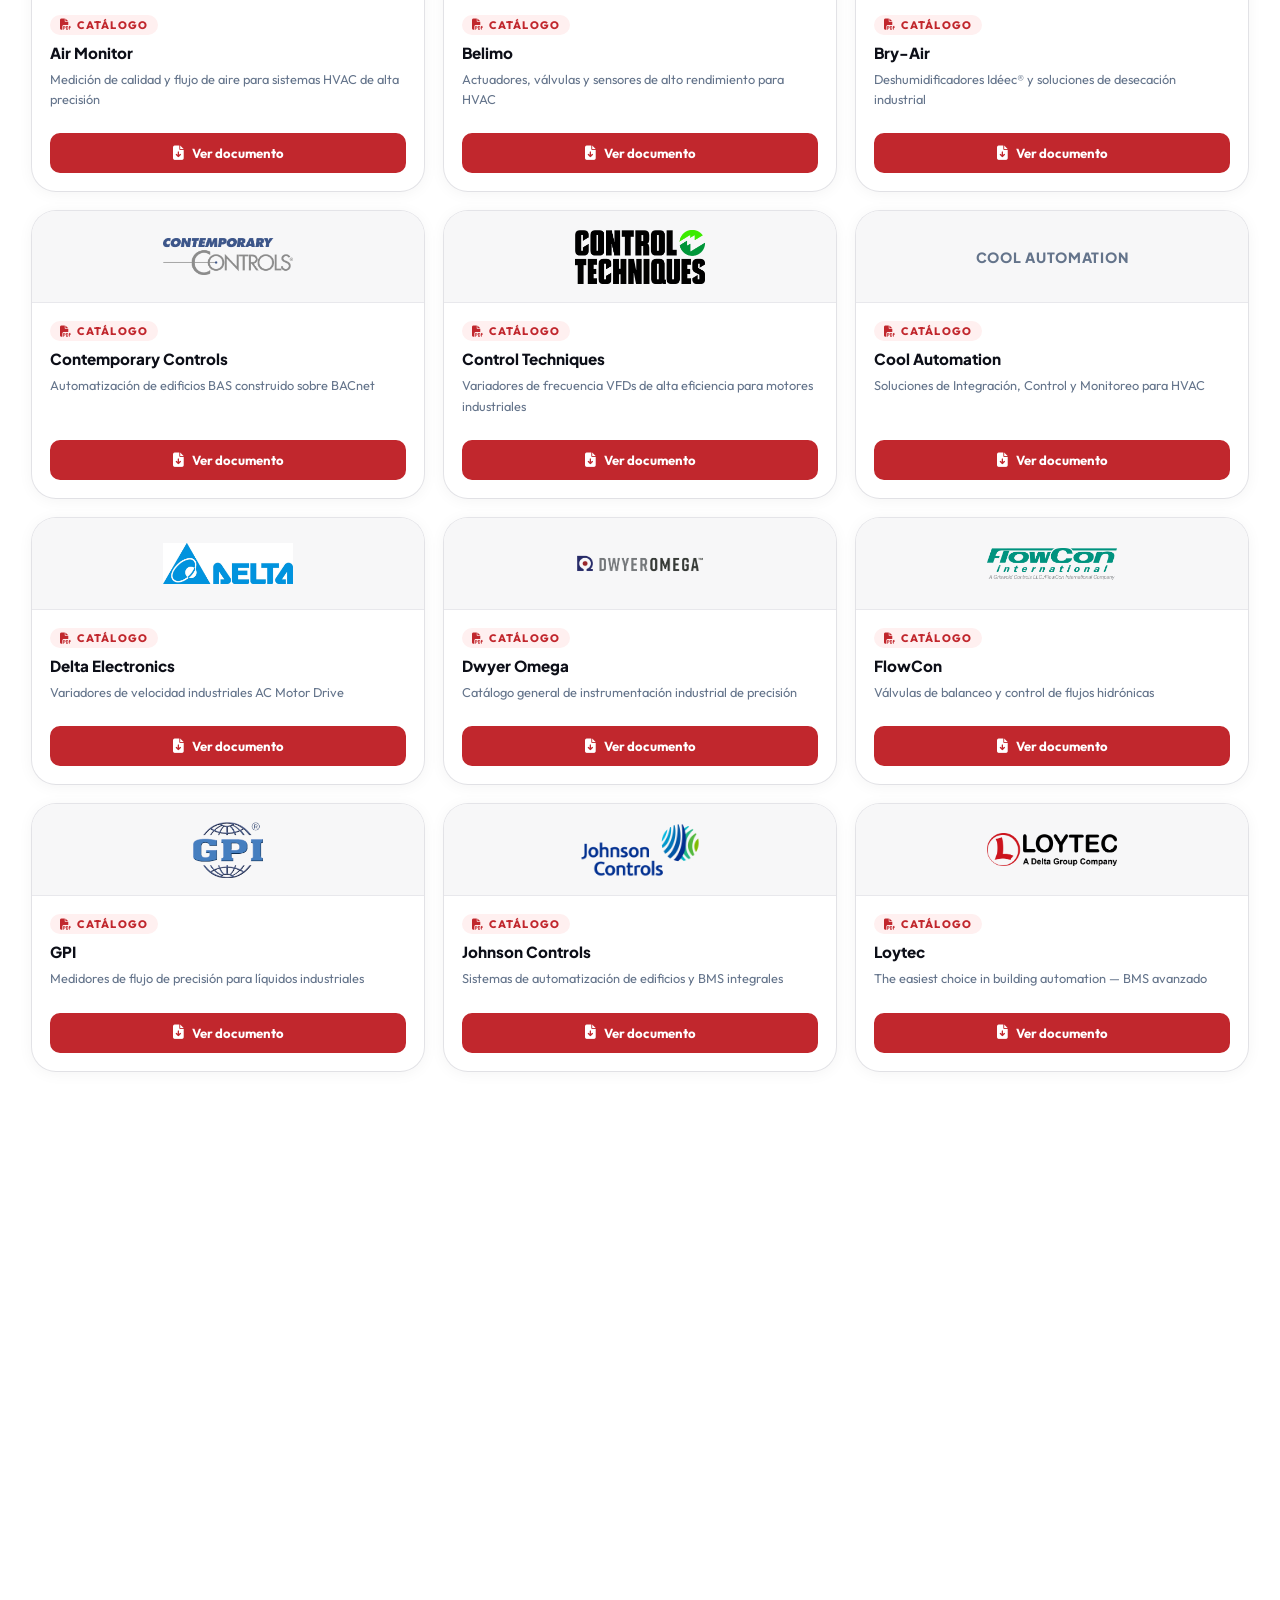
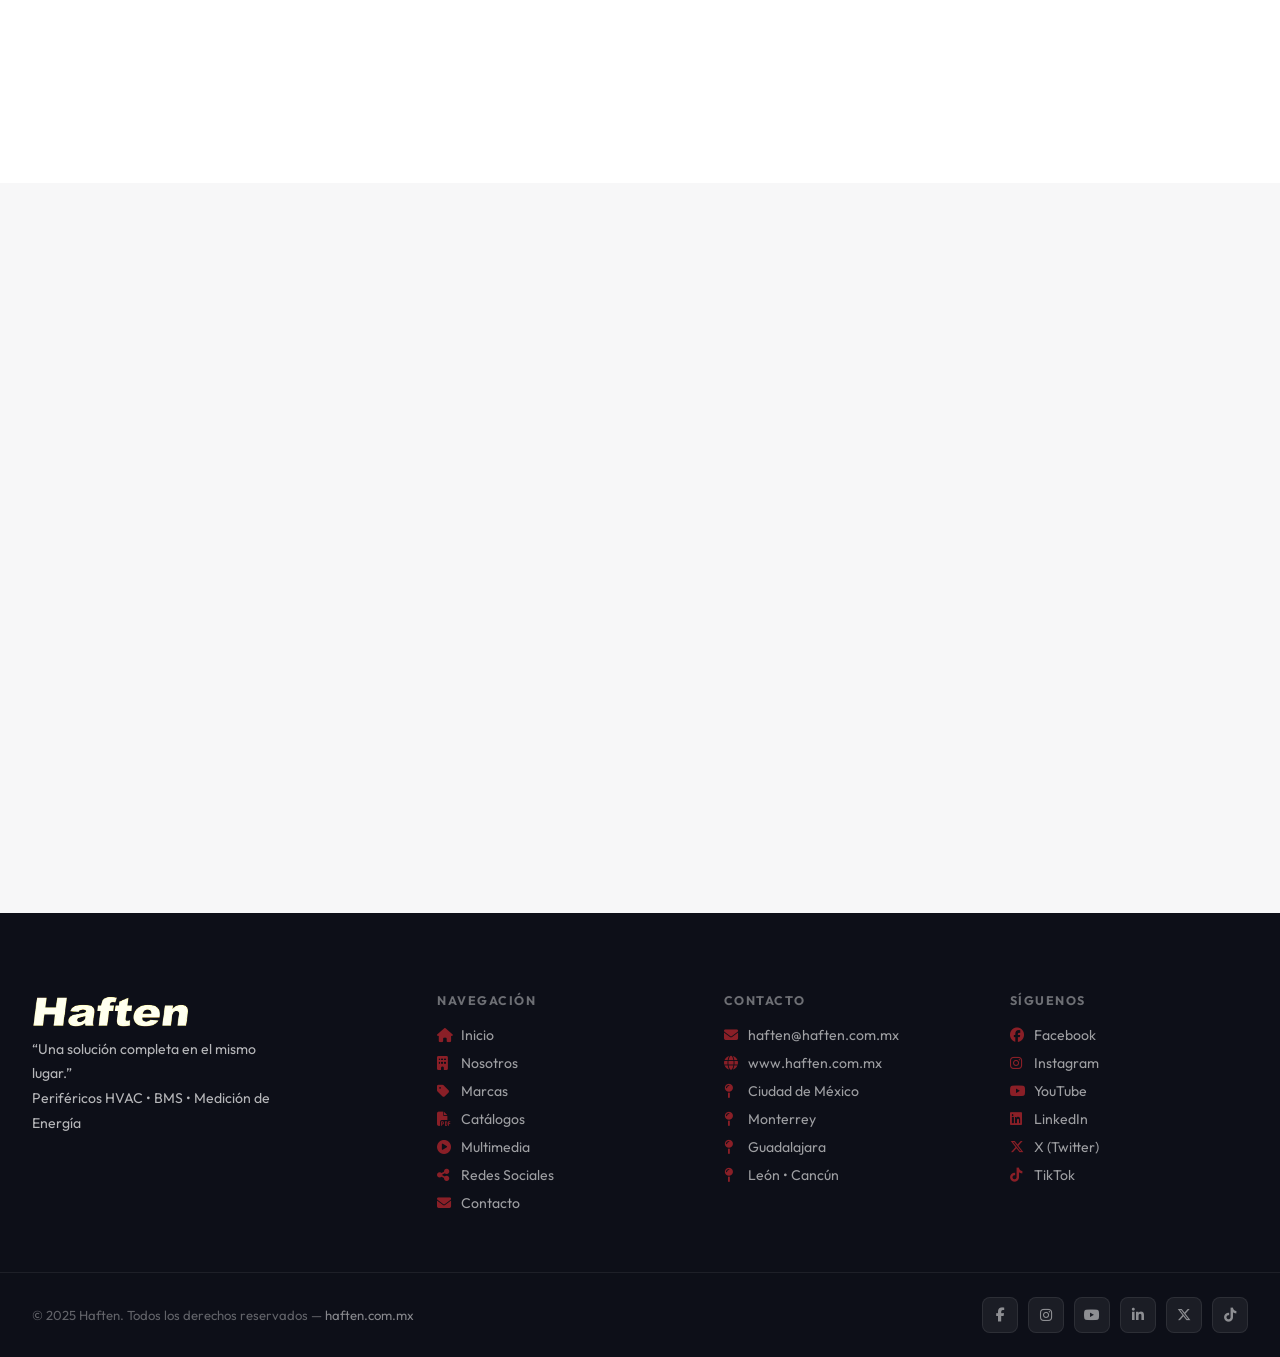
==== commit e5655cb4: "resp" ====
--- a/catalogos.html
+++ b/catalogos.html
@@ -4,67 +4,139 @@
 <head>
     <meta charset="UTF-8" />
     <meta name="viewport" content="width=device-width, initial-scale=1.0" />
-    <title>Catalogos - Haften</title>
-    <meta name="description" content="Descarga los catalogos digitales de todas las marcas representadas por Haften." />
+    <title>Catálogos – Haften</title>
+    <meta name="description"
+        content="Descarga los catálogos digitales de todas las marcas representadas por Haften: Belimo, Bry-Air, ONICON, GPI, Loytec y más." />
     <link rel="preconnect" href="https://fonts.googleapis.com">
     <link rel="stylesheet" href="https://cdnjs.cloudflare.com/ajax/libs/font-awesome/6.5.0/css/all.min.css" />
     <link rel="stylesheet"
-        href="https://fonts.googleapis.com/css2?family=Outfit:wght@400;500;600;700;800&family=Plus+Jakarta+Sans:wght@700;800;900&display=swap" />
-    <link rel="stylesheet" href="haften.css" />
+        href="https://fonts.googleapis.com/css2?family=Outfit:wght@300;400;500;600;700;800;900&family=Plus+Jakarta+Sans:wght@400;600;700;800;900&display=swap" />
     <style>
+        /* ── RESET ── */
         *,
         *::before,
         *::after {
             box-sizing: border-box;
             margin: 0;
-            padding: 0;
+            padding: 0
         }
 
         :root {
             --ac: #C1272D;
-            --ac-dark: #9B1F24;
+            --ac-dark: #8B1A1F;
             --ac-rgb: 193, 39, 45;
-            --ac-light: #FDF2F2;
+            --ac-light: #FFF0F0;
             --bg: #FFFFFF;
-            --bg-2: #F9F9F8;
+            --bg-2: #F7F7F8;
             --bg-dark: #0D0F18;
-            --text: #111318;
-            --text-2: #6B7280;
-            --border: #EBEBEB;
-            --nav-h: 70px;
-            --radius: 10px;
-            --tr: all .2s ease;
+            --text: #0D0F18;
+            --text-2: #64748B;
+            --border: #E8E8EC;
+            --nav-h: 72px;
+            --radius: 12px;
+            --radius-xl: 24px;
+            --tr: all .22s ease;
+            --shadow-card: 0 2px 16px rgba(0, 0, 0, .05), 0 0 0 1px var(--border);
+        }
+
+        html {
+            scroll-behavior: smooth
         }
 
         html,
         body {
+            max-width: 100vw;
             overflow-x: hidden;
             font-family: 'Outfit', sans-serif;
             color: var(--text);
-            background: var(--bg);
+            background: var(--bg)
         }
 
         img {
             display: block;
-            max-width: 100%;
+            max-width: 100%
         }
 
         a {
             text-decoration: none;
-            color: inherit;
+            color: inherit
         }
 
         ul {
-            list-style: none;
+            list-style: none
         }
 
         .container {
-            max-width: 1240px;
+            width: 100%;
+            max-width: 1280px;
             margin: 0 auto;
-            padding: 0 clamp(18px, 4vw, 48px);
-        }
-
-        /* NAV */
+            padding: 0 32px
+        }
+
+        /* ── PAGE LOADER ── */
+        #page-loader {
+            position: fixed;
+            inset: 0;
+            z-index: 9999;
+            background: var(--bg-dark);
+            display: flex;
+            flex-direction: column;
+            align-items: center;
+            justify-content: center;
+            gap: 20px
+        }
+
+        .loader-logo {
+            font-family: 'Plus Jakarta Sans', sans-serif;
+            font-size: 2.5rem;
+            font-weight: 900;
+            color: #fff;
+            letter-spacing: -.04em
+        }
+
+        .loader-logo span {
+            color: var(--ac)
+        }
+
+        .loader-bar-wrap {
+            width: 180px;
+            height: 3px;
+            background: rgba(255, 255, 255, .1);
+            border-radius: 2px;
+            overflow: hidden
+        }
+
+        .loader-bar {
+            height: 100%;
+            background: var(--ac);
+            border-radius: 2px;
+            animation: loaderAnim 1.6s ease forwards
+        }
+
+        @keyframes loaderAnim {
+            from {
+                width: 0
+            }
+
+            to {
+                width: 100%
+            }
+        }
+
+        .loader-text {
+            font-size: .72rem;
+            letter-spacing: .18em;
+            text-transform: uppercase;
+            color: rgba(255, 255, 255, .35)
+        }
+
+        #page-loader.done {
+            opacity: 0;
+            pointer-events: none;
+            transition: opacity .5s .3s
+        }
+
+        /* ── NAVBAR ── */
         #navbar {
             position: fixed;
             top: 0;
@@ -72,14 +144,14 @@
             right: 0;
             z-index: 1000;
             height: var(--nav-h);
-            background: rgba(255, 255, 255, .97);
-            backdrop-filter: blur(16px);
+            background: rgba(255, 255, 255, .96);
+            backdrop-filter: blur(18px);
             border-bottom: 1px solid var(--border);
-            transition: box-shadow .25s;
+            transition: box-shadow .3s
         }
 
         #navbar.scrolled {
-            box-shadow: 0 2px 20px rgba(0, 0, 0, .07);
+            box-shadow: 0 4px 24px rgba(0, 0, 0, .08)
         }
 
         .nav-inner {
@@ -87,69 +159,71 @@
             align-items: center;
             justify-content: space-between;
             height: 100%;
-            padding: 0 clamp(16px, 4vw, 48px);
-            position: relative;
+            padding: 0 32px;
+            position: relative
         }
 
         .nav-logo img {
-            height: 36px;
+            height: 38px
         }
 
         .nav-logo-text {
             font-family: 'Plus Jakarta Sans', sans-serif;
-            font-size: 1.45rem;
-            font-weight: 900;
+            font-size: 1.5rem;
+            font-weight: 900
         }
 
         .nav-logo-text span {
-            color: var(--ac);
+            color: var(--ac)
         }
 
         .nav-links {
             display: flex;
             align-items: center;
-            gap: 2px;
+            gap: 4px;
+            flex-wrap: nowrap
         }
 
         .nav-link {
-            padding: 7px 13px;
+            padding: 8px 14px;
             border-radius: 8px;
-            font-size: .88rem;
+            font-size: .9rem;
             font-weight: 600;
             color: var(--text-2);
             transition: var(--tr);
-            white-space: nowrap;
+            white-space: nowrap
         }
 
         .nav-link:hover,
         .nav-link.active {
             color: var(--ac);
-            background: var(--ac-light);
+            background: var(--ac-light)
         }
 
         .nav-cta {
             display: inline-flex;
             align-items: center;
-            gap: 7px;
-            padding: 8px 20px;
+            gap: 8px;
+            padding: 9px 22px;
             background: var(--ac);
             color: #fff;
             border-radius: 100px;
-            font-size: .86rem;
+            font-size: .88rem;
             font-weight: 700;
             transition: var(--tr);
-            margin-left: 6px;
+            margin-left: 8px
         }
 
         .nav-cta:hover {
             background: var(--ac-dark);
             transform: translateY(-1px);
+            box-shadow: 0 6px 20px rgba(var(--ac-rgb), .3)
         }
 
         .nav-settings {
             display: flex;
             align-items: center;
-            gap: 8px;
+            gap: 10px
         }
 
         .theme-toggle-btn,
@@ -157,26 +231,26 @@
             display: flex;
             align-items: center;
             gap: 4px;
-            padding: 6px 11px;
-            border-radius: 7px;
-            font-size: .78rem;
+            padding: 7px 12px;
+            border-radius: 8px;
+            font-size: .8rem;
             font-weight: 600;
             border: 1px solid var(--border);
             background: var(--bg-2);
             cursor: pointer;
             color: var(--text-2);
-            transition: var(--tr);
+            transition: var(--tr)
         }
 
         .theme-toggle-btn:hover,
         .lang-pill:hover {
             border-color: var(--ac);
-            color: var(--ac);
+            color: var(--ac)
         }
 
         .lang-pill {
             position: relative;
-            overflow: hidden;
+            overflow: hidden
         }
 
         .lang-highlight {
@@ -186,94 +260,94 @@
             bottom: 0;
             width: 50%;
             background: var(--ac);
-            border-radius: 5px;
-            transition: .3s;
+            border-radius: 6px;
+            transition: .3s
         }
 
         .lang-opt {
             position: relative;
             z-index: 1;
-            font-size: .73rem;
+            font-size: .75rem;
             font-weight: 700;
-            padding: 0 3px;
-            transition: .3s;
+            padding: 0 4px;
+            transition: .3s
         }
 
         .lang-pill .opt-es {
-            color: #fff;
+            color: #fff
         }
 
         .lang-pill .opt-en {
-            color: var(--text-2);
+            color: var(--text-2)
         }
 
         #accent-panel {
             position: absolute;
-            top: calc(100% + 8px);
-            right: 0;
+            top: calc(100% + 10px);
+            right: 32px;
             background: #fff;
             border: 1px solid var(--border);
             border-radius: var(--radius);
-            padding: 14px 18px;
-            box-shadow: 0 12px 36px rgba(0, 0, 0, .09);
-            min-width: 190px;
+            padding: 16px 20px;
+            box-shadow: 0 16px 40px rgba(0, 0, 0, .1);
+            min-width: 200px;
             display: none;
-            z-index: 100;
+            z-index: 100
         }
 
         #accent-panel.open {
-            display: block;
+            display: block
         }
 
         .panel-label {
-            font-size: .7rem;
+            font-size: .72rem;
             font-weight: 700;
             letter-spacing: .1em;
             text-transform: uppercase;
             color: var(--text-2);
-            margin-bottom: 10px;
+            margin-bottom: 12px
         }
 
         .accent-options {
             display: flex;
-            gap: 8px;
+            gap: 8px
         }
 
         .ac-swatch {
-            width: 26px;
-            height: 26px;
+            width: 28px;
+            height: 28px;
             border-radius: 50%;
             cursor: pointer;
             border: 3px solid transparent;
-            transition: var(--tr);
+            transition: var(--tr)
         }
 
         .ac-swatch.active {
-            border-color: var(--text);
+            border-color: var(--text)
         }
 
         .ac-swatch[data-accent="red"] {
-            background: #C1272D;
+            background: #C1272D
         }
 
         .ac-swatch[data-accent="blue"] {
-            background: #2563EB;
+            background: #2563EB
         }
 
         .ac-swatch[data-accent="emerald"] {
-            background: #059669;
+            background: #059669
         }
 
         .ac-swatch[data-accent="violet"] {
-            background: #7C3AED;
+            background: #7C3AED
         }
 
         .ac-swatch[data-accent="orange"] {
-            background: #EA580C;
+            background: #EA580C
         }
 
         .ac-swatch[data-accent="rose"] {
-            background: #E11D48;
+            background: #E11D48
         }
 
         #menu-toggle {
@@ -282,36 +356,36 @@
             border: 1px solid var(--border);
             border-radius: 8px;
             cursor: pointer;
-            padding: 7px 9px;
-            gap: 4px;
+            padding: 8px 10px;
+            gap: 5px;
             flex-direction: column;
-            align-items: center;
+            align-items: center
         }
 
         #menu-toggle span {
             display: block;
-            width: 20px;
+            width: 22px;
             height: 2px;
             background: var(--text);
             border-radius: 2px;
-            transition: .3s;
+            transition: .3s
         }
 
         #menu-toggle.open span:nth-child(1) {
-            transform: translateY(6px) rotate(45deg);
+            transform: translateY(7px) rotate(45deg)
         }
 
         #menu-toggle.open span:nth-child(2) {
-            opacity: 0;
+            opacity: 0
         }
 
         #menu-toggle.open span:nth-child(3) {
-            transform: translateY(-6px) rotate(-45deg);
+            transform: translateY(-7px) rotate(-45deg)
         }
 
         @media(max-width:1100px) {
             #menu-toggle {
-                display: flex;
+                display: flex
             }
 
             .nav-links {
@@ -323,588 +397,196 @@
                 border-top: 1px solid var(--border);
                 flex-direction: column;
                 align-items: flex-start;
-                padding: 14px 20px 20px;
-                gap: 2px;
-                box-shadow: 0 12px 36px rgba(0, 0, 0, .09);
+                padding: 16px 24px 24px;
+                gap: 4px;
+                box-shadow: 0 16px 40px rgba(0, 0, 0, .1);
                 z-index: 999;
                 opacity: 0;
                 visibility: hidden;
-                transform: translateY(-6px);
-                transition: all .28s ease;
+                transform: translateY(-8px);
+                transition: all .3s
             }
 
             .nav-links.active {
                 opacity: 1;
                 visibility: visible;
-                transform: translateY(0);
+                transform: translateY(0)
             }
 
             .nav-link {
-                width: 100%;
+                width: 100%
             }
 
             .nav-cta {
                 width: 100%;
                 justify-content: center;
-                margin: 6px 0 0;
-            }
-        }
-
-        /* LOADER */
-        #page-loader {
-            position: fixed;
-            inset: 0;
-            background: #0a0c14;
-            z-index: 99999;
-            display: flex;
-            flex-direction: column;
-            align-items: center;
-            justify-content: center;
-            gap: 18px;
-            transition: opacity .5s, visibility .5s;
-        }
-
-        #page-loader.fade-out {
-            opacity: 0;
-            visibility: hidden;
-        }
-
-        .loader-logo {
-            font-family: 'Plus Jakarta Sans', sans-serif;
-            font-size: clamp(2.2rem, 5vw, 3rem);
-            font-weight: 900;
-            color: #fff;
-            letter-spacing: -.04em;
-        }
-
-        .loader-logo span {
-            color: var(--ac);
-        }
-
-        .loader-bar-wrap {
-            width: 180px;
-            height: 3px;
-            background: rgba(255, 255, 255, .1);
-            border-radius: 3px;
-            overflow: hidden;
-        }
-
-        .loader-bar {
-            width: 0;
-            height: 100%;
-            background: var(--ac);
-            border-radius: 3px;
-            animation: loadBar 1.4s ease forwards;
-        }
-
-        @keyframes loadBar {
-            to {
-                width: 100%;
-            }
-        }
-
-        .loader-text {
-            font-size: .72rem;
-            color: rgba(255, 255, 255, .4);
-            letter-spacing: .15em;
-            text-transform: uppercase;
-        }
-
-        /* HERO */
+                margin: 8px 0 0
+            }
+
+            .nav-settings .lang-pill {
+                display: none
+            }
+        }
+
+        @media(max-width:480px) {
+            .nav-inner {
+                padding: 0 18px
+            }
+
+            #accent-panel {
+                right: 18px
+            }
+        }
+
+        /* ── HERO ── */
         .cat-hero {
             margin-top: var(--nav-h);
             position: relative;
-            height: clamp(420px, 62vh, 580px);
+            height: clamp(380px, 55vh, 560px);
+            overflow: hidden;
             display: flex;
-            align-items: center;
-            justify-content: center;
-            overflow: hidden;
-        }
-
-        /* Ken Burns on background */
+            align-items: center
+        }
+
         .cat-hero-bg {
             position: absolute;
-            inset: -5%;
-            background: url('https://images.unsplash.com/photo-1565008447742-97f6f38c985c?w=1920&q=85&fit=crop') center / cover;
-            filter: brightness(.38) saturate(.7);
-            animation: kenBurns 14s ease-in-out infinite alternate;
-        }
-
-        @keyframes kenBurns {
-            from {
-                transform: scale(1) translate(0, 0);
-            }
-
-            to {
-                transform: scale(1.06) translate(-1%, -.5%);
-            }
-        }
-
-        /* Multi-layer overlay for depth */
-        .cat-hero::before {
+            inset: 0;
+            z-index: 0
+        }
+
+        .cat-hero-bg img {
+            width: 100%;
+            height: 100%;
+            object-fit: cover;
+            object-position: center;
+            transform: scale(1.07);
+            transition: transform 8s ease
+        }
+
+        .cat-hero:hover .cat-hero-bg img {
+            transform: scale(1.01)
+        }
+
+        .cat-hero-bg::after {
             content: '';
             position: absolute;
             inset: 0;
-            z-index: 1;
-            background:
-                linear-gradient(to right, rgba(var(--ac-rgb), .55) 0%, transparent 55%),
-                linear-gradient(to top, rgba(10, 12, 20, .7) 0%, transparent 50%);
-        }
-
-        .cat-hero::after {
-            content: '';
+            background: linear-gradient(120deg, rgba(8, 8, 18, .9) 0%, rgba(8, 8, 18, .65) 45%, rgba(var(--ac-rgb), .22) 100%)
+        }
+
+        .cat-hero-grid {
             position: absolute;
             inset: 0;
             z-index: 1;
-            background: radial-gradient(ellipse at 30% 50%, rgba(var(--ac-rgb), .18) 0%, transparent 65%);
-        }
-
-        /* Decorative geometric accent */
-        .hero-geo {
+            pointer-events: none;
+            background-image: linear-gradient(rgba(255, 255, 255, .02) 1px, transparent 1px), linear-gradient(90deg, rgba(255, 255, 255, .02) 1px, transparent 1px);
+            background-size: 56px 56px
+        }
+
+        .cat-hero-glow {
             position: absolute;
+            bottom: -100px;
+            right: -40px;
+            width: 480px;
+            height: 480px;
+            background: radial-gradient(circle, rgba(var(--ac-rgb), .3) 0%, transparent 68%);
+            border-radius: 50%;
+            filter: blur(80px);
+            z-index: 1;
+            pointer-events: none;
+            animation: glowPulse 5s ease-in-out infinite
+        }
+
+        @keyframes glowPulse {
+
+            0%,
+            100% {
+                opacity: .3;
+                transform: scale(1)
+            }
+
+            50% {
+                opacity: .55;
+                transform: scale(1.1)
+            }
+        }
+
+        .cat-hero-inner {
+            position: relative;
             z-index: 2;
-            right: clamp(40px, 8vw, 120px);
-            top: 50%;
-            transform: translateY(-50%);
-            width: clamp(180px, 22vw, 300px);
-            height: clamp(180px, 22vw, 300px);
-            border-radius: 50%;
-            border: 1px solid rgba(255, 255, 255, .08);
+            width: 100%;
+            max-width: 1280px;
+            margin: 0 auto;
+            padding: 0 32px;
             display: flex;
-            align-items: center;
-            justify-content: center;
+            align-items: center
+        }
+
+        .cat-hero-content {
+            max-width: 660px;
             opacity: 0;
-            animation: fup .8s .6s ease forwards;
-        }
-
-        .hero-geo::before {
-            content: '';
-            position: absolute;
-            inset: 16px;
-            border-radius: 50%;
-            border: 1px solid rgba(255, 255, 255, .06);
-        }
-
-        .hero-geo::after {
-            content: '';
-            position: absolute;
-            inset: 32px;
-            border-radius: 50%;
-            background: rgba(var(--ac-rgb), .07);
-            border: 1px solid rgba(var(--ac-rgb), .2);
-        }
-
-        .hero-geo-inner {
-            position: relative;
-            z-index: 1;
-            font-size: clamp(2.5rem, 4vw, 4rem);
-            color: rgba(255, 255, 255, .15);
-        }
-
-        .cat-hero-content {
-            position: relative;
-            z-index: 3;
-            text-align: center;
-            padding: 0 clamp(20px, 5vw, 48px);
-            max-width: 780px;
-        }
-
-        .hero-pill {
+            animation: heroIn .9s .15s cubic-bezier(.34, 1.56, .64, 1) forwards
+        }
+
+        @keyframes heroIn {
+            from {
+                opacity: 0;
+                transform: translateY(28px)
+            }
+
+            to {
+                opacity: 1;
+                transform: translateY(0)
+            }
+        }
+
+        .cat-hero-pill {
             display: inline-flex;
             align-items: center;
-            gap: 7px;
-            padding: 8px 20px;
-            margin-bottom: 22px;
-            background: rgba(255, 255, 255, .12);
-            border: 1px solid rgba(255, 255, 255, .24);
+            gap: 9px;
+            padding: 7px 18px;
+            background: rgba(255, 255, 255, .11);
+            backdrop-filter: blur(10px);
+            border: 1px solid rgba(255, 255, 255, .2);
             border-radius: 100px;
-            backdrop-filter: blur(12px);
-            font-size: .69rem;
+            font-size: .7rem;
             font-weight: 700;
-            letter-spacing: .14em;
+            letter-spacing: .15em;
             color: #fff;
             text-transform: uppercase;
-            opacity: 0;
-            animation: fup .55s .1s ease forwards;
-        }
-
-        .cat-hero h1 {
+            margin-bottom: 20px
+        }
+
+        .cat-hero-content h1 {
             font-family: 'Plus Jakarta Sans', sans-serif;
-            font-size: clamp(2.4rem, 6.5vw, 4.6rem);
+            font-size: clamp(2.2rem, 5vw, 4.4rem);
             font-weight: 900;
             color: #fff;
-            letter-spacing: -.04em;
-            line-height: 1.0;
+            letter-spacing: -.05em;
+            line-height: 1.06;
             margin-bottom: 16px;
-            opacity: 0;
-            animation: fup .6s .28s ease forwards;
-            text-shadow: 0 2px 24px rgba(0, 0, 0, .25);
-        }
-
-        .hero-accent {
-            display: block;
-            color: var(--ac);
-            font-style: italic;
-        }
-
-        .cat-hero p {
-            color: rgba(255, 255, 255, .75);
-            font-size: clamp(.88rem, 1.9vw, 1.05rem);
-            max-width: 520px;
-            margin: 0 auto 32px;
-            line-height: 1.7;
-            opacity: 0;
-            animation: fup .6s .42s ease forwards;
-        }
-
-        /* Hero stats bar */
-        .hero-stats {
+            text-shadow: 0 4px 16px rgba(0, 0, 0, .5)
+        }
+
+        .cat-hero-content h1 span {
+            color: rgba(255, 190, 190, .92)
+        }
+
+        .cat-hero-content p {
+            color: rgba(255, 255, 255, .78);
+            font-size: clamp(.93rem, 1.7vw, 1.08rem);
+            line-height: 1.75;
+            max-width: 500px;
+            margin-bottom: clamp(24px, 3.5vw, 38px)
+        }
+
+        .cat-hero-btns {
             display: flex;
-            align-items: center;
-            justify-content: center;
-            gap: clamp(24px, 4vw, 48px);
-            opacity: 0;
-            animation: fup .6s .58s ease forwards;
-        }
-
-        .hero-stat {
-            text-align: center;
-        }
-
-        .hero-stat-num {
-            font-family: 'Plus Jakarta Sans', sans-serif;
-            font-size: clamp(1.5rem, 2.8vw, 2rem);
-            font-weight: 900;
-            color: #fff;
-            line-height: 1;
-        }
-
-        .hero-stat-num span {
-            color: var(--ac);
-        }
-
-        .hero-stat-label {
-            font-size: .68rem;
-            font-weight: 600;
-            letter-spacing: .1em;
-            text-transform: uppercase;
-            color: rgba(255, 255, 255, .5);
-            margin-top: 4px;
-        }
-
-        .hero-stat-div {
-            width: 1px;
-            height: 36px;
-            background: rgba(255, 255, 255, .15);
-        }
-
-        /* Scroll cue */
-        .hero-scroll {
-            position: absolute;
-            bottom: 28px;
-            left: 50%;
-            transform: translateX(-50%);
-            z-index: 3;
-            display: flex;
-            flex-direction: column;
-            align-items: center;
-            gap: 6px;
-            opacity: 0;
-            animation: fup .6s .8s ease forwards;
-        }
-
-        .hero-scroll span {
-            font-size: .6rem;
-            font-weight: 700;
-            letter-spacing: .14em;
-            text-transform: uppercase;
-            color: rgba(255, 255, 255, .4);
-        }
-
-        .scroll-dot {
-            width: 24px;
-            height: 38px;
-            border-radius: 12px;
-            border: 1.5px solid rgba(255, 255, 255, .25);
-            display: flex;
-            align-items: flex-start;
-            justify-content: center;
-            padding-top: 6px;
-        }
-
-        .scroll-dot::after {
-            content: '';
-            width: 4px;
-            height: 8px;
-            background: rgba(255, 255, 255, .6);
-            border-radius: 2px;
-            animation: scrollBob 1.8s ease-in-out infinite;
-        }
-
-        @keyframes scrollBob {
-
-            0%,
-            100% {
-                opacity: 1;
-                transform: translateY(0);
-            }
-
-            60% {
-                opacity: 0;
-                transform: translateY(10px);
-            }
-        }
-
-        @keyframes fup {
-            from {
-                opacity: 0;
-                transform: translateY(16px);
-            }
-
-            to {
-                opacity: 1;
-                transform: none;
-            }
-        }
-
-        /* SECTION */
-        .catalogos-section {
-            padding: clamp(60px, 9vw, 96px) 0 clamp(72px, 10vw, 112px);
-            background: var(--bg-2);
-        }
-
-        .sec-header {
-            text-align: center;
-            margin-bottom: clamp(44px, 6vw, 64px);
-        }
-
-        .sec-eyebrow {
-            display: inline-flex;
-            align-items: center;
-            gap: 6px;
-            font-size: .68rem;
-            font-weight: 700;
-            letter-spacing: .14em;
-            text-transform: uppercase;
-            color: var(--ac);
-            margin-bottom: 10px;
-        }
-
-        .sec-title {
-            font-family: 'Plus Jakarta Sans', sans-serif;
-            font-size: clamp(1.65rem, 3.6vw, 2.5rem);
-            font-weight: 900;
-            letter-spacing: -.035em;
-            line-height: 1.1;
-        }
-
-        .sec-title span {
-            color: var(--ac);
-        }
-
-        .sec-sub {
-            color: var(--text-2);
-            font-size: .94rem;
-            line-height: 1.75;
-            max-width: 520px;
-            margin: 10px auto 0;
-        }
-
-        /* GRID */
-        .cat-grid {
-            display: grid;
-            grid-template-columns: repeat(auto-fill, minmax(230px, 1fr));
-            gap: 14px;
-        }
-
-        /* CARD */
-        .cat-card {
-            background: #fff;
-            border: 1px solid var(--border);
-            border-radius: 13px;
-            display: flex;
-            flex-direction: column;
-            overflow: hidden;
-            transition: box-shadow .22s, transform .22s, border-color .22s;
-            opacity: 0;
-            transform: translateY(12px);
-        }
-
-        .cat-card.in {
-            opacity: 1;
-            transform: none;
-            transition: opacity .4s ease, transform .4s ease, box-shadow .22s, border-color .22s;
-        }
-
-        .cat-card:hover {
-            box-shadow: 0 8px 28px rgba(0, 0, 0, .08);
-            border-color: rgba(var(--ac-rgb), .18);
-            transform: translateY(-3px);
-        }
-
-        .card-logo {
-            height: 120px;
-            background: #fff;
-            border-bottom: 1px solid var(--border);
-            display: flex;
-            align-items: center;
-            justify-content: center;
-            padding: 20px 28px;
-            position: relative;
-            overflow: hidden;
-        }
-
-        .card-logo::after {
-            content: '';
-            position: absolute;
-            bottom: 0;
-            left: 0;
-            right: 0;
-            height: 2px;
-            background: var(--ac);
-            transform: scaleX(0);
-            transform-origin: left;
-            transition: transform .3s ease;
-        }
-
-        .cat-card:hover .card-logo::after {
-            transform: scaleX(1);
-        }
-
-        .card-logo img {
-            max-height: 52px;
-            max-width: 148px;
-            object-fit: contain;
-            filter: none;
-            opacity: 1;
-            transition: transform .35s cubic-bezier(.34, 1.56, .64, 1);
-        }
-
-        .cat-card:hover .card-logo img {
-            transform: scale(1.14);
-        }
-
-        .card-num {
-            position: absolute;
-            top: 9px;
-            right: 11px;
-            font-size: .58rem;
-            font-weight: 700;
-            letter-spacing: .1em;
-            color: #C8C8C8;
-        }
-
-        .card-body {
-            padding: 14px 16px 10px;
-            flex: 1;
-            display: flex;
-            flex-direction: column;
-            gap: 4px;
-        }
-
-        .card-cat {
-            font-size: .6rem;
-            font-weight: 800;
-            letter-spacing: .13em;
-            text-transform: uppercase;
-            color: var(--ac);
-        }
-
-        .card-body h4 {
-            font-family: 'Plus Jakarta Sans', sans-serif;
-            font-size: .93rem;
-            font-weight: 800;
-            line-height: 1.2;
-            color: var(--text);
-        }
-
-        .card-body p {
-            font-size: .78rem;
-            color: var(--text-2);
-            line-height: 1.58;
-            margin-top: 2px;
-        }
-
-        .card-actions {
-            padding: 8px 12px 13px;
-            display: flex;
-            gap: 7px;
-        }
-
-        .btn-dl {
-            flex: 1;
-            display: inline-flex;
-            align-items: center;
-            justify-content: center;
-            gap: 6px;
-            padding: 8px 12px;
-            background: var(--text);
-            color: #fff;
-            border-radius: 8px;
-            font-size: .78rem;
-            font-weight: 700;
-            transition: background .2s, transform .2s, box-shadow .2s;
-            border: none;
-            cursor: pointer;
-        }
-
-        .btn-dl:hover {
-            background: var(--ac);
-            transform: translateY(-2px);
-            box-shadow: 0 5px 16px rgba(var(--ac-rgb), .23);
-        }
-
-        .btn-dl i {
-            font-size: .72rem;
-        }
-
-        .btn-view {
-            width: 36px;
-            height: 36px;
-            flex-shrink: 0;
-            display: flex;
-            align-items: center;
-            justify-content: center;
-            border-radius: 8px;
-            background: var(--bg-2);
-            border: 1px solid var(--border);
-            color: var(--text-2);
-            font-size: .78rem;
-            transition: var(--tr);
-            cursor: pointer;
-        }
-
-        .btn-view:hover {
-            background: var(--ac-light);
-            border-color: rgba(var(--ac-rgb), .22);
-            color: var(--ac);
-        }
-
-        /* CTA */
-        .cta-strip {
-            padding: clamp(56px, 8vw, 90px) 0;
-            background: var(--bg);
-            border-top: 1px solid var(--border);
-            text-align: center;
-        }
-
-        .cta-strip h2 {
-            font-family: 'Plus Jakarta Sans', sans-serif;
-            font-size: clamp(1.5rem, 3vw, 2.1rem);
-            font-weight: 900;
-            letter-spacing: -.03em;
-            margin-bottom: 9px;
-        }
-
-        .cta-strip p {
-            color: var(--text-2);
-            font-size: .93rem;
-            max-width: 460px;
-            margin: 0 auto 26px;
-            line-height: 1.75;
-        }
-
-        .btn-primary {
+            gap: 12px;
+            flex-wrap: wrap
+        }
+
+        .btn-hero-p {
             display: inline-flex;
             align-items: center;
             gap: 8px;
@@ -914,166 +596,976 @@
             border-radius: 100px;
             font-size: .88rem;
             font-weight: 700;
-            transition: var(--tr);
-            border: none;
-            cursor: pointer;
-        }
-
-        .btn-primary:hover {
+            border: 2px solid var(--ac);
+            transition: var(--tr)
+        }
+
+        .btn-hero-p:hover {
             background: var(--ac-dark);
             transform: translateY(-2px);
-            box-shadow: 0 7px 20px rgba(var(--ac-rgb), .28);
-        }
-
-        /* FOOTER */
+            box-shadow: 0 8px 24px rgba(var(--ac-rgb), .38)
+        }
+
+        .btn-hero-o {
+            display: inline-flex;
+            align-items: center;
+            gap: 8px;
+            padding: 12px 26px;
+            background: rgba(255, 255, 255, .09);
+            color: #fff;
+            border-radius: 100px;
+            font-size: .88rem;
+            font-weight: 700;
+            border: 2px solid rgba(255, 255, 255, .24);
+            transition: var(--tr);
+            backdrop-filter: blur(8px)
+        }
+
+        .btn-hero-o:hover {
+            background: rgba(255, 255, 255, .18);
+            transform: translateY(-2px)
+        }
+
+        /* Scroll indicator */
+        .cat-hero-scroll {
+            position: absolute;
+            bottom: 28px;
+            right: 72px;
+            z-index: 3;
+            display: flex;
+            flex-direction: column;
+            align-items: center;
+            gap: 7px
+        }
+
+        .cat-hero-scroll span {
+            font-size: .62rem;
+            letter-spacing: .18em;
+            color: rgba(255, 255, 255, .38);
+            text-transform: uppercase;
+            writing-mode: vertical-rl
+        }
+
+        .scroll-ln {
+            width: 1px;
+            height: 44px;
+            background: rgba(255, 255, 255, .18);
+            position: relative;
+            overflow: hidden
+        }
+
+        .scroll-ln::after {
+            content: '';
+            position: absolute;
+            top: 0;
+            left: 0;
+            right: 0;
+            height: 55%;
+            background: #fff;
+            animation: scrollDrop 1.7s ease infinite
+        }
+
+        @keyframes scrollDrop {
+            0% {
+                transform: translateY(-100%);
+                opacity: 1
+            }
+
+            80% {
+                transform: translateY(220%);
+                opacity: .4
+            }
+
+            100% {
+                transform: translateY(220%);
+                opacity: 0
+            }
+        }
+
+        @media(max-width:768px) {
+            .cat-hero-scroll {
+                display: none
+            }
+
+            .cat-hero-inner {
+                padding: 0 18px
+            }
+        }
+
+        /* ── STATS BAND ── */
+        .stats-band {
+            background: var(--bg-dark);
+            padding: 0
+        }
+
+        .stats-band-inner {
+            max-width: 1280px;
+            margin: 0 auto;
+            padding: 0 32px;
+            display: grid;
+            grid-template-columns: repeat(4, 1fr);
+            position: relative
+        }
+
+        .stat-b {
+            padding: 32px 24px;
+            text-align: center;
+            position: relative
+        }
+
+        .stat-b+.stat-b::before {
+            content: '';
+            position: absolute;
+            left: 0;
+            top: 20%;
+            bottom: 20%;
+            width: 1px;
+            background: rgba(255, 255, 255, .08)
+        }
+
+        .stat-b-num {
+            font-family: 'Plus Jakarta Sans', sans-serif;
+            font-size: clamp(1.8rem, 4vw, 2.8rem);
+            font-weight: 900;
+            color: var(--ac);
+            letter-spacing: -.03em;
+            line-height: 1
+        }
+
+        .stat-b-label {
+            font-size: .82rem;
+            color: rgba(255, 255, 255, .48);
+            font-weight: 600;
+            margin-top: 6px;
+            letter-spacing: .02em
+        }
+
+        @media(max-width:768px) {
+            .stats-band-inner {
+                grid-template-columns: repeat(2, 1fr)
+            }
+
+            .stat-b:nth-child(3)::before {
+                display: none
+            }
+
+            .stat-b:nth-child(2n+1)::before {
+                display: none
+            }
+        }
+
+        @media(max-width:480px) {
+            .stats-band-inner {
+                grid-template-columns: 1fr 1fr;
+                padding: 0 18px
+            }
+        }
+
+        /* ── SEARCH / FILTER ── */
+        .filter-bar {
+            padding: clamp(40px, 6vw, 64px) 0 clamp(28px, 4vw, 44px)
+        }
+
+        .filter-bar-inner {
+            display: flex;
+            align-items: center;
+            gap: 14px;
+            flex-wrap: wrap;
+            justify-content: space-between
+        }
+
+        .filter-left {
+            display: flex;
+            align-items: center;
+            gap: 10px;
+            flex-wrap: wrap
+        }
+
+        .filter-chip {
+            display: inline-flex;
+            align-items: center;
+            gap: 6px;
+            padding: 8px 18px;
+            border-radius: 100px;
+            font-size: .82rem;
+            font-weight: 700;
+            border: 1.5px solid var(--border);
+            background: var(--bg-2);
+            color: var(--text-2);
+            cursor: pointer;
+            transition: var(--tr);
+            white-space: nowrap
+        }
+
+        .filter-chip:hover {
+            border-color: var(--ac);
+            color: var(--ac)
+        }
+
+        .filter-chip.active {
+            background: var(--ac);
+            color: #fff;
+            border-color: var(--ac)
+        }
+
+        .search-box {
+            position: relative;
+            flex: 0 0 260px
+        }
+
+        .search-box input {
+            width: 100%;
+            padding: 10px 16px 10px 40px;
+            border: 1.5px solid var(--border);
+            border-radius: 100px;
+            font-size: .88rem;
+            font-family: 'Outfit', sans-serif;
+            background: var(--bg-2);
+            color: var(--text);
+            outline: none;
+            transition: var(--tr)
+        }
+
+        .search-box input:focus {
+            border-color: var(--ac);
+            background: #fff;
+            box-shadow: 0 0 0 3px rgba(var(--ac-rgb), .1)
+        }
+
+        .search-box input::placeholder {
+            color: var(--text-2)
+        }
+
+        .search-icon {
+            position: absolute;
+            left: 14px;
+            top: 50%;
+            transform: translateY(-50%);
+            color: var(--text-2);
+            font-size: .82rem;
+            pointer-events: none
+        }
+
+        /* count badge */
+        .result-count {
+            font-size: .82rem;
+            color: var(--text-2);
+            font-weight: 600
+        }
+
+        .result-count span {
+            color: var(--ac);
+            font-weight: 800
+        }
+
+        @media(max-width:640px) {
+            .search-box {
+                flex: 1 1 100%;
+                max-width: 100%
+            }
+
+            .filter-bar-inner {
+                flex-direction: column;
+                align-items: stretch
+            }
+
+            .filter-left {
+                justify-content: center
+            }
+        }
+
+        /* ── SECTION HEADER ── */
+        .section-header {
+            text-align: center;
+            margin-bottom: clamp(44px, 7vw, 68px)
+        }
+
+        .eyebrow {
+            display: inline-flex;
+            align-items: center;
+            gap: 8px;
+            font-size: .72rem;
+            font-weight: 700;
+            letter-spacing: .14em;
+            text-transform: uppercase;
+            color: var(--ac);
+            margin-bottom: 14px
+        }
+
+        .section-title {
+            font-family: 'Plus Jakarta Sans', sans-serif;
+            font-size: clamp(1.9rem, 4vw, 3rem);
+            font-weight: 900;
+            line-height: 1.1;
+            letter-spacing: -.03em;
+            color: var(--text)
+        }
+
+        .section-title span {
+            color: var(--ac)
+        }
+
+        .accent-line {
+            display: block;
+            width: 48px;
+            height: 4px;
+            background: var(--ac);
+            border-radius: 2px;
+            margin: 16px auto 0
+        }
+
+        .section-sub {
+            color: var(--text-2);
+            font-size: clamp(.93rem, 1.7vw, 1.05rem);
+            line-height: 1.75;
+            margin-top: 16px;
+            max-width: 620px;
+            margin-left: auto;
+            margin-right: auto
+        }
+
+        /* ── CATALOG SECTION ── */
+        .catalogos-section {
+            padding: 0 0 clamp(80px, 10vw, 120px)
+        }
+
+        .cat-grid {
+            display: grid;
+            grid-template-columns: repeat(4, 1fr);
+            gap: 20px
+        }
+
+        /* ── CARD ── */
+        .cat-card {
+            background: #fff;
+            border-radius: var(--radius-xl);
+            overflow: hidden;
+            display: flex;
+            flex-direction: column;
+            box-shadow: var(--shadow-card);
+            transition: all .45s cubic-bezier(.22, .68, 0, 1.2);
+            position: relative
+        }
+
+        .cat-card::before {
+            content: '';
+            position: absolute;
+            inset: 0;
+            border-radius: var(--radius-xl);
+            border: 2px solid transparent;
+            transition: border-color .35s;
+            pointer-events: none;
+            z-index: 1
+        }
+
+        .cat-card:hover {
+            transform: translateY(-10px);
+            box-shadow: 0 28px 72px rgba(var(--ac-rgb), .12)
+        }
+
+        .cat-card:hover::before {
+            border-color: var(--ac)
+        }
+
+        /* Card hidden state */
+        .cat-card.hidden {
+            display: none
+        }
+
+        /* Logo area */
+        .card-logo {
+            height: 92px;
+            background: var(--bg-2);
+            display: flex;
+            align-items: center;
+            justify-content: center;
+            padding: 16px 20px;
+            border-bottom: 1px solid var(--border);
+            position: relative;
+            overflow: hidden
+        }
+
+        .card-logo::after {
+            content: '';
+            position: absolute;
+            inset: 0;
+            background: linear-gradient(135deg, rgba(var(--ac-rgb), .06) 0%, transparent 70%);
+            opacity: 0;
+            transition: opacity .4s
+        }
+
+        .cat-card:hover .card-logo::after {
+            opacity: 1
+        }
+
+        .card-logo img {
+            max-height: 56px;
+            max-width: 130px;
+            object-fit: contain;
+            transition: transform .4s cubic-bezier(.22, .68, 0, 1.2)
+        }
+
+        .cat-card:hover .card-logo img {
+            transform: scale(1.08)
+        }
+
+        .card-logo-text {
+            font-family: 'Plus Jakarta Sans', sans-serif;
+            font-size: .88rem;
+            font-weight: 800;
+            color: var(--text-2);
+            text-align: center;
+            letter-spacing: .05em
+        }
+
+        /* Card body */
+        .card-body {
+            padding: 18px 18px 12px;
+            flex: 1;
+            display: flex;
+            flex-direction: column;
+            gap: 6px
+        }
+
+        .card-badge {
+            display: inline-flex;
+            align-items: center;
+            gap: 5px;
+            padding: 3px 10px;
+            background: var(--ac-light);
+            color: var(--ac);
+            font-size: .68rem;
+            font-weight: 800;
+            letter-spacing: .1em;
+            border-radius: 100px;
+            margin-bottom: 2px;
+            width: fit-content;
+            transition: var(--tr)
+        }
+
+        .cat-card:hover .card-badge {
+            background: var(--ac);
+            color: #fff
+        }
+
+        .card-body h4 {
+            font-family: 'Plus Jakarta Sans', sans-serif;
+            font-size: .95rem;
+            font-weight: 800;
+            color: var(--text);
+            line-height: 1.3;
+            transition: color .25s
+        }
+
+        .cat-card:hover .card-body h4 {
+            color: var(--ac)
+        }
+
+        .card-body p {
+            font-size: .8rem;
+            color: var(--text-2);
+            line-height: 1.6;
+            flex: 1
+        }
+
+        /* Card footer */
+        .card-footer {
+            padding: 12px 18px 18px
+        }
+
+        .btn-dl {
+            display: flex;
+            align-items: center;
+            justify-content: center;
+            gap: 8px;
+            width: 100%;
+            padding: 10px 14px;
+            background: var(--ac);
+            color: #fff;
+            border-radius: 10px;
+            font-size: .82rem;
+            font-weight: 700;
+            transition: var(--tr);
+            border: 2px solid var(--ac)
+        }
+
+        .btn-dl:hover {
+            background: var(--ac-dark);
+            border-color: var(--ac-dark);
+            transform: translateY(-1px);
+            box-shadow: 0 6px 18px rgba(var(--ac-rgb), .28)
+        }
+
+        .btn-dl i {
+            font-size: .9rem
+        }
+
+        /* No results */
+        .no-results {
+            display: none;
+            text-align: center;
+            padding: 80px 24px;
+            grid-column: 1 / -1
+        }
+
+        .no-results.show {
+            display: block
+        }
+
+        .no-results i {
+            font-size: 3rem;
+            color: var(--border);
+            margin-bottom: 16px
+        }
+
+        .no-results p {
+            color: var(--text-2);
+            font-size: 1rem
+        }
+
+        /* ── FEATURED BANNER (Haften 2025) ── */
+        .feat-banner {
+            background: linear-gradient(135deg, var(--bg-dark) 0%, #1a0808 100%);
+            border-radius: var(--radius-xl);
+            padding: clamp(32px, 5vw, 52px) clamp(28px, 5vw, 56px);
+            display: flex;
+            align-items: center;
+            justify-content: space-between;
+            gap: 32px;
+            margin-bottom: 52px;
+            position: relative;
+            overflow: hidden
+        }
+
+        .feat-banner::before {
+            content: '';
+            position: absolute;
+            inset: 0;
+            background: url("data:image/svg+xml,%3Csvg viewBox='0 0 200 200' xmlns='http://www.w3.org/2000/svg'%3E%3Ccircle cx='100' cy='100' r='90' fill='none' stroke='rgba(255,255,255,.04)' stroke-width='1'/%3E%3Ccircle cx='100' cy='100' r='55' fill='none' stroke='rgba(255,255,255,.04)' stroke-width='1'/%3E%3C/svg%3E") right -40px center/320px no-repeat;
+            pointer-events: none
+        }
+
+        .feat-banner-glow {
+            position: absolute;
+            right: 0;
+            top: 0;
+            bottom: 0;
+            width: 350px;
+            background: radial-gradient(ellipse at right, rgba(var(--ac-rgb), .22) 0%, transparent 70%);
+            pointer-events: none
+        }
+
+        .feat-info {
+            position: relative;
+            z-index: 1
+        }
+
+        .feat-eyebrow {
+            display: inline-flex;
+            align-items: center;
+            gap: 7px;
+            font-size: .68rem;
+            font-weight: 700;
+            letter-spacing: .14em;
+            text-transform: uppercase;
+            color: rgba(var(--ac-rgb), 1);
+            margin-bottom: 12px
+        }
+
+        .feat-info h3 {
+            font-family: 'Plus Jakarta Sans', sans-serif;
+            font-size: clamp(1.3rem, 3vw, 2rem);
+            font-weight: 900;
+            color: #fff;
+            letter-spacing: -.03em;
+            margin-bottom: 8px
+        }
+
+        .feat-info p {
+            color: rgba(255, 255, 255, .6);
+            font-size: .92rem;
+            line-height: 1.65;
+            max-width: 480px
+        }
+
+        .feat-action {
+            position: relative;
+            z-index: 1;
+            flex-shrink: 0
+        }
+
+        .btn-feat {
+            display: inline-flex;
+            align-items: center;
+            gap: 9px;
+            padding: 13px 28px;
+            background: var(--ac);
+            color: #fff;
+            border-radius: 12px;
+            font-weight: 800;
+            font-size: .9rem;
+            transition: var(--tr)
+        }
+
+        .btn-feat:hover {
+            background: var(--ac-dark);
+            transform: translateY(-2px);
+            box-shadow: 0 10px 30px rgba(var(--ac-rgb), .35)
+        }
+
+        @media(max-width:640px) {
+            .feat-banner {
+                flex-direction: column;
+                align-items: flex-start
+            }
+        }
+
+        /* ── CTA SECTION ── */
+        .cta-section {
+            background: var(--bg-2);
+            padding: clamp(72px, 10vw, 100px) 0
+        }
+
+        .cta-inner {
+            text-align: center
+        }
+
+        .cta-inner h2 {
+            font-family: 'Plus Jakarta Sans', sans-serif;
+            font-size: clamp(1.8rem, 4vw, 3rem);
+            font-weight: 900;
+            letter-spacing: -.03em;
+            margin-bottom: 12px
+        }
+
+        .cta-inner h2 span {
+            color: var(--ac)
+        }
+
+        .cta-inner p {
+            color: var(--text-2);
+            font-size: clamp(.95rem, 1.7vw, 1.05rem);
+            line-height: 1.75;
+            max-width: 540px;
+            margin: 0 auto clamp(28px, 4vw, 42px)
+        }
+
+        .cta-cards {
+            display: grid;
+            grid-template-columns: repeat(3, 1fr);
+            gap: 20px;
+            margin-bottom: clamp(36px, 5vw, 52px)
+        }
+
+        .cta-card {
+            background: #fff;
+            border-radius: var(--radius-xl);
+            padding: clamp(24px, 4vw, 36px);
+            text-align: left;
+            border: 1.5px solid var(--border);
+            transition: var(--tr)
+        }
+
+        .cta-card:hover {
+            border-color: var(--ac);
+            box-shadow: 0 12px 40px rgba(var(--ac-rgb), .08);
+            transform: translateY(-6px)
+        }
+
+        .cta-card-icon {
+            width: 52px;
+            height: 52px;
+            border-radius: var(--radius);
+            background: var(--ac-light);
+            display: flex;
+            align-items: center;
+            justify-content: center;
+            color: var(--ac);
+            font-size: 1.3rem;
+            margin-bottom: 16px;
+            transition: var(--tr)
+        }
+
+        .cta-card:hover .cta-card-icon {
+            background: var(--ac);
+            color: #fff
+        }
+
+        .cta-card h4 {
+            font-family: 'Plus Jakarta Sans', sans-serif;
+            font-weight: 800;
+            font-size: 1rem;
+            margin-bottom: 6px
+        }
+
+        .cta-card p {
+            font-size: .86rem;
+            color: var(--text-2);
+            line-height: 1.65
+        }
+
+        .cta-btn {
+            display: inline-flex;
+            align-items: center;
+            gap: 9px;
+            padding: 14px 32px;
+            background: var(--ac);
+            color: #fff;
+            border-radius: 100px;
+            font-size: .92rem;
+            font-weight: 700;
+            transition: var(--tr)
+        }
+
+        .cta-btn:hover {
+            background: var(--ac-dark);
+            transform: translateY(-2px);
+            box-shadow: 0 8px 28px rgba(var(--ac-rgb), .32)
+        }
+
+        @media(max-width:768px) {
+            .cta-cards {
+                grid-template-columns: 1fr
+            }
+        }
+
+        /* ── FOOTER ── */
         .site-footer {
             background: var(--bg-dark);
-            color: rgba(255, 255, 255, .62);
-            padding: 68px 0 0;
+            color: rgba(255, 255, 255, .7);
+            padding: 80px 0 0
         }
 
         .footer-grid {
             display: grid;
             grid-template-columns: 1.5fr 1fr 1fr 1fr;
-            gap: 42px;
-            padding: 0 clamp(18px, 4vw, 48px) 52px;
-            max-width: 1240px;
-            margin: 0 auto;
-        }
-
-        .footer-logo-img {
-            height: 32px;
-            margin-bottom: 6px;
-            filter: brightness(10);
-        }
-
-        .footer-brand {
+            gap: 48px;
+            padding: 0 32px 60px;
+            max-width: 1280px;
+            margin: 0 auto
+        }
+
+        .footer-logo {
+            height: 36px;
+            margin-bottom: 8px;
+            filter: brightness(10)
+        }
+
+        .footer-logo-text {
             font-family: 'Plus Jakarta Sans', sans-serif;
-            font-size: 1.45rem;
+            font-size: 1.6rem;
             font-weight: 900;
             color: #fff;
-            margin-bottom: 9px;
-        }
-
-        .footer-brand span {
-            color: var(--ac);
+            margin-bottom: 12px
+        }
+
+        .footer-logo-text span {
+            color: var(--ac)
         }
 
         .footer-desc {
-            font-size: .83rem;
+            font-size: .88rem;
             line-height: 1.75;
-            max-width: 225px;
+            max-width: 240px
         }
 
         .footer-col h4 {
-            font-size: .7rem;
+            font-size: .78rem;
             font-weight: 700;
             letter-spacing: .12em;
             text-transform: uppercase;
-            color: rgba(255, 255, 255, .32);
-            margin-bottom: 15px;
+            color: rgba(255, 255, 255, .4);
+            margin-bottom: 18px
         }
 
         .footer-col ul {
             display: flex;
             flex-direction: column;
-            gap: 8px;
+            gap: 10px
         }
 
         .footer-col a {
-            font-size: .83rem;
-            color: rgba(255, 255, 255, .52);
+            font-size: .88rem;
+            color: rgba(255, 255, 255, .6);
+            transition: var(--tr);
             display: flex;
             align-items: center;
-            gap: 8px;
-            transition: color .2s;
+            gap: 8px
         }
 
         .footer-col a:hover {
-            color: #fff;
+            color: #fff
         }
 
         .footer-col a i {
-            width: 14px;
-            color: rgba(var(--ac-rgb), .6);
+            width: 16px;
+            color: rgba(var(--ac-rgb), .7)
         }
 
         .footer-bottom {
-            border-top: 1px solid rgba(255, 255, 255, .06);
-            padding: 18px clamp(18px, 4vw, 48px);
-            max-width: 1240px;
+            border-top: 1px solid rgba(255, 255, 255, .07);
+            padding: 24px 32px;
+            max-width: 1280px;
             margin: 0 auto;
             display: flex;
             align-items: center;
             justify-content: space-between;
             flex-wrap: wrap;
-            gap: 12px;
+            gap: 16px
         }
 
         .footer-copy {
-            font-size: .77rem;
-            color: rgba(255, 255, 255, .28);
+            font-size: .82rem;
+            color: rgba(255, 255, 255, .35)
         }
 
         .footer-copy a {
-            color: rgba(255, 255, 255, .42);
+            color: rgba(255, 255, 255, .5)
         }
 
         .footer-copy a:hover {
-            color: #fff;
+            color: #fff
         }
 
         .footer-social {
             display: flex;
-            gap: 7px;
+            gap: 10px
         }
 
         .footer-social a {
-            width: 33px;
-            height: 33px;
-            border-radius: 7px;
-            background: rgba(255, 255, 255, .05);
-            border: 1px solid rgba(255, 255, 255, .07);
+            width: 36px;
+            height: 36px;
+            border-radius: 8px;
+            background: rgba(255, 255, 255, .06);
+            border: 1px solid rgba(255, 255, 255, .08);
             display: flex;
             align-items: center;
             justify-content: center;
-            font-size: .8rem;
-            color: rgba(255, 255, 255, .42);
-            transition: var(--tr);
+            font-size: .88rem;
+            color: rgba(255, 255, 255, .5);
+            transition: var(--tr)
         }
 
         .footer-social a:hover {
             background: var(--ac);
             border-color: var(--ac);
             color: #fff;
-            transform: translateY(-2px);
+            transform: translateY(-3px)
+        }
+
+        /* ── REVEAL ── */
+        .reveal {
+            opacity: 0;
+            transform: translateY(24px);
+            transition: opacity .65s, transform .65s
+        }
+
+        .reveal.visible {
+            opacity: 1;
+            transform: translateY(0)
+        }
+
+        .d1 {
+            transition-delay: .06s
+        }
+
+        .d2 {
+            transition-delay: .12s
+        }
+
+        .d3 {
+            transition-delay: .18s
+        }
+
+        .d4 {
+            transition-delay: .24s
+        }
+
+        /* ── I18N ── */
+        [data-lang="en"] {
+            display: none
+        }
+
+        /* ── RESPONSIVE ── */
+        @media(max-width:1280px) {
+            .cat-grid {
+                grid-template-columns: repeat(3, 1fr)
+            }
         }
 
         @media(max-width:1024px) {
             .footer-grid {
                 grid-template-columns: 1fr 1fr;
-                gap: 30px;
-            }
-        }
-
-        @media(max-width:600px) {
+                gap: 36px
+            }
+
+            .cta-cards {
+                grid-template-columns: repeat(2, 1fr)
+            }
+        }
+
+        @media(max-width:900px) {
             .cat-grid {
-                grid-template-columns: 1fr 1fr;
-                gap: 10px;
-            }
-        }
-
-        @media(max-width:400px) {
+                grid-template-columns: repeat(2, 1fr)
+            }
+        }
+
+        @media(max-width:768px) {
+            .container {
+                padding: 0 18px
+            }
+
+            .cat-hero {
+                height: auto;
+                min-height: 400px
+            }
+
+            .cat-hero-inner {
+                padding: 0 18px
+            }
+
+            .cat-hero-content h1 {
+                font-size: clamp(1.9rem, 7vw, 2.8rem)
+            }
+
+            .cat-hero-btns {
+                flex-direction: column;
+                align-items: flex-start
+            }
+
+            .cat-hero-btns a {
+                width: 100%;
+                max-width: 280px;
+                justify-content: center
+            }
+
+            .footer-grid {
+                padding: 0 18px 40px
+            }
+
+            .footer-bottom {
+                padding: 20px 18px
+            }
+        }
+
+        @media(max-width:540px) {
             .cat-grid {
-                grid-template-columns: 1fr;
-            }
-        }
-
-        @media(max-width:540px) {
+                grid-template-columns: 1fr
+            }
+
             .footer-grid {
                 grid-template-columns: 1fr;
-                gap: 24px;
-                padding-bottom: 32px;
+                gap: 28px
+            }
+
+            .footer-bottom {
+                flex-direction: column;
+                align-items: center;
+                text-align: center
+            }
+
+            .cta-cards {
+                grid-template-columns: 1fr
             }
         }
     </style>
@@ -1081,14 +1573,16 @@
 
 <body>
 
+    <!-- PAGE LOADER -->
     <div id="page-loader">
         <div class="loader-logo">Haf<span>ten</span></div>
         <div class="loader-bar-wrap">
             <div class="loader-bar"></div>
         </div>
-        <p class="loader-text">HVAC/R - BMS - Instrumentacion</p>
+        <p class="loader-text">HVAC/R &middot; BMS &middot; Instrumentaci&oacute;n</p>
     </div>
 
+    <!-- NAVBAR -->
     <nav id="navbar">
         <div class="nav-inner">
             <a href="index.html" class="nav-logo">
@@ -1096,16 +1590,16 @@
                     onerror="this.style.display='none';this.nextElementSibling.style.display='block'">
                 <span class="nav-logo-text" style="display:none">Haf<span>ten</span></span>
             </a>
-            <button id="menu-toggle" aria-label="Menu"><span></span><span></span><span></span></button>
+            <button id="menu-toggle" aria-label="Men&uacute;"><span></span><span></span><span></span></button>
             <ul class="nav-links" id="nav-links">
                 <li><a href="index.html" class="nav-link"><i class="fa fa-house"
-                            style="font-size:.72rem;color:var(--ac);margin-right:3px"></i>Inicio</a></li>
+                            style="font-size:.75rem;color:var(--ac);margin-right:4px"></i>Inicio</a></li>
                 <li><a href="nosotros.html" class="nav-link">Nosotros</a></li>
                 <li><a href="marcas.html" class="nav-link">Marcas</a></li>
-                <li><a href="catalogos.html" class="nav-link active">Catalogos</a></li>
+                <li><a href="catalogos.html" class="nav-link active">Cat&aacute;logos</a></li>
                 <li><a href="multimedia.html" class="nav-link">Multimedia</a></li>
                 <li><a href="redes.html" class="nav-link">Redes Sociales</a></li>
-                <li><a href="contacto.html" class="nav-cta"><span>Contacto</span><i
+                <li><a href="contacto.html" class="nav-cta"><span>Contacto</span> <i
                             class="fa-solid fa-arrow-right"></i></a></li>
             </ul>
             <div class="nav-settings">
@@ -1131,319 +1625,453 @@
         </div>
     </nav>
 
-    <div class="cat-hero">
-        <div class="cat-hero-bg"></div>
-        <!-- Decorative circle right side -->
-        <div class="hero-geo">
-            <div class="hero-geo-inner"><i class="fa-solid fa-book-open"></i></div>
+    <main>
+
+        <!-- HERO -->
+        <div class="cat-hero">
+            <div class="cat-hero-bg">
+                <img src="https://images.unsplash.com/photo-1565688534245-05d6b5be184a?w=1800&q=80&fit=crop"
+                    alt="Documentaci&oacute;n t&eacute;cnica industrial" />
+            </div>
+            <div class="cat-hero-grid"></div>
+            <div class="cat-hero-glow"></div>
+            <div class="cat-hero-inner">
+                <div class="cat-hero-content">
+                    <p class="cat-hero-pill"><i class="fa-solid fa-file-pdf"></i> <span data-lang="es">Biblioteca
+                            T&eacute;cnica</span><span data-lang="en">Technical Library</span></p>
+                    <h1><span data-lang="es">Cat&aacute;logos<br><span>Digitales</span></span><span
+                            data-lang="en">Digital<br><span>Catalogs</span></span></h1>
+                    <p data-lang="es">Descarga documentaci&oacute;n t&eacute;cnica de todas nuestras marcas
+                        representadas. Actuadores, sensores, BMS, medici&oacute;n de energ&iacute;a y m&aacute;s.</p>
+                    <p data-lang="en">Download technical documentation from all our represented brands. Actuators,
+                        sensors, BMS, energy metering and more.</p>
+                    <div class="cat-hero-btns">
+                        <a href="#catalogos" class="btn-hero-p"><i class="fa-solid fa-download"></i> <span
+                                data-lang="es">Explorar Cat&aacute;logos</span><span data-lang="en">Browse
+                                Catalogs</span></a>
+                        <a href="contacto.html" class="btn-hero-o"><i class="fa-solid fa-headset"></i> <span
+                                data-lang="es">Solicitar Asesor&iacute;a</span><span data-lang="en">Get
+                                Advice</span></a>
+                    </div>
+                </div>
+            </div>
+            <div class="cat-hero-scroll">
+                <div class="scroll-ln"></div>
+                <span>scroll</span>
+            </div>
         </div>
-        <div class="cat-hero-content">
-            <div class="hero-pill"><i class="fa-solid fa-file-pdf"></i> Catalogos Digitales</div>
-            <h1>Documentacion Tecnica<br></h1>
-            <p>Accede a los catalogos completos de las marcas que representamos. Todo lo que necesitas para especificar
-                y seleccionar el equipo ideal.</p>
-            <div class="hero-stats">
-                <div class="hero-stat">
-                    <div class="hero-stat-num">16<span>+</span></div>
-                    <div class="hero-stat-label">Catalogos</div>
+
+        <!-- STATS BAND -->
+        <div class="stats-band">
+            <div class="stats-band-inner">
+                <div class="stat-b">
+                    <div class="stat-b-num">18</div>
+                    <div class="stat-b-label" data-lang="es">Cat&aacute;logos disponibles</div>
+                    <div class="stat-b-label" data-lang="en">Available catalogs</div>
                 </div>
-                <div class="hero-stat-div"></div>
-                <div class="hero-stat">
-                    <div class="hero-stat-num">16<span>+</span></div>
-                    <div class="hero-stat-label">Marcas</div>
+                <div class="stat-b">
+                    <div class="stat-b-num">30+</div>
+                    <div class="stat-b-label" data-lang="es">Marcas representadas</div>
+                    <div class="stat-b-label" data-lang="en">Represented brands</div>
                 </div>
-                <div class="hero-stat-div"></div>
-                <div class="hero-stat">
-                    <div class="hero-stat-num">100<span>%</span></div>
-                    <div class="hero-stat-label">Descarga libre</div>
+                <div class="stat-b">
+                    <div class="stat-b-num">PDF</div>
+                    <div class="stat-b-label" data-lang="es">Descarga directa</div>
+                    <div class="stat-b-label" data-lang="en">Direct download</div>
+                </div>
+                <div class="stat-b">
+                    <div class="stat-b-num">24/7</div>
+                    <div class="stat-b-label" data-lang="es">Acceso gratuito</div>
+                    <div class="stat-b-label" data-lang="en">Free access</div>
                 </div>
             </div>
         </div>
-        <div class="hero-scroll">
-            <div class="scroll-dot"></div>
-            <span>Explorar</span>
-        </div>
-    </div>
-
-    <section class="catalogos-section">
-        <div class="container">
-            <div class="sec-header">
-                <p class="sec-eyebrow"><i class="fa-solid fa-book-open"></i> Recursos tecnicos</p>
-                <h2 class="sec-title">Nuestros <span>Catalogos</span></h2>
-                <p class="sec-sub">Documentacion completa para facilitar tu especificacion de equipos HVAC/R, BMS e
-                    instrumentacion.</p>
+
+        <!-- CATALOGOS -->
+        <section class="catalogos-section" id="catalogos">
+            <div class="container">
+
+                <!-- Header -->
+                <div class="section-header reveal" style="padding-top: clamp(64px,8vw,96px)">
+                    <span class="eyebrow"><i class="fa-solid fa-layer-group"></i> <span data-lang="es">RECURSOS
+                            T&Eacute;CNICOS</span><span data-lang="en">TECHNICAL RESOURCES</span></span>
+                    <h2 class="section-title"><span data-lang="es">Explora Nuestros</span><span data-lang="en">Browse
+                            Our</span> <span>Cat&aacute;logos</span></h2>
+                    <div class="accent-line"></div>
+                    <p class="section-sub" data-lang="es">Documentaci&oacute;n t&eacute;cnica completa para facilitar tu
+                        selecci&oacute;n y especificaci&oacute;n de equipos</p>
+                    <p class="section-sub" data-lang="en">Complete technical documentation to support your equipment
+                        selection and specification</p>
+                </div>
+
+                <!-- Featured Haften Banner -->
+                <div class="feat-banner reveal">
+                    <div class="feat-banner-glow"></div>
+                    <div class="feat-info">
+                        <p class="feat-eyebrow"><i class="fa-solid fa-star"></i> <span data-lang="es">DESTACADO
+                                2025</span><span data-lang="en">FEATURED 2025</span></p>
+                        <h3 data-lang="es">Cat&aacute;logo Corporativo Haften 2025</h3>
+                        <h3 data-lang="en">Haften Corporate Catalog 2025</h3>
+                        <p data-lang="es">Descubre la gama completa de soluciones industriales que Haften ofrece:
+                            HVAC/R, BMS, instrumentaci&oacute;n y medici&oacute;n de energ&iacute;a en un solo
+                            documento.</p>
+                        <p data-lang="en">Discover the complete range of industrial solutions Haften offers: HVAC/R,
+                            BMS, instrumentation and energy metering in a single document.</p>
+                    </div>
+                    <div class="feat-action">
+                        <a href="Haften/PDF´S Catalogos/Catalogo HAFTEN 2025.pdf" target="_blank" class="btn-feat">
+                            <i class="fa-solid fa-file-arrow-down"></i>
+                            <span data-lang="es">Descargar Cat&aacute;logo</span><span data-lang="en">Download
+                                Catalog</span>
+                        </a>
+                    </div>
+                </div>
+
+                <!-- Filter Bar -->
+                <div class="filter-bar reveal">
+                    <div class="filter-bar-inner">
+                        <div class="filter-left">
+                            <button class="filter-chip active" data-filter="all"><i class="fa-solid fa-grid-2"></i>
+                                <span data-lang="es">Todos</span><span data-lang="en">All</span></button>
+                            <button class="filter-chip" data-filter="hvac"><i class="fa-solid fa-wind"></i>
+                                HVAC/R</button>
+                            <button class="filter-chip" data-filter="bms"><i class="fa-solid fa-microchip"></i>
+                                BMS</button>
+                            <button class="filter-chip" data-filter="medicion"><i class="fa-solid fa-gauge-high"></i>
+                                <span data-lang="es">Medici&oacute;n</span><span data-lang="en">Metering</span></button>
+                            <button class="filter-chip" data-filter="vfd"><i class="fa-solid fa-bolt"></i> VFD</button>
+                        </div>
+                        <div style="display:flex;align-items:center;gap:14px;flex-wrap:wrap">
+                            <span class="result-count" id="resultCount"><span id="countNum">18</span> <span
+                                    data-lang="es">cat&aacute;logos</span><span data-lang="en">catalogs</span></span>
+                            <div class="search-box">
+                                <i class="fa-solid fa-search search-icon"></i>
+                                <input type="text" id="searchInput" placeholder="Buscar marca..." autocomplete="off">
+                            </div>
+                        </div>
+                    </div>
+                </div>
+
+                <!-- Grid -->
+                <div class="cat-grid" id="catGrid">
+
+                    <div class="cat-card reveal d1" data-tags="hvac bms medicion">
+                        <div class="card-logo"><img src="Haften/Marcas/Logos_Air Monitor Logo.png" alt="Air Monitor"
+                                onerror="this.style.display='none';this.nextElementSibling.style.display='block'"><span
+                                class="card-logo-text" style="display:none">AIR MONITOR</span></div>
+                        <div class="card-body">
+                            <span class="card-badge"><i class="fa-solid fa-file-pdf"></i> CAT&Aacute;LOGO</span>
+                            <h4>Air Monitor</h4>
+                            <p>Medici&oacute;n de calidad y flujo de aire para sistemas HVAC de alta precisi&oacute;n
+                            </p>
+                        </div>
+                        <div class="card-footer"><a href="Haften/PDF´S Catalogos/air monitor.pdf" target="_blank"
+                                class="btn-dl"><i class="fa-solid fa-file-arrow-down"></i> <span data-lang="es">Ver
+                                    documento</span><span data-lang="en">View document</span></a></div>
+                    </div>
+
+                    <div class="cat-card reveal d2" data-tags="hvac bms">
+                        <div class="card-logo"><img src="Haften/Marcas/belimo.fw.png" alt="Belimo"
+                                onerror="this.style.display='none';this.nextElementSibling.style.display='block'"><span
+                                class="card-logo-text" style="display:none">BELIMO</span></div>
+                        <div class="card-body">
+                            <span class="card-badge"><i class="fa-solid fa-file-pdf"></i> CAT&Aacute;LOGO</span>
+                            <h4>Belimo</h4>
+                            <p>Actuadores, v&aacute;lvulas y sensores de alto rendimiento para HVAC</p>
+                        </div>
+                        <div class="card-footer"><a href="Haften/PDF´S Catalogos/belimo.pdf" target="_blank"
+                                class="btn-dl"><i class="fa-solid fa-file-arrow-down"></i> <span data-lang="es">Ver
+                                    documento</span><span data-lang="en">View document</span></a></div>
+                    </div>
+
+                    <div class="cat-card reveal d3" data-tags="hvac">
+                        <div class="card-logo"><img src="Haften/Marcas/4 Bry-Air .png" alt="Bry-Air"
+                                onerror="this.style.display='none';this.nextElementSibling.style.display='block'"><span
+                                class="card-logo-text" style="display:none">BRY-AIR</span></div>
+                        <div class="card-body">
+                            <span class="card-badge"><i class="fa-solid fa-file-pdf"></i> CAT&Aacute;LOGO</span>
+                            <h4>Bry-Air</h4>
+                            <p>Deshumidificadores Id&eacute;ec&reg; y soluciones de desecaci&oacute;n industrial</p>
+                        </div>
+                        <div class="card-footer"><a href="Haften/PDF´S Catalogos/bry air.pdf" target="_blank"
+                                class="btn-dl"><i class="fa-solid fa-file-arrow-down"></i> <span data-lang="es">Ver
+                                    documento</span><span data-lang="en">View document</span></a></div>
+                    </div>
+
+                    <div class="cat-card reveal d4" data-tags="bms">
+                        <div class="card-logo"><img src="Haften/Marcas/CCSI logo stacked 4 (00000003).png"
+                                alt="Contemporary Controls"
+                                onerror="this.style.display='none';this.nextElementSibling.style.display='block'"><span
+                                class="card-logo-text" style="display:none">CONTEMPORARY CONTROLS</span></div>
+                        <div class="card-body">
+                            <span class="card-badge"><i class="fa-solid fa-file-pdf"></i> CAT&Aacute;LOGO</span>
+                            <h4>Contemporary Controls</h4>
+                            <p>Automatizaci&oacute;n de edificios BAS construido sobre BACnet</p>
+                        </div>
+                        <div class="card-footer"><a href="Haften/PDF´S Catalogos/Catalog.pdf" target="_blank"
+                                class="btn-dl"><i class="fa-solid fa-file-arrow-down"></i> <span data-lang="es">Ver
+                                    documento</span><span data-lang="en">View document</span></a></div>
+                    </div>
+
+                    <div class="cat-card reveal d1" data-tags="vfd">
+                        <div class="card-logo"><img src="Haften/Marcas/LOG_CT_RGB.png" alt="Control Techniques"
+                                onerror="this.style.display='none';this.nextElementSibling.style.display='block'"><span
+                                class="card-logo-text" style="display:none">CONTROL TECHNIQUES</span></div>
+                        <div class="card-body">
+                            <span class="card-badge"><i class="fa-solid fa-file-pdf"></i> CAT&Aacute;LOGO</span>
+                            <h4>Control Techniques</h4>
+                            <p>Variadores de frecuencia VFDs de alta eficiencia para motores industriales</p>
+                        </div>
+                        <div class="card-footer"><a href="Haften/PDF´S Catalogos/control techniques.pdf" target="_blank"
+                                class="btn-dl"><i class="fa-solid fa-file-arrow-down"></i> <span data-lang="es">Ver
+                                    documento</span><span data-lang="en">View document</span></a></div>
+                    </div>
+
+                    <div class="cat-card reveal d2" data-tags="bms hvac">
+                        <div class="card-logo"><span class="card-logo-text">COOL AUTOMATION</span></div>
+                        <div class="card-body">
+                            <span class="card-badge"><i class="fa-solid fa-file-pdf"></i> CAT&Aacute;LOGO</span>
+                            <h4>Cool Automation</h4>
+                            <p>Soluciones de Integraci&oacute;n, Control y Monitoreo para HVAC</p>
+                        </div>
+                        <div class="card-footer"><a href="Haften/PDF´S Catalogos/cool automation.pdf" target="_blank"
+                                class="btn-dl"><i class="fa-solid fa-file-arrow-down"></i> <span data-lang="es">Ver
+                                    documento</span><span data-lang="en">View document</span></a></div>
+                    </div>
+
+                    <div class="cat-card reveal d3" data-tags="vfd">
+                        <div class="card-logo"><img src="Haften/Marcas/delta-500w-trim-vert.png" alt="Delta"
+                                onerror="this.style.display='none';this.nextElementSibling.style.display='block'"><span
+                                class="card-logo-text" style="display:none">DELTA ELECTRONICS</span></div>
+                        <div class="card-body">
+                            <span class="card-badge"><i class="fa-solid fa-file-pdf"></i> CAT&Aacute;LOGO</span>
+                            <h4>Delta Electronics</h4>
+                            <p>Variadores de velocidad industriales AC Motor Drive</p>
+                        </div>
+                        <div class="card-footer"><a href="Haften/PDF´S Catalogos/delta.pdf" target="_blank"
+                                class="btn-dl"><i class="fa-solid fa-file-arrow-down"></i> <span data-lang="es">Ver
+                                    documento</span><span data-lang="en">View document</span></a></div>
+                    </div>
+
+                    <div class="cat-card reveal d4" data-tags="medicion">
+                        <div class="card-logo"><img src="Haften/Marcas/9.1 -DO-logo-horiz-full-color-TM.png"
+                                alt="Dwyer Omega"
+                                onerror="this.style.display='none';this.nextElementSibling.style.display='block'"><span
+                                class="card-logo-text" style="display:none">DWYER OMEGA</span></div>
+                        <div class="card-body">
+                            <span class="card-badge"><i class="fa-solid fa-file-pdf"></i> CAT&Aacute;LOGO</span>
+                            <h4>Dwyer Omega</h4>
+                            <p>Cat&aacute;logo general de instrumentaci&oacute;n industrial de precisi&oacute;n</p>
+                        </div>
+                        <div class="card-footer"><a href="Haften/PDF´S Catalogos/dwyer.pdf" target="_blank"
+                                class="btn-dl"><i class="fa-solid fa-file-arrow-down"></i> <span data-lang="es">Ver
+                                    documento</span><span data-lang="en">View document</span></a></div>
+                    </div>
+
+                    <div class="cat-card reveal d1" data-tags="hvac medicion">
+                        <div class="card-logo"><img src="Haften/Marcas/FlowCon-Logo.png" alt="FlowCon"
+                                onerror="this.style.display='none';this.nextElementSibling.style.display='block'"><span
+                                class="card-logo-text" style="display:none">FLOWCON</span></div>
+                        <div class="card-body">
+                            <span class="card-badge"><i class="fa-solid fa-file-pdf"></i> CAT&Aacute;LOGO</span>
+                            <h4>FlowCon</h4>
+                            <p>V&aacute;lvulas de balanceo y control de flujos hidr&oacute;nicas</p>
+                        </div>
+                        <div class="card-footer"><a href="Haften/PDF´S Catalogos/flowcon.pdf" target="_blank"
+                                class="btn-dl"><i class="fa-solid fa-file-arrow-down"></i> <span data-lang="es">Ver
+                                    documento</span><span data-lang="en">View document</span></a></div>
+                    </div>
+
+                    <div class="cat-card reveal d2" data-tags="medicion">
+                        <div class="card-logo"><img src="Haften/Marcas/11-GPI-Inc-Logo-Registered.png" alt="GPI"
+                                onerror="this.style.display='none';this.nextElementSibling.style.display='block'"><span
+                                class="card-logo-text" style="display:none">GPI</span></div>
+                        <div class="card-body">
+                            <span class="card-badge"><i class="fa-solid fa-file-pdf"></i> CAT&Aacute;LOGO</span>
+                            <h4>GPI</h4>
+                            <p>Medidores de flujo de precisi&oacute;n para l&iacute;quidos industriales</p>
+                        </div>
+                        <div class="card-footer"><a href="Haften/PDF´S Catalogos/GPI-Catalog.pdf" target="_blank"
+                                class="btn-dl"><i class="fa-solid fa-file-arrow-down"></i> <span data-lang="es">Ver
+                                    documento</span><span data-lang="en">View document</span></a></div>
+                    </div>
+
+                    <div class="cat-card reveal d3" data-tags="bms">
+                        <div class="card-logo"><img src="Haften/Marcas/Johnson_Controls.svg.png" alt="Johnson Controls"
+                                onerror="this.style.display='none';this.nextElementSibling.style.display='block'"><span
+                                class="card-logo-text" style="display:none">JOHNSON CONTROLS</span></div>
+                        <div class="card-body">
+                            <span class="card-badge"><i class="fa-solid fa-file-pdf"></i> CAT&Aacute;LOGO</span>
+                            <h4>Johnson Controls</h4>
+                            <p>Sistemas de automatizaci&oacute;n de edificios y BMS integrales</p>
+                        </div>
+                        <div class="card-footer"><a href="Haften/PDF´S Catalogos/JCI_OverviewBrochure.pdf"
+                                target="_blank" class="btn-dl"><i class="fa-solid fa-file-arrow-down"></i> <span
+                                    data-lang="es">Ver documento</span><span data-lang="en">View document</span></a>
+                        </div>
+                    </div>
+
+                    <div class="cat-card reveal d4" data-tags="bms">
+                        <div class="card-logo"><img src="Haften/Marcas/14-LOGO Loytec.png" alt="Loytec"
+                                onerror="this.style.display='none';this.nextElementSibling.style.display='block'"><span
+                                class="card-logo-text" style="display:none">LOYTEC</span></div>
+                        <div class="card-body">
+                            <span class="card-badge"><i class="fa-solid fa-file-pdf"></i> CAT&Aacute;LOGO</span>
+                            <h4>Loytec</h4>
+                            <p>The easiest choice in building automation &mdash; BMS avanzado</p>
+                        </div>
+                        <div class="card-footer"><a href="Haften/PDF´S Catalogos/loytec.pdf" target="_blank"
+                                class="btn-dl"><i class="fa-solid fa-file-arrow-down"></i> <span data-lang="es">Ver
+                                    documento</span><span data-lang="en">View document</span></a></div>
+                    </div>
+
+                    <div class="cat-card reveal d1" data-tags="hvac">
+                        <div class="card-logo"><img src="Haften/Marcas/15-meitav-tec.png" alt="Meitav-Tec"
+                                onerror="this.style.display='none';this.nextElementSibling.style.display='block'"><span
+                                class="card-logo-text" style="display:none">MEITAV-TEC</span></div>
+                        <div class="card-body">
+                            <span class="card-badge"><i class="fa-solid fa-file-pdf"></i> CAT&Aacute;LOGO</span>
+                            <h4>Meitav-Tec</h4>
+                            <p>Calefactores el&eacute;ctricos para uso industrial y comercial</p>
+                        </div>
+                        <div class="card-footer"><a href="Haften/PDF´S Catalogos/meitav.pdf" target="_blank"
+                                class="btn-dl"><i class="fa-solid fa-file-arrow-down"></i> <span data-lang="es">Ver
+                                    documento</span><span data-lang="en">View document</span></a></div>
+                    </div>
+
+                    <div class="cat-card reveal d2" data-tags="medicion">
+                        <div class="card-logo"><img src="Haften/Marcas/Logos_ONICON Logo (2).png" alt="ONICON"
+                                onerror="this.style.display='none';this.nextElementSibling.style.display='block'"><span
+                                class="card-logo-text" style="display:none">ONICON</span></div>
+                        <div class="card-body">
+                            <span class="card-badge"><i class="fa-solid fa-file-pdf"></i> CAT&Aacute;LOGO</span>
+                            <h4>ONICON</h4>
+                            <p>Caudalímetros, medidores de BTU y energ&iacute;a t&eacute;rmica</p>
+                        </div>
+                        <div class="card-footer"><a href="Haften/PDF´S Catalogos/onicon.pdf" target="_blank"
+                                class="btn-dl"><i class="fa-solid fa-file-arrow-down"></i> <span data-lang="es">Ver
+                                    documento</span><span data-lang="en">View document</span></a></div>
+                    </div>
+
+                    <div class="cat-card reveal d3" data-tags="medicion hvac">
+                        <div class="card-logo"><img src="Haften/Marcas/1200px-Setra_Systems_Logo.png" alt="Setra"
+                                onerror="this.style.display='none';this.nextElementSibling.style.display='block'"><span
+                                class="card-logo-text" style="display:none">SETRA</span></div>
+                        <div class="card-body">
+                            <span class="card-badge"><i class="fa-solid fa-file-pdf"></i> CAT&Aacute;LOGO</span>
+                            <h4>Setra</h4>
+                            <p>Sensores de presi&oacute;n diferencial y absoluta de alta precisi&oacute;n</p>
+                        </div>
+                        <div class="card-footer"><a href="Haften/PDF´S Catalogos/SETRA.pdf" target="_blank"
+                                class="btn-dl"><i class="fa-solid fa-file-arrow-down"></i> <span data-lang="es">Ver
+                                    documento</span><span data-lang="en">View document</span></a></div>
+                    </div>
+
+                    <div class="cat-card reveal d4" data-tags="medicion">
+                        <div class="card-logo"><img src="Haften/Marcas/19 Vaisala-authorized-parter-logo-blue-cmyk.png"
+                                alt="Vaisala"
+                                onerror="this.style.display='none';this.nextElementSibling.style.display='block'"><span
+                                class="card-logo-text" style="display:none">VAISALA</span></div>
+                        <div class="card-body">
+                            <span class="card-badge"><i class="fa-solid fa-file-pdf"></i> CAT&Aacute;LOGO</span>
+                            <h4>Vaisala</h4>
+                            <p>Transmisores de humedad y temperatura HMT &mdash; Instrumentaci&oacute;n ambiental</p>
+                        </div>
+                        <div class="card-footer"><a href="Haften/PDF´S Catalogos/VAISALA.pdf" target="_blank"
+                                class="btn-dl"><i class="fa-solid fa-file-arrow-down"></i> <span data-lang="es">Ver
+                                    documento</span><span data-lang="en">View document</span></a></div>
+                    </div>
+
+                    <div class="cat-card reveal d1" data-tags="bms">
+                        <div class="card-logo"><span class="card-logo-text">PRODUCT CATEGORY</span></div>
+                        <div class="card-body">
+                            <span class="card-badge"><i class="fa-solid fa-file-pdf"></i> CAT&Aacute;LOGO</span>
+                            <h4>Product Category Brochure</h4>
+                            <p>Categor&iacute;as de productos para automatizaci&oacute;n y control de edificios</p>
+                        </div>
+                        <div class="card-footer"><a href="Haften/PDF´S Catalogos/Product Category Brochure.pdf"
+                                target="_blank" class="btn-dl"><i class="fa-solid fa-file-arrow-down"></i> <span
+                                    data-lang="es">Ver documento</span><span data-lang="en">View document</span></a>
+                        </div>
+                    </div>
+
+                    <!-- No results message -->
+                    <div class="no-results" id="noResults">
+                        <i class="fa-regular fa-folder-open"></i>
+                        <p data-lang="es">No se encontraron cat&aacute;logos con ese criterio.</p>
+                        <p data-lang="en">No catalogs found matching that criteria.</p>
+                    </div>
+
+                </div><!-- /cat-grid -->
             </div>
-
-            <div class="cat-grid" id="catGrid">
-
-                <div class="cat-card">
-                    <div class="card-logo"><span class="card-num">01</span><img
-                            src="Haften/Marcas/Logos_Air Monitor Logo.png" alt="Air Monitor"></div>
-                    <div class="card-body"><span class="card-cat">Catalogo</span>
-                        <h4>Air Monitor</h4>
-                        <p>Medicion de calidad y flujo de aire para sistemas HVAC.</p>
-                    </div>
-                    <div class="card-actions">
-                        <a href="Haften/PDF´S Catalogos/air monitor.pdf" target="_blank" class="btn-dl"><i
-                                class="fa-solid fa-download"></i>Descargar</a>
-                        <a href="Haften/PDF´S Catalogos/air monitor.pdf" target="_blank" class="btn-view"><i
-                                class="fa-solid fa-eye"></i></a>
-                    </div>
+        </section>
+
+        <!-- CTA -->
+        <section class="cta-section">
+            <div class="container">
+                <div class="cta-inner reveal">
+                    <h2><span data-lang="es">&iquest;Necesitas <span>Asesor&iacute;a T&eacute;cnica</span>?</span><span
+                            data-lang="en">Need <span>Technical Advice</span>?</span></h2>
+                    <p data-lang="es">Nuestros ingenieros especializados pueden ayudarte a seleccionar el equipo
+                        correcto para tu proyecto</p>
+                    <p data-lang="en">Our specialized engineers can help you select the right equipment for your project
+                    </p>
+
+                    <div class="cta-cards">
+                        <div class="cta-card">
+                            <div class="cta-card-icon"><i class="fa-solid fa-headset"></i></div>
+                            <h4 data-lang="es">Soporte T&eacute;cnico</h4>
+                            <h4 data-lang="en">Technical Support</h4>
+                            <p data-lang="es">Ingeniero dedicado para resolver tus dudas sobre especificaci&oacute;n e
+                                instalaci&oacute;n</p>
+                            <p data-lang="en">Dedicated engineer to answer your specification and installation questions
+                            </p>
+                        </div>
+                        <div class="cta-card">
+                            <div class="cta-card-icon"><i class="fa-solid fa-file-contract"></i></div>
+                            <h4 data-lang="es">Cotizaci&oacute;n R&aacute;pida</h4>
+                            <h4 data-lang="en">Quick Quote</h4>
+                            <p data-lang="es">Env&iacute;anos tu lista de materiales y recibe una propuesta en 24 horas
+                            </p>
+                            <p data-lang="en">Send us your bill of materials and receive a proposal within 24 hours</p>
+                        </div>
+                        <div class="cta-card">
+                            <div class="cta-card-icon"><i class="fa-solid fa-graduation-cap"></i></div>
+                            <h4 data-lang="es">Capacitaci&oacute;n</h4>
+                            <h4 data-lang="en">Training</h4>
+                            <p data-lang="es">Webinars y cursos especializados de todas nuestras marcas representadas
+                            </p>
+                            <p data-lang="en">Webinars and specialized courses from all our represented brands</p>
+                        </div>
+                    </div>
+
+                    <a href="contacto.html" class="cta-btn">
+                        <i class="fa-solid fa-envelope"></i>
+                        <span data-lang="es">Solicitar Asesor&iacute;a</span><span data-lang="en">Request Advice</span>
+                    </a>
                 </div>
-
-                <div class="cat-card">
-                    <div class="card-logo"><span class="card-num">02</span><img src="Haften/Marcas/belimo.fw.png"
-                            alt="Belimo"></div>
-                    <div class="card-body"><span class="card-cat">Catalogo</span>
-                        <h4>Belimo</h4>
-                        <p>Actuadores, valvulas y sensores HVAC de alta tecnologia.</p>
-                    </div>
-                    <div class="card-actions">
-                        <a href="Haften/PDF´S Catalogos/belimo.pdf" target="_blank" class="btn-dl"><i
-                                class="fa-solid fa-download"></i>Descargar</a>
-                        <a href="Haften/PDF´S Catalogos/belimo.pdf" target="_blank" class="btn-view"><i
-                                class="fa-solid fa-eye"></i></a>
-                    </div>
-                </div>
-
-                <div class="cat-card">
-                    <div class="card-logo"><span class="card-num">03</span><img src="Haften/Marcas/4 Bry-Air .png"
-                            alt="Bry-Air"></div>
-                    <div class="card-body"><span class="card-cat">Catalogo</span>
-                        <h4>Bry-Air</h4>
-                        <p>Deshumidificadores industriales de alta capacidad.</p>
-                    </div>
-                    <div class="card-actions">
-                        <a href="Haften/PDF´S Catalogos/bry air.pdf" target="_blank" class="btn-dl"><i
-                                class="fa-solid fa-download"></i>Descargar</a>
-                        <a href="Haften/PDF´S Catalogos/bry air.pdf" target="_blank" class="btn-view"><i
-                                class="fa-solid fa-eye"></i></a>
-                    </div>
-                </div>
-
-                <div class="cat-card">
-                    <div class="card-logo"><span class="card-num">04</span><img
-                            src="Haften/Marcas/CCSI logo stacked 4 (00000003).png" alt="Contemporary Controls"></div>
-                    <div class="card-body"><span class="card-cat">Catalogo</span>
-                        <h4>Contemporary Controls</h4>
-                        <p>Redes BACnet y automatizacion de edificios inteligentes.</p>
-                    </div>
-                    <div class="card-actions">
-                        <a href="Haften/PDF´S Catalogos/Catalog.pdf" target="_blank" class="btn-dl"><i
-                                class="fa-solid fa-download"></i>Descargar</a>
-                        <a href="Haften/PDF´S Catalogos/Catalog.pdf" target="_blank" class="btn-view"><i
-                                class="fa-solid fa-eye"></i></a>
-                    </div>
-                </div>
-
-                <div class="cat-card">
-                    <div class="card-logo"><span class="card-num">05</span><img src="Haften/Marcas/LOG_CT_RGB.png"
-                            alt="Control Techniques"></div>
-                    <div class="card-body"><span class="card-cat">Catalogo</span>
-                        <h4>Control Techniques</h4>
-                        <p>Variadores de frecuencia VFD para control de motores.</p>
-                    </div>
-                    <div class="card-actions">
-                        <a href="Haften/PDF´S Catalogos/control techniques.pdf" target="_blank" class="btn-dl"><i
-                                class="fa-solid fa-download"></i>Descargar</a>
-                        <a href="Haften/PDF´S Catalogos/control techniques.pdf" target="_blank" class="btn-view"><i
-                                class="fa-solid fa-eye"></i></a>
-                    </div>
-                </div>
-
-                <div class="cat-card">
-                    <div class="card-logo"><span class="card-num">06</span><img
-                            src="Haften/Marcas/delta-500w-trim-vert.png" alt="Delta Electronics"></div>
-                    <div class="card-body"><span class="card-cat">Catalogo</span>
-                        <h4>Delta Electronics</h4>
-                        <p>Drives industriales y soluciones de automatizacion.</p>
-                    </div>
-                    <div class="card-actions">
-                        <a href="Haften/PDF´S Catalogos/delta.pdf" target="_blank" class="btn-dl"><i
-                                class="fa-solid fa-download"></i>Descargar</a>
-                        <a href="Haften/PDF´S Catalogos/delta.pdf" target="_blank" class="btn-view"><i
-                                class="fa-solid fa-eye"></i></a>
-                    </div>
-                </div>
-
-                <div class="cat-card">
-                    <div class="card-logo"><span class="card-num">07</span><img
-                            src="Haften/Marcas/9.1 -DO-logo-horiz-full-color-TM.png" alt="Dwyer Omega"></div>
-                    <div class="card-body"><span class="card-cat">Catalogo</span>
-                        <h4>Dwyer Omega</h4>
-                        <p>Instrumentacion industrial completa y confiable.</p>
-                    </div>
-                    <div class="card-actions">
-                        <a href="Haften/PDF´S Catalogos/dwyer.pdf" target="_blank" class="btn-dl"><i
-                                class="fa-solid fa-download"></i>Descargar</a>
-                        <a href="Haften/PDF´S Catalogos/dwyer.pdf" target="_blank" class="btn-view"><i
-                                class="fa-solid fa-eye"></i></a>
-                    </div>
-                </div>
-
-                <div class="cat-card">
-                    <div class="card-logo"><span class="card-num">08</span><img src="Haften/Marcas/FlowCon-Logo.png"
-                            alt="FlowCon"></div>
-                    <div class="card-body"><span class="card-cat">Catalogo</span>
-                        <h4>FlowCon</h4>
-                        <p>Valvulas de balanceo y control de caudal hidronicas.</p>
-                    </div>
-                    <div class="card-actions">
-                        <a href="Haften/PDF´S Catalogos/flowcon.pdf" target="_blank" class="btn-dl"><i
-                                class="fa-solid fa-download"></i>Descargar</a>
-                        <a href="Haften/PDF´S Catalogos/flowcon.pdf" target="_blank" class="btn-view"><i
-                                class="fa-solid fa-eye"></i></a>
-                    </div>
-                </div>
-
-                <div class="cat-card">
-                    <div class="card-logo"><span class="card-num">09</span><img
-                            src="Haften/Marcas/11-GPI-Inc-Logo-Registered.png" alt="GPI"></div>
-                    <div class="card-body"><span class="card-cat">Catalogo</span>
-                        <h4>GPI</h4>
-                        <p>Medidores de flujo de precision para aplicaciones diversas.</p>
-                    </div>
-                    <div class="card-actions">
-                        <a href="Haften/PDF´S Catalogos/GPI-Catalog.pdf" target="_blank" class="btn-dl"><i
-                                class="fa-solid fa-download"></i>Descargar</a>
-                        <a href="Haften/PDF´S Catalogos/GPI-Catalog.pdf" target="_blank" class="btn-view"><i
-                                class="fa-solid fa-eye"></i></a>
-                    </div>
-                </div>
-
-                <div class="cat-card">
-                    <div class="card-logo"><span class="card-num">10</span><img
-                            src="Haften/Marcas/Johnson_Controls.svg.png" alt="Johnson Controls"></div>
-                    <div class="card-body"><span class="card-cat">Catalogo</span>
-                        <h4>Johnson Controls</h4>
-                        <p>Sistemas de automatizacion de edificios BMS.</p>
-                    </div>
-                    <div class="card-actions">
-                        <a href="Haften/PDF´S Catalogos/JCI_OverviewBrochure.pdf" target="_blank" class="btn-dl"><i
-                                class="fa-solid fa-download"></i>Descargar</a>
-                        <a href="Haften/PDF´S Catalogos/JCI_OverviewBrochure.pdf" target="_blank" class="btn-view"><i
-                                class="fa-solid fa-eye"></i></a>
-                    </div>
-                </div>
-
-                <div class="cat-card">
-                    <div class="card-logo"><span class="card-num">11</span><img src="Haften/Marcas/14-LOGO Loytec.png"
-                            alt="Loytec"></div>
-                    <div class="card-body"><span class="card-cat">Catalogo</span>
-                        <h4>Loytec</h4>
-                        <p>Automatizacion inteligente de edificios con BMS.</p>
-                    </div>
-                    <div class="card-actions">
-                        <a href="Haften/PDF´S Catalogos/loytec.pdf" target="_blank" class="btn-dl"><i
-                                class="fa-solid fa-download"></i>Descargar</a>
-                        <a href="Haften/PDF´S Catalogos/loytec.pdf" target="_blank" class="btn-view"><i
-                                class="fa-solid fa-eye"></i></a>
-                    </div>
-                </div>
-
-                <div class="cat-card">
-                    <div class="card-logo"><span class="card-num">12</span><img src="Haften/Marcas/15-meitav-tec.png"
-                            alt="Meitav-Tec"></div>
-                    <div class="card-body"><span class="card-cat">Catalogo</span>
-                        <h4>Meitav-Tec</h4>
-                        <p>Calefactores electricos para uso industrial y comercial.</p>
-                    </div>
-                    <div class="card-actions">
-                        <a href="Haften/PDF´S Catalogos/meitav.pdf" target="_blank" class="btn-dl"><i
-                                class="fa-solid fa-download"></i>Descargar</a>
-                        <a href="Haften/PDF´S Catalogos/meitav.pdf" target="_blank" class="btn-view"><i
-                                class="fa-solid fa-eye"></i></a>
-                    </div>
-                </div>
-
-                <div class="cat-card">
-                    <div class="card-logo"><span class="card-num">13</span><img
-                            src="Haften/Marcas/Logos_ONICON Logo (2).png" alt="ONICON"></div>
-                    <div class="card-body"><span class="card-cat">Catalogo</span>
-                        <h4>ONICON</h4>
-                        <p>Medidores de BTU y energia termica de precision.</p>
-                    </div>
-                    <div class="card-actions">
-                        <a href="Haften/PDF´S Catalogos/onicon.pdf" target="_blank" class="btn-dl"><i
-                                class="fa-solid fa-download"></i>Descargar</a>
-                        <a href="Haften/PDF´S Catalogos/onicon.pdf" target="_blank" class="btn-view"><i
-                                class="fa-solid fa-eye"></i></a>
-                    </div>
-                </div>
-
-                <div class="cat-card">
-                    <div class="card-logo"><span class="card-num">14</span><img
-                            src="Haften/Marcas/1200px-Setra_Systems_Logo.png" alt="Setra"></div>
-                    <div class="card-body"><span class="card-cat">Catalogo</span>
-                        <h4>Setra</h4>
-                        <p>Sensores de presion diferencial de alta precision.</p>
-                    </div>
-                    <div class="card-actions">
-                        <a href="Haften/PDF´S Catalogos/SETRA.pdf" target="_blank" class="btn-dl"><i
-                                class="fa-solid fa-download"></i>Descargar</a>
-                        <a href="Haften/PDF´S Catalogos/SETRA.pdf" target="_blank" class="btn-view"><i
-                                class="fa-solid fa-eye"></i></a>
-                    </div>
-                </div>
-
-                <div class="cat-card">
-                    <div class="card-logo"><span class="card-num">15</span><img
-                            src="Haften/Marcas/19 Vaisala-authorized-parter-logo-blue-cmyk.png" alt="Vaisala"></div>
-                    <div class="card-body"><span class="card-cat">Catalogo</span>
-                        <h4>Vaisala</h4>
-                        <p>Transmisores ambientales de humedad y temperatura.</p>
-                    </div>
-                    <div class="card-actions">
-                        <a href="Haften/PDF´S Catalogos/VAISALA.pdf" target="_blank" class="btn-dl"><i
-                                class="fa-solid fa-download"></i>Descargar</a>
-                        <a href="Haften/PDF´S Catalogos/VAISALA.pdf" target="_blank" class="btn-view"><i
-                                class="fa-solid fa-eye"></i></a>
-                    </div>
-                </div>
-
-                <div class="cat-card">
-                    <div class="card-logo"><span class="card-num">16</span><img src="Haften/Marcas/Logo Haften.png"
-                            alt="Haften"></div>
-                    <div class="card-body"><span class="card-cat">Corporativo</span>
-                        <h4>Haften 2025</h4>
-                        <p>Catalogo corporativo con soluciones industriales integrales.</p>
-                    </div>
-                    <div class="card-actions">
-                        <a href="Haften/PDF´S Catalogos/Catalogo HAFTEN 2025.pdf" target="_blank" class="btn-dl"><i
-                                class="fa-solid fa-download"></i>Descargar</a>
-                        <a href="Haften/PDF´S Catalogos/Catalogo HAFTEN 2025.pdf" target="_blank" class="btn-view"><i
-                                class="fa-solid fa-eye"></i></a>
-                    </div>
-                </div>
-
             </div>
-        </div>
-    </section>
-
-    <section class="cta-strip">
-        <div class="container">
-            <h2>Necesitas asesoria tecnica?</h2>
-            <p>Nuestros ingenieros especializados te ayudan a seleccionar el equipo correcto para tu proyecto.</p>
-            <a href="contacto.html" class="btn-primary"><i class="fa-solid fa-envelope"></i>Solicitar asesoria</a>
-        </div>
-    </section>
-
+        </section>
+
+    </main>
+
+    <!-- FOOTER -->
     <footer class="site-footer">
         <div class="footer-grid">
             <div>
-                <img src="Haften/Marcas/Logo Haften.png" alt="Haften" class="footer-logo-img"
-                    onerror="this.style.display='none'">
-
-                <p class="footer-desc">"Una solucion completa en el mismo lugar."<br>Perifericos HVAC - BMS - Medicion
-                    de Energia</p>
+                <img src="Haften/Marcas/Logo Haften.png" alt="Haften" class="footer-logo"
+                    onerror="this.style.display='none';this.nextElementSibling.style.display='block'">
+                <p class="footer-logo-text" style="display:none">Haf<span>ten</span></p>
+                <p class="footer-desc">&ldquo;Una soluci&oacute;n completa en el mismo
+                    lugar.&rdquo;<br>Perif&eacute;ricos HVAC &bull; BMS &bull; Medici&oacute;n de Energ&iacute;a</p>
             </div>
             <div class="footer-col">
-                <h4>Navegacion</h4>
+                <h4>Navegaci&oacute;n</h4>
                 <ul>
                     <li><a href="index.html"><i class="fa-solid fa-house"></i>Inicio</a></li>
                     <li><a href="nosotros.html"><i class="fa-solid fa-building"></i>Nosotros</a></li>
                     <li><a href="marcas.html"><i class="fa-solid fa-tag"></i>Marcas</a></li>
-                    <li><a href="catalogos.html"><i class="fa-solid fa-file-pdf"></i>Catalogos</a></li>
+                    <li><a href="catalogos.html"><i class="fa-solid fa-file-pdf"></i>Cat&aacute;logos</a></li>
                     <li><a href="multimedia.html"><i class="fa-solid fa-play-circle"></i>Multimedia</a></li>
                     <li><a href="redes.html"><i class="fa-solid fa-share-nodes"></i>Redes Sociales</a></li>
                     <li><a href="contacto.html"><i class="fa-solid fa-envelope"></i>Contacto</a></li>
@@ -1456,14 +2084,14 @@
                                 class="fa-solid fa-envelope"></i>haften@haften.com.mx</a></li>
                     <li><a href="https://haften.com.mx" target="_blank"><i
                                 class="fa-solid fa-globe"></i>www.haften.com.mx</a></li>
-                    <li><a href="#"><i class="fa-solid fa-map-pin"></i>Ciudad de Mexico</a></li>
+                    <li><a href="#"><i class="fa-solid fa-map-pin"></i>Ciudad de M&eacute;xico</a></li>
                     <li><a href="#"><i class="fa-solid fa-map-pin"></i>Monterrey</a></li>
                     <li><a href="#"><i class="fa-solid fa-map-pin"></i>Guadalajara</a></li>
-                    <li><a href="#"><i class="fa-solid fa-map-pin"></i>Leon - Cancun</a></li>
+                    <li><a href="#"><i class="fa-solid fa-map-pin"></i>Le&oacute;n &bull; Canc&uacute;n</a></li>
                 </ul>
             </div>
             <div class="footer-col">
-                <h4>Siguenos</h4>
+                <h4>S&iacute;guenos</h4>
                 <ul>
                     <li><a href="https://www.facebook.com/HaftenOficial" target="_blank"><i
                                 class="fa-brands fa-facebook"></i>Facebook</a></li>
@@ -1481,8 +2109,8 @@
             </div>
         </div>
         <div class="footer-bottom">
-            <span class="footer-copy">2025 Haften. Todos los derechos reservados - <a href="https://haften.com.mx"
-                    target="_blank">haften.com.mx</a></span>
+            <span class="footer-copy">&copy; 2025 Haften. Todos los derechos reservados &mdash; <a
+                    href="https://haften.com.mx" target="_blank">haften.com.mx</a></span>
             <div class="footer-social">
                 <a href="https://www.facebook.com/HaftenOficial" target="_blank"><i
                         class="fa-brands fa-facebook-f"></i></a>
@@ -1498,38 +2126,107 @@
         </div>
     </footer>
 
-    <script src="haften-shared.js"></script>
     <script>
-        window.addEventListener('load', () => setTimeout(() => document.getElementById('page-loader').classList.add('fade-out'), 400));
-        window.addEventListener('scroll', () => document.getElementById('navbar').classList.toggle('scrolled', window.scrollY > 10), { passive: true });
-
+        /* PAGE LOADER */
+        window.addEventListener('load', () => {
+            setTimeout(() => { document.getElementById('page-loader').classList.add('done') }, 1600);
+        });
+
+        /* NAVBAR SCROLL */
+        window.addEventListener('scroll', () => {
+            document.getElementById('navbar').classList.toggle('scrolled', window.scrollY > 20);
+        }, { passive: true });
+
+        /* HAMBURGER */
         const menuBtn = document.getElementById('menu-toggle');
         const navMenu = document.getElementById('nav-links');
-        menuBtn.addEventListener('click', () => { navMenu.classList.toggle('active'); menuBtn.classList.toggle('open'); });
+        menuBtn.addEventListener('click', e => { e.stopPropagation(); navMenu.classList.toggle('active'); menuBtn.classList.toggle('open'); });
+        document.addEventListener('click', e => { if (!e.target.closest('#navbar')) { navMenu.classList.remove('active'); menuBtn.classList.remove('open'); } });
         navMenu.querySelectorAll('a').forEach(a => a.addEventListener('click', () => { navMenu.classList.remove('active'); menuBtn.classList.remove('open'); }));
-        document.addEventListener('click', e => { if (!e.target.closest('#navbar')) { navMenu.classList.remove('active'); menuBtn.classList.remove('open'); } });
-
-        const themeBtn = document.getElementById('themeBtn');
-        const acPanel = document.getElementById('accent-panel');
-        themeBtn.addEventListener('click', e => { e.stopPropagation(); acPanel.classList.toggle('open'); });
-        document.addEventListener('click', () => acPanel.classList.remove('open'));
-        const acMap = { red: { ac: '#C1272D', dark: '#9B1F24', rgb: '193,39,45', light: '#FDF2F2' }, blue: { ac: '#2563EB', dark: '#1D4ED8', rgb: '37,99,235', light: '#EFF6FF' }, emerald: { ac: '#059669', dark: '#047857', rgb: '5,150,105', light: '#ECFDF5' }, violet: { ac: '#7C3AED', dark: '#6D28D9', rgb: '124,58,237', light: '#F5F3FF' }, orange: { ac: '#EA580C', dark: '#C2410C', rgb: '234,88,12', light: '#FFF7ED' }, rose: { ac: '#E11D48', dark: '#BE123C', rgb: '225,29,72', light: '#FFF1F2' } };
-        document.querySelectorAll('.ac-swatch').forEach(sw => sw.addEventListener('click', e => { e.stopPropagation(); const m = acMap[sw.dataset.accent]; if (!m) return; const r = document.documentElement; r.style.setProperty('--ac', m.ac); r.style.setProperty('--ac-dark', m.dark); r.style.setProperty('--ac-rgb', m.rgb); r.style.setProperty('--ac-light', m.light); document.querySelectorAll('.ac-swatch').forEach(s => s.classList.remove('active')); sw.classList.add('active'); }));
-
+
+        /* ACCENT COLORS */
+        const accentMap = {
+            red: { ac: '#C1272D', dark: '#8B1A1F', rgb: '193,39,45', light: '#FFF0F0' },
+            blue: { ac: '#2563EB', dark: '#1D4ED8', rgb: '37,99,235', light: '#EFF6FF' },
+            emerald: { ac: '#059669', dark: '#047857', rgb: '5,150,105', light: '#ECFDF5' },
+            violet: { ac: '#7C3AED', dark: '#6D28D9', rgb: '124,58,237', light: '#F5F3FF' },
+            orange: { ac: '#EA580C', dark: '#C2410C', rgb: '234,88,12', light: '#FFF7ED' },
+            rose: { ac: '#E11D48', dark: '#BE123C', rgb: '225,29,72', light: '#FFF1F2' },
+        };
+        document.getElementById('themeBtn').addEventListener('click', e => { e.stopPropagation(); document.getElementById('accent-panel').classList.toggle('open'); });
+        document.addEventListener('click', () => document.getElementById('accent-panel').classList.remove('open'));
+        document.querySelectorAll('.ac-swatch').forEach(sw => {
+            sw.addEventListener('click', e => {
+                e.stopPropagation();
+                const m = accentMap[sw.dataset.accent]; if (!m) return;
+                const r = document.documentElement;
+                r.style.setProperty('--ac', m.ac); r.style.setProperty('--ac-dark', m.dark);
+                r.style.setProperty('--ac-rgb', m.rgb); r.style.setProperty('--ac-light', m.light);
+                document.querySelectorAll('.ac-swatch').forEach(s => s.classList.remove('active'));
+                sw.classList.add('active');
+            });
+        });
+
+        /* LANG TOGGLE */
         let isEN = false;
-        document.getElementById('langPill').addEventListener('click', () => { isEN = !isEN; document.getElementById('langHighlight').style.left = isEN ? '50%' : '0'; document.querySelector('.opt-es').style.color = isEN ? 'var(--text-2)' : '#fff'; document.querySelector('.opt-en').style.color = isEN ? '#fff' : 'var(--text-2)'; });
-
-        const cards = document.querySelectorAll('.cat-card');
+        document.getElementById('langPill').addEventListener('click', () => {
+            isEN = !isEN;
+            document.getElementById('langHighlight').style.left = isEN ? '50%' : '0';
+            document.querySelector('.opt-es').style.color = isEN ? 'var(--text-2)' : '#fff';
+            document.querySelector('.opt-en').style.color = isEN ? '#fff' : 'var(--text-2)';
+            document.querySelectorAll('[data-lang]').forEach(el => {
+                el.style.display = (el.dataset.lang === (isEN ? 'en' : 'es')) ? '' : 'none';
+            });
+            // Update search placeholder
+            document.getElementById('searchInput').placeholder = isEN ? 'Search brand...' : 'Buscar marca...';
+        });
+
+        /* REVEAL */
         const io = new IntersectionObserver(entries => {
-            entries.forEach(entry => {
-                if (entry.isIntersecting) {
-                    const idx = Array.from(cards).indexOf(entry.target);
-                    setTimeout(() => entry.target.classList.add('in'), (idx % 4) * 50);
-                    io.unobserve(entry.target);
+            entries.forEach(e => { if (e.isIntersecting) { e.target.classList.add('visible'); io.unobserve(e.target); } });
+        }, { threshold: 0.08 });
+        document.querySelectorAll('.reveal').forEach(el => io.observe(el));
+
+        /* ── FILTER + SEARCH ── */
+        const cards = Array.from(document.querySelectorAll('.cat-card'));
+        const searchInput = document.getElementById('searchInput');
+        const countEl = document.getElementById('countNum');
+        const noResults = document.getElementById('noResults');
+
+        let activeFilter = 'all';
+        let searchQuery = '';
+
+        function applyFilters() {
+            let visible = 0;
+            cards.forEach(card => {
+                const tags = card.dataset.tags || '';
+                const title = card.querySelector('h4')?.textContent.toLowerCase() || '';
+                const matchFilter = activeFilter === 'all' || tags.includes(activeFilter);
+                const matchSearch = !searchQuery || title.includes(searchQuery) || tags.includes(searchQuery);
+                if (matchFilter && matchSearch) {
+                    card.classList.remove('hidden');
+                    visible++;
+                } else {
+                    card.classList.add('hidden');
                 }
             });
-        }, { threshold: 0.06 });
-        cards.forEach(c => io.observe(c));
+            countEl.textContent = visible;
+            noResults.classList.toggle('show', visible === 0);
+        }
+
+        document.querySelectorAll('.filter-chip').forEach(chip => {
+            chip.addEventListener('click', () => {
+                document.querySelectorAll('.filter-chip').forEach(c => c.classList.remove('active'));
+                chip.classList.add('active');
+                activeFilter = chip.dataset.filter;
+                applyFilters();
+            });
+        });
+
+        searchInput.addEventListener('input', () => {
+            searchQuery = searchInput.value.toLowerCase().trim();
+            applyFilters();
+        });
     </script>
 </body>
 
